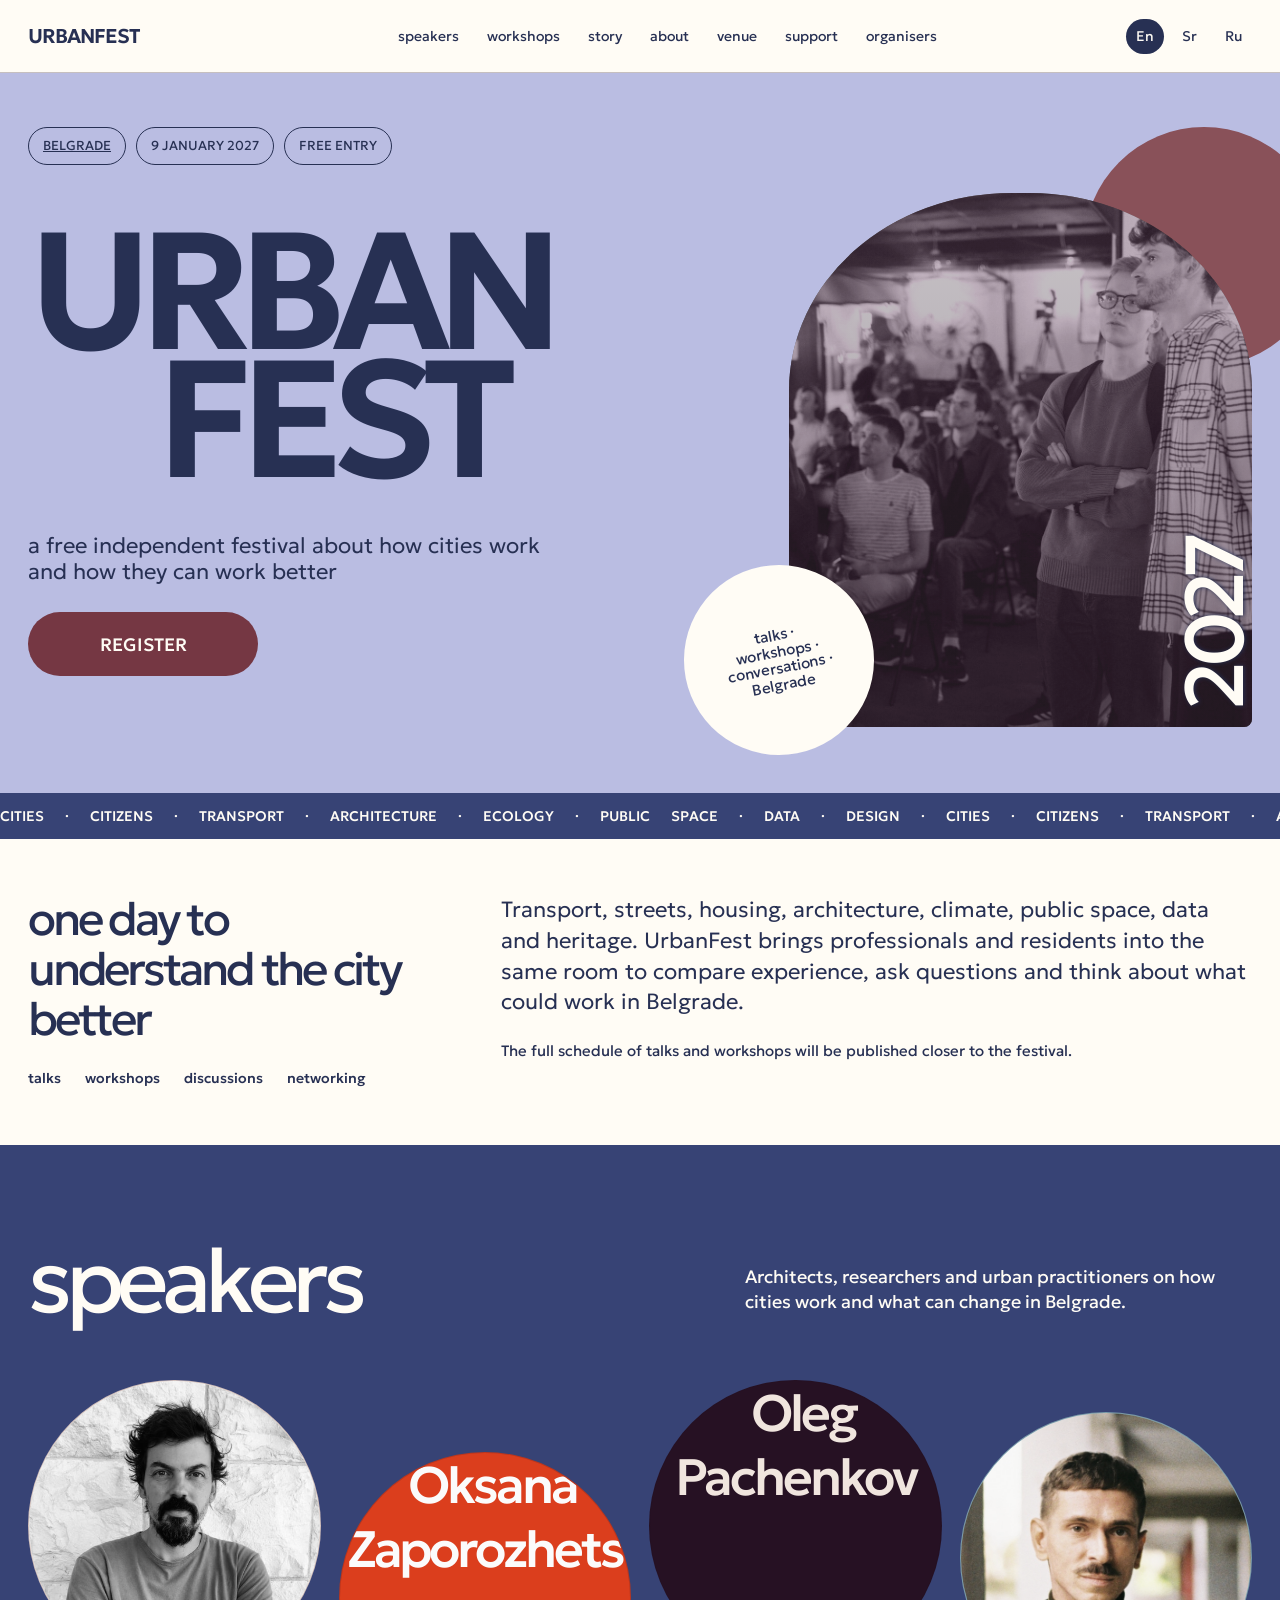
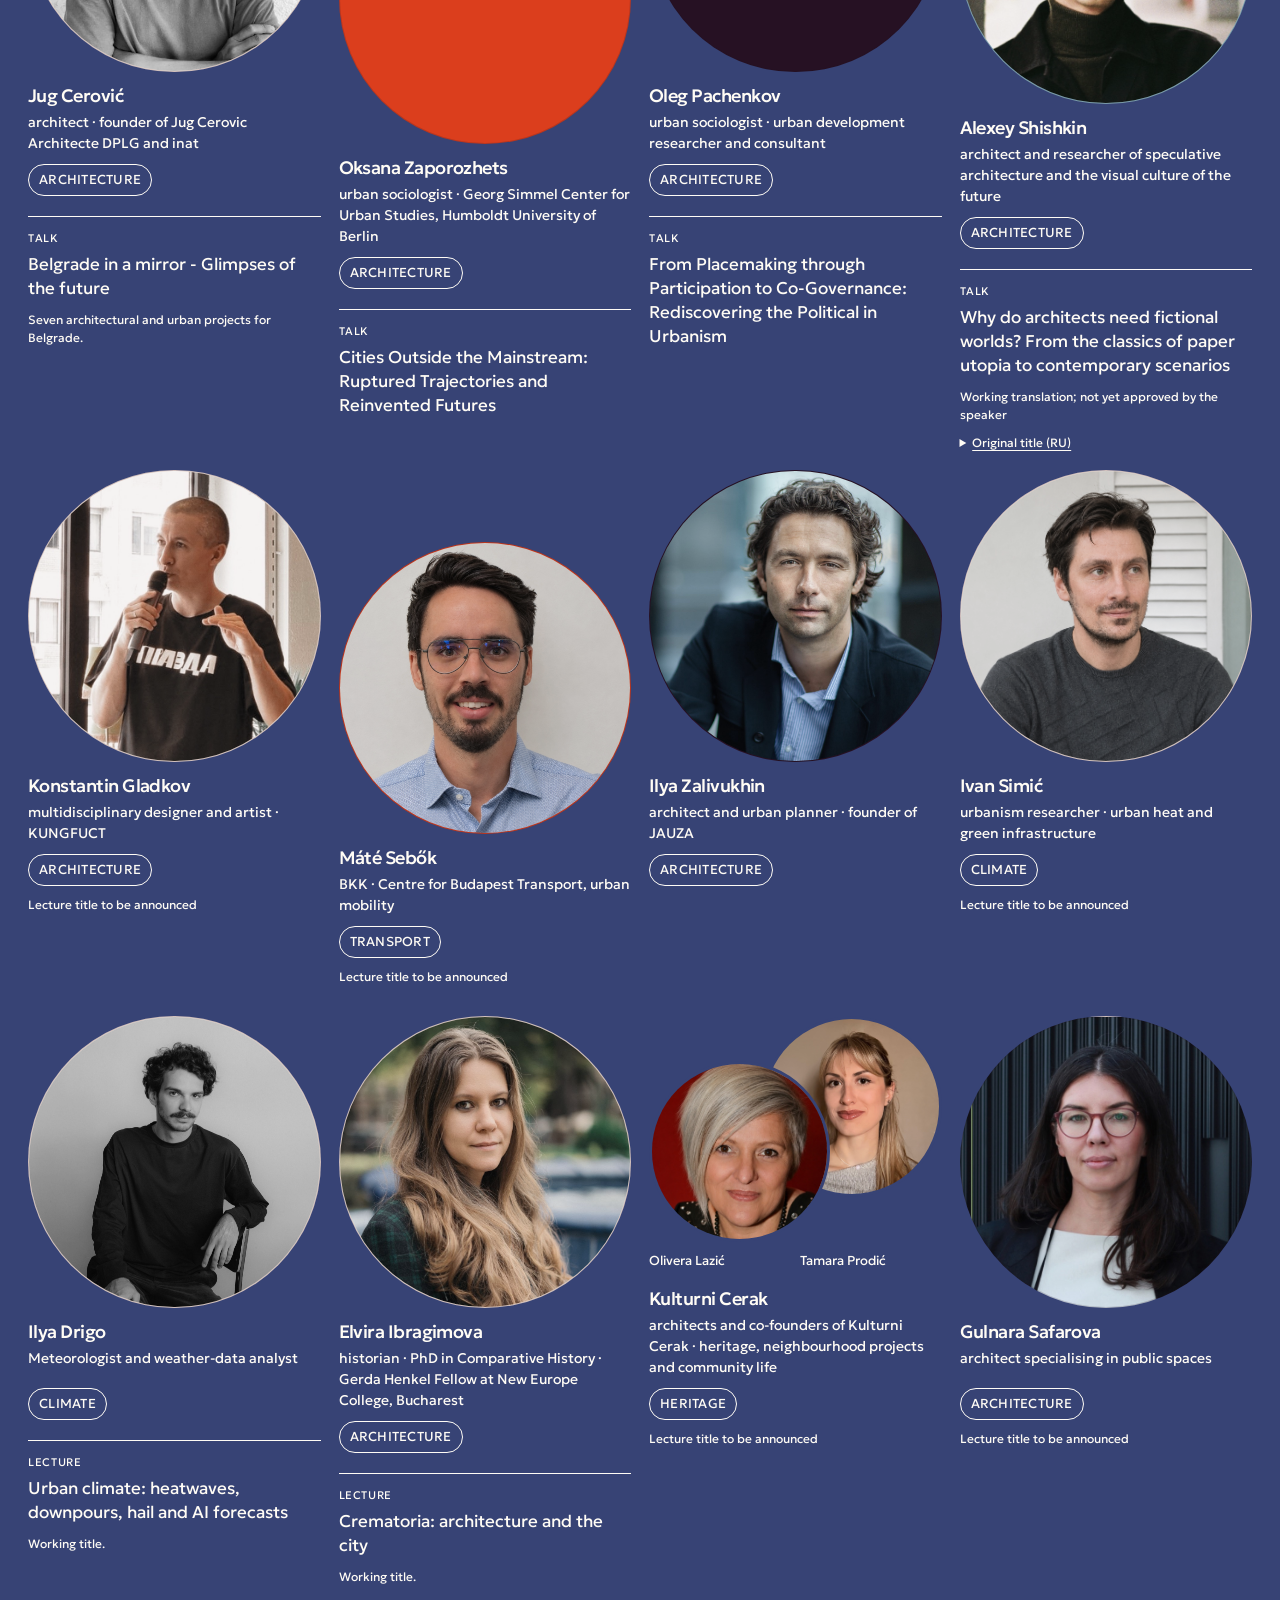
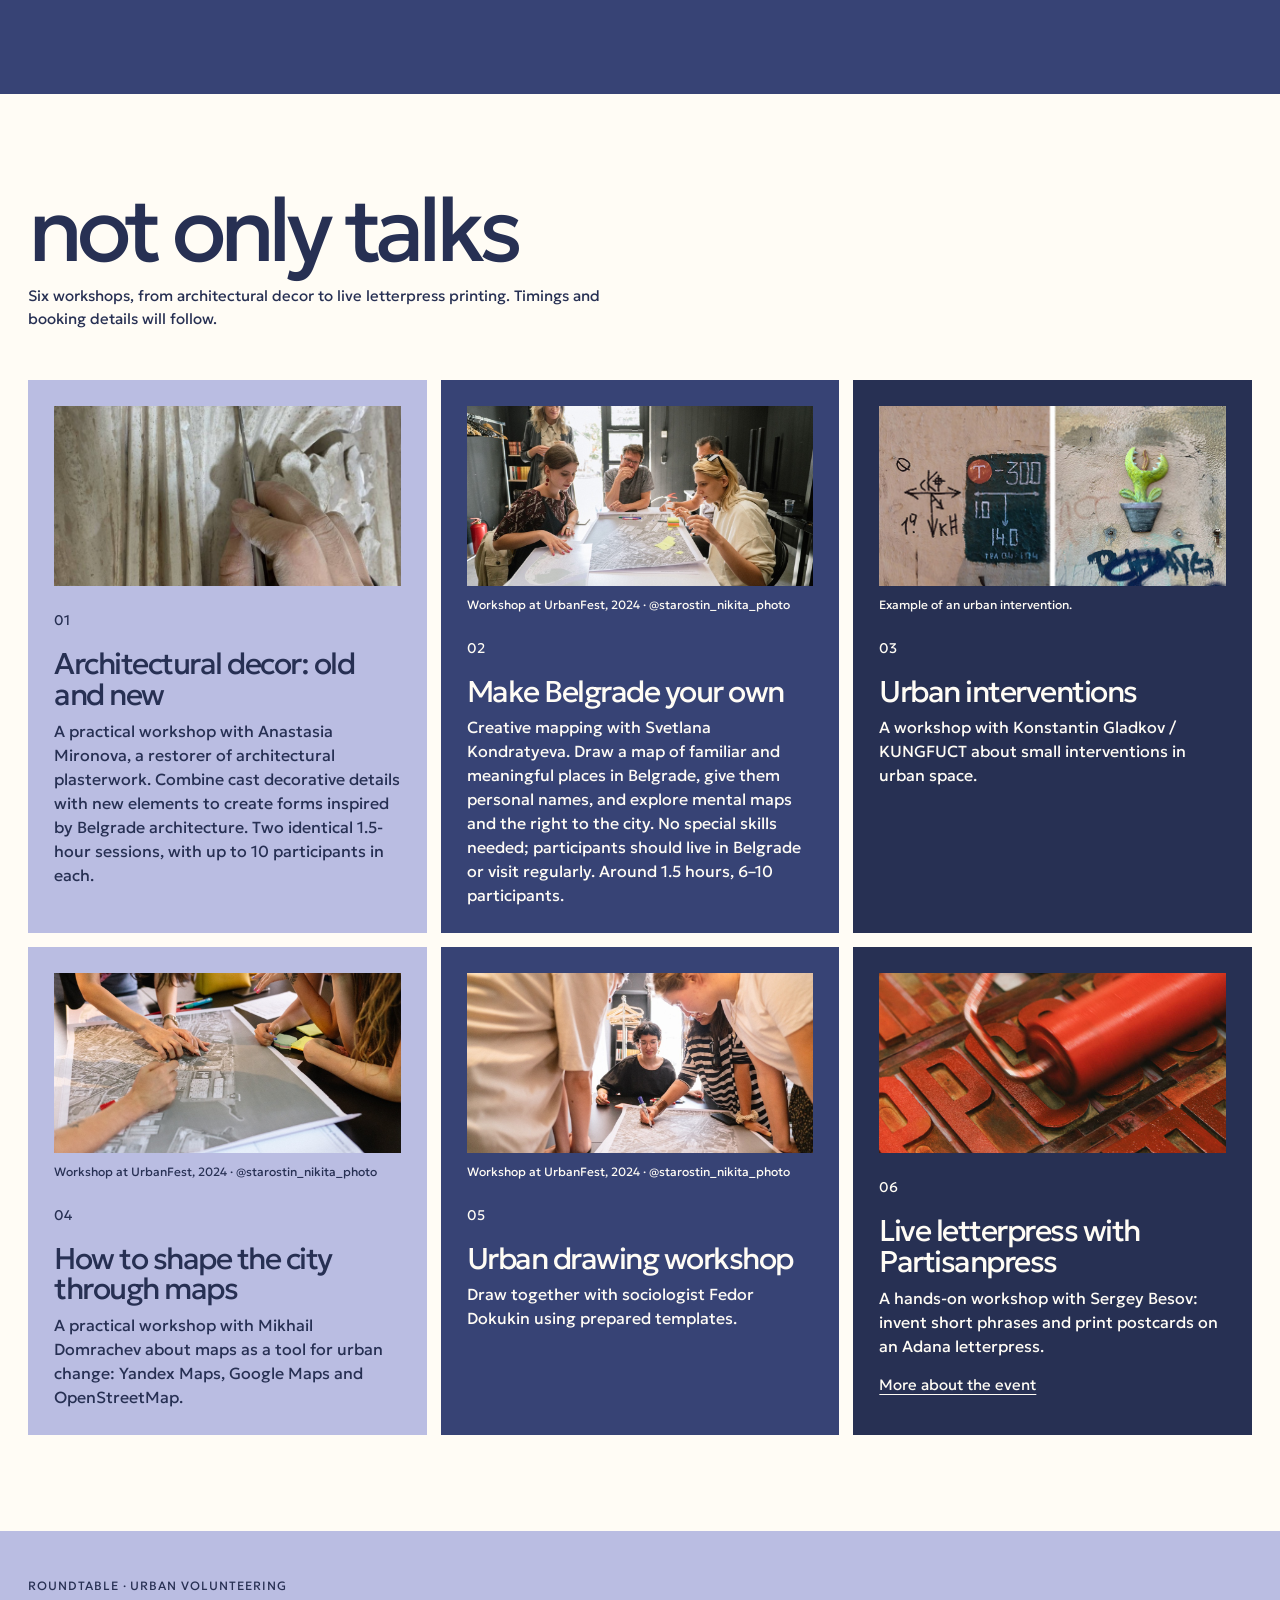
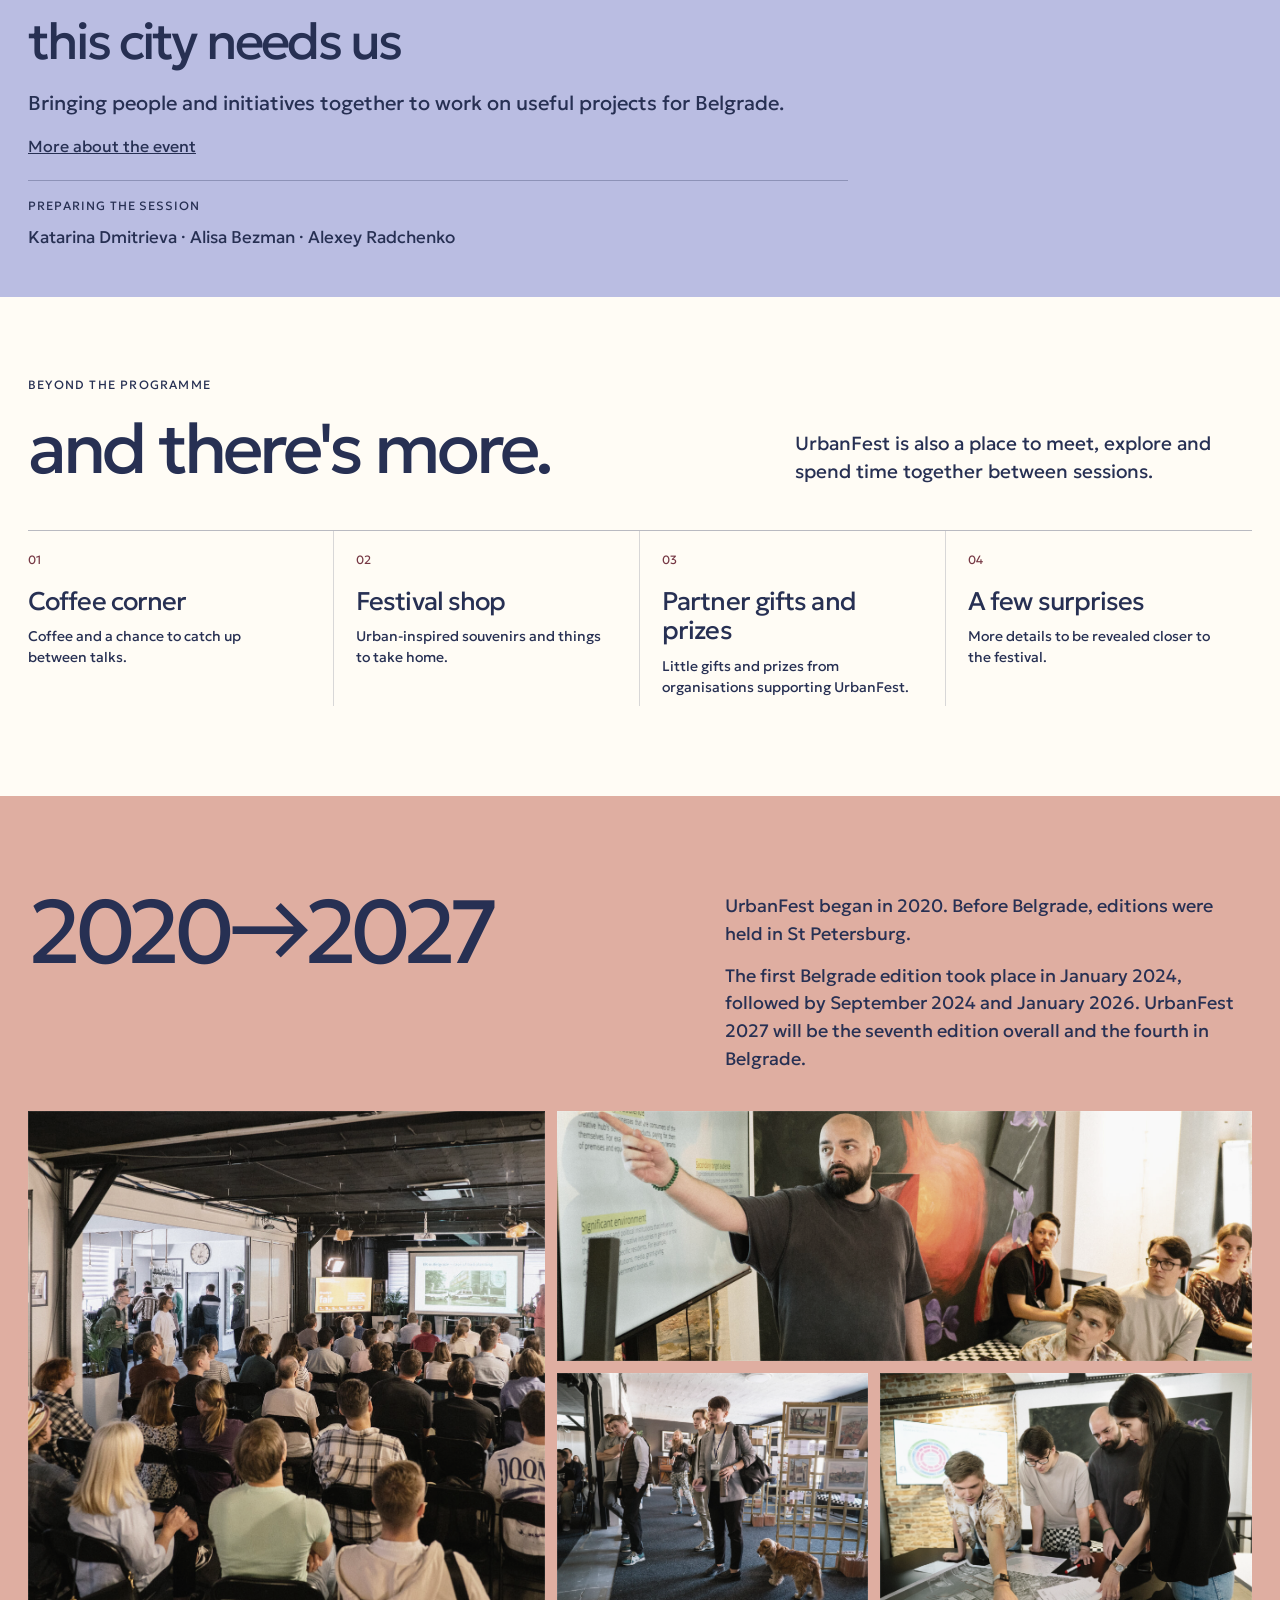
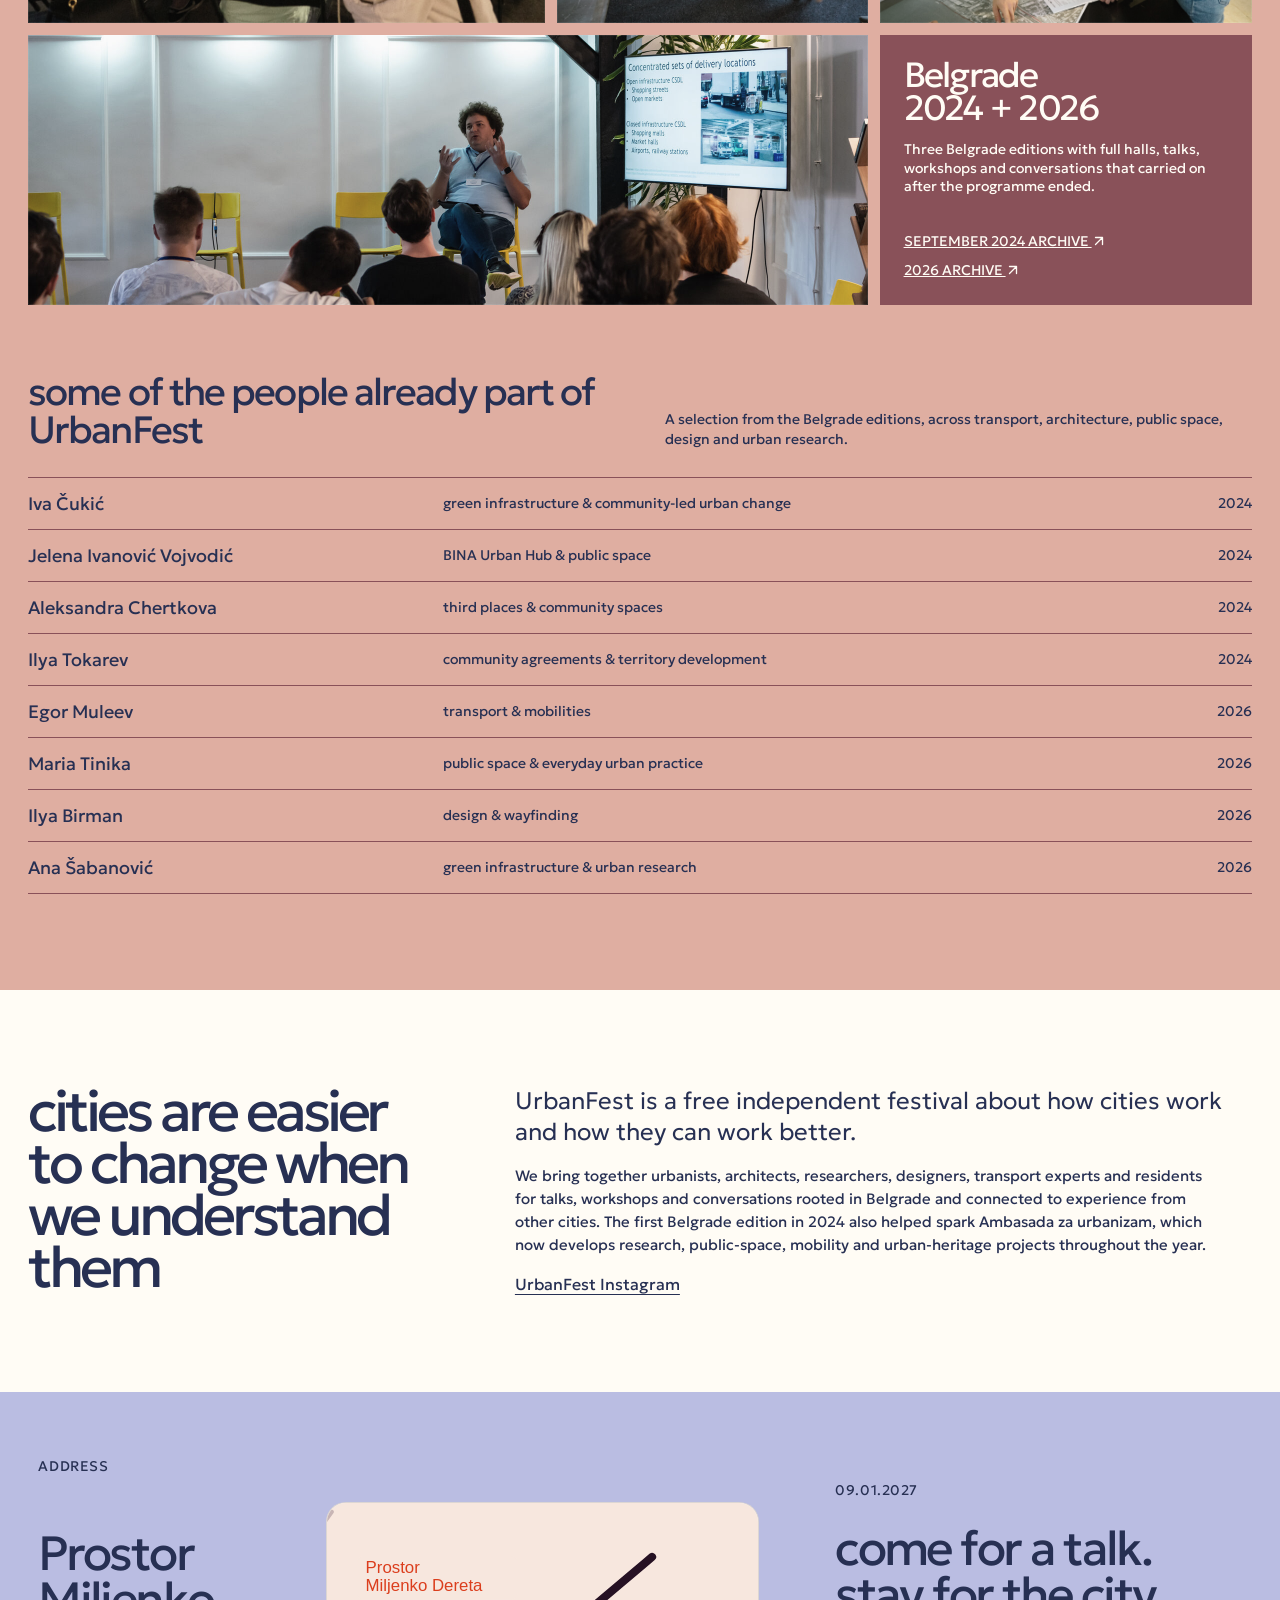
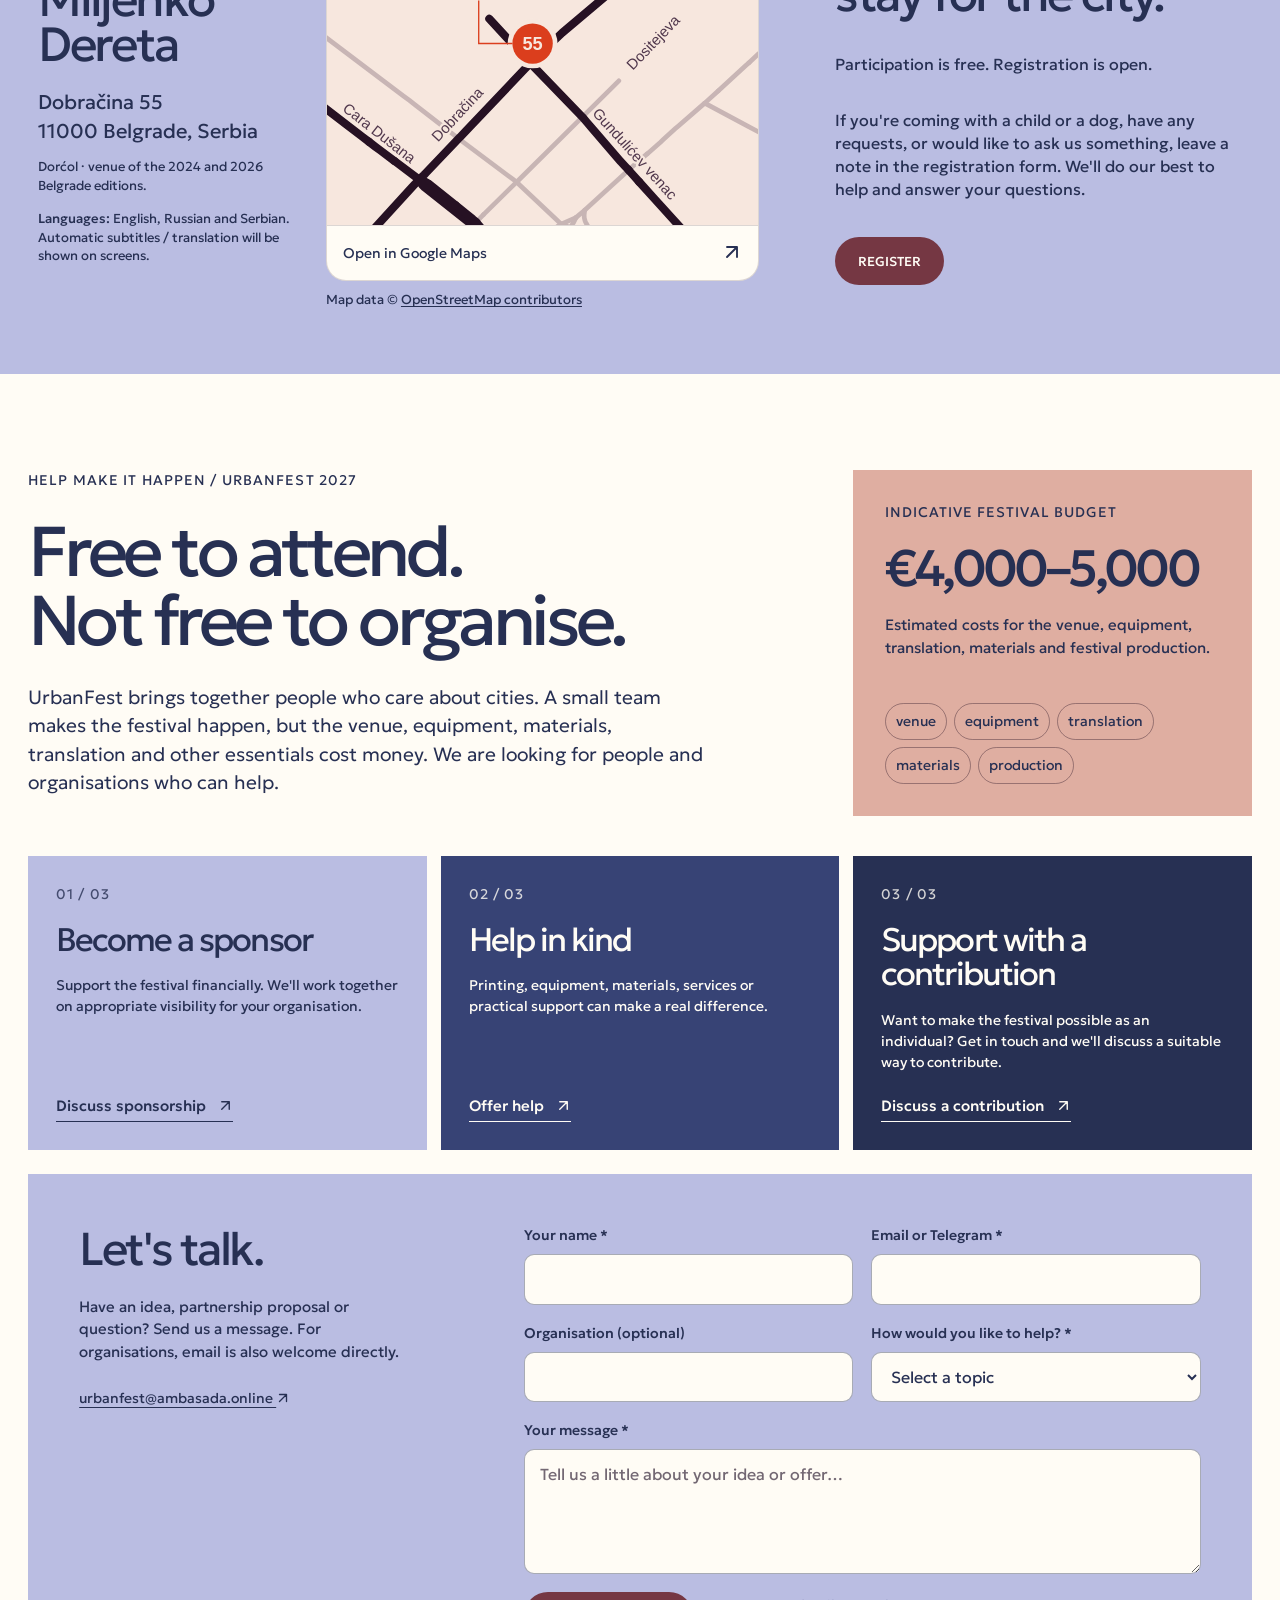
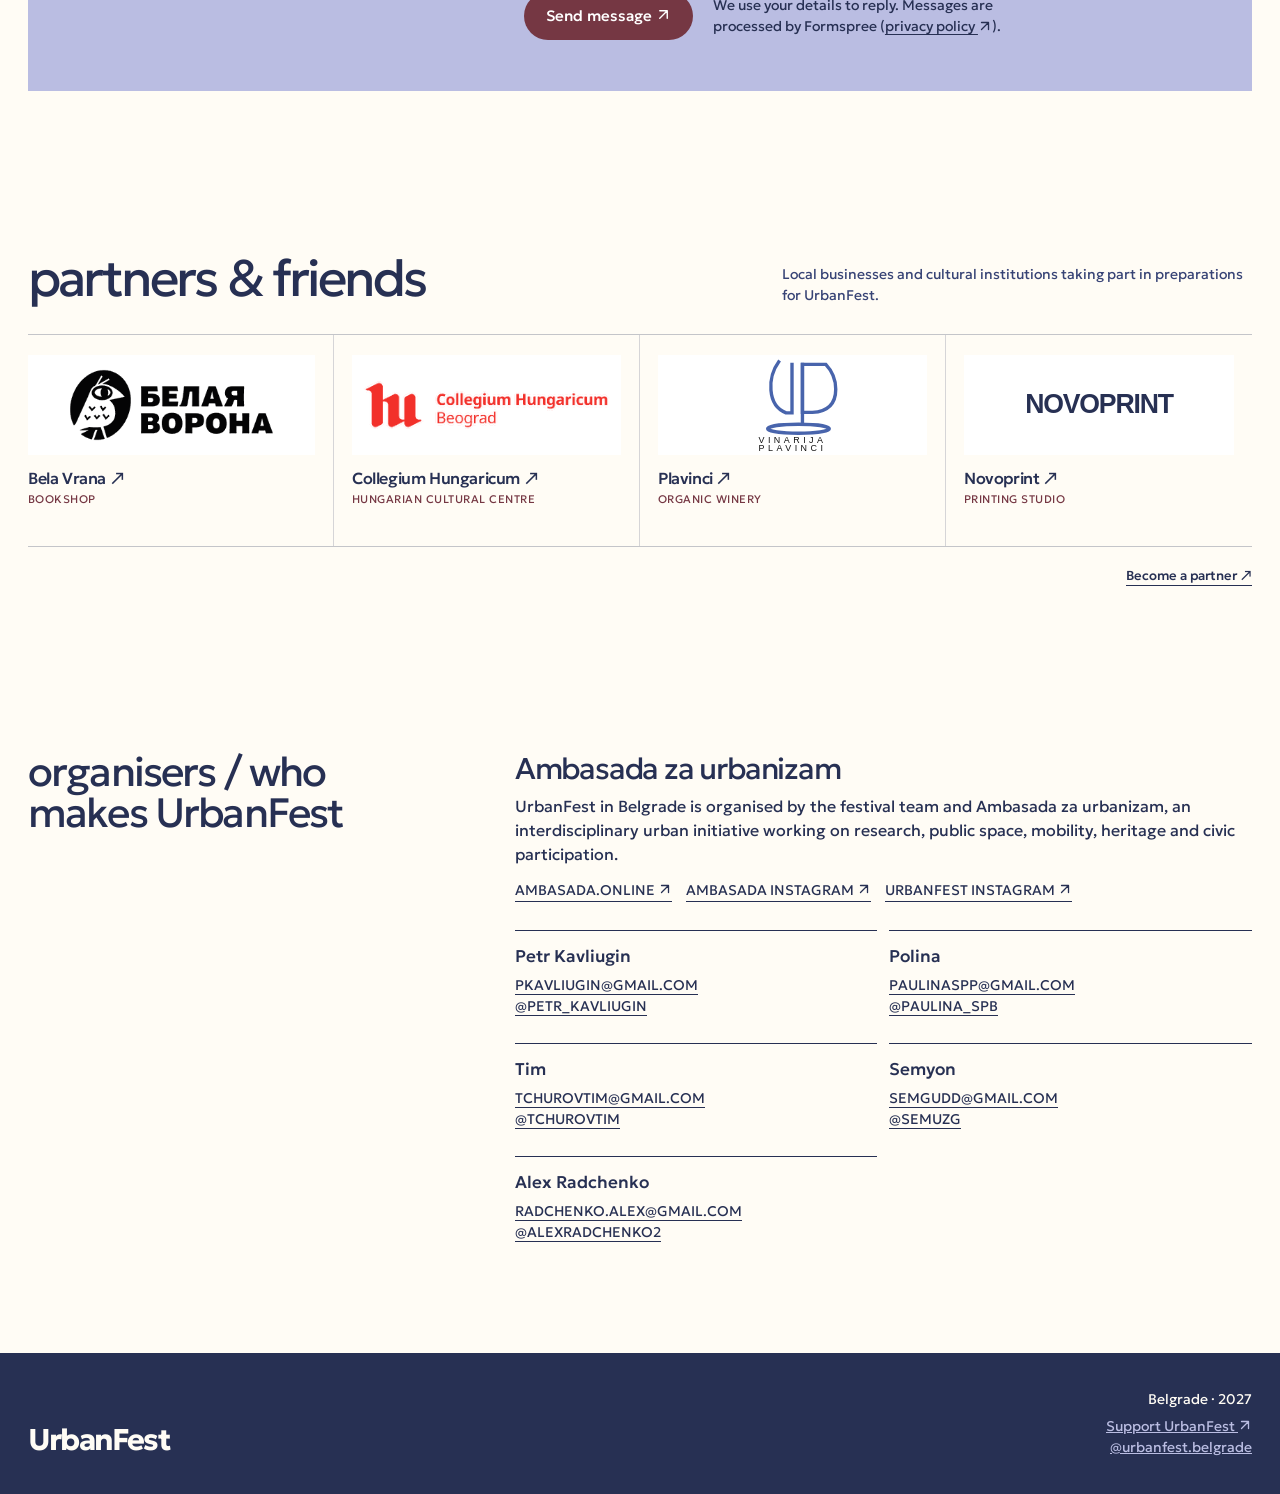
==== index.html @ e88590ba "Temporarily remove Ilya Drigo company affiliation in all languages" ====
<!doctype html>
<html lang="en">
<head>
<meta charset="utf-8">
<meta name="viewport" content="width=device-width,initial-scale=1">
<link rel="icon" href="/favicon.svg" type="image/svg+xml">
<title>UrbanFest 2027 — 9 January · Belgrade</title>
<meta name="description" content="UrbanFest 2027 is a free independent festival about cities, mobility, architecture, public space and everyday urban life in Belgrade.">
<link rel="canonical" href="https://urbanfestbelgrade.rs/">
<link rel="alternate" hreflang="en" href="https://urbanfestbelgrade.rs/">
<link rel="alternate" hreflang="sr" href="https://urbanfestbelgrade.rs/sr/">
<link rel="alternate" hreflang="ru" href="https://urbanfestbelgrade.rs/ru/">
<link rel="alternate" hreflang="x-default" href="https://urbanfestbelgrade.rs/">
<meta property="og:type" content="website">
<meta property="og:site_name" content="UrbanFest Belgrade">
<meta property="og:locale" content="en_US">
<meta property="og:locale:alternate" content="sr_RS">
<meta property="og:locale:alternate" content="ru_RU">
<meta property="og:title" content="UrbanFest 2027 — 9 January · Belgrade">
<meta property="og:description" content="A free independent festival about cities, mobility, architecture, public space and everyday urban life. 9 January 2027 · Belgrade.">
<meta property="og:url" content="https://urbanfestbelgrade.rs/">
<meta property="og:image" content="https://urbanfestbelgrade.rs/assets/hero-audience.jpg">
<meta property="og:image:secure_url" content="https://urbanfestbelgrade.rs/assets/hero-audience.jpg">
<meta property="og:image:type" content="image/jpeg">
<meta property="og:image:alt" content="UrbanFest 2027 in Belgrade">
<meta name="twitter:card" content="summary_large_image">
<meta name="twitter:title" content="UrbanFest 2027 — 9 January · Belgrade">
<meta name="twitter:description" content="A free independent festival about cities, mobility, architecture, public space and everyday urban life. 9 January 2027 · Belgrade.">
<meta name="twitter:image" content="https://urbanfestbelgrade.rs/assets/hero-audience.jpg">
<meta name="twitter:image:alt" content="UrbanFest 2027 in Belgrade">
<meta name="application-name" content="UrbanFest Belgrade">
<link rel="preconnect" href="https://fonts.googleapis.com">
<link rel="preconnect" href="https://fonts.gstatic.com" crossorigin>
<link href="https://fonts.googleapis.com/css2?family=Geologica:wght@300;400;500;600;700&display=swap" rel="stylesheet">
<style>
:root{--ink:#261123;--plum:#4f364b;--lilac:#cabad7;--paper:#f7e7de;--red:#db3e1d;--white:#fffaf7;--blue:#8eb9c7;--line:rgba(38,17,35,.26)}
*{box-sizing:border-box}html{scroll-behavior:smooth}body{margin:0;background:var(--paper);color:var(--ink);font-family:"Geologica",Arial,sans-serif;font-weight:400}a{color:inherit}img{display:block;width:100%}.wrap{width:min(1320px,calc(100% - 56px));margin:auto}.small{font-size:12px;letter-spacing:.04em;text-transform:uppercase}.pill{display:inline-flex;align-items:center;justify-content:center;min-height:48px;padding:0 23px;border-radius:999px;background:var(--red);color:white;text-decoration:none;text-transform:uppercase;font-size:13px;font-weight:500;transition:.2s}.pill:hover{background:var(--lilac);color:var(--plum)}.pill.alt{background:var(--lilac);color:var(--ink)}.pill.alt:hover{background:var(--paper)}
header{position:sticky;top:0;z-index:50;background:rgba(247,231,222,.94);backdrop-filter:blur(10px);border-bottom:1px solid var(--line)}.head{height:72px;display:grid;grid-template-columns:180px 1fr auto;gap:26px;align-items:center}.brand{text-decoration:none;font-size:20px;font-weight:600;letter-spacing:-.05em;text-transform:uppercase}nav{display:flex;justify-content:center;gap:28px}nav a{text-decoration:none;font-size:12px;text-transform:lowercase}.langs{display:flex;gap:8px;align-items:center;font-size:12px}.langs a{padding:7px 10px;border-radius:999px;text-decoration:none}.langs a.active{background:var(--ink);color:var(--paper);font-weight:400}
.hero{background:var(--ink);color:var(--paper);min-height:720px;overflow:hidden;position:relative}.hero-inner{position:relative;min-height:720px;padding:54px 0 38px;display:grid;grid-template-columns:1.12fr .88fr;gap:28px}.hero-meta{display:flex;gap:10px;flex-wrap:wrap;margin-bottom:62px}.chip{border:1px solid rgba(247,231,222,.65);border-radius:999px;padding:9px 14px;font-size:12px;text-transform:uppercase}.hero-title{margin:0;font-size:clamp(88px,13vw,190px);line-height:.77;letter-spacing:-.085em;font-weight:600;text-transform:uppercase;position:relative;z-index:4}.hero-title span{display:block}.hero-title span:last-child{color:var(--red);margin-left:10vw}.hero-copy{display:grid;grid-template-columns:minmax(0,520px);gap:28px;align-items:start;margin-top:50px;position:relative;z-index:5}.hero-copy p{margin:0;font-size:22px;line-height:1.16;font-weight:300}.hero-copy .pill{justify-self:start}.hero-art{position:relative;min-height:570px}.hero-photo{position:absolute;z-index:1;inset:66px 0 28px 12%;overflow:hidden;border-radius:48% 48% 8px 8px / 37% 37% 8px 8px;filter:saturate(.65) contrast(.92);background:var(--plum)}.hero-photo img{height:100%;object-fit:cover;mix-blend-mode:luminosity;opacity:.78}.hero-photo:after{content:"";position:absolute;inset:0;background:linear-gradient(180deg,rgba(79,54,75,.05),rgba(38,17,35,.3))}.red-orbit{position:absolute;width:240px;height:240px;border-radius:50%;background:var(--red);right:-72px;top:0;z-index:0}.lilac-orbit{position:absolute;width:190px;height:190px;border-radius:50%;background:var(--lilac);left:-42px;bottom:0;z-index:2;display:grid;place-items:center;color:var(--ink);text-align:center;padding:35px;font-size:15px;line-height:1.1;transform:rotate(-11deg)}.hero-year{position:absolute;right:4px;bottom:45px;font-size:82px;line-height:.8;letter-spacing:-.08em;color:var(--paper);z-index:5;font-weight:500;transform:rotate(-90deg) translateX(100%);transform-origin:right bottom}
.marquee{background:var(--red);color:white;overflow:hidden;padding:14px 0}.marquee div{white-space:nowrap;font-size:14px;text-transform:uppercase;word-spacing:18px;font-weight:500}.section{padding:96px 0}.section-label{font-size:12px;text-transform:lowercase;margin-bottom:28px}h2{font-size:clamp(52px,7vw,96px);font-weight:400;letter-spacing:-.07em;line-height:.9;margin:0;text-transform:lowercase}.intro-grid{display:grid;grid-template-columns:.72fr 1.28fr;gap:80px;align-items:start}.intro-text{font-size:25px;line-height:1.25;font-weight:300;max-width:760px;margin:4px 0 34px}.intro-note{max-width:620px;font-size:15px;line-height:1.5;color:var(--plum)}.format-list{display:flex;flex-wrap:wrap;gap:12px 32px;margin-top:34px;font-size:13px;font-weight:500;text-transform:lowercase}.organizers-heading{font-size:clamp(32px,3.2vw,50px);line-height:1;letter-spacing:-.045em;font-weight:400;margin:0;text-transform:none}
.speaker-section{background:var(--lilac);overflow:hidden}.speakers-head{display:grid;grid-template-columns:1fr .75fr;gap:40px;align-items:end}.speakers-head>*{min-width:0}.speakers-head h2{overflow-wrap:anywhere}.speakers-head p{font-size:18px;line-height:1.35;margin:0 0 8px}.speaker-cloud{display:grid;grid-template-columns:repeat(4,1fr);gap:18px;align-items:start;margin-top:58px}.person{position:relative}.person .circle{aspect-ratio:1;border-radius:50%;overflow:hidden;background:var(--paper);border:1px solid rgba(38,17,35,.18);display:grid;place-items:center;text-align:center;padding:12%;font-size:clamp(28px,4vw,58px);font-weight:500;letter-spacing:-.06em;color:var(--plum)}.person .circle:has(img){padding:0}.speaker-photo{width:100%;height:100%;object-fit:cover;filter:saturate(.72) contrast(.97)}.logo-circle{background:var(--paper)!important}.speaker-logo{width:60%;height:60%;object-fit:contain;filter:none}.person h3{font-size:18px;line-height:1;margin:13px 0 5px;font-weight:500;letter-spacing:-.03em}.person p{font-size:11px;line-height:1.3;margin:0;color:var(--plum);min-height:30px}.person:nth-child(2),.person:nth-child(6){margin-top:72px}.person:nth-child(4){margin-top:32px}.person:nth-child(2) .circle,.person:nth-child(6) .circle{background:var(--red);color:white}.person:nth-child(3) .circle,.person:nth-child(7) .circle{background:var(--ink);color:var(--paper)}.person:nth-child(4) .circle{background:var(--blue)}.status-chip{display:inline-block;margin-top:10px;padding:6px 10px;border:1px solid currentColor;border-radius:999px;font-size:9px;line-height:1;text-transform:uppercase;letter-spacing:.05em}
.history{background:var(--ink);color:var(--paper);overflow:hidden}.history-top{display:grid;grid-template-columns:1.4fr .6fr;gap:70px;align-items:end}.history-top p{font-size:18px;line-height:1.42;margin:0 0 10px;font-weight:300}.history h2{color:var(--paper)}.stats{display:grid;grid-template-columns:1fr 1fr 1fr;margin:64px 0 38px;border-top:1px solid rgba(247,231,222,.34);border-bottom:1px solid rgba(247,231,222,.34)}.stat{padding:24px 0}.stat strong{display:block;font-size:80px;line-height:1;letter-spacing:-.07em;font-weight:400;color:var(--red)}.stat span{font-size:12px;text-transform:lowercase}.photo-wall{display:grid;grid-template-columns:1.25fr .75fr .9fr;grid-template-rows:250px 250px 270px;gap:12px}.ph{overflow:hidden;position:relative;background:var(--plum)}.ph img{height:100%;object-fit:cover;filter:saturate(.72) contrast(.96)}.ph:after{content:"";position:absolute;inset:0;box-shadow:inset 0 0 0 1px rgba(255,255,255,.09);pointer-events:none}.ph.a{grid-row:1/3}.ph.b{grid-column:2/4}.ph.e{grid-column:1/3}.archive-card{background:var(--red);color:white;padding:24px;display:flex;flex-direction:column;justify-content:flex-start;gap:14px;min-width:0}.archive-card strong{font-size:35px;line-height:.95;letter-spacing:-.05em;font-weight:400}.archive-card p{margin:0;font-size:14px;line-height:1.35}.archive-links{display:flex;flex-wrap:wrap;align-items:center;gap:8px 20px;margin-top:auto}.archive-card a{font-size:12px;text-transform:uppercase;white-space:nowrap}
.past-speakers{margin-top:68px}.past-speakers-head{display:grid;grid-template-columns:1fr 1fr;gap:50px;align-items:end;margin-bottom:28px}.past-speakers-head h3{font-size:38px;line-height:1;margin:0;font-weight:400;letter-spacing:-.05em}.past-speakers-head p{margin:0;font-size:14px;line-height:1.45;color:var(--lilac)}.names{border-top:1px solid rgba(247,231,222,.3)}.name-row{display:grid;grid-template-columns:1.2fr 1.8fr .6fr;gap:20px;padding:14px 0;border-bottom:1px solid rgba(247,231,222,.3);align-items:center}.name-row strong{font-weight:400;font-size:18px}.name-row span{font-size:12px;color:var(--lilac)}.name-row em{font-size:11px;text-align:right;font-style:normal;color:var(--red);text-transform:uppercase}.editions{display:grid;grid-template-columns:repeat(3,1fr);gap:14px;margin-top:38px}.edition{min-height:220px;padding:28px;background:var(--paper);color:var(--ink);display:flex;flex-direction:column;justify-content:space-between}.edition:nth-child(2){background:var(--lilac)}.edition:nth-child(3){background:var(--red);color:white}.edition .year{font-size:62px;letter-spacing:-.07em;line-height:.8}.edition p{max-width:420px;font-size:14px;line-height:1.45}.edition a{text-transform:uppercase;font-size:12px}
.program{background:var(--paper)}.program-head{display:grid;grid-template-columns:1fr .65fr;gap:70px;align-items:end}.program-head p{font-size:16px;line-height:1.4;margin:0 0 8px}.schedule{margin-top:55px;border-top:1px solid var(--ink)}.slot{display:grid;grid-template-columns:110px 150px 1fr 130px;gap:24px;padding:18px 0;border-bottom:1px solid var(--line);align-items:start}.slot time{font-size:28px;letter-spacing:-.04em}.slot .type{font-size:11px;text-transform:uppercase;border:1px solid var(--red);color:var(--red);border-radius:999px;padding:8px 11px;width:max-content}.slot strong{font-weight:400;font-size:22px;letter-spacing:-.03em}.slot small{font-size:11px;color:var(--plum);text-align:right}.workshops{background:var(--plum);color:var(--paper)}.workshops .intro-note{color:var(--paper)}.workshop-grid{display:grid;grid-template-columns:repeat(3,1fr);gap:14px;margin-top:50px}.workshop{min-height:330px;background:var(--paper);color:var(--ink);padding:26px;display:flex;flex-direction:column;justify-content:space-between}.workshop:nth-child(2){background:var(--lilac)}.workshop:nth-child(3){background:var(--red);color:white}.workshop .icon{width:76px;height:76px;border:2px solid currentColor;border-radius:50%;display:grid;place-items:center;font-size:28px}.workshop h3{font-size:30px;line-height:1.02;letter-spacing:-.05em;font-weight:400;margin:28px 0 8px}.workshop p{font-size:13px;line-height:1.4;margin:0}.workshop small{text-transform:uppercase}.about{background:var(--paper)}.about-layout{display:grid;grid-template-columns:.7fr 1.3fr;gap:90px}.about-copy{font-size:24px;line-height:1.3;font-weight:300;margin:0}.about-copy + p{font-size:15px;line-height:1.55;max-width:700px;color:var(--plum)}.organizers{background:var(--blue)}.organizers-layout{display:grid;grid-template-columns:.7fr 1.3fr;gap:90px;align-items:start}.org-card{background:var(--paper);padding:26px;margin-bottom:14px}.org-card h3{font-size:30px;letter-spacing:-.04em;font-weight:400;margin:0 0 9px}.org-card p{font-size:13px;line-height:1.45;margin:0 0 14px;color:var(--plum)}.org-links{display:flex;gap:14px;flex-wrap:wrap}.org-links a,.contact-card a{font-size:11px;text-transform:uppercase;text-decoration:none;border-bottom:1px solid currentColor}.contact-grid{display:grid;grid-template-columns:1fr 1fr;gap:12px}.contact-card{border-top:1px solid var(--ink);padding:14px 0}.contact-card strong{display:block;font-size:17px;font-weight:500;margin-bottom:8px}.contact-card span{display:block;font-size:11px;line-height:1.7}.end{display:grid;grid-template-columns:1.65fr 1fr}.venue,.register{padding:64px clamp(28px,3vw,56px);min-width:0}.venue{background:var(--lilac)}.venue-layout{display:grid;grid-template-columns:minmax(190px,.75fr) minmax(0,1.25fr);gap:28px;align-items:center}.venue-layout>div{min-width:0}.venue-address{font-size:20px;line-height:1.25;margin:0 0 12px}.venue-note{font-size:13px;line-height:1.45;color:var(--plum);margin:0 0 14px}.venue-note strong{font-weight:500;color:var(--ink)}.map-card{min-width:0;margin-top:25px}.venue-map{display:block;background:var(--paper);border:1px solid rgba(38,17,35,.16);border-radius:20px;overflow:hidden;text-decoration:none;color:var(--plum)}.venue-map img{display:block;width:100%;height:auto;aspect-ratio:4/3}.venue-map:focus-visible{outline:3px solid var(--ink);outline-offset:5px}.map-caption{display:flex;justify-content:space-between;align-items:center;gap:12px;padding:12px 16px;font-size:12px;border-top:1px solid rgba(38,17,35,.16)}.map-caption span:last-child{color:var(--red);font-size:20px}.map-attribution{display:block;margin-top:9px;font-size:10px;line-height:1.4;color:var(--plum)}.map-attribution a{color:inherit;text-underline-offset:2px}.register{background:var(--red);color:white;display:flex;flex-direction:column;justify-content:center;align-items:flex-start}.end h3{font-size:48px;line-height:.95;letter-spacing:-.055em;font-weight:400;margin:25px 0 20px}.end p{max-width:520px;line-height:1.45}.register .pill{background:var(--paper);color:var(--ink);margin-top:20px}.register .pill:hover{background:var(--ink);color:var(--paper)}
@media(max-width:1150px){.end{grid-template-columns:1fr}.venue-layout{grid-template-columns:minmax(220px,.7fr) minmax(0,1.3fr)}.venue,.register{padding:48px max(28px,6vw)}}
@media(max-width:650px){.venue-layout{grid-template-columns:1fr;gap:12px}.map-card{margin-top:8px}.end h3{font-size:clamp(36px,10vw,48px)}.venue,.register{padding:42px 20px}.map-caption{padding:10px 12px}}
footer{background:var(--ink);color:var(--paper);padding:36px 0}.foot{display:grid;grid-template-columns:1fr auto;gap:20px;align-items:end}.foot strong{font-size:30px;letter-spacing:-.06em}.foot div:last-child{text-align:right;font-size:12px;line-height:1.6}.foot a{color:var(--lilac)}
@media(max-width:900px){.wrap{width:min(100% - 32px,1320px)}.head{grid-template-columns:1fr auto}.head nav{display:none}.hero-inner{grid-template-columns:1fr;min-height:auto}.hero-art{min-height:440px}.hero-meta{margin-bottom:38px}.hero-title span:last-child{margin-left:6vw}.hero-copy{grid-template-columns:1fr}.intro-grid,.speakers-head,.history-top,.past-speakers-head,.program-head,.about-layout,.organizers-layout{grid-template-columns:1fr;gap:34px}.speaker-cloud{grid-template-columns:1fr 1fr}.person:nth-child(n){margin-top:0}.photo-wall{grid-template-columns:1fr 1fr;grid-template-rows:300px 220px 220px minmax(270px,auto)}.ph.a{grid-row:auto;grid-column:1/3}.ph.b,.ph.e{grid-column:auto}.stats{grid-template-columns:1fr}.stat{border-bottom:1px solid rgba(247,231,222,.25)}.editions{grid-template-columns:1fr}.contact-grid{grid-template-columns:1fr}.slot{grid-template-columns:90px 120px 1fr}.slot small{display:none}.workshop-grid{grid-template-columns:1fr}.end{grid-template-columns:1fr}}
@media(max-width:560px){.head{height:62px}.hero{min-height:0}.hero-inner{padding-top:32px}.hero-title{font-size:27vw}.hero-title span:last-child{margin-left:0}.hero-art{min-height:330px}.hero-photo{inset:45px 4% 0 10%}.red-orbit{width:150px;height:150px}.lilac-orbit{width:130px;height:130px;padding:22px;font-size:11px}.hero-year{font-size:52px}.section{padding:72px 0}.speaker-cloud{grid-template-columns:1fr 1fr}.person h3{font-size:15px}.stats strong{font-size:60px}.photo-wall{display:flex;flex-direction:column}.ph{min-height:230px}.ph.a{min-height:340px}.name-row{grid-template-columns:1fr}.name-row em{text-align:left}.slot{grid-template-columns:74px 1fr}.slot .type{display:none}.slot strong{font-size:18px}.foot{grid-template-columns:1fr}.foot div:last-child{text-align:left}}
@media(max-width:380px){html[lang="ru"] .speakers-head h2{font-size:clamp(36px,12vw,46px)}}

.hero-register{display:inline-flex;align-items:center;justify-self:start;text-decoration:none}.hero-register-label{display:flex;align-items:center;justify-content:center;min-width:230px;min-height:64px;padding:0 30px;border-radius:999px;background:var(--red);color:white;font-size:18px;font-weight:500;text-transform:uppercase;transition:background .2s,color .2s}.hero-register:hover .hero-register-label{background:var(--paper);color:var(--ink)}.hero-register:hover .hero-register:focus-visible{outline:3px solid var(--paper);outline-offset:6px;border-radius:999px}
@media(max-width:560px){.hero-register-label{min-width:200px;min-height:56px;padding:0 24px;font-size:16px}}
</style>
<!-- Google tag (gtag.js) -->
<script async src="https://www.googletagmanager.com/gtag/js?id=G-C3VJ0NRSVP"></script>
<script>
  window.dataLayer = window.dataLayer || [];
  function gtag(){dataLayer.push(arguments);}
  gtag('js', new Date());
  gtag('config', 'G-C3VJ0NRSVP');
</script>
<script src="/assets/analytics.js" defer></script>
<link rel="stylesheet" href="/assets/support.css">
<link rel="stylesheet" href="/assets/figma-theme.css?v=20261114-compact-intro">
<link rel="stylesheet" href="/assets/history.css?v=20261023">
<script defer src="/assets/support.js"></script>
<link rel="stylesheet" href="/assets/festival-extras.css?v=20261104">
<link rel="stylesheet" href="/assets/partners.css?v=20261107">
<link rel="stylesheet" href="/assets/program-update.css?v=20261123-ivan">
<link rel="stylesheet" href="/assets/volunteering.css?v=20261114-compact2">
<style>.event-details-link{display:inline-block;margin-top:16px;font-size:15px;line-height:1.5;text-underline-offset:4px}</style></head>
<body>
<header><div class="wrap head"><a class="brand" href="#top">UrbanFest</a><nav><a href="#speakers">speakers</a><a href="#workshops">workshops</a><a href="#history">story</a><a href="#about">about</a><a href="#venue">venue</a><a href="#support">support</a><a href="#organizers">organisers</a></nav><div class="langs"><a class="active" href="./" aria-current="page">En</a><a href="./sr/">Sr</a><a href="./ru/">Ru</a></div></div></header>
<main id="top">
<section class="hero"><div class="wrap hero-inner"><div><div class="hero-meta"><a class="chip" href="#venue">Belgrade</a><span class="chip">9 January 2027</span><span class="chip">free entry</span></div><h1 class="hero-title"><span>Urban</span><span>Fest</span></h1><div class="hero-copy"><p>a free independent festival about how cities work and how they can work better</p><a class="hero-register" href="https://docs.google.com/forms/d/1slLSATMFyt-E8ZCHkyF-YfPMIX1MEFKwfa-5wL1tldc/viewform" target="_blank" rel="noreferrer"><span class="hero-register-label">register</span></a></div></div><div class="hero-art"><div class="red-orbit"></div><div class="hero-photo"><img src="/assets/hero-audience.jpg" alt="Audience at UrbanFest in Belgrade"></div><div class="lilac-orbit">talks · workshops · conversations · Belgrade</div><div class="hero-year">2027</div></div></div></section>
<div class="marquee"><div>cities · citizens · transport · architecture · ecology · public space · data · design · cities · citizens · transport · architecture · ecology</div></div>
<section class="section intro-section"><div class="wrap intro-grid"><div><h2>one day to understand the city better</h2><div class="format-list"><span>talks</span><span>workshops</span><span>discussions</span><span>networking</span></div></div><div><p class="intro-text">Transport, streets, housing, architecture, climate, public space, data and heritage. UrbanFest brings professionals and residents into the same room to compare experience, ask questions and think about what could work in Belgrade.</p><p class="intro-note">The full schedule of talks and workshops will be published closer to the festival.</p></div></div></section>
<section class="section speaker-section" id="speakers"><div class="wrap"><div class="speakers-head"><div><h2>speakers</h2></div><p>Architects, researchers and urban practitioners on how cities work and what can change in Belgrade.</p></div><div class="speaker-cloud"><article class="person"><div class="circle"><img class="speaker-photo" src="/assets/Photo-Jug-500x500.jpg" alt="Jug Cerović" loading="lazy"></div><h3>Jug Cerović</h3><p>architect · founder of Jug Cerovic Architecte DPLG and inat</p><span class="status-chip speaker-topic">architecture</span><div class="speaker-talk"><span class="talk-label">Talk</span><p class="talk-title" lang="en">Belgrade in a mirror - Glimpses of the future</p><p class="talk-note">Seven architectural and urban projects for Belgrade.</p></div></article><article class="person"><div class="circle"><img class="speaker-photo" src="https://leibniz-ifl.de/fileadmin/Redaktion/Das_IfL/Besch%C3%A4ftigte/Zaporozhets_Oksana.jpg" alt="Oksana Zaporozhets" loading="lazy"></div><h3>Oksana Zaporozhets</h3><p>urban sociologist · Georg Simmel Center for Urban Studies, Humboldt University of Berlin</p><span class="status-chip speaker-topic">architecture</span><div class="speaker-talk"><span class="talk-label">Talk</span><p class="talk-title" lang="en">Cities Outside the Mainstream: Ruptured Trajectories and Reinvented Futures</p></div></article><article class="person"><div class="circle"><img class="speaker-photo" src="https://static.wixstatic.com/media/20ca90_b20b7bc4f1d74ad494a4e628a1533a99~mv2.png/v1/fill/w_463%2Ch_560%2Cal_c/oleg.png" alt="Oleg Pachenkov" loading="lazy"></div><h3>Oleg Pachenkov</h3><p>urban sociologist · urban development researcher and consultant</p><span class="status-chip speaker-topic">architecture</span><div class="speaker-talk"><span class="talk-label">Talk</span><p class="talk-title" lang="en">From Placemaking through Participation to Co-Governance: Rediscovering the Political in Urbanism</p></div></article><article class="person"><div class="circle"><img class="speaker-photo shishkin-portrait" src="/assets/alexey-shishkin-20261114.jpg" width="1607" height="2400" alt="Alexey Shishkin" loading="lazy"></div><h3>Alexey Shishkin</h3><p>architect and researcher of speculative architecture and the visual culture of the future</p><span class="status-chip speaker-topic">architecture</span><div class="speaker-talk"><span class="talk-label">Talk</span><p class="talk-title" lang="en">Why do architects need fictional worlds? From the classics of paper utopia to contemporary scenarios</p><p class="talk-note">Working translation; not yet approved by the speaker</p><details class="talk-original"><summary>Original title (RU)</summary><p lang="ru">Зачем архитекторам вымышленные миры? От классиков бумажной утопии до современных сценариев</p></details></div></article><article class="person"><div class="circle"><img class="speaker-photo" src="/assets/konstantin-gladkov.jpg" alt="Konstantin Gladkov" loading="lazy"></div><h3>Konstantin Gladkov</h3><p>multidisciplinary designer and artist · KUNGFUCT</p><span class="status-chip speaker-topic">architecture</span><p class="talk-pending">Lecture title to be announced</p></article><article class="person"><div class="circle portrait-frame"><span class="portrait-fallback" aria-hidden="true">MS</span><img class="speaker-photo mate-portrait" src="/assets/mate-sebok-20261116.jpg" width="1148" height="1200" alt="Máté Sebők" loading="lazy" onerror="this.remove()"></div><h3>Máté Sebők</h3><p>BKK · Centre for Budapest Transport, urban mobility</p><span class="status-chip speaker-topic">transport</span><p class="talk-pending">Lecture title to be announced</p></article><article class="person"><div class="circle portrait-frame"><span class="portrait-fallback" aria-hidden="true">IZ</span><img class="speaker-photo" src="/assets/ilya-zalivukhin.jpg?v=20261104" alt="Ilya Zalivukhin" loading="lazy" onerror="this.remove()"></div><h3>Ilya Zalivukhin</h3><p>architect and urban planner · founder of JAUZA</p><span class="status-chip speaker-topic">architecture</span></article><article class="person" data-speaker="ivan-simic"><div class="circle"><img class="speaker-photo ivan-portrait" src="/assets/ivan-simic-20261123.jpg" alt="Ivan Simić" width="1254" height="1254" loading="lazy" decoding="async"></div><h3>Ivan Simić</h3><p>urbanism researcher · urban heat and green infrastructure</p><span class="status-chip speaker-topic">climate</span><p class="talk-pending">Lecture title to be announced</p></article><article class="person" data-speaker="2027-new"><div class="circle"><img class="speaker-photo" src="/assets/ilya-drigo.jpg" alt="Ilya Drigo" loading="lazy"></div><h3>Ilya Drigo</h3><p>Meteorologist and weather-data analyst</p><span class="status-chip speaker-topic">climate</span><div class="speaker-talk"><span class="talk-label">Lecture</span><p class="talk-title" lang="en">Urban climate: heatwaves, downpours, hail and AI forecasts</p><p class="talk-note">Working title.</p></div></article><article class="person" data-speaker="2027-new"><div class="circle"><img class="speaker-photo elvira-portrait" src="/assets/elvira-ibragimova-20261115.jpg" width="960" height="1280" alt="Elvira Ibragimova" loading="lazy"></div><h3>Elvira Ibragimova</h3><p>historian · PhD in Comparative History · Gerda Henkel Fellow at New Europe College, Bucharest</p><span class="status-chip speaker-topic">architecture</span><div class="speaker-talk"><span class="talk-label">Lecture</span><p class="talk-title" lang="en">Crematoria: architecture and the city</p><p class="talk-note">Working title.</p></div></article><article class="person" data-speaker="kulturni-cerak"><div class="cerak-portraits"><figure><img src="/assets/tamara-cerak-20261118.jpg" alt="Tamara Prodić" width="799" height="1200" loading="lazy"><figcaption>Tamara Prodić</figcaption></figure><figure><img src="/assets/olivera-cerak-20261118.jpg" alt="Olivera Lazić" width="798" height="1200" loading="lazy"><figcaption>Olivera Lazić</figcaption></figure></div><h3>Kulturni Cerak</h3><p>architects and co-founders of Kulturni Cerak · heritage, neighbourhood projects and community life</p><span class="status-chip speaker-topic">heritage</span><p class="talk-pending">Lecture title to be announced</p></article><article class="person" data-speaker="gulnara-safarova"><div class="circle"><img class="speaker-photo gulnara-portrait" src="/assets/gulnara-safarova-20261118.jpg" alt="Gulnara Safarova" width="923" height="1200" loading="lazy"></div><h3>Gulnara Safarova</h3><p>architect specialising in public spaces</p><span class="status-chip speaker-topic">architecture</span><p class="talk-pending">Lecture title to be announced</p></article></div></div></section>
<section class="section workshops" id="workshops"><div class="wrap"><h2>not only talks</h2><p class="intro-note">Six workshops, from architectural decor to live letterpress printing. Timings and booking details will follow.</p><div class="workshop-grid"><article class="workshop"><div><figure class="workshop-figure"><img class="restoration-photo" src="/assets/workshops/restoration-process.jpg" alt="Restoration of architectural plasterwork: hand and tool working on decorative relief" width="750" height="1000" loading="lazy" decoding="async"></figure><div class="icon">01</div><h3>Architectural decor: old and new</h3><p>A practical workshop with Anastasia Mironova, a restorer of architectural plasterwork. Combine cast decorative details with new elements to create forms inspired by Belgrade architecture. Two identical 1.5-hour sessions, with up to 10 participants in each.</p></div></article><article class="workshop"><div><figure class="workshop-figure"><img src="/assets/workshops/archive-2024-planning.jpg" alt="Participants discussing a large city map at UrbanFest 2024" width="1100" height="732" loading="lazy" decoding="async"><figcaption>Workshop at UrbanFest, 2024 · @starostin_nikita_photo</figcaption></figure><div class="icon">02</div><h3>Make Belgrade your own</h3><p>Creative mapping with Svetlana Kondratyeva. Draw a map of familiar and meaningful places in Belgrade, give them personal names, and explore mental maps and the right to the city. No special skills needed; participants should live in Belgrade or visit regularly. Around 1.5 hours, 6–10 participants.</p></div></article><article class="workshop"><div><figure class="workshop-figure"><img src="/assets/workshops/urban-interventions-wall.jpg" alt="Example of a small urban intervention on a wall" width="700" height="467" loading="lazy" decoding="async"><figcaption>Example of an urban intervention.</figcaption></figure><div class="icon">03</div><h3>Urban interventions</h3><p>A workshop with Konstantin Gladkov / KUNGFUCT about small interventions in urban space.</p></div></article><article class="workshop"><div><figure class="workshop-figure"><img src="/assets/workshops/archive-2024-mapping.jpg" alt="Hands, markers and sticky notes on a city map at UrbanFest 2024" width="1100" height="732" loading="lazy" decoding="async"><figcaption>Workshop at UrbanFest, 2024 · @starostin_nikita_photo</figcaption></figure><div class="icon">04</div><h3>How to shape the city through maps</h3><p>A practical workshop with Mikhail Domrachev about maps as a tool for urban change: Yandex Maps, Google Maps and OpenStreetMap.</p></div></article><article class="workshop"><div><figure class="workshop-figure"><img src="/assets/workshops/archive-2024-drawing.jpg" alt="Participants drawing on a city plan at UrbanFest 2024" width="1100" height="732" loading="lazy" decoding="async"><figcaption>Workshop at UrbanFest, 2024 · @starostin_nikita_photo</figcaption></figure><div class="icon">05</div><h3>Urban drawing workshop</h3><p>Draw together with sociologist Fedor Dokukin using prepared templates.</p></div></article><article class="workshop"><div><figure class="workshop-figure"><img src="/assets/workshops/partisanpress-inking.jpg" alt="Applying red ink with a roller to wooden letterpress type at Partisanpress" width="900" height="600" loading="lazy" decoding="async"></figure><div class="icon">06</div><h3>Live letterpress with Partisanpress</h3><p>A hands-on workshop with Sergey Besov: invent short phrases and print postcards on an Adana letterpress.</p><a class="event-details-link" href="/partisanpress/">More about the event</a></div></article></div></div></section><section class="section uf-volunteering" id="volunteering" aria-labelledby="uf-volunteer-title"><div class="wrap"><div class="uf-volunteer-content"><p class="uf-volunteer-kicker">Roundtable · urban volunteering</p><h2 id="uf-volunteer-title">This city needs us</h2><p class="uf-volunteer-copy">Bringing people and initiatives together to work on useful projects for Belgrade.</p><p class="uf-volunteer-audience"><a href="/volunteering/">More about the event</a></p><div class="uf-volunteer-organizers"><p class="uf-volunteer-kicker">Preparing the session</p><p class="uf-volunteer-names">Katarina Dmitrieva · Alisa Bezman · Alexey Radchenko</p></div></div></div></section>
<section class="festival-extras-section" id="extras" aria-labelledby="festival-extras-title"><div class="wrap"><div class="festival-extras-head"><div><span class="festival-extras-kicker">Beyond the programme</span><h2 class="festival-extras-title" id="festival-extras-title">And there's more.</h2></div><p class="festival-extras-intro">UrbanFest is also a place to meet, explore and spend time together between sessions.</p></div><div class="festival-extras-grid"><div class="festival-extras-item"><span class="festival-extras-index">01</span><h3>Coffee corner</h3><p>Coffee and a chance to catch up between talks.</p></div><div class="festival-extras-item"><span class="festival-extras-index">02</span><h3>Festival shop</h3><p>Urban-inspired souvenirs and things to take home.</p></div><div class="festival-extras-item"><span class="festival-extras-index">03</span><h3>Partner gifts and prizes</h3><p>Little gifts and prizes from organisations supporting UrbanFest.</p></div><div class="festival-extras-item"><span class="festival-extras-index">04</span><h3>A few surprises</h3><p>More details to be revealed closer to the festival.</p></div></div></div></section>
<section class="section history" id="history"><div class="wrap"><div class="history-top"><div><h2>2020→2027</h2></div><div class="history-copy"><p>UrbanFest began in 2020. Before Belgrade, editions were held in St Petersburg.</p><p>The first Belgrade edition took place in January 2024, followed by September 2024 and January 2026. UrbanFest 2027 will be the seventh edition overall and the fourth in Belgrade.</p></div></div><div class="photo-wall"><div class="ph a"><img src="/assets/history-audience.jpg" alt="Audience at UrbanFest in Belgrade"></div><div class="ph b"><img src="/assets/history-stage.jpg" alt="UrbanFest stage and audience"></div><div class="ph c"><img src="/assets/history-talk.jpg" alt="Talk at UrbanFest"></div><div class="ph d"><img src="/assets/history-participants.jpg" alt="UrbanFest participants"></div><div class="ph e"><img src="/assets/history-workshop.jpg" alt="UrbanFest workshop"></div><div class="archive-card"><strong>Belgrade<br>2024 + 2026</strong><p>Three Belgrade editions with full halls, talks, workshops and conversations that carried on after the programme ended.</p><div class="archive-links"><a href="https://urbanfest2026.tilda.ws/2024" target="_blank" rel="noreferrer">September 2024 archive <svg class="external-arrow" aria-hidden="true" focusable="false" viewBox="0 0 16 16"><path d="M4 12 12 4M4 4h8v8"/></svg></a><a href="https://urbanfest2026.tilda.ws/en" target="_blank" rel="noreferrer">2026 archive <svg class="external-arrow" aria-hidden="true" focusable="false" viewBox="0 0 16 16"><path d="M4 12 12 4M4 4h8v8"/></svg></a></div></div></div><div class="past-speakers"><div class="past-speakers-head"><h3>some of the people already part of UrbanFest</h3><p>A selection from the Belgrade editions, across transport, architecture, public space, design and urban research.</p></div><div class="names"><div class="name-row"><strong>Iva Čukić</strong><span>green infrastructure &amp; community-led urban change</span><em>2024</em></div><div class="name-row"><strong>Jelena Ivanović Vojvodić</strong><span>BINA Urban Hub &amp; public space</span><em>2024</em></div><div class="name-row"><strong>Aleksandra Chertkova</strong><span>third places &amp; community spaces</span><em>2024</em></div><div class="name-row"><strong>Ilya Tokarev</strong><span>community agreements &amp; territory development</span><em>2024</em></div><div class="name-row"><strong>Egor Muleev</strong><span>transport &amp; mobilities</span><em>2026</em></div><div class="name-row"><strong>Maria Tinika</strong><span>public space &amp; everyday urban practice</span><em>2026</em></div><div class="name-row"><strong>Ilya Birman</strong><span>design &amp; wayfinding</span><em>2026</em></div><div class="name-row"><strong>Ana Šabanović</strong><span>green infrastructure &amp; urban research</span><em>2026</em></div></div></div></div></section>
<section class="section about" id="about"><div class="wrap about-layout"><div><h2>cities are easier to change when we understand them</h2></div><div><p class="about-copy">UrbanFest is a free independent festival about how cities work and how they can work better.</p><p>We bring together urbanists, architects, researchers, designers, transport experts and residents for talks, workshops and conversations rooted in Belgrade and connected to experience from other cities. The first Belgrade edition in 2024 also helped spark Ambasada za urbanizam, which now develops research, public-space, mobility and urban-heritage projects throughout the year.</p><a href="https://www.instagram.com/urbanfest.belgrade/" target="_blank" rel="noreferrer" class="about-instagram">UrbanFest Instagram</a></div></div></section>
<section class="end"><div class="venue" id="venue"><div class="small">address</div><div class="venue-layout"><div><h3>Prostor Miljenko Dereta</h3><p class="venue-address">Dobračina 55<br>11000 Belgrade, Serbia</p><p class="venue-note">Dorćol · venue of the 2024 and 2026 Belgrade editions.</p><p class="venue-note"><strong>Languages:</strong> English, Russian and Serbian. Automatic subtitles / translation will be shown on screens.</p></div><div class="map-card"><a class="venue-map" href="https://www.google.com/maps/search/?api=1&amp;query=Prostor+Miljenko+Dereta+Dobra%C4%8Dina+55+Belgrade" target="_blank" rel="noopener noreferrer" aria-label="Open in Google Maps: Prostor Miljenko Dereta, Dobračina 55"><img src="/assets/venue-map.svg" width="640" height="480" alt="Street map around Prostor Miljenko Dereta, Dobračina 55, Belgrade" loading="lazy"><span class="map-caption"><span>Open in Google Maps</span><span aria-hidden="true"><svg class="external-arrow" aria-hidden="true" focusable="false" viewBox="0 0 16 16"><path d="M4 12 12 4M4 4h8v8"/></svg></span></span></a><small class="map-attribution">Map data © <a href="https://www.openstreetmap.org/copyright" target="_blank" rel="noopener noreferrer">OpenStreetMap contributors</a></small></div></div></div><div class="register" id="register"><div class="small">09.01.2027</div><h3>come for a talk.<br>stay for the city.</h3><p>Participation is free. Registration is open.</p><p>If you're coming with a child or a dog, have any requests, or would like to ask us something, leave a note in the registration form. We'll do our best to help and answer your questions.</p><a class="pill" href="https://docs.google.com/forms/d/1slLSATMFyt-E8ZCHkyF-YfPMIX1MEFKwfa-5wL1tldc/viewform" target="_blank" rel="noreferrer">register</a></div></section>
<section class="section uf-support" id="support" aria-labelledby="uf-support-title"><div class="wrap"><div class="uf-support-top"><div class="uf-support-intro"><p class="uf-eyebrow">help make it happen / UrbanFest 2027</p><h2 id="uf-support-title">Free to attend.<br><span>Not free to organise.</span></h2><p class="uf-support-lead">UrbanFest brings together people who care about cities. A small team makes the festival happen, but the venue, equipment, materials, translation and other essentials cost money. We are looking for people and organisations who can help.</p></div><aside class="uf-budget"><div><div class="uf-budget-label">Indicative festival budget</div><strong>€4,000–5,000</strong><p>Estimated costs for the venue, equipment, translation, materials and festival production.</p></div><div class="uf-budget-tags"><span>venue</span><span>equipment</span><span>translation</span><span>materials</span><span>production</span></div></aside></div><div class="uf-support-options"><article class="uf-support-option"><div class="uf-option-index">01 / 03</div><h3>Become a sponsor</h3><p>Support the festival financially. We'll work together on appropriate visibility for your organisation.</p><a class="uf-option-link" href="#support-contact" data-support-topic="sponsor">Discuss sponsorship <svg class="external-arrow" aria-hidden="true" focusable="false" viewBox="0 0 16 16"><path d="M4 12 12 4M4 4h8v8"/></svg></a></article><article class="uf-support-option"><div class="uf-option-index">02 / 03</div><h3>Help in kind</h3><p>Printing, equipment, materials, services or practical support can make a real difference.</p><a class="uf-option-link" href="#support-contact" data-support-topic="in-kind">Offer help <svg class="external-arrow" aria-hidden="true" focusable="false" viewBox="0 0 16 16"><path d="M4 12 12 4M4 4h8v8"/></svg></a></article><article class="uf-support-option"><div class="uf-option-index">03 / 03</div><h3>Support with a contribution</h3><p>Want to make the festival possible as an individual? Get in touch and we'll discuss a suitable way to contribute.</p><a class="uf-option-link" href="#support-contact" data-support-topic="donation">Discuss a contribution <svg class="external-arrow" aria-hidden="true" focusable="false" viewBox="0 0 16 16"><path d="M4 12 12 4M4 4h8v8"/></svg></a></article></div><div class="uf-support-contact" id="support-contact"><div class="uf-contact-intro"><h3>Let's talk.</h3><p>Have an idea, partnership proposal or question? Send us a message. For organisations, email is also welcome directly.</p><a class="uf-direct-email" href="mailto:urbanfest@ambasada.online">urbanfest@ambasada.online <svg class="external-arrow" aria-hidden="true" focusable="false" viewBox="0 0 16 16"><path d="M4 12 12 4M4 4h8v8"/></svg></a></div><form id="uf-support-form" class="uf-contact-form" action="https://formspree.io/f/mnpjyggl" method="POST" data-after-submit="Thank you! Your message has been sent. We'll get back to you."><div class="uf-contact-fields"><label class="uf-contact-field"><span>Your name *</span><input name="name" autocomplete="name" required maxlength="120"></label><label class="uf-contact-field"><span>Email or Telegram *</span><input name="contact" autocomplete="email" required maxlength="180"></label><label class="uf-contact-field"><span>Organisation (optional)</span><input name="organisation" autocomplete="organization" maxlength="180"></label><label class="uf-contact-field"><span>How would you like to help? *</span><select name="topic" required><option value="" disabled selected>Select a topic</option><option value="sponsor">Sponsorship</option><option value="in-kind">In-kind support</option><option value="donation">Individual contribution</option><option value="idea">Idea or collaboration</option><option value="other">Other enquiry</option></select></label><label class="uf-contact-field uf-contact-field-wide"><span>Your message *</span><textarea name="message" required maxlength="5000" placeholder="Tell us a little about your idea or offer…"></textarea></label></div><input type="text" name="_gotcha" class="uf-contact-spam-trap" tabindex="-1" autocomplete="off" aria-hidden="true"><input type="hidden" name="subject" value="UrbanFest 2027: Support enquiry"><div class="uf-contact-form-bottom"><button class="uf-contact-submit" type="submit">Send message <svg class="external-arrow" aria-hidden="true" focusable="false" viewBox="0 0 16 16"><path d="M4 12 12 4M4 4h8v8"/></svg></button><p class="uf-contact-hint">We use your details to reply. Messages are processed by Formspree (<a href="https://formspree.io/legal/privacy-policy/" target="_blank" rel="noopener noreferrer">privacy policy <svg class="external-arrow" aria-hidden="true" focusable="false" viewBox="0 0 16 16"><path d="M4 12 12 4M4 4h8v8"/></svg></a>).</p></div><p class="uf-contact-status" role="status" hidden></p></form></div></div></section>
<section class="uf-partners" id="partners" aria-labelledby="uf-partners-title"><div class="wrap"><div class="uf-partners-top"><h2 id="uf-partners-title">partners &amp; friends</h2><p class="uf-partners-intro">Local businesses and cultural institutions taking part in preparations for UrbanFest.</p></div><div class="uf-partners-grid"><a class="uf-partner uf-partner--bela" href="https://belavrana.com/" target="_blank" rel="noopener noreferrer" aria-label="Bela Vrana"><span class="uf-partner-visual"><img class="uf-partner-logo" src="/assets/partners/bela-vrana.svg?v=20261107" alt="" width="300" height="109" loading="lazy" decoding="async"></span><span class="uf-partner-caption"><strong class="uf-partner-name">Bela Vrana ↗</strong><span class="uf-partner-meta">bookshop</span></span></a><a class="uf-partner uf-partner--collegium" href="https://culture.hu/rs/belgrad/" target="_blank" rel="noopener noreferrer" aria-label="Collegium Hungaricum"><span class="uf-partner-visual"><img class="uf-partner-logo" src="/assets/partners/collegium-hungaricum.svg?v=20261107" alt="" width="300" height="58" loading="lazy" decoding="async"></span><span class="uf-partner-caption"><strong class="uf-partner-name">Collegium Hungaricum ↗</strong><span class="uf-partner-meta">Hungarian cultural centre</span></span></a><a class="uf-partner uf-partner--plavinci" href="https://www.plavinci.rs/" target="_blank" rel="noopener noreferrer" aria-label="Plavinci"><span class="uf-partner-visual"><img class="uf-partner-logo" src="/assets/partners/plavinci.svg?v=20261107" alt="" width="340" height="190" loading="lazy" decoding="async"></span><span class="uf-partner-caption"><strong class="uf-partner-name">Plavinci ↗</strong><span class="uf-partner-meta">organic winery</span></span></a><a class="uf-partner uf-partner--novoprint" href="https://novoprint.rs/" target="_blank" rel="noopener noreferrer" aria-label="Novoprint"><span class="uf-partner-visual"><img class="uf-partner-logo" src="/assets/partners/novoprint.svg?v=20261107" alt="" width="340" height="125" loading="lazy" decoding="async"></span><span class="uf-partner-caption"><strong class="uf-partner-name">Novoprint ↗</strong><span class="uf-partner-meta">printing studio</span></span></a></div><div class="uf-partners-bottom"><a class="uf-partners-cta" href="#support-contact">Become a partner ↗</a></div></div></section>
<section class="section organizers" id="organizers"><div class="wrap organizers-layout"><div><h2 class="organizers-heading">organisers / who makes UrbanFest</h2></div><div><div class="org-card"><h3>Ambasada za urbanizam</h3><p>UrbanFest in Belgrade is organised by the festival team and Ambasada za urbanizam, an interdisciplinary urban initiative working on research, public space, mobility, heritage and civic participation.</p><div class="org-links"><a href="https://ambasada.online/" target="_blank" rel="noreferrer">ambasada.online <svg class="external-arrow" aria-hidden="true" focusable="false" viewBox="0 0 16 16"><path d="M4 12 12 4M4 4h8v8"/></svg></a><a href="https://www.instagram.com/ambasadazaurbanizam/" target="_blank" rel="noreferrer">Ambasada Instagram <svg class="external-arrow" aria-hidden="true" focusable="false" viewBox="0 0 16 16"><path d="M4 12 12 4M4 4h8v8"/></svg></a><a href="https://www.instagram.com/urbanfest.belgrade/" target="_blank" rel="noreferrer">UrbanFest Instagram <svg class="external-arrow" aria-hidden="true" focusable="false" viewBox="0 0 16 16"><path d="M4 12 12 4M4 4h8v8"/></svg></a></div></div><div class="contact-grid"><div class="contact-card"><strong>Petr Kavliugin</strong><span><a href="mailto:pkavliugin@gmail.com">pkavliugin@gmail.com</a></span><span><a href="https://t.me/Petr_Kavliugin" target="_blank" rel="noreferrer">@Petr_Kavliugin</a></span></div><div class="contact-card"><strong>Polina</strong><span><a href="mailto:paulinaspp@gmail.com">paulinaspp@gmail.com</a></span><span><a href="https://t.me/Paulina_SPb" target="_blank" rel="noreferrer">@Paulina_SPb</a></span></div><div class="contact-card"><strong>Tim</strong><span><a href="mailto:tchurovtim@gmail.com">tchurovtim@gmail.com</a></span><span><a href="https://t.me/tchurovtim" target="_blank" rel="noreferrer">@tchurovtim</a></span></div><div class="contact-card"><strong>Semyon</strong><span><a href="mailto:semgudd@gmail.com">semgudd@gmail.com</a></span><span><a href="https://t.me/SeMuzG" target="_blank" rel="noreferrer">@SeMuzG</a></span></div><div class="contact-card"><strong>Alex Radchenko</strong><span><a href="mailto:radchenko.alex@gmail.com">radchenko.alex@gmail.com</a></span><span><a href="https://t.me/alexradchenko2" target="_blank" rel="noreferrer">@alexradchenko2</a></span></div></div></div></div></section>
</main>
<footer><div class="wrap foot"><strong>UrbanFest</strong><div>Belgrade · 2027<br><a class="uf-footer-support-link" href="#support">Support UrbanFest <svg class="external-arrow" aria-hidden="true" focusable="false" viewBox="0 0 16 16"><path d="M4 12 12 4M4 4h8v8"/></svg></a><br><a href="https://www.instagram.com/urbanfest.belgrade/">@urbanfest.belgrade</a></div></div></footer>
</body>
</html>
---- assets/support.css ----
/* UrbanFest 2027: partnerships and support section */
.uf-support{background:var(--ink);color:var(--paper)}
.uf-support .uf-eyebrow{font-size:12px;letter-spacing:.08em;text-transform:uppercase;margin:0 0 26px}
.uf-support-top{display:grid;grid-template-columns:minmax(0,1.35fr) minmax(285px,.65fr);gap:clamp(28px,5vw,76px);align-items:stretch;margin-bottom:26px}
.uf-support-intro{min-width:0}
.uf-support h2{font-size:clamp(44px,5.5vw,88px);letter-spacing:-.065em;line-height:.98;text-transform:none;max-width:930px}
.uf-support h2 span{color:var(--lilac)}
.uf-support-lead{font-size:clamp(16px,1.5vw,20px);line-height:1.48;font-weight:300;max-width:680px;margin:28px 0 0}
.uf-budget{background:var(--lilac);color:var(--ink);border-radius:22px;padding:clamp(22px,2.5vw,38px);display:flex;flex-direction:column;justify-content:space-between;gap:22px;min-width:0}
.uf-budget-label{font-size:12px;text-transform:uppercase;letter-spacing:.07em}
.uf-budget strong{font-size:clamp(41px,4vw,64px);line-height:1;letter-spacing:-.07em;font-weight:500;display:block;margin:20px 0}
.uf-budget p{font-size:13px;line-height:1.5;margin:0}
.uf-budget-tags{display:flex;flex-wrap:wrap;gap:7px;margin-top:22px}
.uf-budget-tags span{border:1px solid rgba(38,17,35,.38);padding:7px 10px;border-radius:999px;font-size:11px}
.uf-support-options{display:grid;grid-template-columns:repeat(3,minmax(0,1fr));gap:14px;margin-top:30px}
.uf-support-option{border-radius:22px;padding:clamp(22px,2.5vw,34px);min-height:310px;display:flex;flex-direction:column;gap:18px;min-width:0}
.uf-support-option:nth-child(1){background:var(--paper);color:var(--ink)}
.uf-support-option:nth-child(2){background:var(--blue);color:var(--ink)}
.uf-support-option:nth-child(3){background:var(--red);color:var(--white)}
.uf-option-index{font-size:12px;letter-spacing:.08em;opacity:.8}
.uf-support-option h3{font-size:clamp(26px,2.55vw,38px);letter-spacing:-.06em;line-height:1.05;font-weight:400;margin:0}
.uf-support-option p{font-size:14px;line-height:1.5;margin:0;max-width:360px}
.uf-option-link{margin-top:auto;display:inline-flex;align-items:center;gap:12px;width:fit-content;max-width:100%;border-bottom:1px solid currentColor;padding:4px 0;text-decoration:none;font-size:13px;font-weight:500}
.uf-option-link:hover{opacity:.75}
.uf-option-link:focus-visible{outline:3px solid currentColor;outline-offset:5px}
.uf-support-contact{background:var(--paper);color:var(--ink);border-radius:24px;padding:clamp(24px,4vw,52px);display:grid;grid-template-columns:minmax(0,.72fr) minmax(0,1.28fr);gap:clamp(30px,5vw,82px);align-items:start;margin-top:24px;scroll-margin-top:92px}
.uf-contact-intro h3{font-size:clamp(32px,3.6vw,54px);line-height:1.05;letter-spacing:-.055em;font-weight:400;margin:0 0 22px}
.uf-contact-intro p{font-size:15px;line-height:1.5;color:var(--plum);margin:0 0 24px;max-width:320px}
.uf-contact-intro .uf-direct-email{font-size:14px;text-underline-offset:4px;overflow-wrap:anywhere}
.uf-contact-form{min-width:0}
.uf-contact-fields{display:grid;grid-template-columns:repeat(2,minmax(0,1fr));gap:18px}
.uf-contact-field{display:flex;flex-direction:column;gap:8px;min-width:0}
.uf-contact-field span{font-size:12px;font-weight:500}
.uf-contact-field input,.uf-contact-field select,.uf-contact-field textarea{display:block;width:100%;max-width:100%;border:1px solid rgba(38,17,35,.3);border-radius:10px;background:var(--white);color:var(--ink);padding:13px 15px;font:400 14px/1.4 "Geologica",Arial,sans-serif}
.uf-contact-field textarea{min-height:125px;resize:vertical}
.uf-contact-field input:focus,.uf-contact-field select:focus,.uf-contact-field textarea:focus{outline:2px solid var(--red);outline-offset:2px}
.uf-contact-field input::placeholder,.uf-contact-field textarea::placeholder{color:#736873}
.uf-contact-field-wide{grid-column:1/-1}
.uf-contact-form-bottom{margin-top:18px;display:flex;flex-wrap:wrap;align-items:center;gap:12px 20px}
.uf-contact-submit{background:var(--red);color:white;border:0;border-radius:999px;min-height:48px;padding:0 22px;font:500 13px/1.2 "Geologica",Arial,sans-serif;cursor:pointer}
.uf-contact-submit:hover{background:var(--ink)}
.uf-contact-submit:focus-visible{outline:3px solid var(--red);outline-offset:4px}
.uf-contact-hint{font-size:12px;line-height:1.45;color:var(--plum);max-width:340px;margin:0}
.uf-contact-status{font-size:13px;line-height:1.5;margin:12px 0 0;color:var(--plum)}
.uf-support .uf-support-end{border-top:1px solid rgba(247,231,222,.2);padding-top:18px;margin:30px 0 0;font-size:12px;color:var(--lilac);line-height:1.5}
.uf-footer-support-link{display:inline-block;margin-top:6px}
@media(max-width:1080px){.uf-support-top{grid-template-columns:minmax(0,1fr) minmax(265px,.8fr)}.uf-support-contact{grid-template-columns:1fr;gap:26px}.uf-contact-intro p{max-width:660px}}
@media(max-width:820px){.uf-support-top{grid-template-columns:1fr}.uf-budget{max-width:none}.uf-budget strong{margin:8px 0}.uf-support-options{grid-template-columns:1fr}.uf-support-option{min-height:230px}.uf-support-option p{max-width:600px}}
@media(max-width:560px){.uf-support h2{font-size:clamp(40px,11vw,60px)}.uf-support-lead{font-size:17px}.uf-budget strong{font-size:clamp(38px,10vw,58px)}.uf-contact-fields{grid-template-columns:1fr}.uf-support-contact{padding:22px 18px}.uf-support-option{min-height:235px}.uf-contact-form-bottom{align-items:stretch;flex-direction:column}.uf-contact-submit{width:100%}}

/* Formspree form status, anti-spam trap and readable privacy link */
.uf-contact-spam-trap{position:absolute!important;left:-10000px!important;top:auto!important;width:1px!important;height:1px!important;opacity:0!important;pointer-events:none!important}
.uf-contact-submit:disabled{opacity:.65;cursor:wait}
.uf-contact-status[data-state="error"]{color:var(--red)}
.uf-contact-status[data-state="success"]{color:var(--ink)}
.uf-contact-hint a{color:inherit;text-underline-offset:3px}
---- assets/figma-theme.css ----
/* UrbanFest: Maria's original Figma Qf04EPsEWGpFUEGN1qFoGF, frame 1:399.
   Color/readability stage only: retain content, images, decoration and layout.
   Keep legacy root tokens intact; use explicit theme tokens for page surfaces.
*/
:root{
  --figma-navy:#273053;
  --figma-indigo:#374375;
  --figma-lavender:#BABDE2;
  --figma-blush:#DFAEA1;
  --figma-rose:#895159;
  --figma-wine:#753743;
  --figma-ivory:#FFFCF5;
}
body,header,.workshops,#about,.organizers{
  background:var(--figma-ivory);
  color:var(--figma-navy);
}
/* Main frames: hero 1:525, speakers 1:556, history 1:635, footer 1:805. */
.hero,.venue,.register{background:var(--figma-lavender);color:var(--figma-navy)}
.hero-title span:last-child{color:var(--figma-navy)}
.hero-year{color:var(--figma-ivory);text-shadow:0 1px 4px var(--figma-navy)}
.red-orbit{background:var(--figma-rose)}
.lilac-orbit{background:var(--figma-ivory);color:var(--figma-navy)}
.chip{border-color:var(--figma-navy);font-size:13px;line-height:1.4}
.marquee,.speaker-section{background:var(--figma-indigo);color:var(--figma-ivory)}
.person p{color:var(--figma-ivory);font-size:14px;line-height:1.5;overflow-wrap:anywhere}
.person h3{line-height:1.2;overflow-wrap:anywhere}
.person{min-width:0}
.status-chip{font-size:13px;line-height:1.4;letter-spacing:.02em;max-width:100%;overflow-wrap:anywhere}
.history{background:var(--figma-blush);color:var(--figma-navy)}
.history h2{color:var(--figma-navy)}
.stat strong{color:var(--figma-wine)}
.stats,.stat,.names,.name-row{border-color:var(--figma-rose)}
.past-speakers-head p,.name-row span{color:var(--figma-navy)}
.name-row em{color:var(--figma-navy)}
.archive-card{background:var(--figma-rose);color:var(--figma-ivory)}
.photo-wall{grid-template-rows:250px 250px minmax(270px,auto)}
.archive-card a{white-space:normal;overflow-wrap:anywhere;line-height:1.5}
.edition{background:var(--figma-ivory);color:var(--figma-navy)}
.edition:nth-child(2){background:var(--figma-lavender)}
.edition:nth-child(3){background:var(--figma-wine);color:var(--figma-ivory)}
/* Workshop cards 1:425 / 1:435 / 1:445. */
.workshop{background:var(--figma-lavender);color:var(--figma-navy);gap:24px;min-width:0}
.workshop:nth-child(3n + 2){background:var(--figma-indigo);color:var(--figma-ivory)}
.workshop:nth-child(3n){background:var(--figma-navy);color:var(--figma-ivory)}
.workshops .intro-note,.intro-note,.venue-note,.venue-note strong,.map-attribution,
.venue-map,.map-caption span:last-child,.org-card p,#about .about-copy + p{
  color:var(--figma-navy);
}
.org-card,.venue-map{background:var(--figma-ivory);color:var(--figma-navy)}
.contact-card{border-color:var(--figma-navy);min-width:0}
.langs a.active,footer{background:var(--figma-navy);color:var(--figma-ivory)}
.foot a{color:var(--figma-lavender)}
.pill,.hero-register-label,.register .pill{background:var(--figma-wine);color:var(--figma-ivory)}
.pill:hover,.hero-register:hover .hero-register-label,.register .pill:hover{background:var(--figma-navy);color:var(--figma-ivory)}
.pill.alt{background:var(--figma-lavender);color:var(--figma-navy)}
.pill:focus-visible,.hero-register:focus-visible{outline:3px solid var(--figma-navy);outline-offset:5px;border-radius:999px}
/* Captions and supporting text: readable sizes without changing the typeface. */
nav a,.langs,.small,.section-label,.format-list,.stat span,.archive-card a,
.name-row span,.name-row em,.edition a,.org-links a,.contact-card a,.contact-card span,
.map-caption,.foot div:last-child{font-size:14px;line-height:1.5}
.workshop p,.org-card p{font-size:16px;line-height:1.5}
.workshop small{font-size:14px;line-height:1.5}
.map-attribution{font-size:13px;line-height:1.5}
.contact-card a{overflow-wrap:anywhere}
.intro-grid>*,.about-layout>*,.organizers-layout>*{min-width:0}
.intro-grid h2,.about-layout h2{font-size:clamp(44px,6.5vw,88px);overflow-wrap:anywhere}
html[lang="ru"] .about-layout h2{font-size:clamp(40px,5vw,72px)}
/* The support section has no source frame: reuse verified palette locally. */
.uf-support{
  --ink:var(--figma-navy);--plum:var(--figma-indigo);--paper:var(--figma-ivory);
  --lilac:var(--figma-lavender);--blue:var(--figma-lavender);
  --red:var(--figma-wine);--white:var(--figma-ivory);
}
.uf-support .uf-eyebrow,.uf-budget-label,.uf-budget-tags span,.uf-option-index,
.uf-contact-field span,.uf-contact-hint,.uf-support .uf-support-end{font-size:14px;line-height:1.5}
.uf-budget p,.uf-option-link,.uf-contact-submit,.uf-contact-status{font-size:15px;line-height:1.5}
.uf-contact-field input,.uf-contact-field select,.uf-contact-field textarea{font-size:16px}
@media(max-width:1100px){nav{gap:16px}.head{grid-template-columns:160px 1fr auto;gap:16px}}
@media(max-width:900px){
  .head{grid-template-columns:1fr auto}
  .photo-wall{grid-template-rows:300px 220px 220px minmax(270px,auto)}
}
@media(max-width:560px){
  h2,.intro-grid h2,.about-layout h2{font-size:clamp(40px,10vw,56px)}
  .status-chip{padding:6px 8px;text-transform:none;letter-spacing:0}
  .person p{font-size:13px}
  .lilac-orbit{font-size:13px;line-height:1.25}
  .contact-card a{text-transform:none}
  .workshop h3{overflow-wrap:anywhere}
}

/* Alexandra's review: common alignment, card treatment and portable link icons. */
.external-arrow{display:inline-block;width:1em;height:1em;vertical-align:-.1em;fill:none;stroke:currentColor;stroke-width:1.5;stroke-linecap:round;stroke-linejoin:round;flex-shrink:0}
.about-layout{align-items:start}
.about-layout h2,html[lang="ru"] .about-layout h2{font-size:clamp(40px,4.5vw,64px);overflow-wrap:normal;word-break:normal;hyphens:none}
.org-card{padding:0;margin-bottom:28px}
.org-card h3{line-height:1.1}
.workshop .icon{display:block;width:auto;height:auto;border:0;border-radius:0;font-size:14px;line-height:1.5}
.workshop h3{margin-top:18px}
.edition:nth-child(n){background:var(--figma-ivory);color:var(--figma-navy)}
.uf-support-top{grid-template-columns:repeat(3,minmax(0,1fr));gap:14px;margin-bottom:0}
.uf-support-intro{grid-column:span 2}
.uf-budget,.uf-support-option,.uf-support-contact{border-radius:0}
.uf-support-options{gap:14px;margin-top:40px}
.uf-support-option:nth-child(1){background:var(--figma-lavender);color:var(--figma-navy)}
.uf-support-option:nth-child(2){background:var(--figma-indigo);color:var(--figma-ivory)}
.uf-support-option:nth-child(3){background:var(--figma-navy);color:var(--figma-ivory)}
.uf-support-contact{margin-top:24px;background:var(--figma-lavender);padding:clamp(24px,4vw,52px)}
@media(max-width:820px){
  .uf-support-top{grid-template-columns:1fr;gap:28px}
  .uf-support-intro{grid-column:auto}
}
@media(max-width:560px){
  .about-layout h2,html[lang="ru"] .about-layout h2{font-size:clamp(36px,9vw,48px)}
}

/* About: Instagram is a text link, consistent with the surrounding copy. */
.about-instagram{font-size:16px;line-height:1.5;text-underline-offset:4px}
.about-instagram:hover{text-decoration-thickness:2px}
.about-instagram:focus-visible{outline:2px solid currentColor;outline-offset:4px}

/* Support: adapt Maria's workshop palette (Figma 1:425, 1:435, 1:445). */
.uf-support{background:var(--figma-ivory);color:var(--figma-navy)}
.uf-support h2 span{color:var(--figma-navy)}
.uf-support .uf-support-end{color:var(--figma-navy);border-color:rgba(39,48,83,.3)}
.uf-budget{background:var(--figma-blush)}
.uf-support-option{padding:28px;min-height:290px}
.uf-option-index{color:inherit;opacity:.8}
.uf-contact-intro p,.uf-contact-hint{color:var(--figma-navy)}
.uf-contact-field input,.uf-contact-field select,.uf-contact-field textarea{border-color:rgba(39,48,83,.4)}
@media(max-width:820px){
  .uf-support-options{margin-top:32px}
  .uf-support-option{padding:24px;min-height:230px}
  .uf-option-link{margin-top:auto}
}
@media(max-width:560px){
  .uf-support-contact{padding:24px 18px}
}

/* Keep the opening programme summary compact across languages. */
.intro-section{padding:56px 0}
.intro-grid{gap:clamp(32px,4vw,64px)}
.intro-grid h2{font-size:clamp(36px,3.6vw,50px);line-height:1.08;overflow-wrap:normal;word-break:normal}
.intro-grid .format-list{margin-top:24px;gap:10px 24px}
.intro-grid .intro-text{font-size:22px;line-height:1.4;margin:0 0 22px}
@media(max-width:900px){
 .intro-section{padding:44px 0}
 .intro-grid{gap:26px}
}
@media(max-width:560px){
 .intro-section{padding:36px 0}
 .intro-grid h2{font-size:clamp(32px,8.5vw,40px)}
 .intro-grid .intro-text{font-size:20px;line-height:1.45}
 .intro-grid .format-list{margin-top:20px}
}
---- assets/history.css ----
/* Compact history, based on Maria’s frame 1:637; statistics omitted by request. */
#history{scroll-margin-top:72px}
#history .history-top{grid-template-columns:minmax(0,1.2fr) minmax(0,1fr);align-items:start;gap:clamp(32px,5vw,70px);margin-bottom:38px}
#history .history-top>*{min-width:0}
#history .ph img{position:absolute;inset:0}
#history .history-copy{max-width:560px}
#history .history-copy p{margin:0;font-weight:400;line-height:1.55}
#history .history-copy p+p{margin-top:14px}
@media(max-width:900px){
  #history .history-top{grid-template-columns:1fr;gap:26px;margin-bottom:32px}
  #history .history-copy{max-width:640px}
}
@media(max-width:560px){
  #history{scroll-margin-top:62px}
  #history .history-top{gap:24px;margin-bottom:28px}
  #history .history-top h2{font-size:clamp(38px,10vw,56px)}
  #history .history-copy p{font-size:17px}
}
---- assets/festival-extras.css ----
/* UrbanFest 2027: event extras and robust portraits. November content update. */
.circle.portrait-frame{position:relative;padding:0;isolation:isolate;background:#babde2;color:#273053}
.portrait-frame .portrait-fallback{position:absolute;inset:0;display:grid;place-items:center;font-size:clamp(36px,4vw,70px);font-weight:500;line-height:1;letter-spacing:-.05em;color:#273053}
.portrait-frame .speaker-photo{position:absolute;inset:0;width:100%;height:100%;object-fit:cover;object-position:center 35%;z-index:1;filter:saturate(.78) contrast(.97)}
.festival-extras-section{background:#fffcf5;color:#273053;padding:80px 0 90px}
.festival-extras-head{display:grid;grid-template-columns:minmax(0,1fr) minmax(0,.65fr);gap:28px 65px;align-items:end;margin-bottom:44px}
.festival-extras-kicker{display:block;font-size:12px;text-transform:uppercase;letter-spacing:.1em;margin-bottom:20px}
.festival-extras-title{font-size:clamp(42px,5.5vw,78px);line-height:1.04;letter-spacing:-.055em;font-weight:400;margin:0}
.festival-extras-intro{font-size:clamp(16px,1.5vw,19px);line-height:1.5;margin:0;max-width:460px}
.festival-extras-grid{display:grid;grid-template-columns:repeat(4,minmax(0,1fr));gap:0;border-top:1px solid rgba(39,48,83,.32)}
.festival-extras-item{padding:22px 22px 8px 0;min-width:0;border-right:1px solid rgba(39,48,83,.18)}
.festival-extras-item:not(:first-child){padding-left:22px}
.festival-extras-item:last-child{border-right:0}
.festival-extras-index{display:block;font-size:12px;line-height:1.2;margin-bottom:20px;color:#753743}
.festival-extras-item h3{font-size:clamp(20px,2vw,28px);line-height:1.15;letter-spacing:-.035em;font-weight:400;margin:0 0 10px}
.festival-extras-item p{font-size:14px;line-height:1.5;margin:0;max-width:260px}
@media(max-width:850px){.festival-extras-head{grid-template-columns:1fr;gap:18px}.festival-extras-grid{grid-template-columns:repeat(2,minmax(0,1fr))}.festival-extras-item:nth-child(2){border-right:0}.festival-extras-item:nth-child(n+3){border-top:1px solid rgba(39,48,83,.18)}.festival-extras-item:nth-child(3){padding-left:0}}
@media(max-width:520px){.festival-extras-section{padding:56px 0 66px}.festival-extras-head{margin-bottom:28px}.festival-extras-grid{grid-template-columns:1fr}.festival-extras-item{border-right:0!important;border-top:1px solid rgba(39,48,83,.18);padding:18px 0 20px!important}.festival-extras-item:first-child{border-top:0}.festival-extras-index{margin-bottom:12px}.festival-extras-item p{max-width:none}}
---- assets/partners.css ----
/* UrbanFest 2027 — compact partners and friends strip. Shared by EN/SR/RU. */
.uf-partners{background:#fffcf5;color:#273053;padding:64px 0 72px}
.uf-partners .uf-partners-top{display:flex;justify-content:space-between;align-items:end;gap:20px 40px;flex-wrap:wrap;margin-bottom:28px}
.uf-partners h2{margin:0;font-size:clamp(32px,4vw,54px);font-weight:400;line-height:1.06;letter-spacing:-.055em;text-transform:none}
.uf-partners .uf-partners-intro{font-size:14px;line-height:1.5;max-width:470px;margin:0;color:#374375}
.uf-partners-grid{display:grid;grid-template-columns:repeat(4,minmax(0,1fr));border-top:1px solid rgba(39,48,83,.27);border-bottom:1px solid rgba(39,48,83,.27)}
.uf-partner{display:flex;flex-direction:column;justify-content:space-between;min-height:133px;gap:18px;padding:25px 20px 22px;text-decoration:none;color:inherit;border-right:1px solid rgba(39,48,83,.19);min-width:0;transition:background .2s ease}
.uf-partner:first-child{padding-left:0}
.uf-partner:last-child{border-right:0}
.uf-partner:hover{background:rgba(186,189,226,.22)}
.uf-partner:focus-visible{outline:3px solid #753743;outline-offset:-3px}
.uf-partner-name{font-size:clamp(19px,2vw,25px);line-height:1.13;letter-spacing:-.035em;font-weight:500;overflow-wrap:break-word}
.uf-partner-meta{font-size:12px;line-height:1.35;text-transform:uppercase;letter-spacing:.045em;color:#753743}
.uf-partners-bottom{display:flex;gap:18px;justify-content:flex-end;margin-top:20px}
.uf-partners-cta{display:inline-flex;gap:10px;align-items:center;font-size:13px;font-weight:500;color:inherit;text-underline-offset:5px}
@media(max-width:900px){.uf-partners-grid{grid-template-columns:repeat(2,minmax(0,1fr))}.uf-partner:nth-child(2){border-right:0}.uf-partner:nth-child(n+3){border-top:1px solid rgba(39,48,83,.19)}.uf-partner:nth-child(3){padding-left:0}.uf-partners-bottom{justify-content:flex-start}}
@media(max-width:560px){.uf-partners{padding:48px 0 54px}.uf-partners-top{align-items:start;flex-direction:column}.uf-partners-grid{grid-template-columns:1fr}.uf-partner{border-right:0!important;border-top:1px solid rgba(39,48,83,.19);min-height:96px;gap:10px;padding:20px 0!important}.uf-partner:first-child{border-top:0}.uf-partners-bottom{margin-top:18px}}

/* Partner logo treatment: supplied marks are self-hosted; labels remain readable. */
.uf-partner{min-height:211px;justify-content:flex-start;gap:13px;padding:20px 18px 19px}
.uf-partner-visual{width:100%;height:100px;display:flex;align-items:center;justify-content:center;background:#fff;padding:12px 10px;box-sizing:border-box}
.uf-partner-logo{display:block;max-width:100%;max-height:100%;width:auto;height:auto;object-fit:contain}
.uf-partner--plavinci .uf-partner-logo{max-height:94px}
.uf-partner--novoprint .uf-partner-logo{max-width:96%}
.uf-partner-caption{display:flex;flex-direction:column;align-items:flex-start;gap:4px;min-width:0}
.uf-partner-name{font-size:16px;line-height:1.25;letter-spacing:-.025em;font-weight:500}
.uf-partner-meta{font-size:11px;line-height:1.4}
@media(max-width:560px){
  .uf-partner{display:grid;grid-template-columns:minmax(112px,44%) minmax(0,1fr);align-items:center;gap:16px;min-height:110px;padding:14px 0!important}
  .uf-partner-visual{height:88px;padding:8px}
  .uf-partner-caption{gap:7px}
  .uf-partner-name{font-size:16px}
}
---- assets/program-update.css ----
/* Programme update, 13 November 2026. Scoped to speakers and workshops. */
#speakers .person{min-width:0}
#speakers .speaker-talk{margin-top:20px;padding-top:14px;border-top:1px solid currentColor;text-align:left}
#speakers .talk-label{display:block;font-size:11px;letter-spacing:.06em;text-transform:uppercase;margin-bottom:8px}
#speakers .talk-title{font-size:17px;line-height:1.4;letter-spacing:0;margin:0;overflow-wrap:break-word}
#speakers .talk-note,#speakers .talk-original,#speakers .talk-pending{font-size:12px;line-height:1.5;letter-spacing:0;margin-top:10px;overflow-wrap:break-word}
#speakers .talk-original summary{cursor:pointer;text-decoration:underline;text-underline-offset:3px}
#speakers .talk-original p{font-size:12px}
#workshops .workshop-figure{margin:0 0 24px}
#workshops .workshop-figure img{display:block;width:100%;height:auto;aspect-ratio:16/9;max-height:180px;object-fit:cover;background:#fffcf5}
#workshops .workshop-figure.contain img{object-fit:contain}
#workshops .workshop-figure.portrait img{object-position:center 30%}
#workshops .workshop-figure figcaption{margin-top:10px;font-size:12px;line-height:1.45;overflow-wrap:break-word}
#workshops .workshop-credit{display:block;margin-top:5px;font-size:11px}
#workshops .workshop-credit a{text-underline-offset:2px}
@media(max-width:560px){#speakers .talk-title{font-size:15px}#speakers .speaker-talk{margin-top:16px;padding-top:12px}}

/* Keep the hand and restoration tool visible in the portrait source. */
#workshops .workshop-figure .restoration-photo{object-position:center 65%}

/* Portrait crop from the supplied high-resolution original: head and shoulders. */
#speakers .circle:has(.shishkin-portrait){position:relative}
#speakers .shishkin-portrait{position:absolute;inset:0;display:block;width:100%;height:100%;transform:scale(2.5);transform-origin:50% 50%;object-fit:cover;object-position:50% 50%}

/* Speaker portrait supplied by the organiser, 15 November 2026. */
#speakers .circle:has(.elvira-portrait){position:relative}
#speakers .elvira-portrait{position:absolute;inset:0;display:block;width:100%;height:100%;object-fit:cover;object-position:center top}
#speakers .speaker-initials{border-radius:50%;width:100%;height:100%;display:flex;align-items:center;justify-content:center;background:var(--figma-lavender);color:var(--figma-navy);font-size:clamp(32px,5vw,64px);font-weight:500;letter-spacing:-.04em}

/* Corrected speaker-supplied portrait, 16 November 2026. */
#speakers .circle:has(.mate-portrait){position:relative}
#speakers .mate-portrait{position:absolute;inset:0;display:block;width:100%;height:100%;object-fit:cover;object-position:center center}

/* Two named portraits share the Kulturni Cerak programme card. */
#speakers .cerak-portraits{display:grid;grid-template-columns:repeat(2,minmax(0,1fr));align-items:start;gap:0 10px;width:100%;margin-bottom:18px}
#speakers .cerak-portraits figure{display:contents}
#speakers .cerak-portraits img{display:block;grid-row:1;width:128%;max-width:none;height:auto;aspect-ratio:1;object-fit:cover;object-position:center 42%;border-radius:50%;position:relative;border:3px solid var(--figma-indigo);box-sizing:border-box}
#speakers .cerak-portraits figure:first-child img{grid-column:2;justify-self:end;z-index:1}
#speakers .cerak-portraits figure:last-child img{grid-column:1;justify-self:start;margin-top:32%;z-index:2}
#speakers .cerak-portraits figcaption{grid-row:2;margin-top:10px;font-size:13px;line-height:1.4;overflow-wrap:break-word}
#speakers .cerak-portraits figure:first-child figcaption{grid-column:2}
#speakers .cerak-portraits figure:last-child figcaption{grid-column:1}
#speakers .circle:has(.gulnara-portrait){position:relative;background-image:url("/assets/gulnara-safarova-20261118.jpg");background-size:140% auto;background-position:60% top;background-repeat:no-repeat}
#speakers .gulnara-portrait{position:absolute;inset:0;display:block;width:100%;height:100%;object-fit:cover;object-position:center;opacity:0}
@media(max-width:560px){#speakers .cerak-portraits{gap:8px}#speakers .cerak-portraits figcaption{font-size:12px}}

/* Speaker-supplied Ivan Simic portrait, gently restored and cropped 23 November 2026. */
#speakers .circle:has(.ivan-portrait){position:relative}
#speakers .ivan-portrait{position:absolute;inset:0;display:block;width:100%;height:100%;object-fit:cover;object-position:center center}
---- assets/volunteering.css ----
/* Compact volunteer roundtable section, approved 14 November 2026. */
.uf-volunteering{background:var(--figma-lavender);color:var(--figma-navy);scroll-margin-top:72px;padding:46px 0}
.uf-volunteering .uf-volunteer-content{max-width:820px}
.uf-volunteering .uf-volunteer-kicker{margin:0;font-size:12px;line-height:1.5;letter-spacing:.08em;text-transform:uppercase}
.uf-volunteering h2{margin:20px 0 0;font-size:clamp(36px,4vw,52px);line-height:1.04;letter-spacing:-.055em;font-weight:400;overflow-wrap:normal}
.uf-volunteering .uf-volunteer-copy{font-size:clamp(18px,1.6vw,20px);line-height:1.5;max-width:780px;margin:20px 0 0}
.uf-volunteering .uf-volunteer-audience{font-size:16px;line-height:1.5;margin:16px 0 0}
.uf-volunteering .uf-volunteer-organizers{margin-top:22px;padding-top:16px;border-top:1px solid rgba(39,48,83,.3)}
.uf-volunteering .uf-volunteer-names{font-size:17px;line-height:1.6;margin:9px 0 0;overflow-wrap:break-word}
@media(max-width:560px){
 .uf-volunteering{padding:36px 0;scroll-margin-top:62px}
 .uf-volunteering h2{margin-top:22px;font-size:clamp(34px,9vw,40px)}
 .uf-volunteering .uf-volunteer-copy{margin-top:22px}
 .uf-volunteering .uf-volunteer-organizers{margin-top:25px}
 .uf-volunteering .uf-volunteer-names{font-size:16px}
}
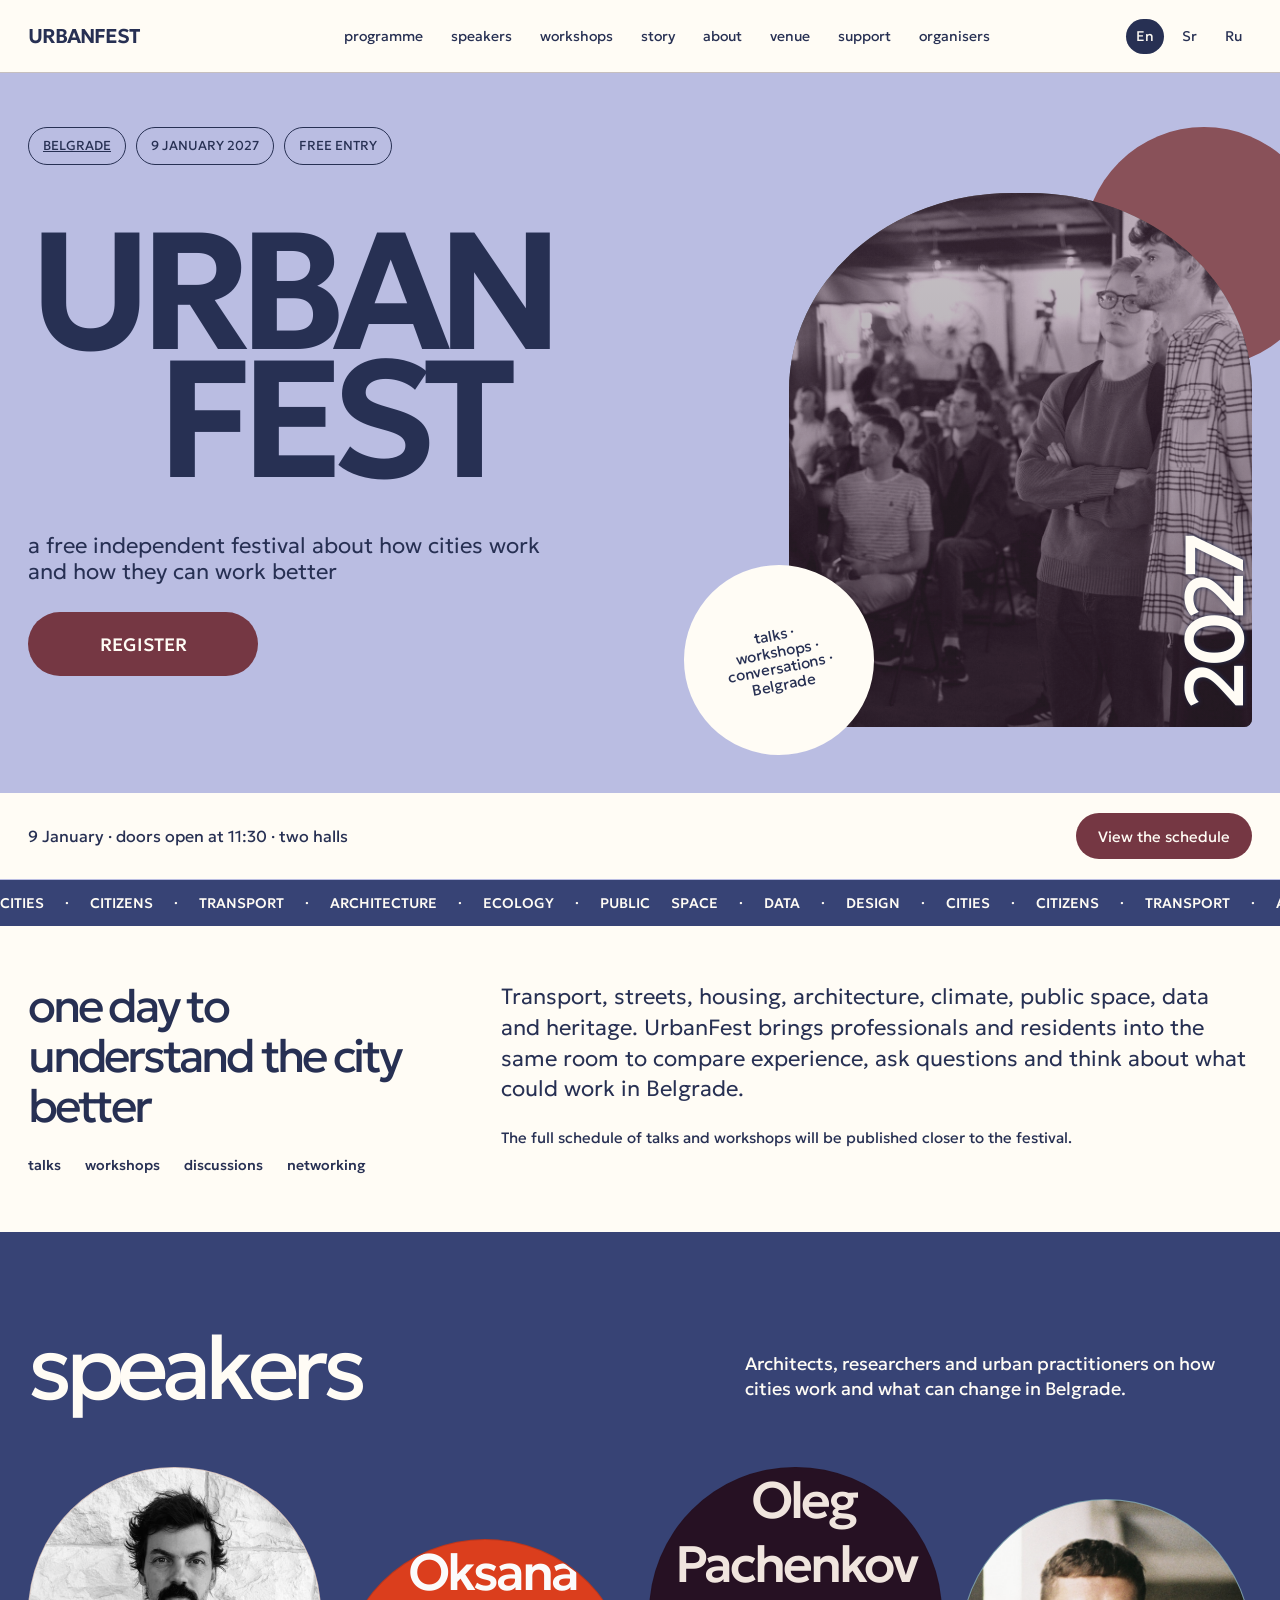
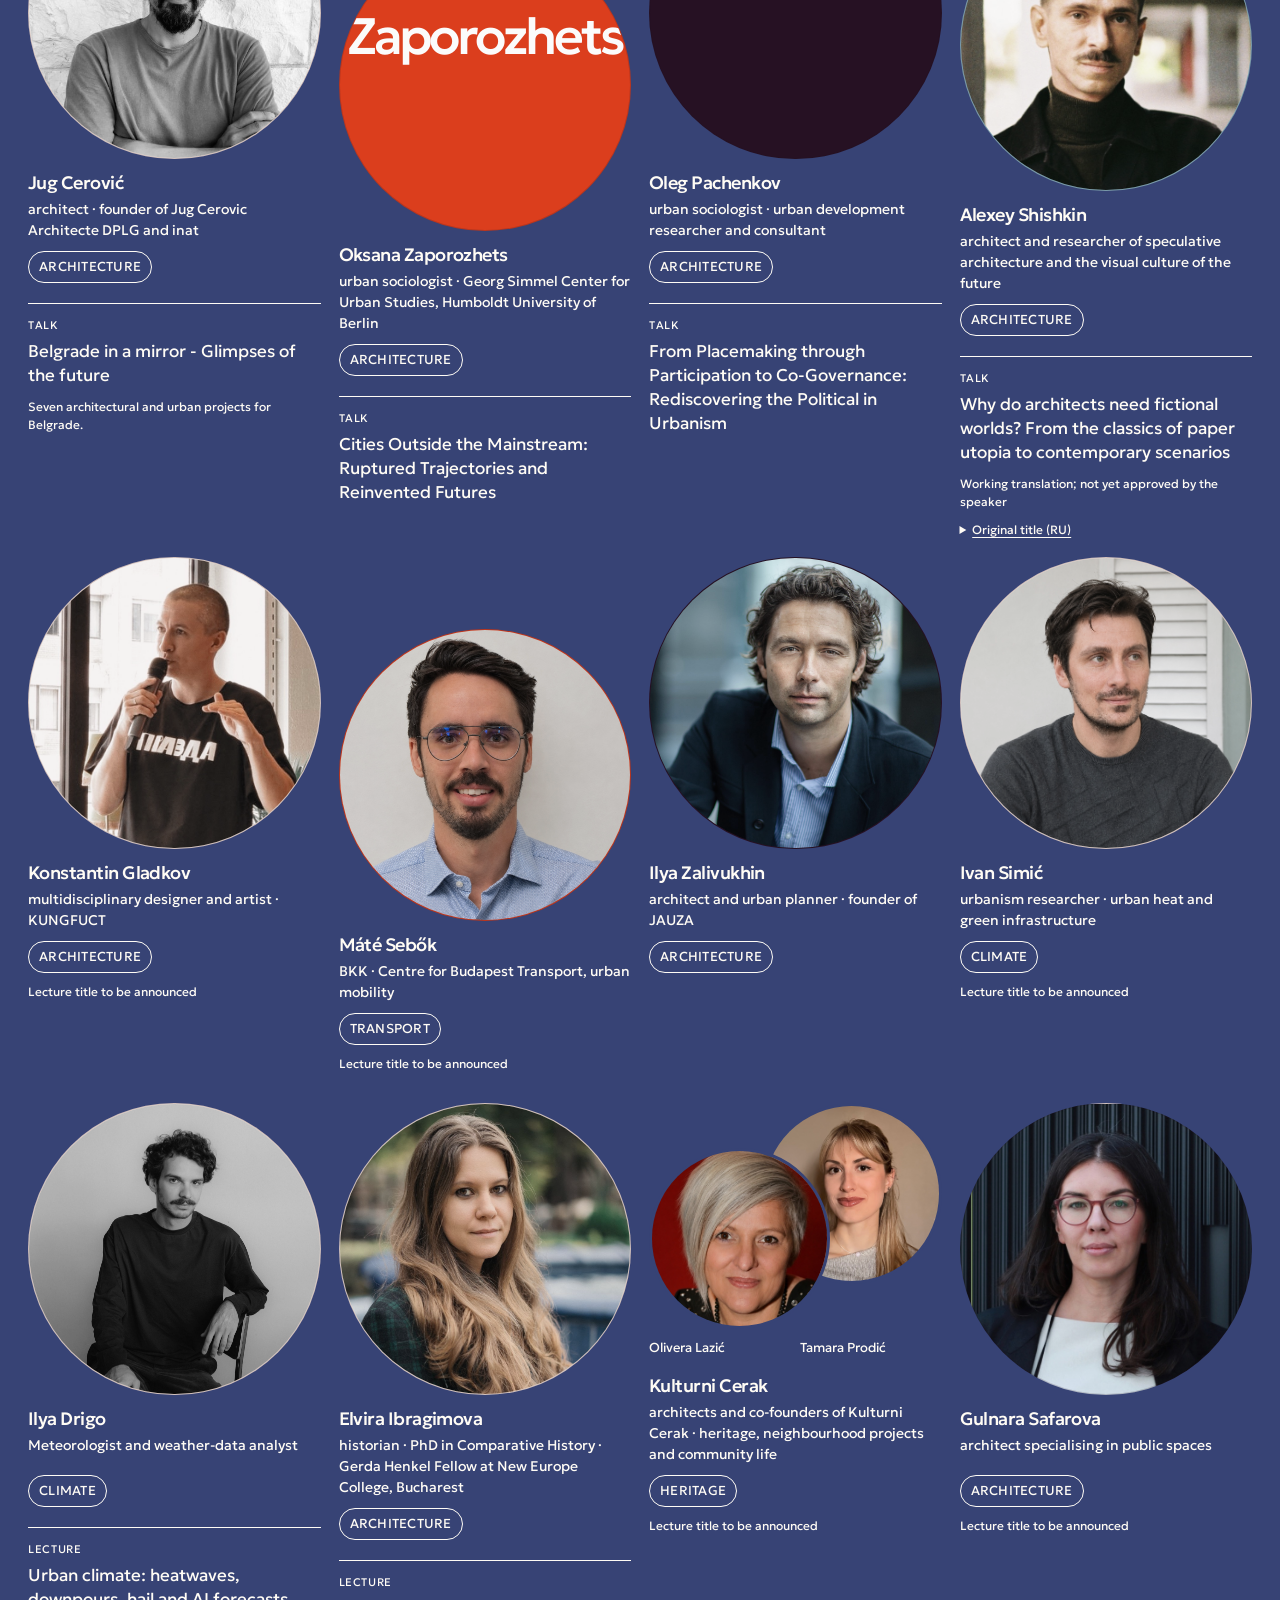
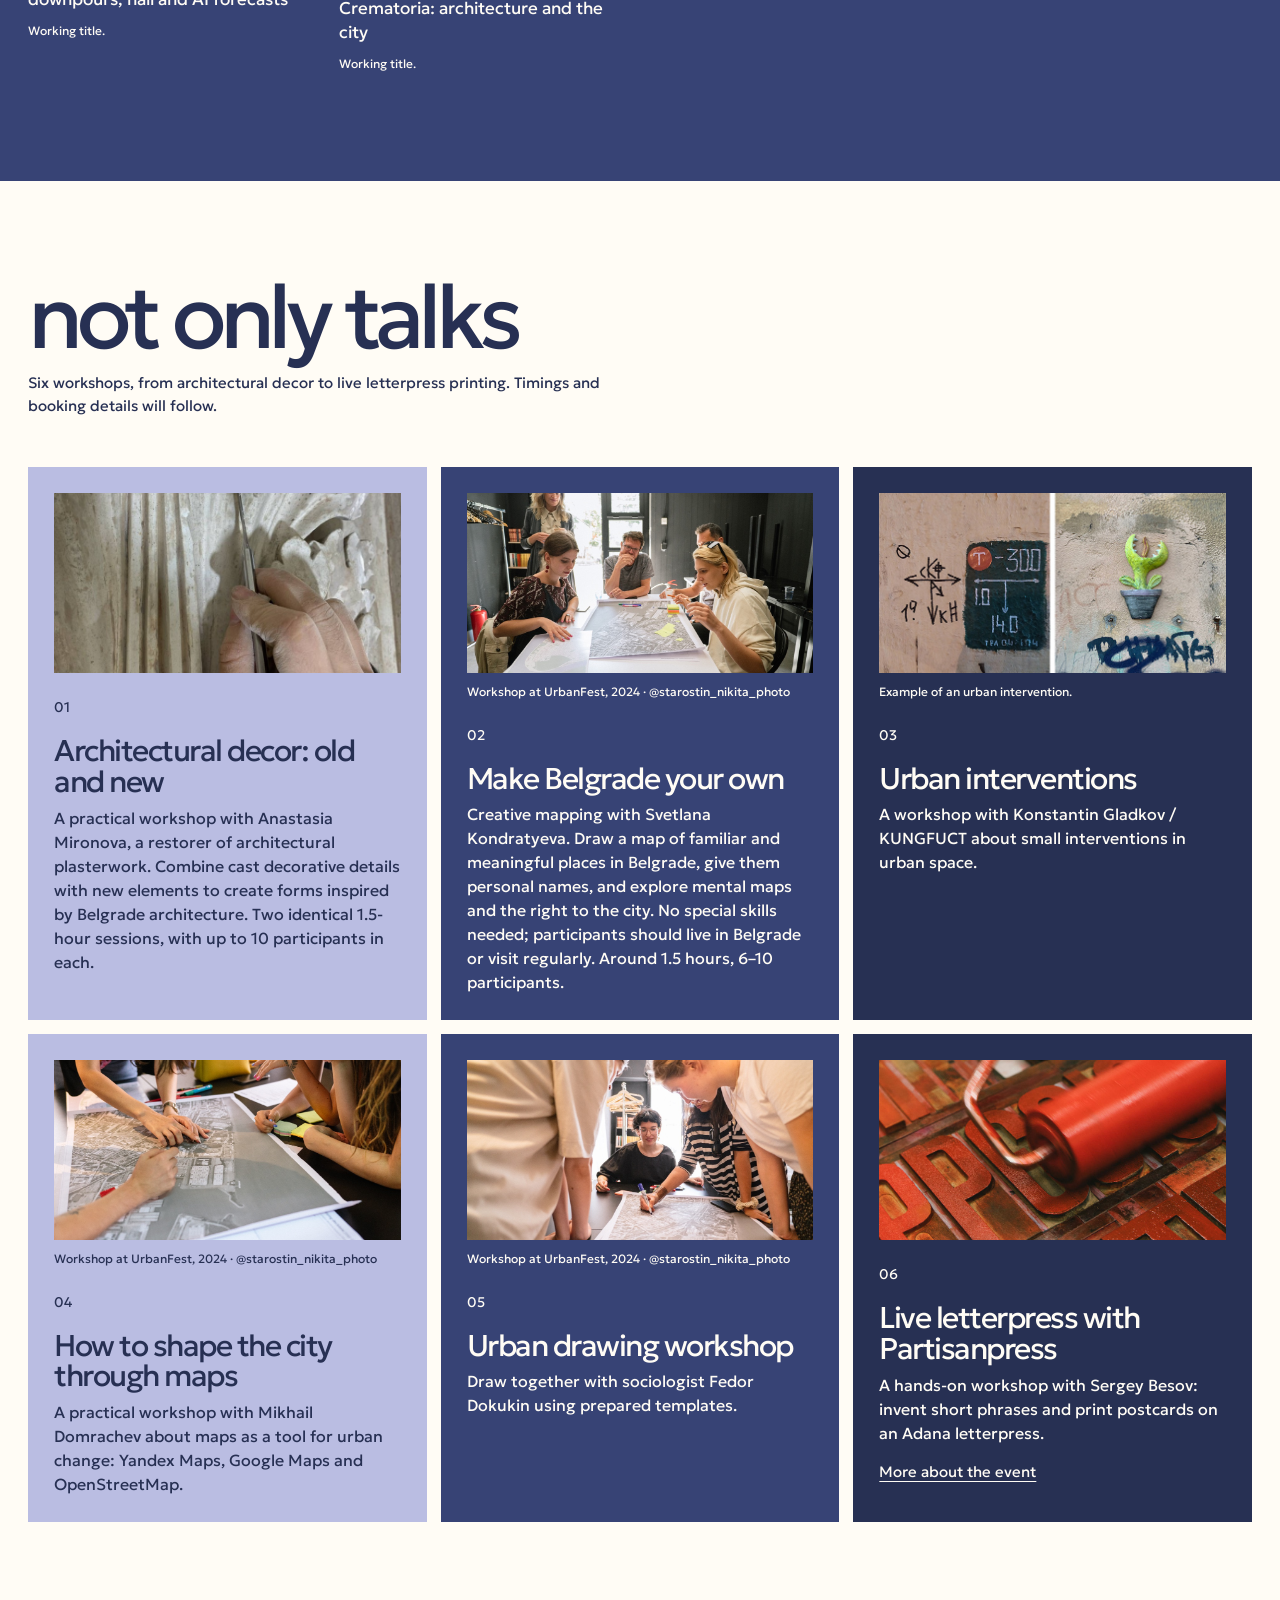
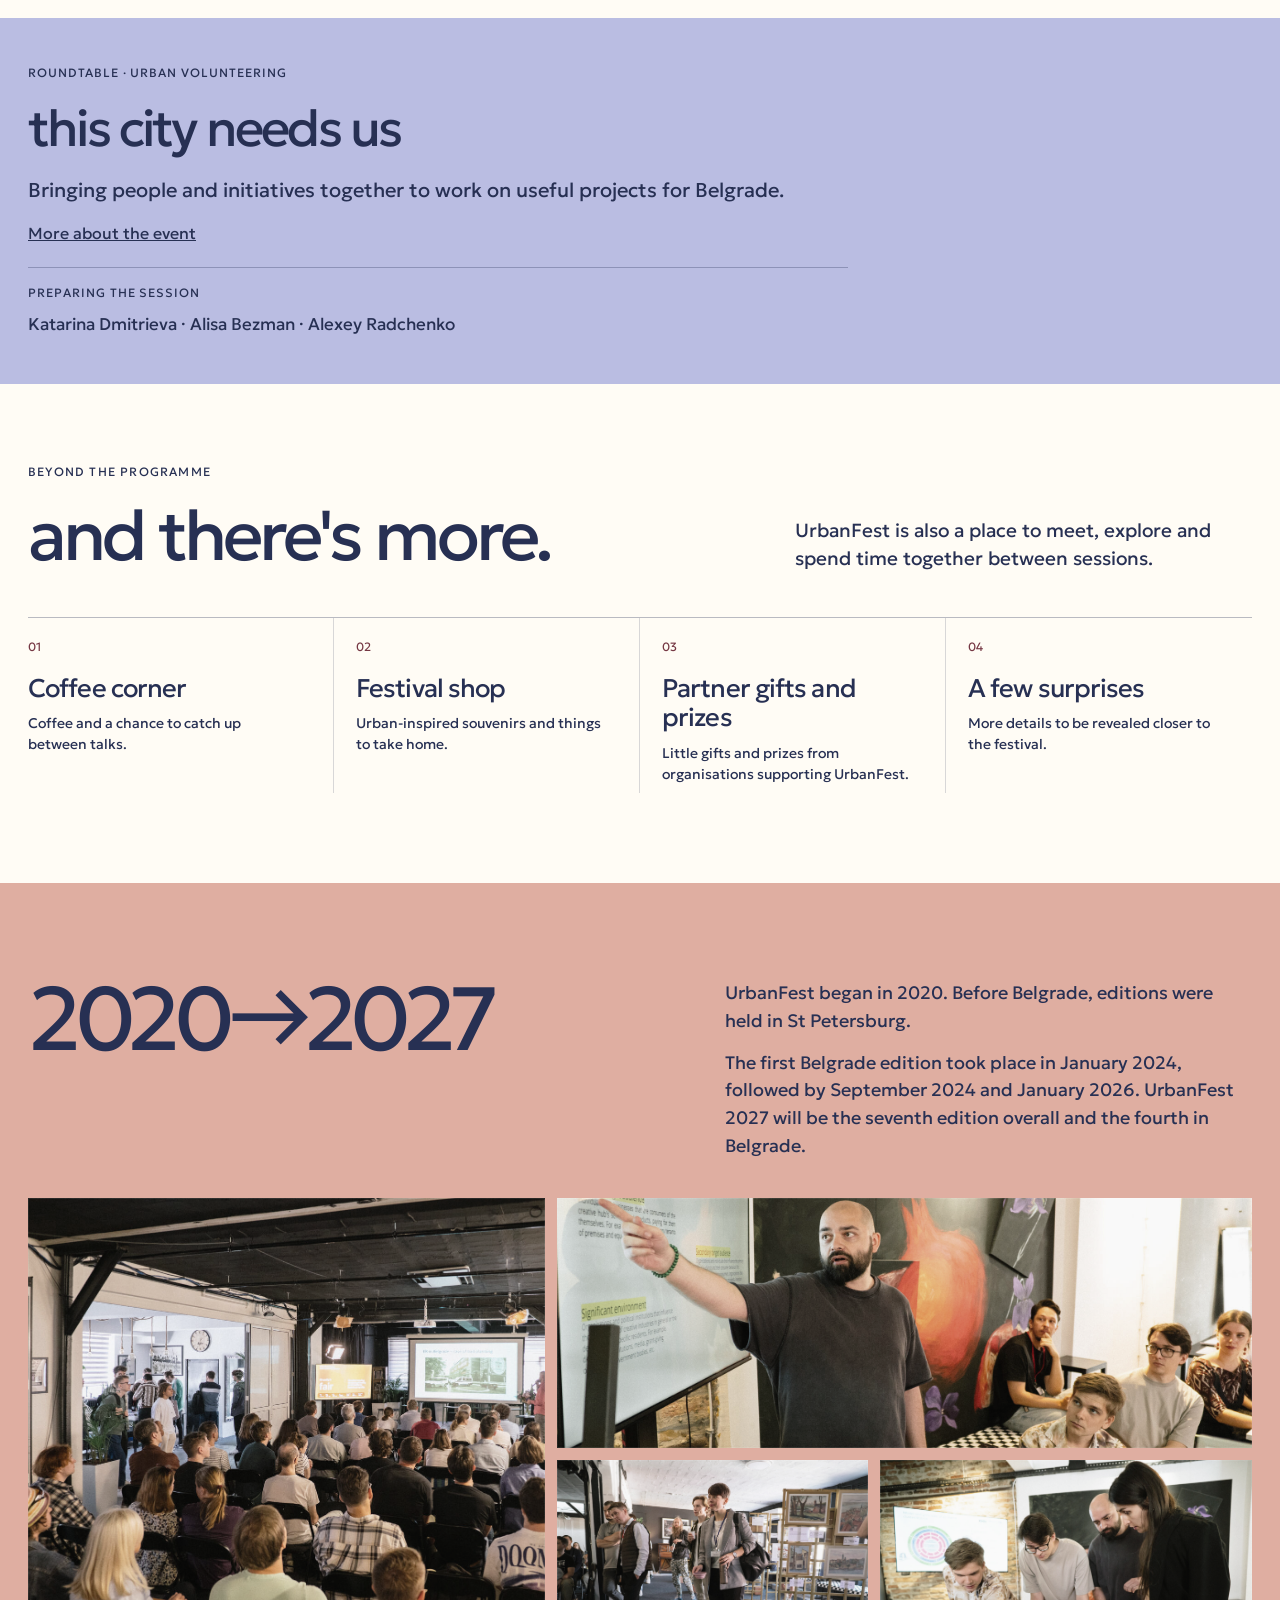
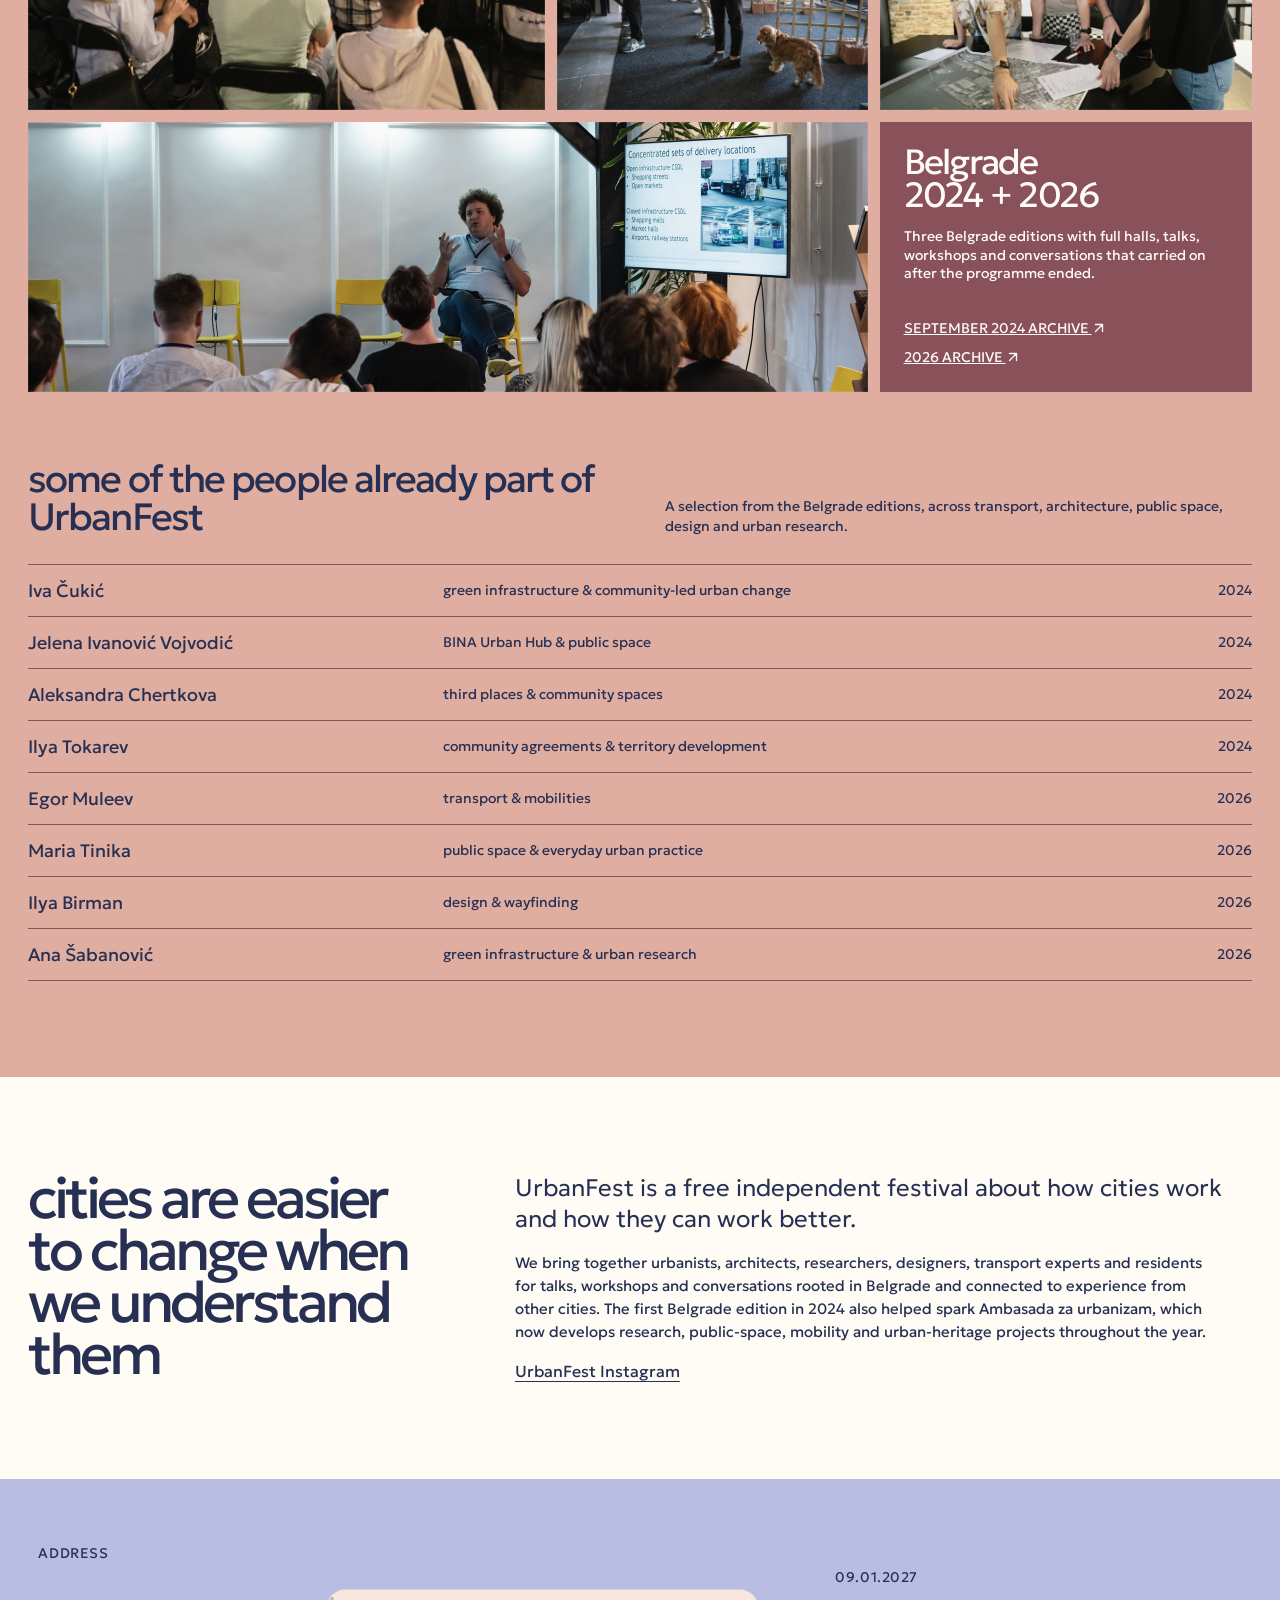
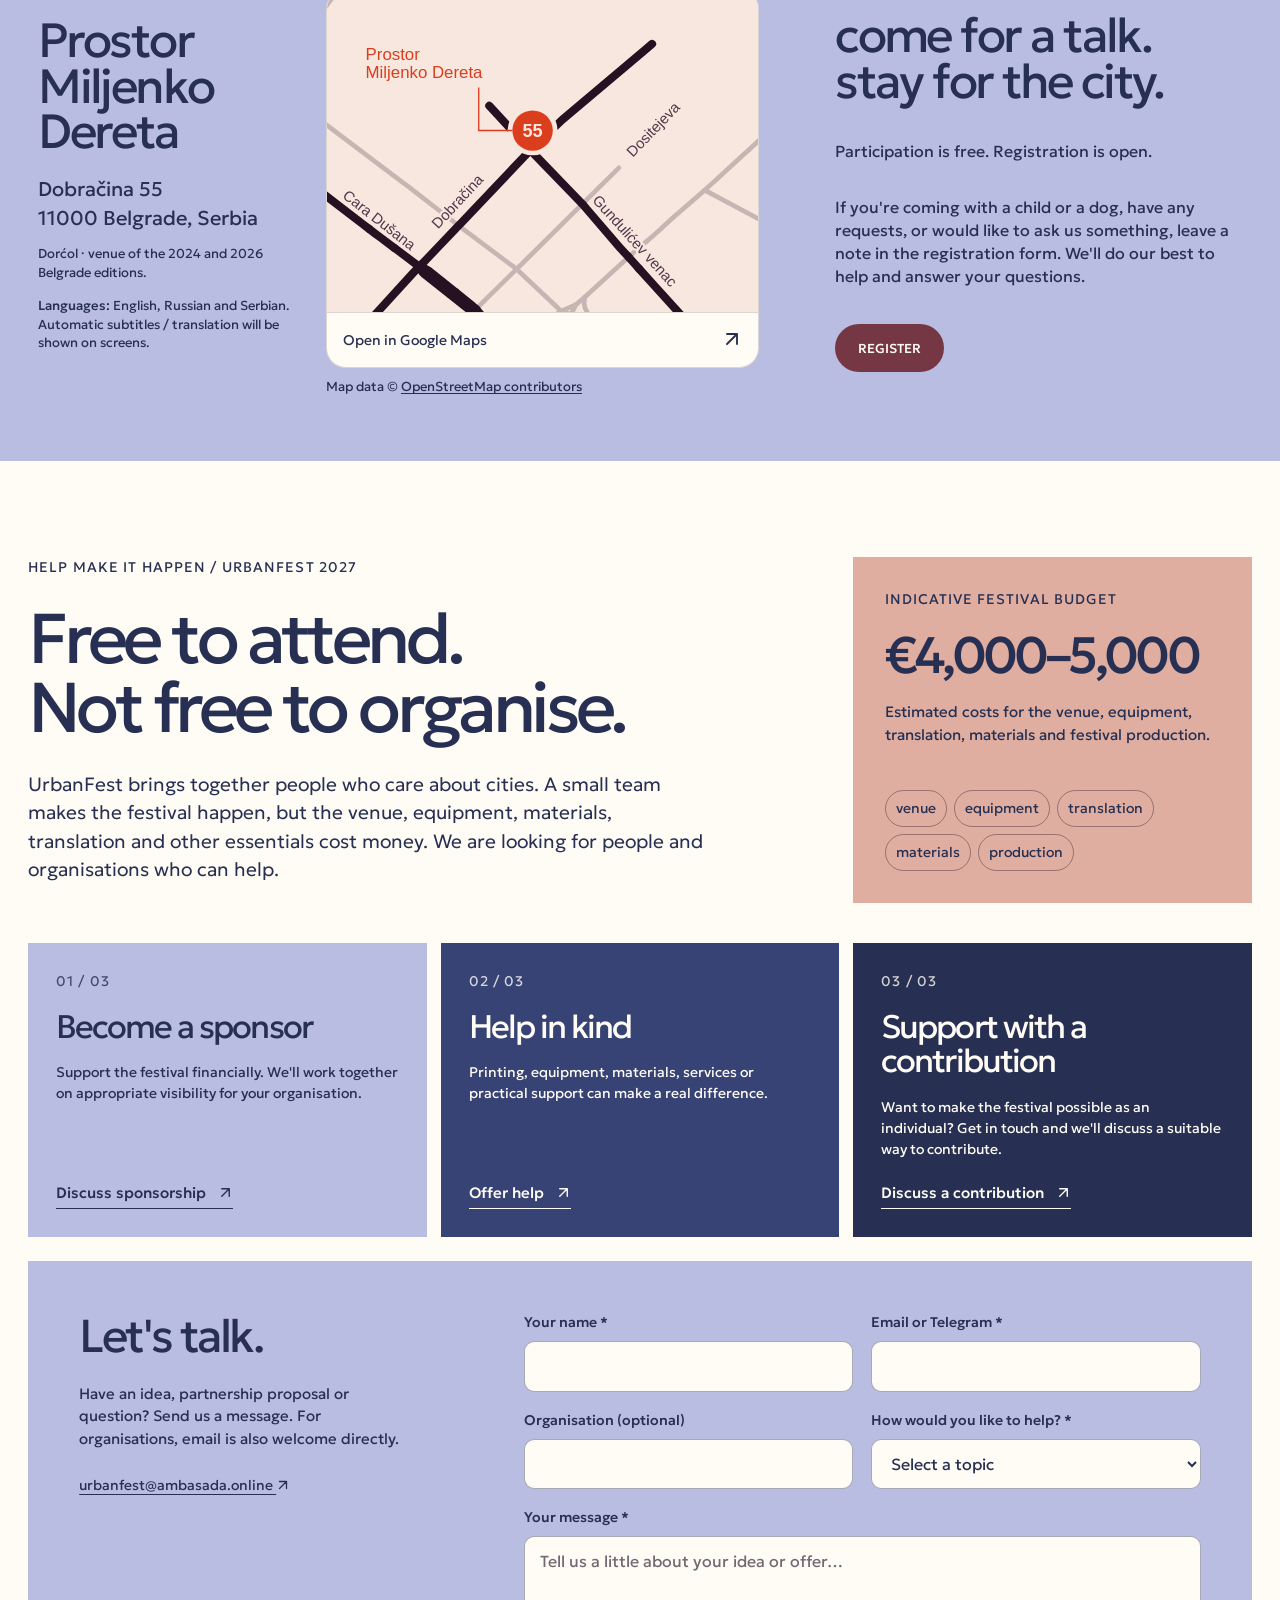
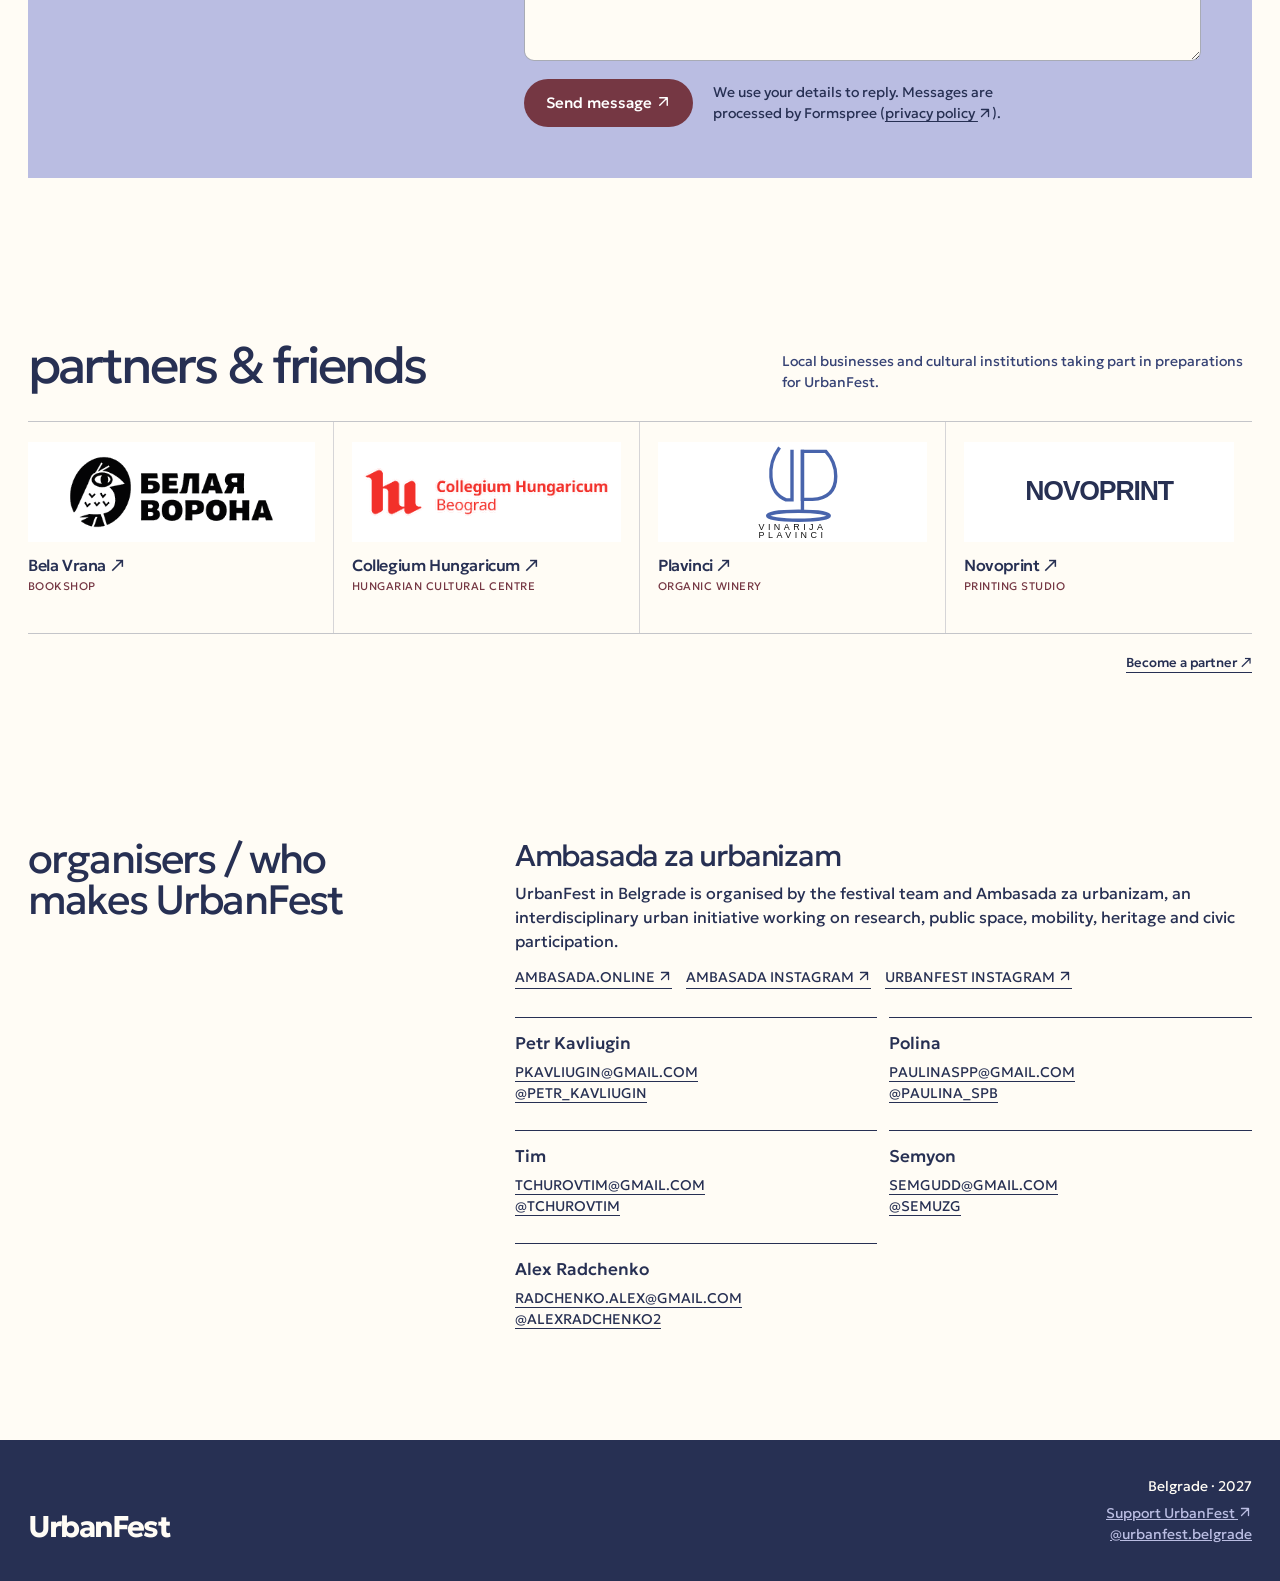
==== commit 61f87f72: "Publish multilingual festival programme and homepage schedule links" ====
--- a/index.html
+++ b/index.html
@@ -69,11 +69,13 @@
 <link rel="stylesheet" href="/assets/partners.css?v=20261107">
 <link rel="stylesheet" href="/assets/program-update.css?v=20261123-ivan">
 <link rel="stylesheet" href="/assets/volunteering.css?v=20261114-compact2">
-<style>.event-details-link{display:inline-block;margin-top:16px;font-size:15px;line-height:1.5;text-underline-offset:4px}</style></head>
+<style>.event-details-link{display:inline-block;margin-top:16px;font-size:15px;line-height:1.5;text-underline-offset:4px}</style><link rel="stylesheet" href="/assets/programme-links.css?v=20261127">
+</head>
 <body>
-<header><div class="wrap head"><a class="brand" href="#top">UrbanFest</a><nav><a href="#speakers">speakers</a><a href="#workshops">workshops</a><a href="#history">story</a><a href="#about">about</a><a href="#venue">venue</a><a href="#support">support</a><a href="#organizers">organisers</a></nav><div class="langs"><a class="active" href="./" aria-current="page">En</a><a href="./sr/">Sr</a><a href="./ru/">Ru</a></div></div></header>
+<header><div class="wrap head"><a class="brand" href="#top">UrbanFest</a><nav><a href="/programme/" data-programme>programme</a><a href="#speakers">speakers</a><a href="#workshops">workshops</a><a href="#history">story</a><a href="#about">about</a><a href="#venue">venue</a><a href="#support">support</a><a href="#organizers">organisers</a></nav><div class="langs"><a class="active" href="./" aria-current="page">En</a><a href="./sr/">Sr</a><a href="./ru/">Ru</a></div></div></header>
 <main id="top">
 <section class="hero"><div class="wrap hero-inner"><div><div class="hero-meta"><a class="chip" href="#venue">Belgrade</a><span class="chip">9 January 2027</span><span class="chip">free entry</span></div><h1 class="hero-title"><span>Urban</span><span>Fest</span></h1><div class="hero-copy"><p>a free independent festival about how cities work and how they can work better</p><a class="hero-register" href="https://docs.google.com/forms/d/1slLSATMFyt-E8ZCHkyF-YfPMIX1MEFKwfa-5wL1tldc/viewform" target="_blank" rel="noreferrer"><span class="hero-register-label">register</span></a></div></div><div class="hero-art"><div class="red-orbit"></div><div class="hero-photo"><img src="/assets/hero-audience.jpg" alt="Audience at UrbanFest in Belgrade"></div><div class="lilac-orbit">talks · workshops · conversations · Belgrade</div><div class="hero-year">2027</div></div></div></section>
+<section class="programme-teaser" aria-label="Programme"><div class="wrap"><p>9 January · doors open at 11:30 · two halls</p><a href="/programme/">View the schedule</a></div></section>
 <div class="marquee"><div>cities · citizens · transport · architecture · ecology · public space · data · design · cities · citizens · transport · architecture · ecology</div></div>
 <section class="section intro-section"><div class="wrap intro-grid"><div><h2>one day to understand the city better</h2><div class="format-list"><span>talks</span><span>workshops</span><span>discussions</span><span>networking</span></div></div><div><p class="intro-text">Transport, streets, housing, architecture, climate, public space, data and heritage. UrbanFest brings professionals and residents into the same room to compare experience, ask questions and think about what could work in Belgrade.</p><p class="intro-note">The full schedule of talks and workshops will be published closer to the festival.</p></div></div></section>
 <section class="section speaker-section" id="speakers"><div class="wrap"><div class="speakers-head"><div><h2>speakers</h2></div><p>Architects, researchers and urban practitioners on how cities work and what can change in Belgrade.</p></div><div class="speaker-cloud"><article class="person"><div class="circle"><img class="speaker-photo" src="/assets/Photo-Jug-500x500.jpg" alt="Jug Cerović" loading="lazy"></div><h3>Jug Cerović</h3><p>architect · founder of Jug Cerovic Architecte DPLG and inat</p><span class="status-chip speaker-topic">architecture</span><div class="speaker-talk"><span class="talk-label">Talk</span><p class="talk-title" lang="en">Belgrade in a mirror - Glimpses of the future</p><p class="talk-note">Seven architectural and urban projects for Belgrade.</p></div></article><article class="person"><div class="circle"><img class="speaker-photo" src="https://leibniz-ifl.de/fileadmin/Redaktion/Das_IfL/Besch%C3%A4ftigte/Zaporozhets_Oksana.jpg" alt="Oksana Zaporozhets" loading="lazy"></div><h3>Oksana Zaporozhets</h3><p>urban sociologist · Georg Simmel Center for Urban Studies, Humboldt University of Berlin</p><span class="status-chip speaker-topic">architecture</span><div class="speaker-talk"><span class="talk-label">Talk</span><p class="talk-title" lang="en">Cities Outside the Mainstream: Ruptured Trajectories and Reinvented Futures</p></div></article><article class="person"><div class="circle"><img class="speaker-photo" src="https://static.wixstatic.com/media/20ca90_b20b7bc4f1d74ad494a4e628a1533a99~mv2.png/v1/fill/w_463%2Ch_560%2Cal_c/oleg.png" alt="Oleg Pachenkov" loading="lazy"></div><h3>Oleg Pachenkov</h3><p>urban sociologist · urban development researcher and consultant</p><span class="status-chip speaker-topic">architecture</span><div class="speaker-talk"><span class="talk-label">Talk</span><p class="talk-title" lang="en">From Placemaking through Participation to Co-Governance: Rediscovering the Political in Urbanism</p></div></article><article class="person"><div class="circle"><img class="speaker-photo shishkin-portrait" src="/assets/alexey-shishkin-20261114.jpg" width="1607" height="2400" alt="Alexey Shishkin" loading="lazy"></div><h3>Alexey Shishkin</h3><p>architect and researcher of speculative architecture and the visual culture of the future</p><span class="status-chip speaker-topic">architecture</span><div class="speaker-talk"><span class="talk-label">Talk</span><p class="talk-title" lang="en">Why do architects need fictional worlds? From the classics of paper utopia to contemporary scenarios</p><p class="talk-note">Working translation; not yet approved by the speaker</p><details class="talk-original"><summary>Original title (RU)</summary><p lang="ru">Зачем архитекторам вымышленные миры? От классиков бумажной утопии до современных сценариев</p></details></div></article><article class="person"><div class="circle"><img class="speaker-photo" src="/assets/konstantin-gladkov.jpg" alt="Konstantin Gladkov" loading="lazy"></div><h3>Konstantin Gladkov</h3><p>multidisciplinary designer and artist · KUNGFUCT</p><span class="status-chip speaker-topic">architecture</span><p class="talk-pending">Lecture title to be announced</p></article><article class="person"><div class="circle portrait-frame"><span class="portrait-fallback" aria-hidden="true">MS</span><img class="speaker-photo mate-portrait" src="/assets/mate-sebok-20261116.jpg" width="1148" height="1200" alt="Máté Sebők" loading="lazy" onerror="this.remove()"></div><h3>Máté Sebők</h3><p>BKK · Centre for Budapest Transport, urban mobility</p><span class="status-chip speaker-topic">transport</span><p class="talk-pending">Lecture title to be announced</p></article><article class="person"><div class="circle portrait-frame"><span class="portrait-fallback" aria-hidden="true">IZ</span><img class="speaker-photo" src="/assets/ilya-zalivukhin.jpg?v=20261104" alt="Ilya Zalivukhin" loading="lazy" onerror="this.remove()"></div><h3>Ilya Zalivukhin</h3><p>architect and urban planner · founder of JAUZA</p><span class="status-chip speaker-topic">architecture</span></article><article class="person" data-speaker="ivan-simic"><div class="circle"><img class="speaker-photo ivan-portrait" src="/assets/ivan-simic-20261123.jpg" alt="Ivan Simić" width="1254" height="1254" loading="lazy" decoding="async"></div><h3>Ivan Simić</h3><p>urbanism researcher · urban heat and green infrastructure</p><span class="status-chip speaker-topic">climate</span><p class="talk-pending">Lecture title to be announced</p></article><article class="person" data-speaker="2027-new"><div class="circle"><img class="speaker-photo" src="/assets/ilya-drigo.jpg" alt="Ilya Drigo" loading="lazy"></div><h3>Ilya Drigo</h3><p>Meteorologist and weather-data analyst</p><span class="status-chip speaker-topic">climate</span><div class="speaker-talk"><span class="talk-label">Lecture</span><p class="talk-title" lang="en">Urban climate: heatwaves, downpours, hail and AI forecasts</p><p class="talk-note">Working title.</p></div></article><article class="person" data-speaker="2027-new"><div class="circle"><img class="speaker-photo elvira-portrait" src="/assets/elvira-ibragimova-20261115.jpg" width="960" height="1280" alt="Elvira Ibragimova" loading="lazy"></div><h3>Elvira Ibragimova</h3><p>historian · PhD in Comparative History · Gerda Henkel Fellow at New Europe College, Bucharest</p><span class="status-chip speaker-topic">architecture</span><div class="speaker-talk"><span class="talk-label">Lecture</span><p class="talk-title" lang="en">Crematoria: architecture and the city</p><p class="talk-note">Working title.</p></div></article><article class="person" data-speaker="kulturni-cerak"><div class="cerak-portraits"><figure><img src="/assets/tamara-cerak-20261118.jpg" alt="Tamara Prodić" width="799" height="1200" loading="lazy"><figcaption>Tamara Prodić</figcaption></figure><figure><img src="/assets/olivera-cerak-20261118.jpg" alt="Olivera Lazić" width="798" height="1200" loading="lazy"><figcaption>Olivera Lazić</figcaption></figure></div><h3>Kulturni Cerak</h3><p>architects and co-founders of Kulturni Cerak · heritage, neighbourhood projects and community life</p><span class="status-chip speaker-topic">heritage</span><p class="talk-pending">Lecture title to be announced</p></article><article class="person" data-speaker="gulnara-safarova"><div class="circle"><img class="speaker-photo gulnara-portrait" src="/assets/gulnara-safarova-20261118.jpg" alt="Gulnara Safarova" width="923" height="1200" loading="lazy"></div><h3>Gulnara Safarova</h3><p>architect specialising in public spaces</p><span class="status-chip speaker-topic">architecture</span><p class="talk-pending">Lecture title to be announced</p></article></div></div></section>
--- a/assets/programme-links.css
+++ b/assets/programme-links.css
@@ -0,0 +1,8 @@
+.programme-teaser{background:var(--figma-ivory);color:var(--figma-navy);border-bottom:1px solid var(--figma-lavender);padding:20px 0}
+.programme-teaser .wrap{display:flex;justify-content:space-between;align-items:center;gap:16px 28px}
+.programme-teaser p{font-size:16px;line-height:1.5;margin:0}
+.programme-teaser a{display:inline-flex;align-items:center;justify-content:center;min-height:46px;padding:10px 22px;border-radius:999px;background:var(--figma-wine);color:var(--figma-ivory);font-size:15px;line-height:1.4;text-decoration:none;text-align:center}
+.programme-teaser a:hover{background:var(--figma-navy)}
+.programme-teaser a:focus-visible{outline:3px solid var(--figma-navy);outline-offset:4px}
+@media(min-width:901px) and (max-width:1200px){.head{height:auto;min-height:72px;grid-template-columns:1fr auto}.head .brand{grid-column:1;grid-row:1;padding-top:12px}.head .langs{grid-column:2;grid-row:1;padding-top:12px}.head nav{grid-column:1/-1;grid-row:2;flex-wrap:wrap;gap:8px 22px;padding-bottom:12px}}
+@media(max-width:560px){.programme-teaser .wrap{align-items:flex-start;flex-direction:column;gap:12px}.programme-teaser p{font-size:14px}.programme-teaser a{font-size:14px}}
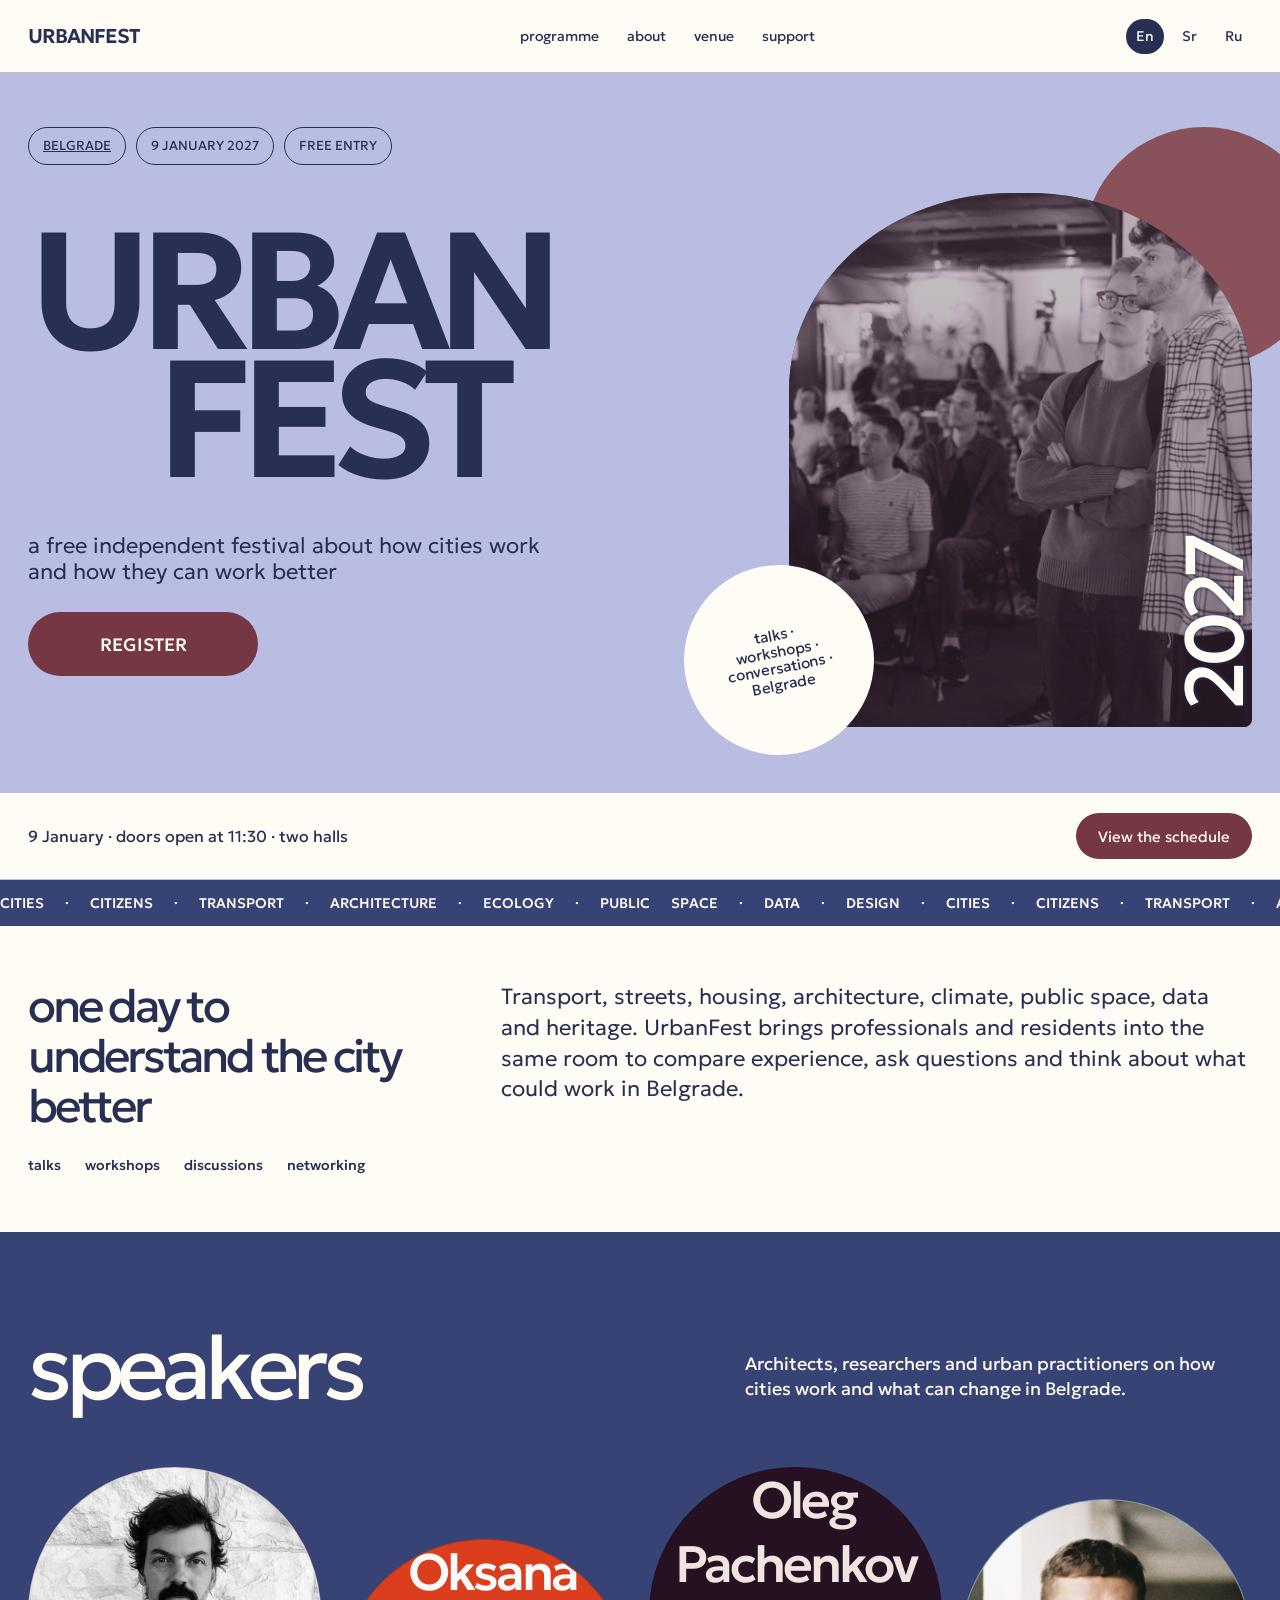
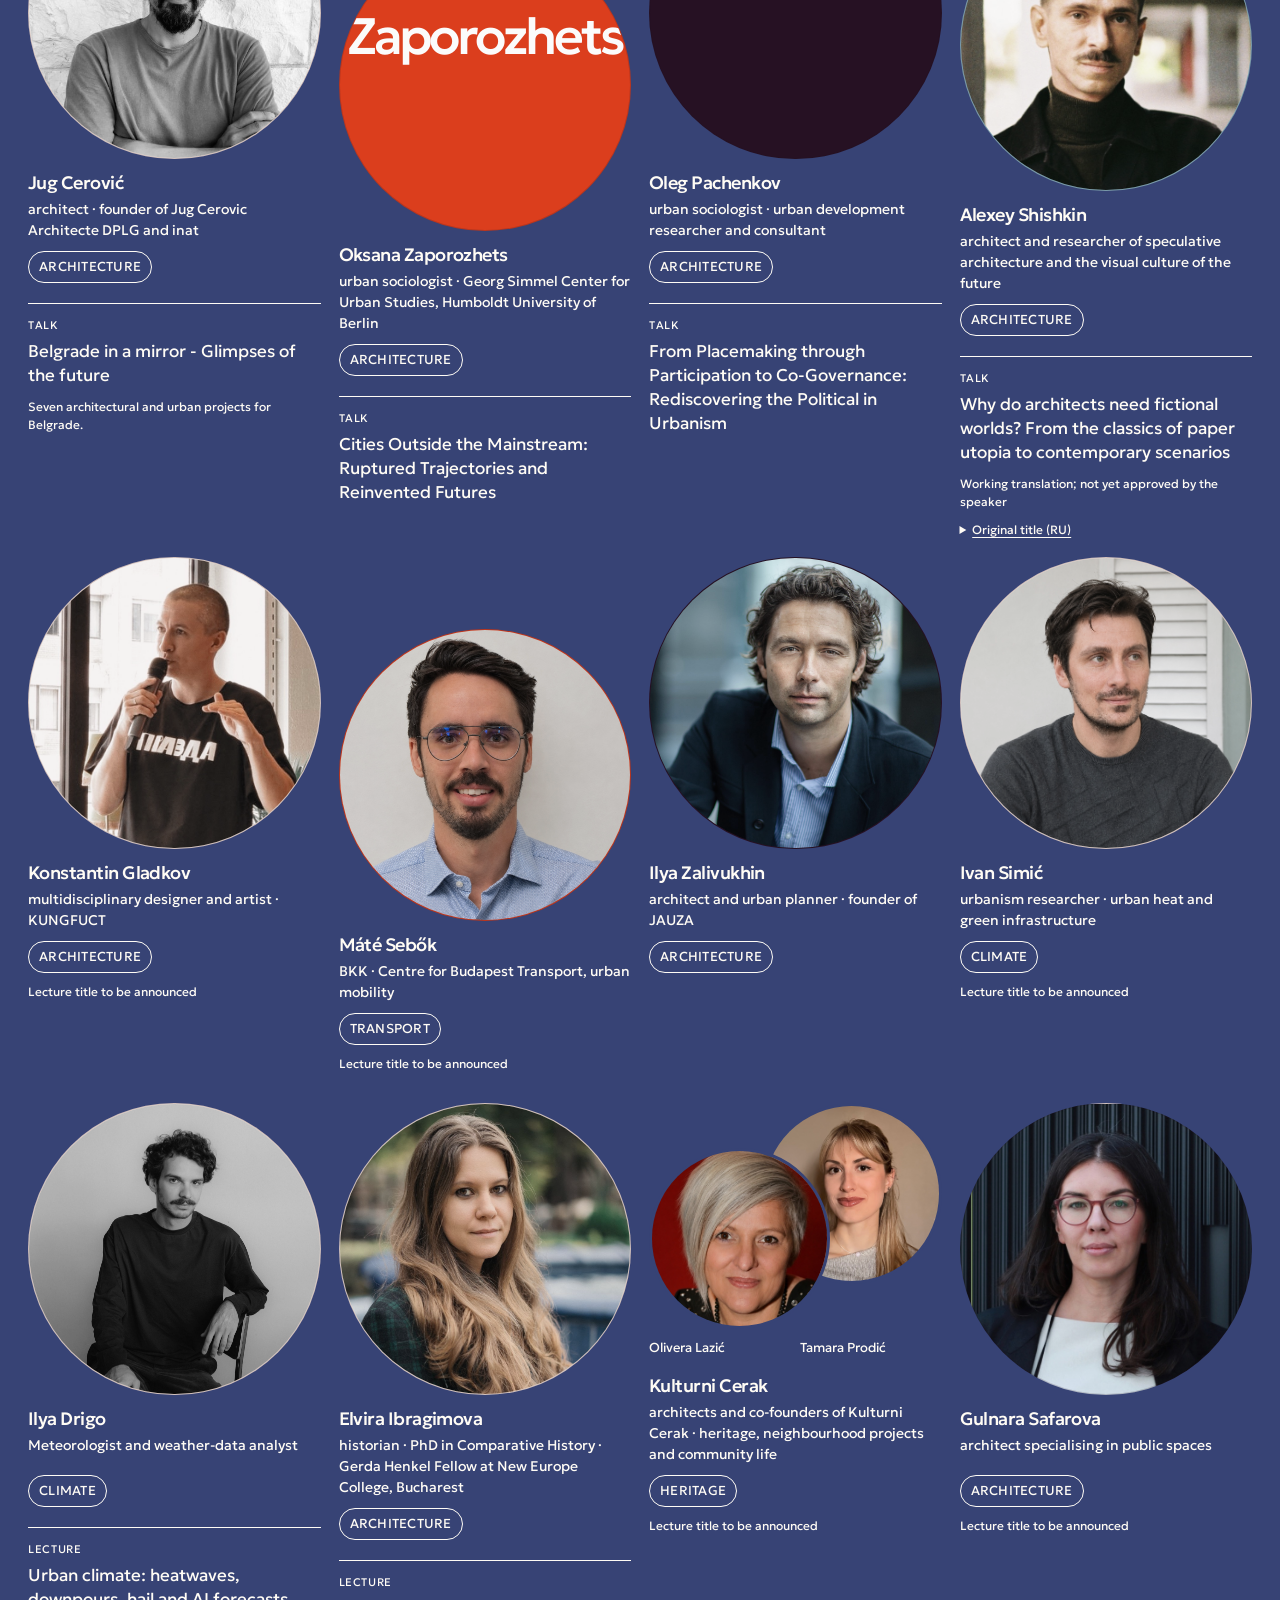
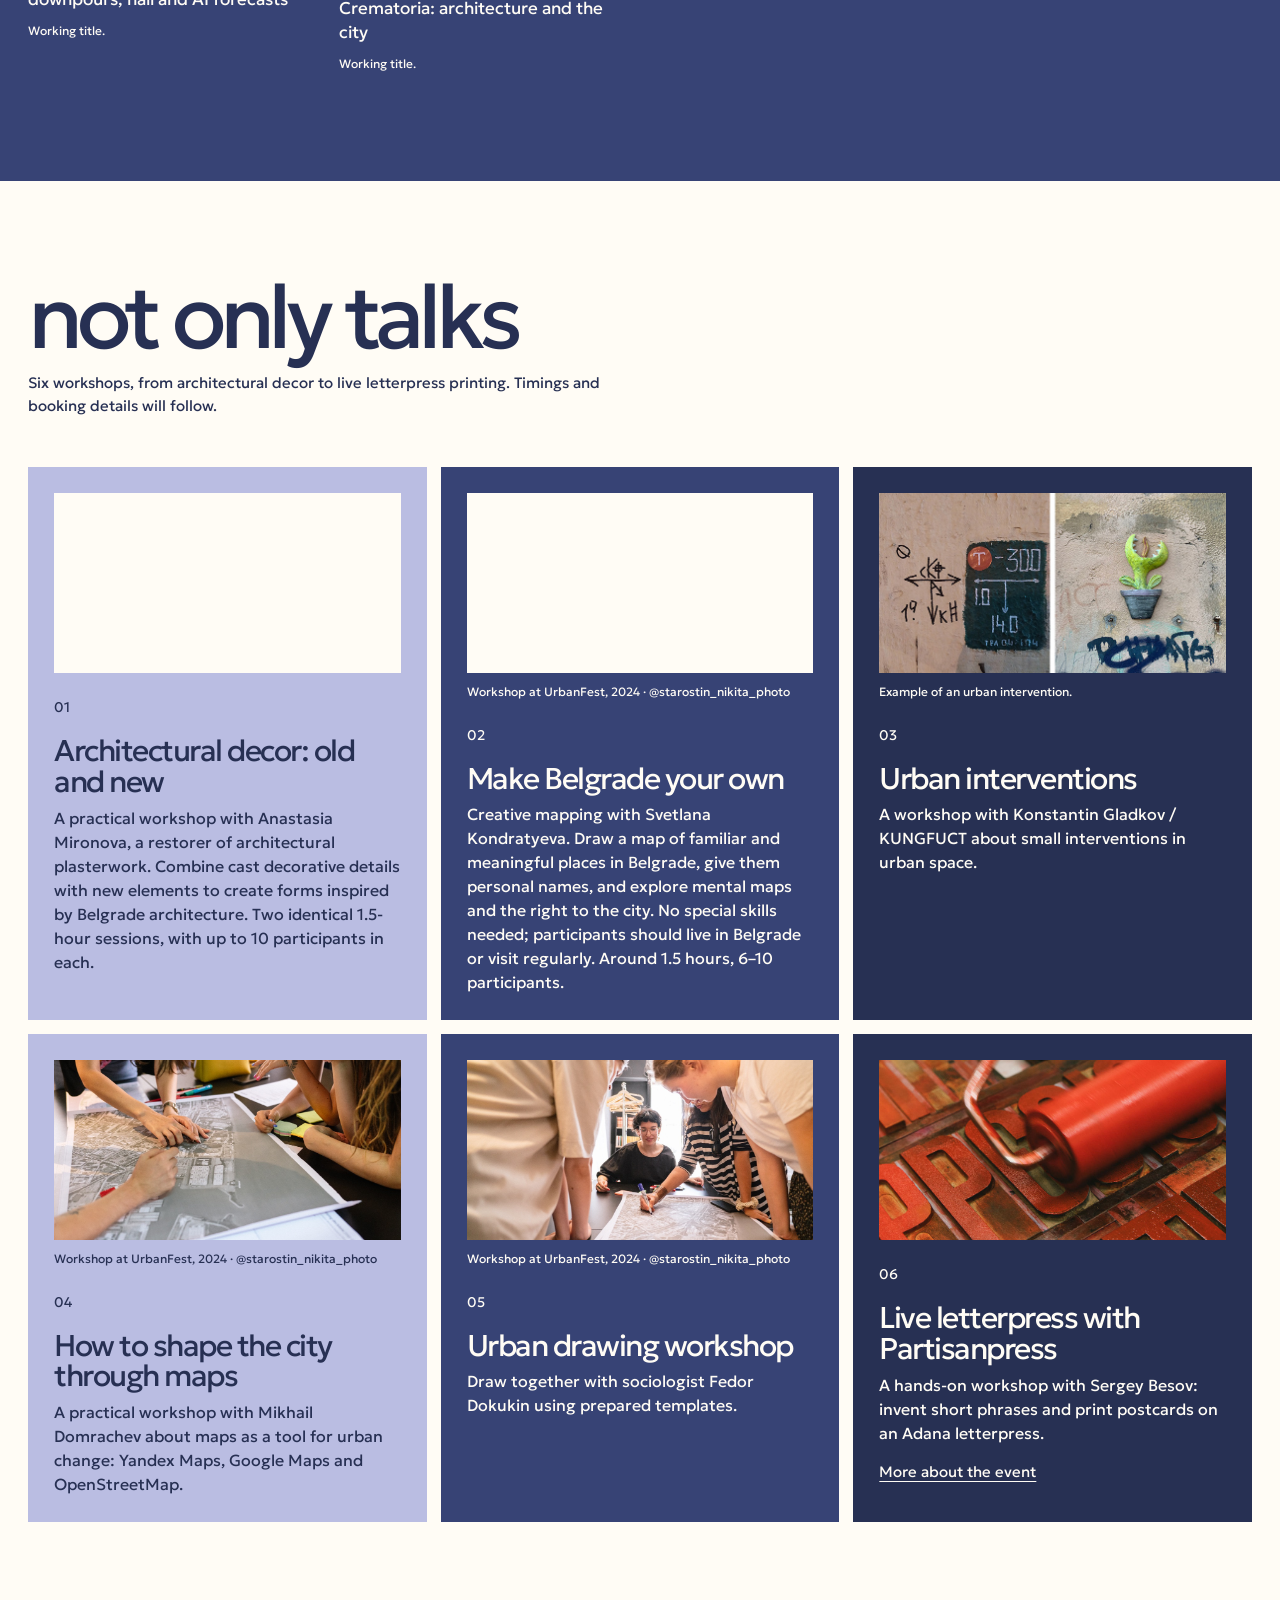
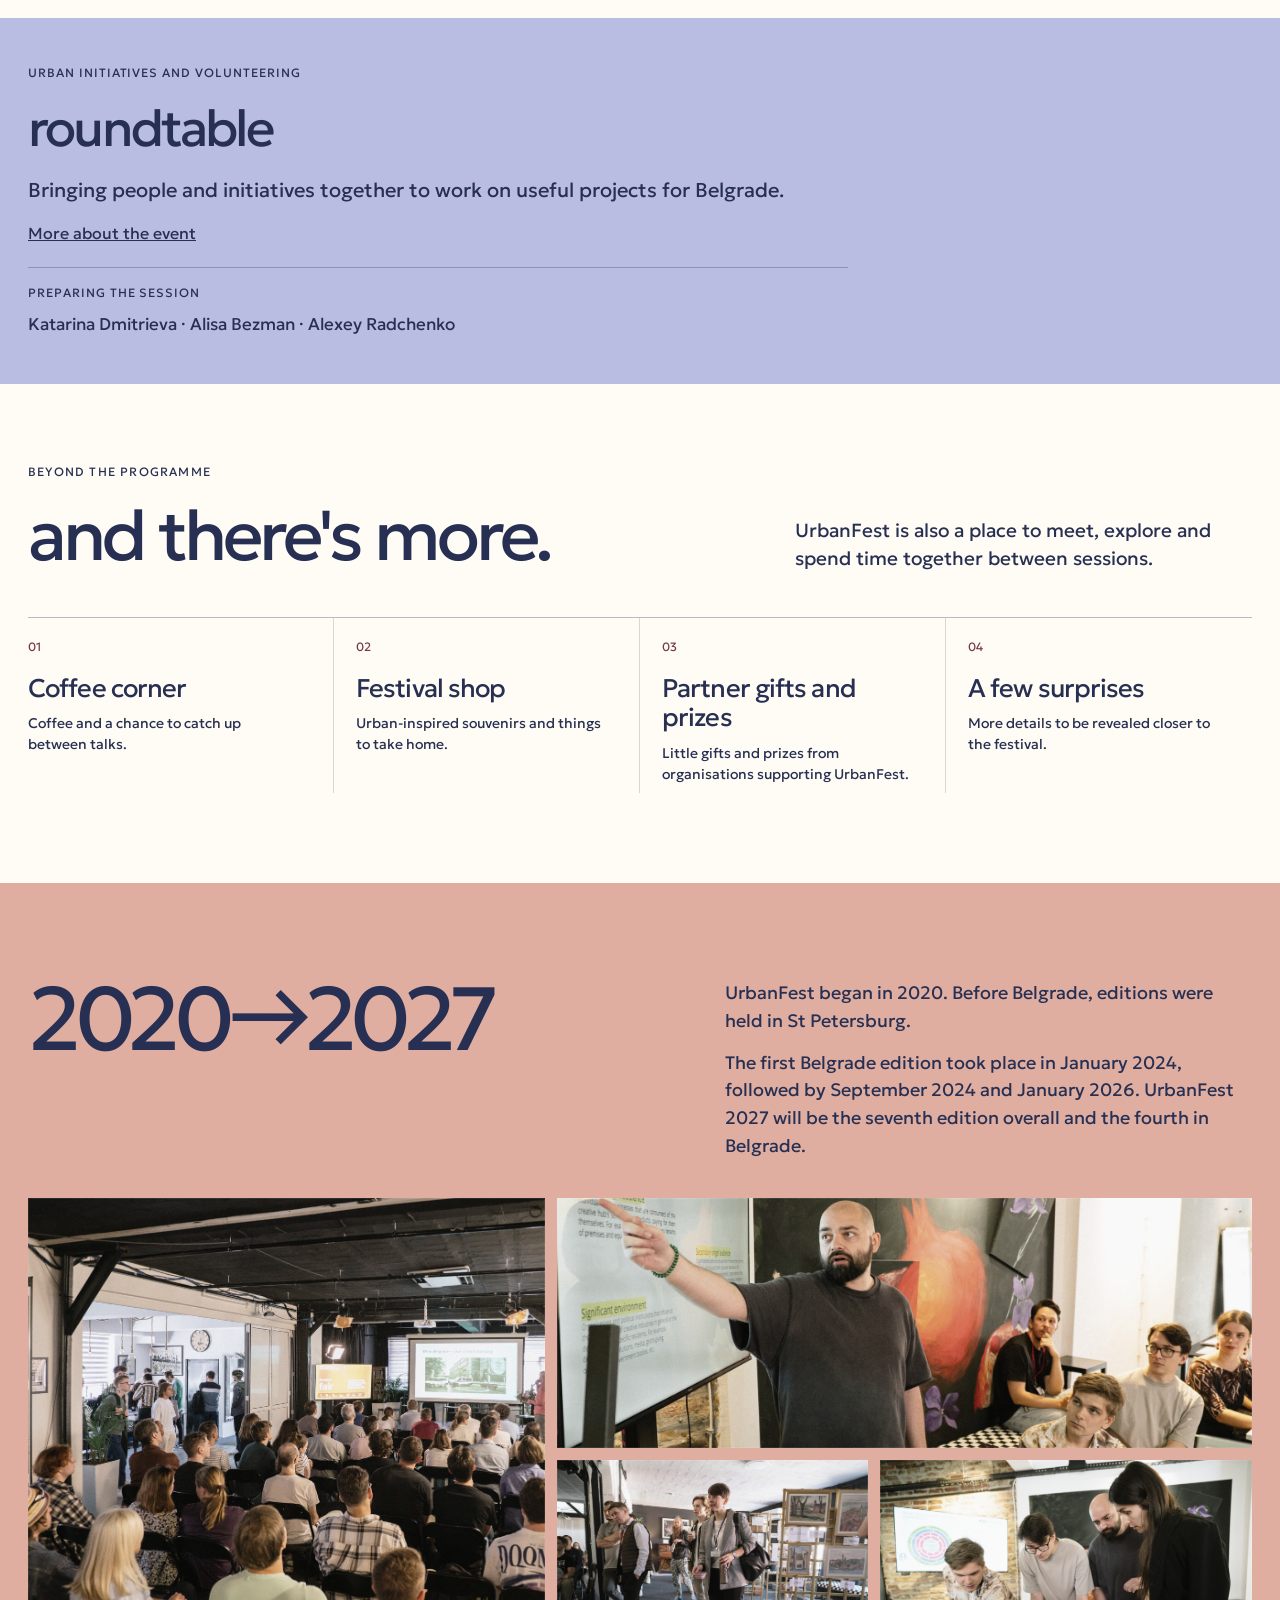
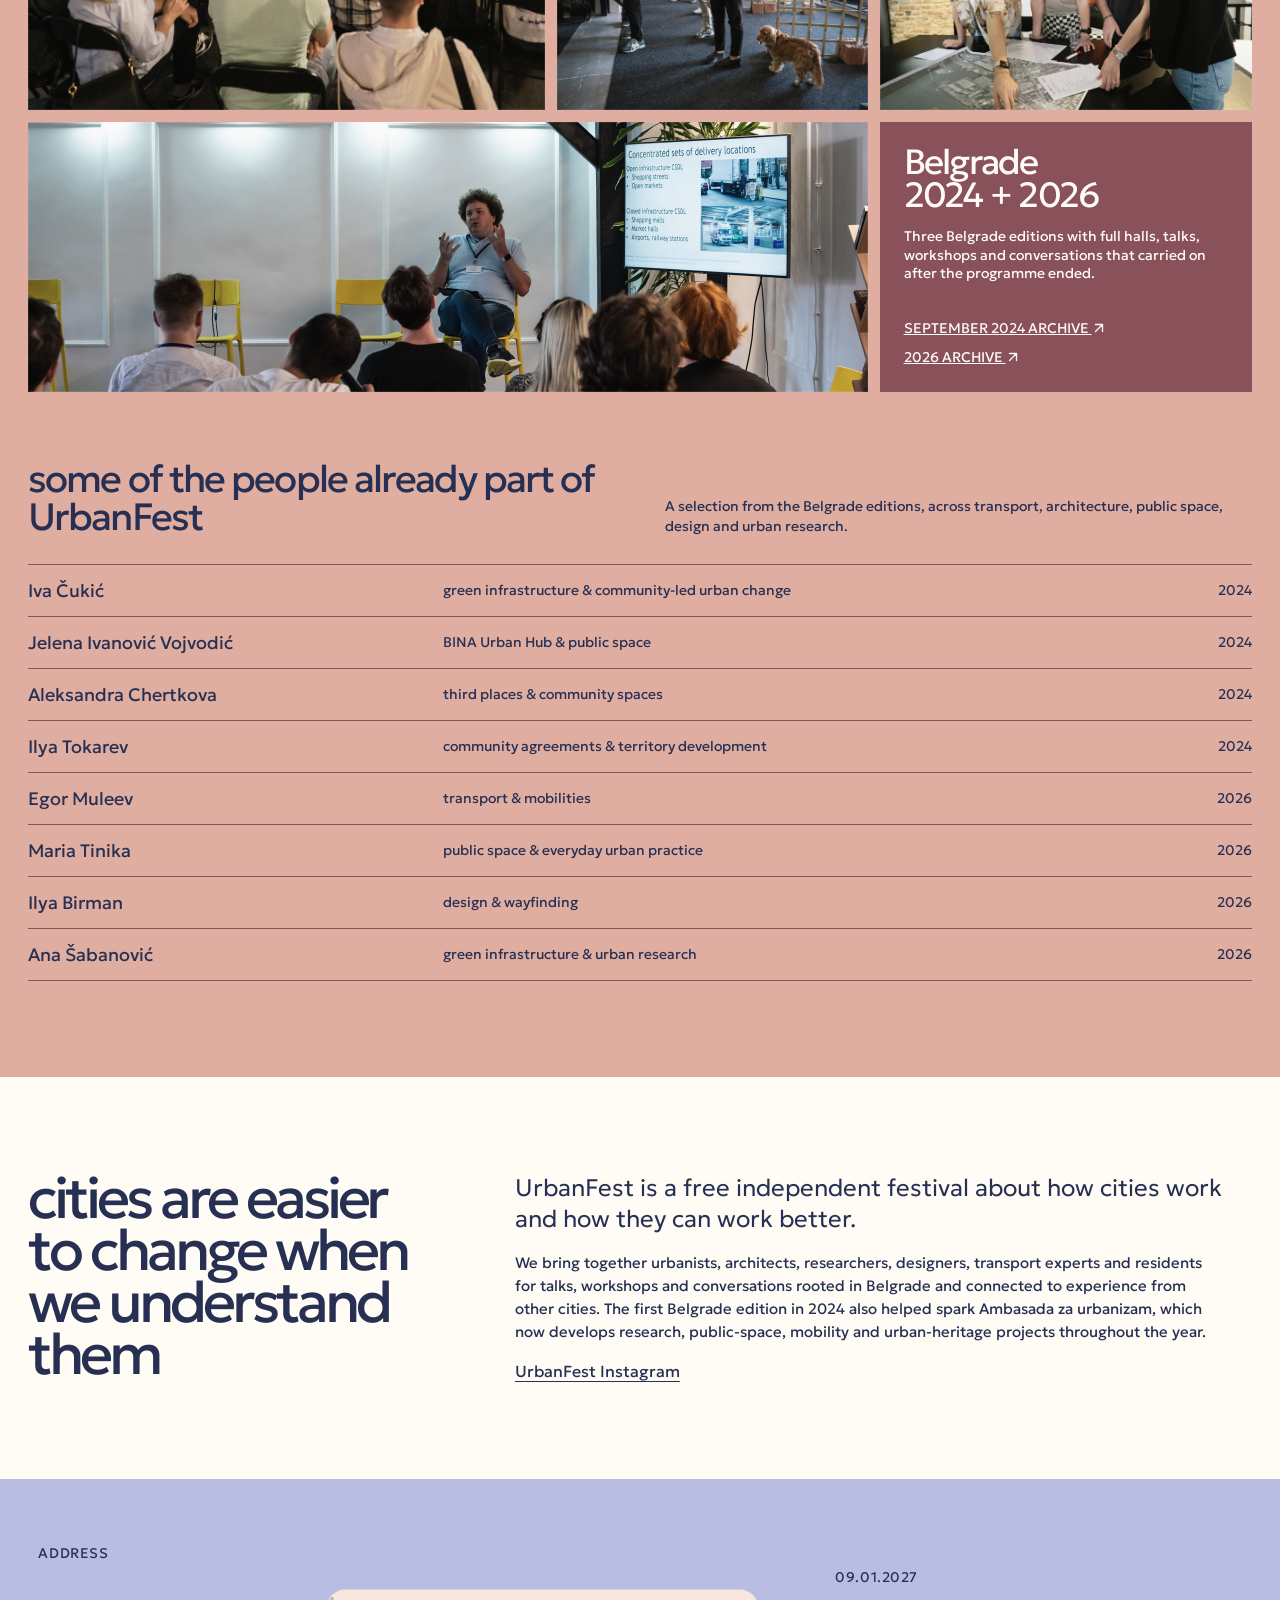
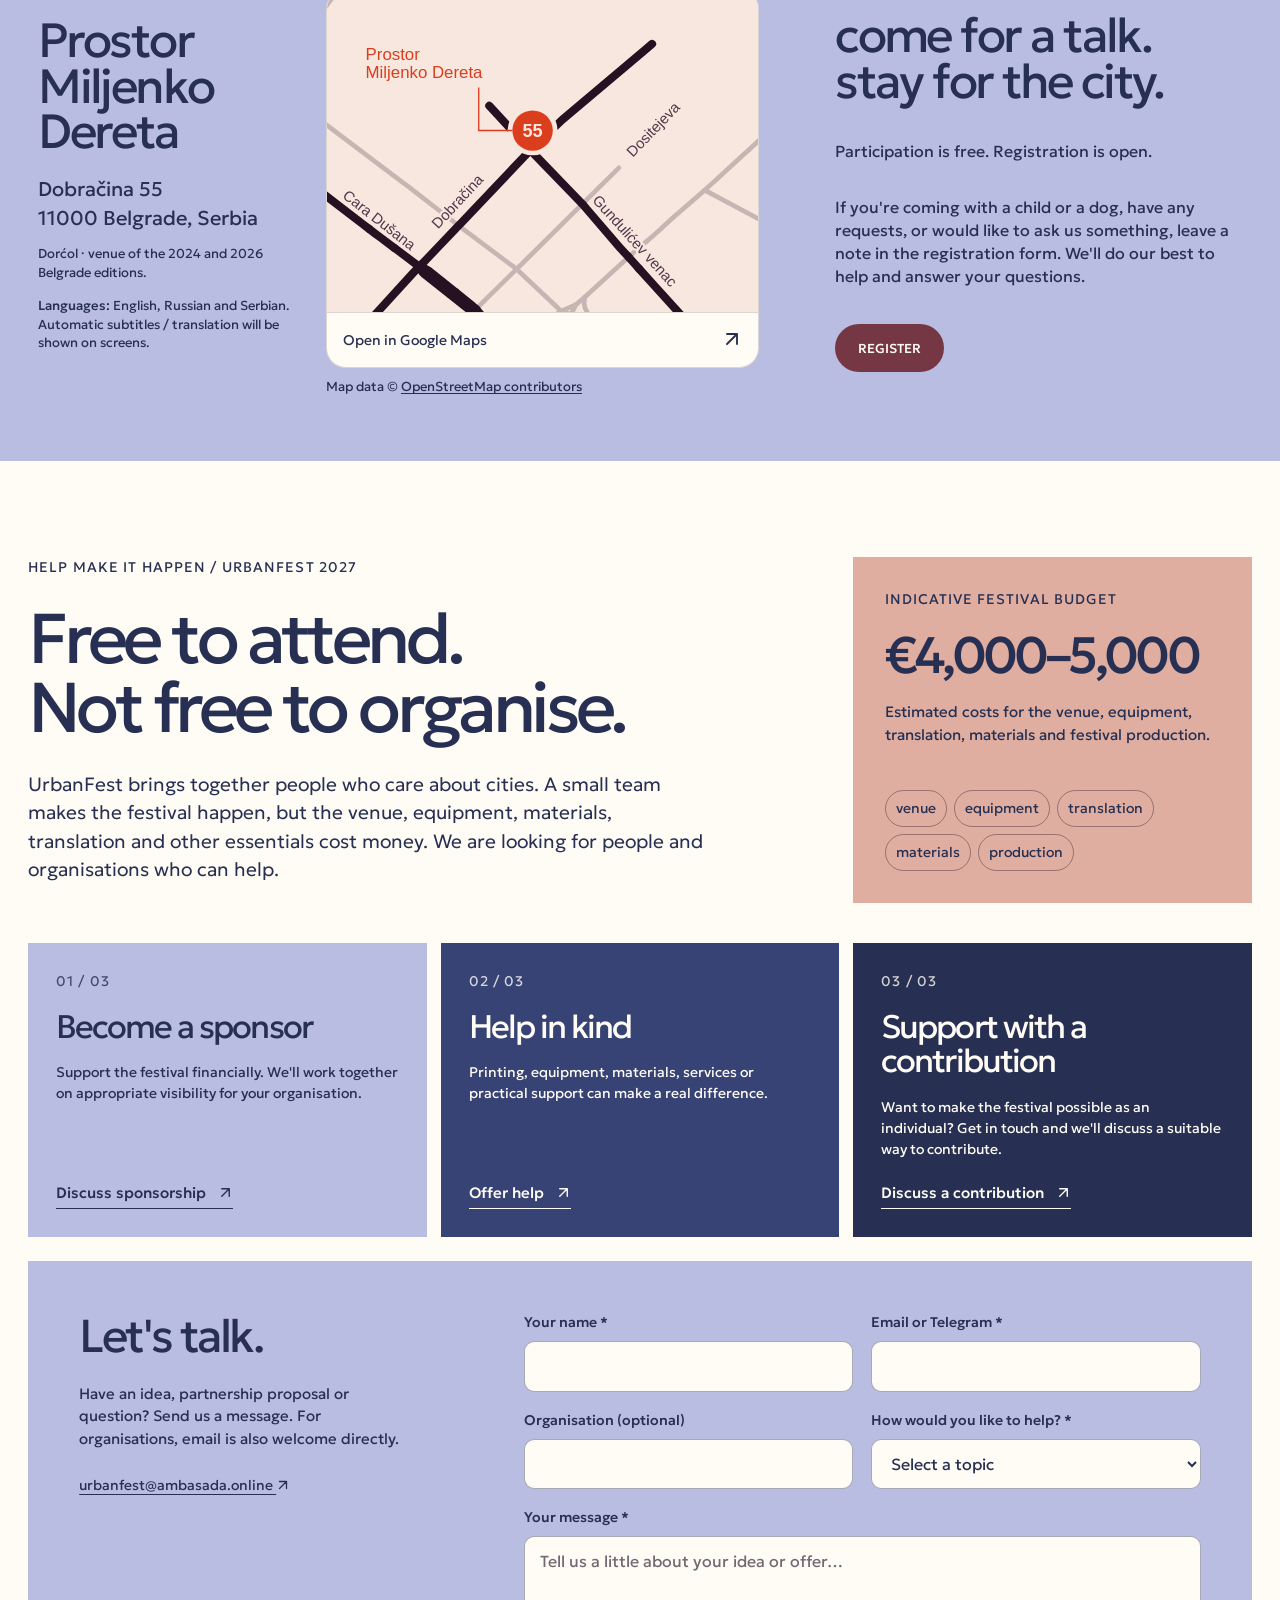
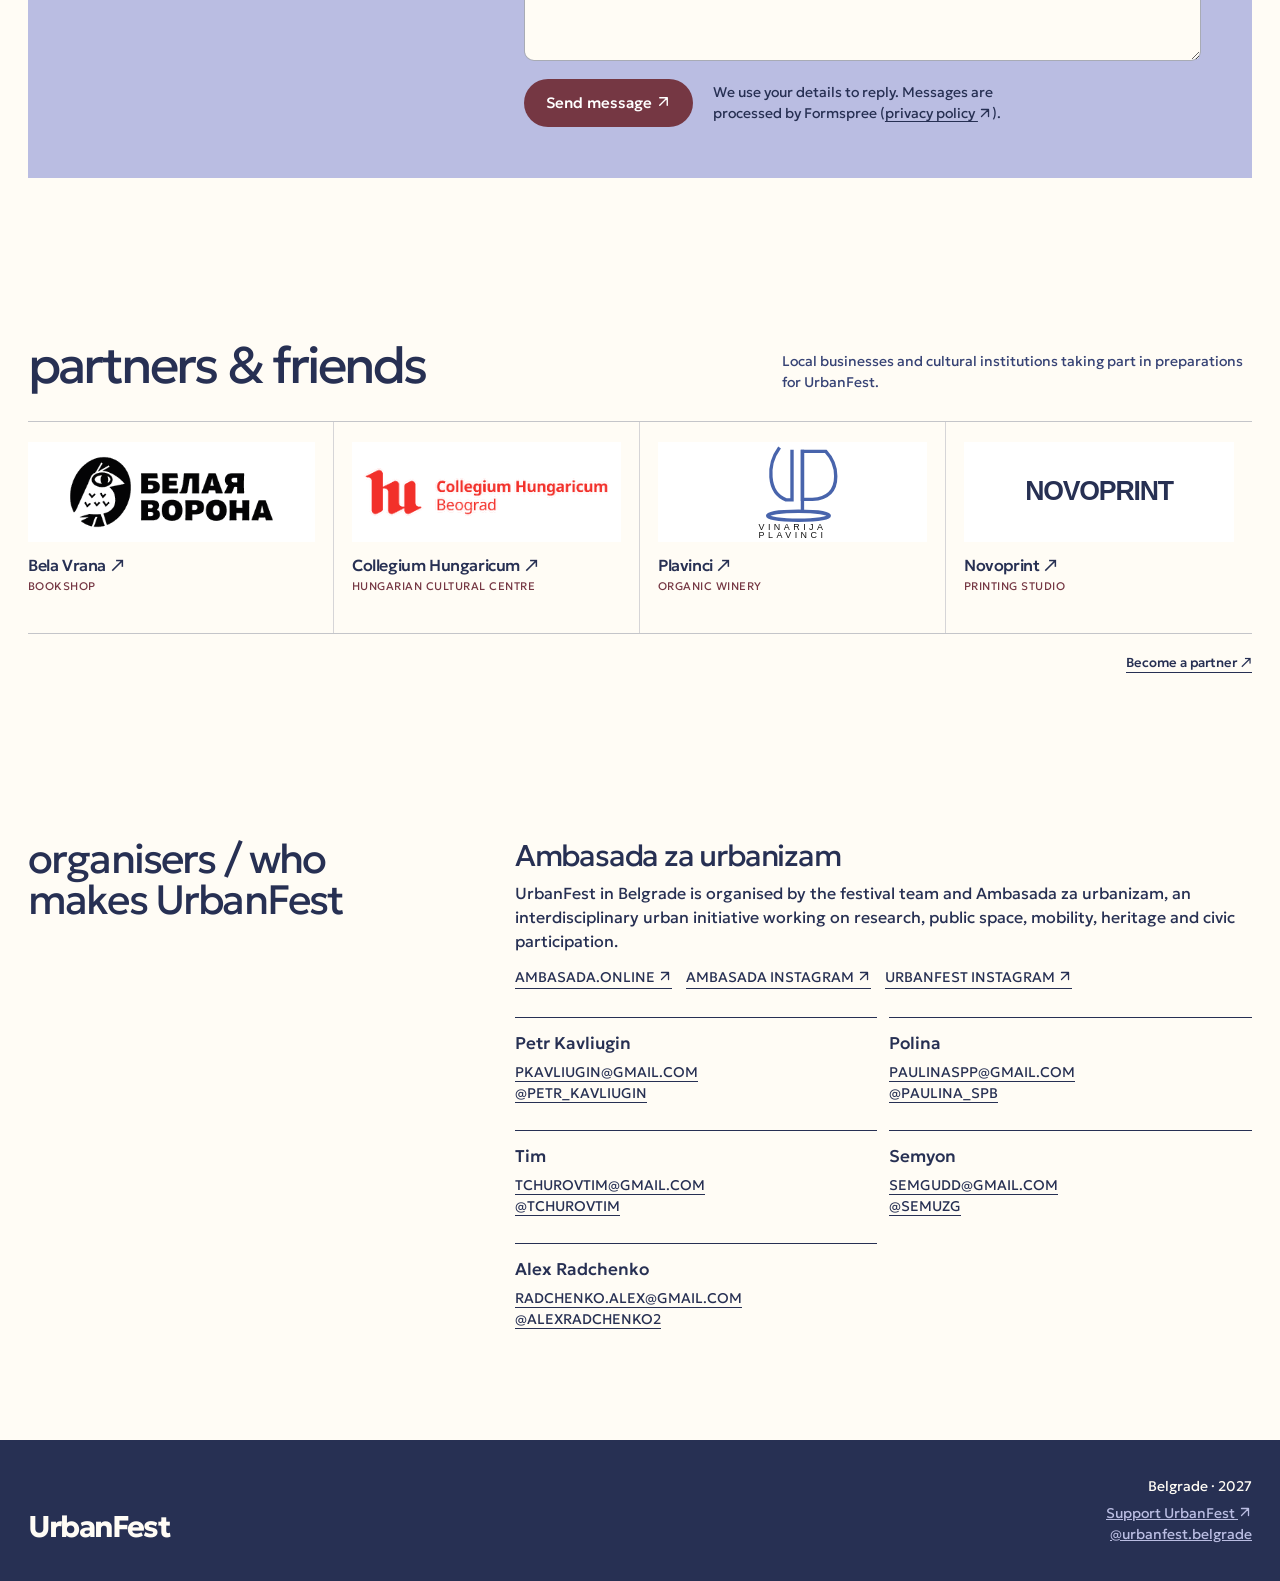
==== commit 98b6002d: "Simplify navigation, remove outdated schedule notice and rename roundtable" ====
--- a/index.html
+++ b/index.html
@@ -69,17 +69,17 @@
 <link rel="stylesheet" href="/assets/partners.css?v=20261107">
 <link rel="stylesheet" href="/assets/program-update.css?v=20261123-ivan">
 <link rel="stylesheet" href="/assets/volunteering.css?v=20261114-compact2">
-<style>.event-details-link{display:inline-block;margin-top:16px;font-size:15px;line-height:1.5;text-underline-offset:4px}</style><link rel="stylesheet" href="/assets/programme-links.css?v=20261127">
+<style>.event-details-link{display:inline-block;margin-top:16px;font-size:15px;line-height:1.5;text-underline-offset:4px}</style><link rel="stylesheet" href="/assets/programme-links.css?v=20261127-menu2">
 </head>
 <body>
-<header><div class="wrap head"><a class="brand" href="#top">UrbanFest</a><nav><a href="/programme/" data-programme>programme</a><a href="#speakers">speakers</a><a href="#workshops">workshops</a><a href="#history">story</a><a href="#about">about</a><a href="#venue">venue</a><a href="#support">support</a><a href="#organizers">organisers</a></nav><div class="langs"><a class="active" href="./" aria-current="page">En</a><a href="./sr/">Sr</a><a href="./ru/">Ru</a></div></div></header>
+<header><div class="wrap head"><a class="brand" href="#top">UrbanFest</a><nav><a href="/programme/" data-programme>programme</a><a href="#about">about</a><a href="#venue">venue</a><a href="#support">support</a></nav><div class="langs"><a class="active" href="./" aria-current="page">En</a><a href="./sr/">Sr</a><a href="./ru/">Ru</a></div></div></header>
 <main id="top">
 <section class="hero"><div class="wrap hero-inner"><div><div class="hero-meta"><a class="chip" href="#venue">Belgrade</a><span class="chip">9 January 2027</span><span class="chip">free entry</span></div><h1 class="hero-title"><span>Urban</span><span>Fest</span></h1><div class="hero-copy"><p>a free independent festival about how cities work and how they can work better</p><a class="hero-register" href="https://docs.google.com/forms/d/1slLSATMFyt-E8ZCHkyF-YfPMIX1MEFKwfa-5wL1tldc/viewform" target="_blank" rel="noreferrer"><span class="hero-register-label">register</span></a></div></div><div class="hero-art"><div class="red-orbit"></div><div class="hero-photo"><img src="/assets/hero-audience.jpg" alt="Audience at UrbanFest in Belgrade"></div><div class="lilac-orbit">talks · workshops · conversations · Belgrade</div><div class="hero-year">2027</div></div></div></section>
 <section class="programme-teaser" aria-label="Programme"><div class="wrap"><p>9 January · doors open at 11:30 · two halls</p><a href="/programme/">View the schedule</a></div></section>
 <div class="marquee"><div>cities · citizens · transport · architecture · ecology · public space · data · design · cities · citizens · transport · architecture · ecology</div></div>
-<section class="section intro-section"><div class="wrap intro-grid"><div><h2>one day to understand the city better</h2><div class="format-list"><span>talks</span><span>workshops</span><span>discussions</span><span>networking</span></div></div><div><p class="intro-text">Transport, streets, housing, architecture, climate, public space, data and heritage. UrbanFest brings professionals and residents into the same room to compare experience, ask questions and think about what could work in Belgrade.</p><p class="intro-note">The full schedule of talks and workshops will be published closer to the festival.</p></div></div></section>
+<section class="section intro-section"><div class="wrap intro-grid"><div><h2>one day to understand the city better</h2><div class="format-list"><span>talks</span><span>workshops</span><span>discussions</span><span>networking</span></div></div><div><p class="intro-text">Transport, streets, housing, architecture, climate, public space, data and heritage. UrbanFest brings professionals and residents into the same room to compare experience, ask questions and think about what could work in Belgrade.</p></div></div></section>
 <section class="section speaker-section" id="speakers"><div class="wrap"><div class="speakers-head"><div><h2>speakers</h2></div><p>Architects, researchers and urban practitioners on how cities work and what can change in Belgrade.</p></div><div class="speaker-cloud"><article class="person"><div class="circle"><img class="speaker-photo" src="/assets/Photo-Jug-500x500.jpg" alt="Jug Cerović" loading="lazy"></div><h3>Jug Cerović</h3><p>architect · founder of Jug Cerovic Architecte DPLG and inat</p><span class="status-chip speaker-topic">architecture</span><div class="speaker-talk"><span class="talk-label">Talk</span><p class="talk-title" lang="en">Belgrade in a mirror - Glimpses of the future</p><p class="talk-note">Seven architectural and urban projects for Belgrade.</p></div></article><article class="person"><div class="circle"><img class="speaker-photo" src="https://leibniz-ifl.de/fileadmin/Redaktion/Das_IfL/Besch%C3%A4ftigte/Zaporozhets_Oksana.jpg" alt="Oksana Zaporozhets" loading="lazy"></div><h3>Oksana Zaporozhets</h3><p>urban sociologist · Georg Simmel Center for Urban Studies, Humboldt University of Berlin</p><span class="status-chip speaker-topic">architecture</span><div class="speaker-talk"><span class="talk-label">Talk</span><p class="talk-title" lang="en">Cities Outside the Mainstream: Ruptured Trajectories and Reinvented Futures</p></div></article><article class="person"><div class="circle"><img class="speaker-photo" src="https://static.wixstatic.com/media/20ca90_b20b7bc4f1d74ad494a4e628a1533a99~mv2.png/v1/fill/w_463%2Ch_560%2Cal_c/oleg.png" alt="Oleg Pachenkov" loading="lazy"></div><h3>Oleg Pachenkov</h3><p>urban sociologist · urban development researcher and consultant</p><span class="status-chip speaker-topic">architecture</span><div class="speaker-talk"><span class="talk-label">Talk</span><p class="talk-title" lang="en">From Placemaking through Participation to Co-Governance: Rediscovering the Political in Urbanism</p></div></article><article class="person"><div class="circle"><img class="speaker-photo shishkin-portrait" src="/assets/alexey-shishkin-20261114.jpg" width="1607" height="2400" alt="Alexey Shishkin" loading="lazy"></div><h3>Alexey Shishkin</h3><p>architect and researcher of speculative architecture and the visual culture of the future</p><span class="status-chip speaker-topic">architecture</span><div class="speaker-talk"><span class="talk-label">Talk</span><p class="talk-title" lang="en">Why do architects need fictional worlds? From the classics of paper utopia to contemporary scenarios</p><p class="talk-note">Working translation; not yet approved by the speaker</p><details class="talk-original"><summary>Original title (RU)</summary><p lang="ru">Зачем архитекторам вымышленные миры? От классиков бумажной утопии до современных сценариев</p></details></div></article><article class="person"><div class="circle"><img class="speaker-photo" src="/assets/konstantin-gladkov.jpg" alt="Konstantin Gladkov" loading="lazy"></div><h3>Konstantin Gladkov</h3><p>multidisciplinary designer and artist · KUNGFUCT</p><span class="status-chip speaker-topic">architecture</span><p class="talk-pending">Lecture title to be announced</p></article><article class="person"><div class="circle portrait-frame"><span class="portrait-fallback" aria-hidden="true">MS</span><img class="speaker-photo mate-portrait" src="/assets/mate-sebok-20261116.jpg" width="1148" height="1200" alt="Máté Sebők" loading="lazy" onerror="this.remove()"></div><h3>Máté Sebők</h3><p>BKK · Centre for Budapest Transport, urban mobility</p><span class="status-chip speaker-topic">transport</span><p class="talk-pending">Lecture title to be announced</p></article><article class="person"><div class="circle portrait-frame"><span class="portrait-fallback" aria-hidden="true">IZ</span><img class="speaker-photo" src="/assets/ilya-zalivukhin.jpg?v=20261104" alt="Ilya Zalivukhin" loading="lazy" onerror="this.remove()"></div><h3>Ilya Zalivukhin</h3><p>architect and urban planner · founder of JAUZA</p><span class="status-chip speaker-topic">architecture</span></article><article class="person" data-speaker="ivan-simic"><div class="circle"><img class="speaker-photo ivan-portrait" src="/assets/ivan-simic-20261123.jpg" alt="Ivan Simić" width="1254" height="1254" loading="lazy" decoding="async"></div><h3>Ivan Simić</h3><p>urbanism researcher · urban heat and green infrastructure</p><span class="status-chip speaker-topic">climate</span><p class="talk-pending">Lecture title to be announced</p></article><article class="person" data-speaker="2027-new"><div class="circle"><img class="speaker-photo" src="/assets/ilya-drigo.jpg" alt="Ilya Drigo" loading="lazy"></div><h3>Ilya Drigo</h3><p>Meteorologist and weather-data analyst</p><span class="status-chip speaker-topic">climate</span><div class="speaker-talk"><span class="talk-label">Lecture</span><p class="talk-title" lang="en">Urban climate: heatwaves, downpours, hail and AI forecasts</p><p class="talk-note">Working title.</p></div></article><article class="person" data-speaker="2027-new"><div class="circle"><img class="speaker-photo elvira-portrait" src="/assets/elvira-ibragimova-20261115.jpg" width="960" height="1280" alt="Elvira Ibragimova" loading="lazy"></div><h3>Elvira Ibragimova</h3><p>historian · PhD in Comparative History · Gerda Henkel Fellow at New Europe College, Bucharest</p><span class="status-chip speaker-topic">architecture</span><div class="speaker-talk"><span class="talk-label">Lecture</span><p class="talk-title" lang="en">Crematoria: architecture and the city</p><p class="talk-note">Working title.</p></div></article><article class="person" data-speaker="kulturni-cerak"><div class="cerak-portraits"><figure><img src="/assets/tamara-cerak-20261118.jpg" alt="Tamara Prodić" width="799" height="1200" loading="lazy"><figcaption>Tamara Prodić</figcaption></figure><figure><img src="/assets/olivera-cerak-20261118.jpg" alt="Olivera Lazić" width="798" height="1200" loading="lazy"><figcaption>Olivera Lazić</figcaption></figure></div><h3>Kulturni Cerak</h3><p>architects and co-founders of Kulturni Cerak · heritage, neighbourhood projects and community life</p><span class="status-chip speaker-topic">heritage</span><p class="talk-pending">Lecture title to be announced</p></article><article class="person" data-speaker="gulnara-safarova"><div class="circle"><img class="speaker-photo gulnara-portrait" src="/assets/gulnara-safarova-20261118.jpg" alt="Gulnara Safarova" width="923" height="1200" loading="lazy"></div><h3>Gulnara Safarova</h3><p>architect specialising in public spaces</p><span class="status-chip speaker-topic">architecture</span><p class="talk-pending">Lecture title to be announced</p></article></div></div></section>
-<section class="section workshops" id="workshops"><div class="wrap"><h2>not only talks</h2><p class="intro-note">Six workshops, from architectural decor to live letterpress printing. Timings and booking details will follow.</p><div class="workshop-grid"><article class="workshop"><div><figure class="workshop-figure"><img class="restoration-photo" src="/assets/workshops/restoration-process.jpg" alt="Restoration of architectural plasterwork: hand and tool working on decorative relief" width="750" height="1000" loading="lazy" decoding="async"></figure><div class="icon">01</div><h3>Architectural decor: old and new</h3><p>A practical workshop with Anastasia Mironova, a restorer of architectural plasterwork. Combine cast decorative details with new elements to create forms inspired by Belgrade architecture. Two identical 1.5-hour sessions, with up to 10 participants in each.</p></div></article><article class="workshop"><div><figure class="workshop-figure"><img src="/assets/workshops/archive-2024-planning.jpg" alt="Participants discussing a large city map at UrbanFest 2024" width="1100" height="732" loading="lazy" decoding="async"><figcaption>Workshop at UrbanFest, 2024 · @starostin_nikita_photo</figcaption></figure><div class="icon">02</div><h3>Make Belgrade your own</h3><p>Creative mapping with Svetlana Kondratyeva. Draw a map of familiar and meaningful places in Belgrade, give them personal names, and explore mental maps and the right to the city. No special skills needed; participants should live in Belgrade or visit regularly. Around 1.5 hours, 6–10 participants.</p></div></article><article class="workshop"><div><figure class="workshop-figure"><img src="/assets/workshops/urban-interventions-wall.jpg" alt="Example of a small urban intervention on a wall" width="700" height="467" loading="lazy" decoding="async"><figcaption>Example of an urban intervention.</figcaption></figure><div class="icon">03</div><h3>Urban interventions</h3><p>A workshop with Konstantin Gladkov / KUNGFUCT about small interventions in urban space.</p></div></article><article class="workshop"><div><figure class="workshop-figure"><img src="/assets/workshops/archive-2024-mapping.jpg" alt="Hands, markers and sticky notes on a city map at UrbanFest 2024" width="1100" height="732" loading="lazy" decoding="async"><figcaption>Workshop at UrbanFest, 2024 · @starostin_nikita_photo</figcaption></figure><div class="icon">04</div><h3>How to shape the city through maps</h3><p>A practical workshop with Mikhail Domrachev about maps as a tool for urban change: Yandex Maps, Google Maps and OpenStreetMap.</p></div></article><article class="workshop"><div><figure class="workshop-figure"><img src="/assets/workshops/archive-2024-drawing.jpg" alt="Participants drawing on a city plan at UrbanFest 2024" width="1100" height="732" loading="lazy" decoding="async"><figcaption>Workshop at UrbanFest, 2024 · @starostin_nikita_photo</figcaption></figure><div class="icon">05</div><h3>Urban drawing workshop</h3><p>Draw together with sociologist Fedor Dokukin using prepared templates.</p></div></article><article class="workshop"><div><figure class="workshop-figure"><img src="/assets/workshops/partisanpress-inking.jpg" alt="Applying red ink with a roller to wooden letterpress type at Partisanpress" width="900" height="600" loading="lazy" decoding="async"></figure><div class="icon">06</div><h3>Live letterpress with Partisanpress</h3><p>A hands-on workshop with Sergey Besov: invent short phrases and print postcards on an Adana letterpress.</p><a class="event-details-link" href="/partisanpress/">More about the event</a></div></article></div></div></section><section class="section uf-volunteering" id="volunteering" aria-labelledby="uf-volunteer-title"><div class="wrap"><div class="uf-volunteer-content"><p class="uf-volunteer-kicker">Roundtable · urban volunteering</p><h2 id="uf-volunteer-title">This city needs us</h2><p class="uf-volunteer-copy">Bringing people and initiatives together to work on useful projects for Belgrade.</p><p class="uf-volunteer-audience"><a href="/volunteering/">More about the event</a></p><div class="uf-volunteer-organizers"><p class="uf-volunteer-kicker">Preparing the session</p><p class="uf-volunteer-names">Katarina Dmitrieva · Alisa Bezman · Alexey Radchenko</p></div></div></div></section>
+<section class="section workshops" id="workshops"><div class="wrap"><h2>not only talks</h2><p class="intro-note">Six workshops, from architectural decor to live letterpress printing. Timings and booking details will follow.</p><div class="workshop-grid"><article class="workshop"><div><figure class="workshop-figure"><img class="restoration-photo" src="/assets/workshops/restoration-process.jpg" alt="Restoration of architectural plasterwork: hand and tool working on decorative relief" width="750" height="1000" loading="lazy" decoding="async"></figure><div class="icon">01</div><h3>Architectural decor: old and new</h3><p>A practical workshop with Anastasia Mironova, a restorer of architectural plasterwork. Combine cast decorative details with new elements to create forms inspired by Belgrade architecture. Two identical 1.5-hour sessions, with up to 10 participants in each.</p></div></article><article class="workshop"><div><figure class="workshop-figure"><img src="/assets/workshops/archive-2024-planning.jpg" alt="Participants discussing a large city map at UrbanFest 2024" width="1100" height="732" loading="lazy" decoding="async"><figcaption>Workshop at UrbanFest, 2024 · @starostin_nikita_photo</figcaption></figure><div class="icon">02</div><h3>Make Belgrade your own</h3><p>Creative mapping with Svetlana Kondratyeva. Draw a map of familiar and meaningful places in Belgrade, give them personal names, and explore mental maps and the right to the city. No special skills needed; participants should live in Belgrade or visit regularly. Around 1.5 hours, 6–10 participants.</p></div></article><article class="workshop"><div><figure class="workshop-figure"><img src="/assets/workshops/urban-interventions-wall.jpg" alt="Example of a small urban intervention on a wall" width="700" height="467" loading="lazy" decoding="async"><figcaption>Example of an urban intervention.</figcaption></figure><div class="icon">03</div><h3>Urban interventions</h3><p>A workshop with Konstantin Gladkov / KUNGFUCT about small interventions in urban space.</p></div></article><article class="workshop"><div><figure class="workshop-figure"><img src="/assets/workshops/archive-2024-mapping.jpg" alt="Hands, markers and sticky notes on a city map at UrbanFest 2024" width="1100" height="732" loading="lazy" decoding="async"><figcaption>Workshop at UrbanFest, 2024 · @starostin_nikita_photo</figcaption></figure><div class="icon">04</div><h3>How to shape the city through maps</h3><p>A practical workshop with Mikhail Domrachev about maps as a tool for urban change: Yandex Maps, Google Maps and OpenStreetMap.</p></div></article><article class="workshop"><div><figure class="workshop-figure"><img src="/assets/workshops/archive-2024-drawing.jpg" alt="Participants drawing on a city plan at UrbanFest 2024" width="1100" height="732" loading="lazy" decoding="async"><figcaption>Workshop at UrbanFest, 2024 · @starostin_nikita_photo</figcaption></figure><div class="icon">05</div><h3>Urban drawing workshop</h3><p>Draw together with sociologist Fedor Dokukin using prepared templates.</p></div></article><article class="workshop"><div><figure class="workshop-figure"><img src="/assets/workshops/partisanpress-inking.jpg" alt="Applying red ink with a roller to wooden letterpress type at Partisanpress" width="900" height="600" loading="lazy" decoding="async"></figure><div class="icon">06</div><h3>Live letterpress with Partisanpress</h3><p>A hands-on workshop with Sergey Besov: invent short phrases and print postcards on an Adana letterpress.</p><a class="event-details-link" href="/partisanpress/">More about the event</a></div></article></div></div></section><section class="section uf-volunteering" id="volunteering" aria-labelledby="uf-volunteer-title"><div class="wrap"><div class="uf-volunteer-content"><p class="uf-volunteer-kicker">Urban initiatives and volunteering</p><h2 id="uf-volunteer-title">Roundtable</h2><p class="uf-volunteer-copy">Bringing people and initiatives together to work on useful projects for Belgrade.</p><p class="uf-volunteer-audience"><a href="/volunteering/">More about the event</a></p><div class="uf-volunteer-organizers"><p class="uf-volunteer-kicker">Preparing the session</p><p class="uf-volunteer-names">Katarina Dmitrieva · Alisa Bezman · Alexey Radchenko</p></div></div></div></section>
 <section class="festival-extras-section" id="extras" aria-labelledby="festival-extras-title"><div class="wrap"><div class="festival-extras-head"><div><span class="festival-extras-kicker">Beyond the programme</span><h2 class="festival-extras-title" id="festival-extras-title">And there's more.</h2></div><p class="festival-extras-intro">UrbanFest is also a place to meet, explore and spend time together between sessions.</p></div><div class="festival-extras-grid"><div class="festival-extras-item"><span class="festival-extras-index">01</span><h3>Coffee corner</h3><p>Coffee and a chance to catch up between talks.</p></div><div class="festival-extras-item"><span class="festival-extras-index">02</span><h3>Festival shop</h3><p>Urban-inspired souvenirs and things to take home.</p></div><div class="festival-extras-item"><span class="festival-extras-index">03</span><h3>Partner gifts and prizes</h3><p>Little gifts and prizes from organisations supporting UrbanFest.</p></div><div class="festival-extras-item"><span class="festival-extras-index">04</span><h3>A few surprises</h3><p>More details to be revealed closer to the festival.</p></div></div></div></section>
 <section class="section history" id="history"><div class="wrap"><div class="history-top"><div><h2>2020→2027</h2></div><div class="history-copy"><p>UrbanFest began in 2020. Before Belgrade, editions were held in St Petersburg.</p><p>The first Belgrade edition took place in January 2024, followed by September 2024 and January 2026. UrbanFest 2027 will be the seventh edition overall and the fourth in Belgrade.</p></div></div><div class="photo-wall"><div class="ph a"><img src="/assets/history-audience.jpg" alt="Audience at UrbanFest in Belgrade"></div><div class="ph b"><img src="/assets/history-stage.jpg" alt="UrbanFest stage and audience"></div><div class="ph c"><img src="/assets/history-talk.jpg" alt="Talk at UrbanFest"></div><div class="ph d"><img src="/assets/history-participants.jpg" alt="UrbanFest participants"></div><div class="ph e"><img src="/assets/history-workshop.jpg" alt="UrbanFest workshop"></div><div class="archive-card"><strong>Belgrade<br>2024 + 2026</strong><p>Three Belgrade editions with full halls, talks, workshops and conversations that carried on after the programme ended.</p><div class="archive-links"><a href="https://urbanfest2026.tilda.ws/2024" target="_blank" rel="noreferrer">September 2024 archive <svg class="external-arrow" aria-hidden="true" focusable="false" viewBox="0 0 16 16"><path d="M4 12 12 4M4 4h8v8"/></svg></a><a href="https://urbanfest2026.tilda.ws/en" target="_blank" rel="noreferrer">2026 archive <svg class="external-arrow" aria-hidden="true" focusable="false" viewBox="0 0 16 16"><path d="M4 12 12 4M4 4h8v8"/></svg></a></div></div></div><div class="past-speakers"><div class="past-speakers-head"><h3>some of the people already part of UrbanFest</h3><p>A selection from the Belgrade editions, across transport, architecture, public space, design and urban research.</p></div><div class="names"><div class="name-row"><strong>Iva Čukić</strong><span>green infrastructure &amp; community-led urban change</span><em>2024</em></div><div class="name-row"><strong>Jelena Ivanović Vojvodić</strong><span>BINA Urban Hub &amp; public space</span><em>2024</em></div><div class="name-row"><strong>Aleksandra Chertkova</strong><span>third places &amp; community spaces</span><em>2024</em></div><div class="name-row"><strong>Ilya Tokarev</strong><span>community agreements &amp; territory development</span><em>2024</em></div><div class="name-row"><strong>Egor Muleev</strong><span>transport &amp; mobilities</span><em>2026</em></div><div class="name-row"><strong>Maria Tinika</strong><span>public space &amp; everyday urban practice</span><em>2026</em></div><div class="name-row"><strong>Ilya Birman</strong><span>design &amp; wayfinding</span><em>2026</em></div><div class="name-row"><strong>Ana Šabanović</strong><span>green infrastructure &amp; urban research</span><em>2026</em></div></div></div></div></section>
 <section class="section about" id="about"><div class="wrap about-layout"><div><h2>cities are easier to change when we understand them</h2></div><div><p class="about-copy">UrbanFest is a free independent festival about how cities work and how they can work better.</p><p>We bring together urbanists, architects, researchers, designers, transport experts and residents for talks, workshops and conversations rooted in Belgrade and connected to experience from other cities. The first Belgrade edition in 2024 also helped spark Ambasada za urbanizam, which now develops research, public-space, mobility and urban-heritage projects throughout the year.</p><a href="https://www.instagram.com/urbanfest.belgrade/" target="_blank" rel="noreferrer" class="about-instagram">UrbanFest Instagram</a></div></div></section>
--- a/assets/programme-links.css
+++ b/assets/programme-links.css
@@ -4,5 +4,4 @@
 .programme-teaser a{display:inline-flex;align-items:center;justify-content:center;min-height:46px;padding:10px 22px;border-radius:999px;background:var(--figma-wine);color:var(--figma-ivory);font-size:15px;line-height:1.4;text-decoration:none;text-align:center}
 .programme-teaser a:hover{background:var(--figma-navy)}
 .programme-teaser a:focus-visible{outline:3px solid var(--figma-navy);outline-offset:4px}
-@media(min-width:901px) and (max-width:1200px){.head{height:auto;min-height:72px;grid-template-columns:1fr auto}.head .brand{grid-column:1;grid-row:1;padding-top:12px}.head .langs{grid-column:2;grid-row:1;padding-top:12px}.head nav{grid-column:1/-1;grid-row:2;flex-wrap:wrap;gap:8px 22px;padding-bottom:12px}}
 @media(max-width:560px){.programme-teaser .wrap{align-items:flex-start;flex-direction:column;gap:12px}.programme-teaser p{font-size:14px}.programme-teaser a{font-size:14px}}
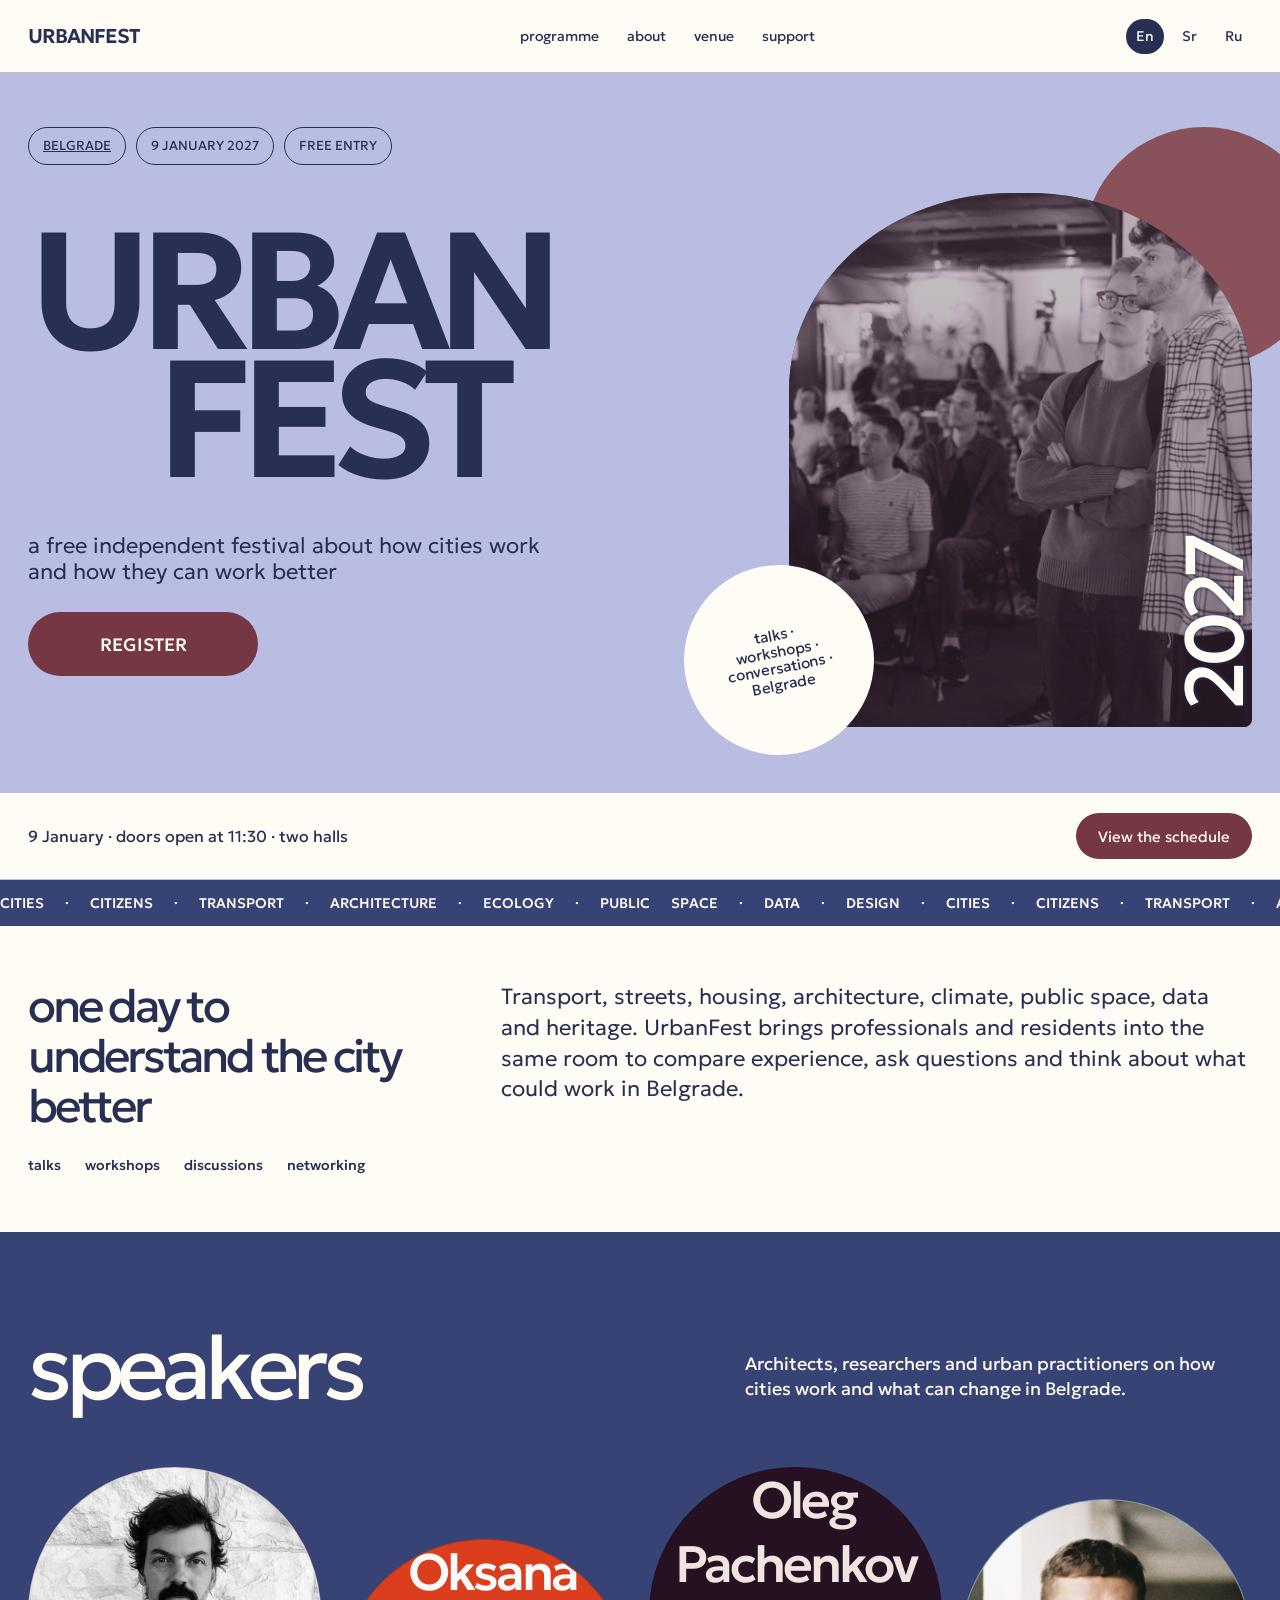
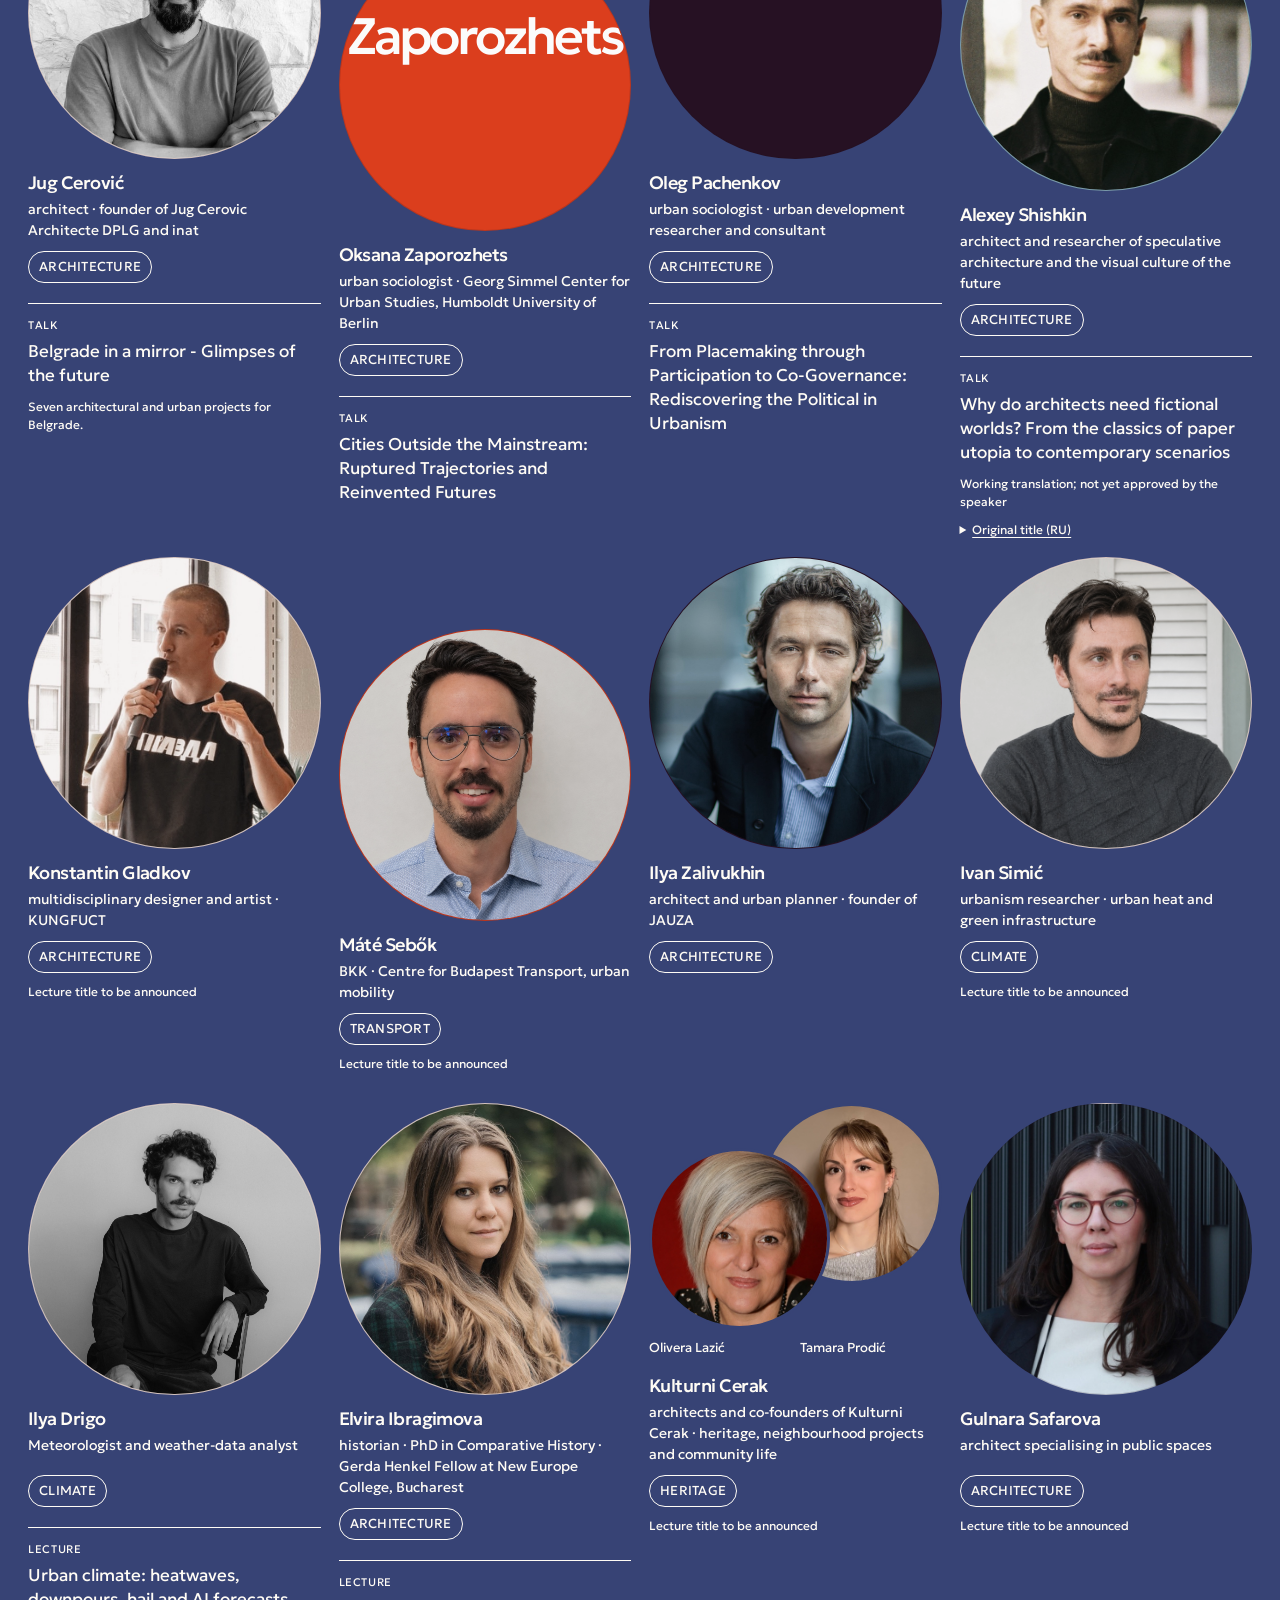
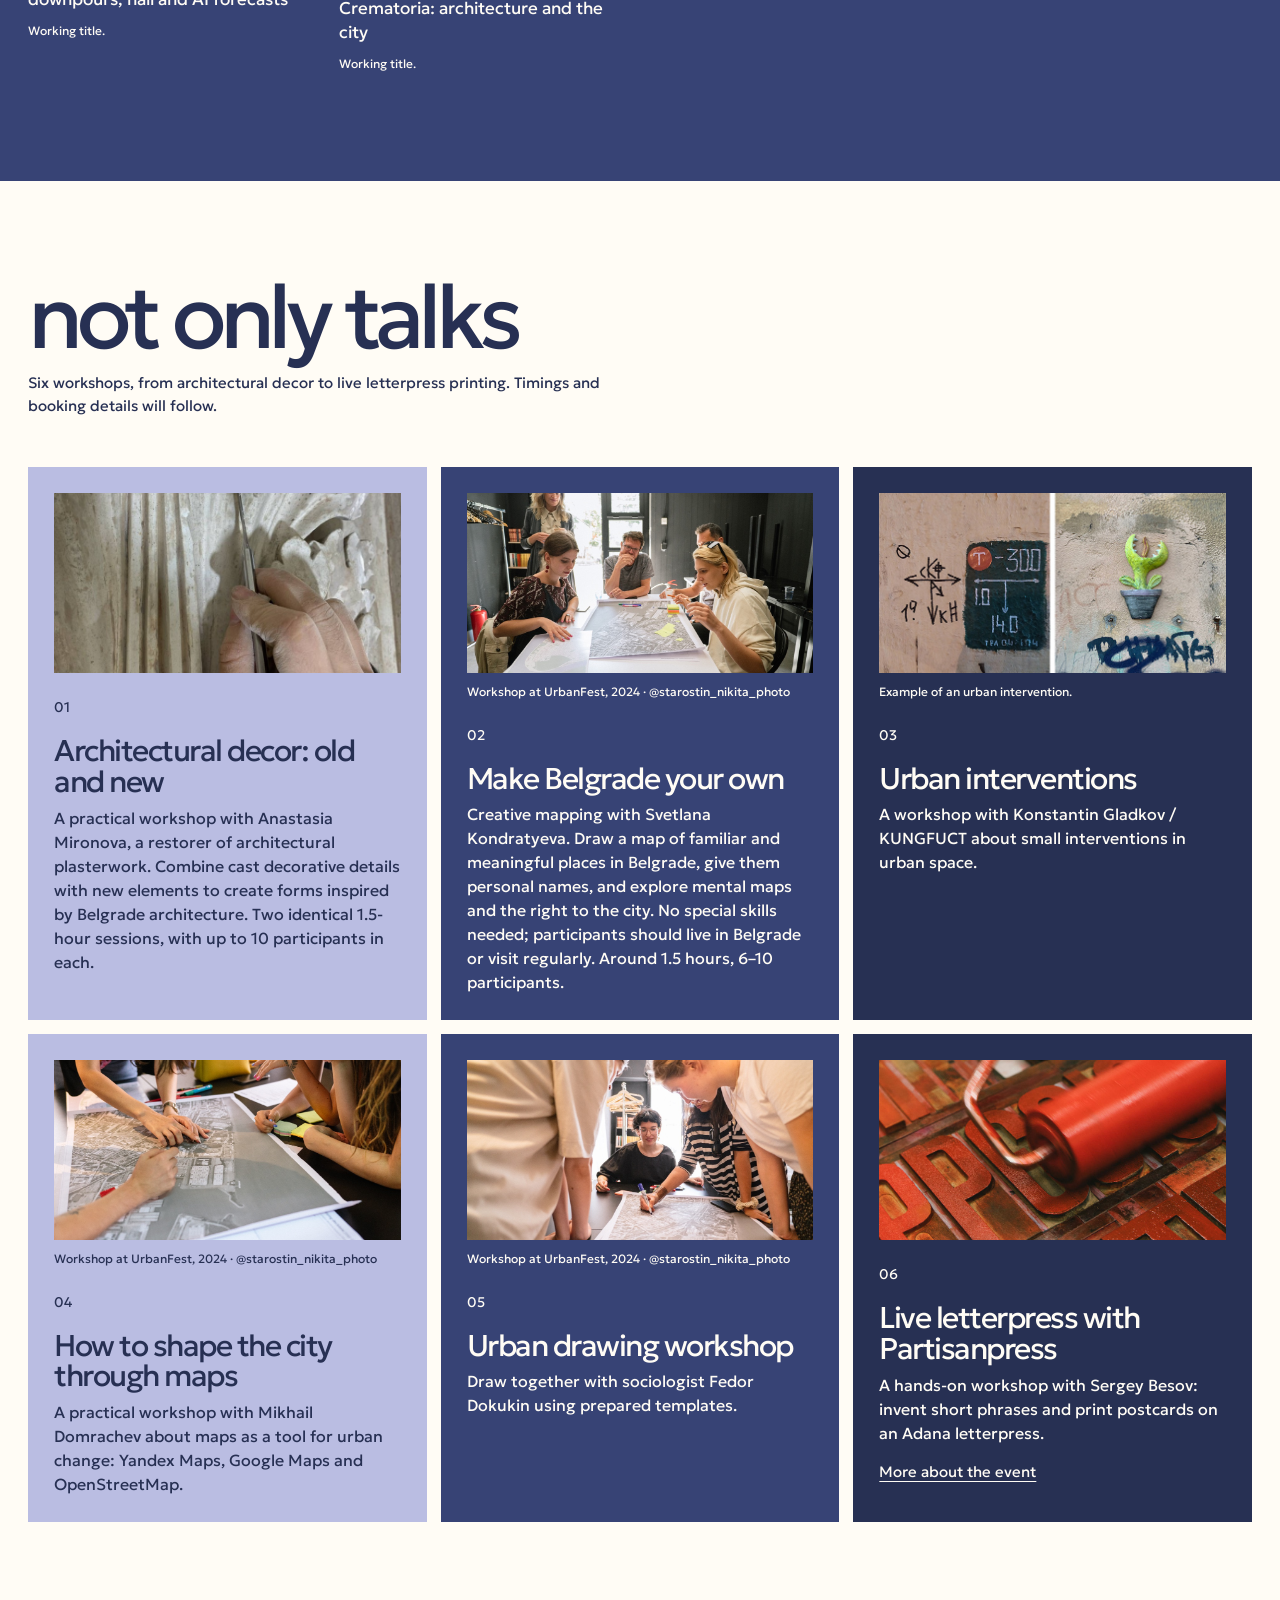
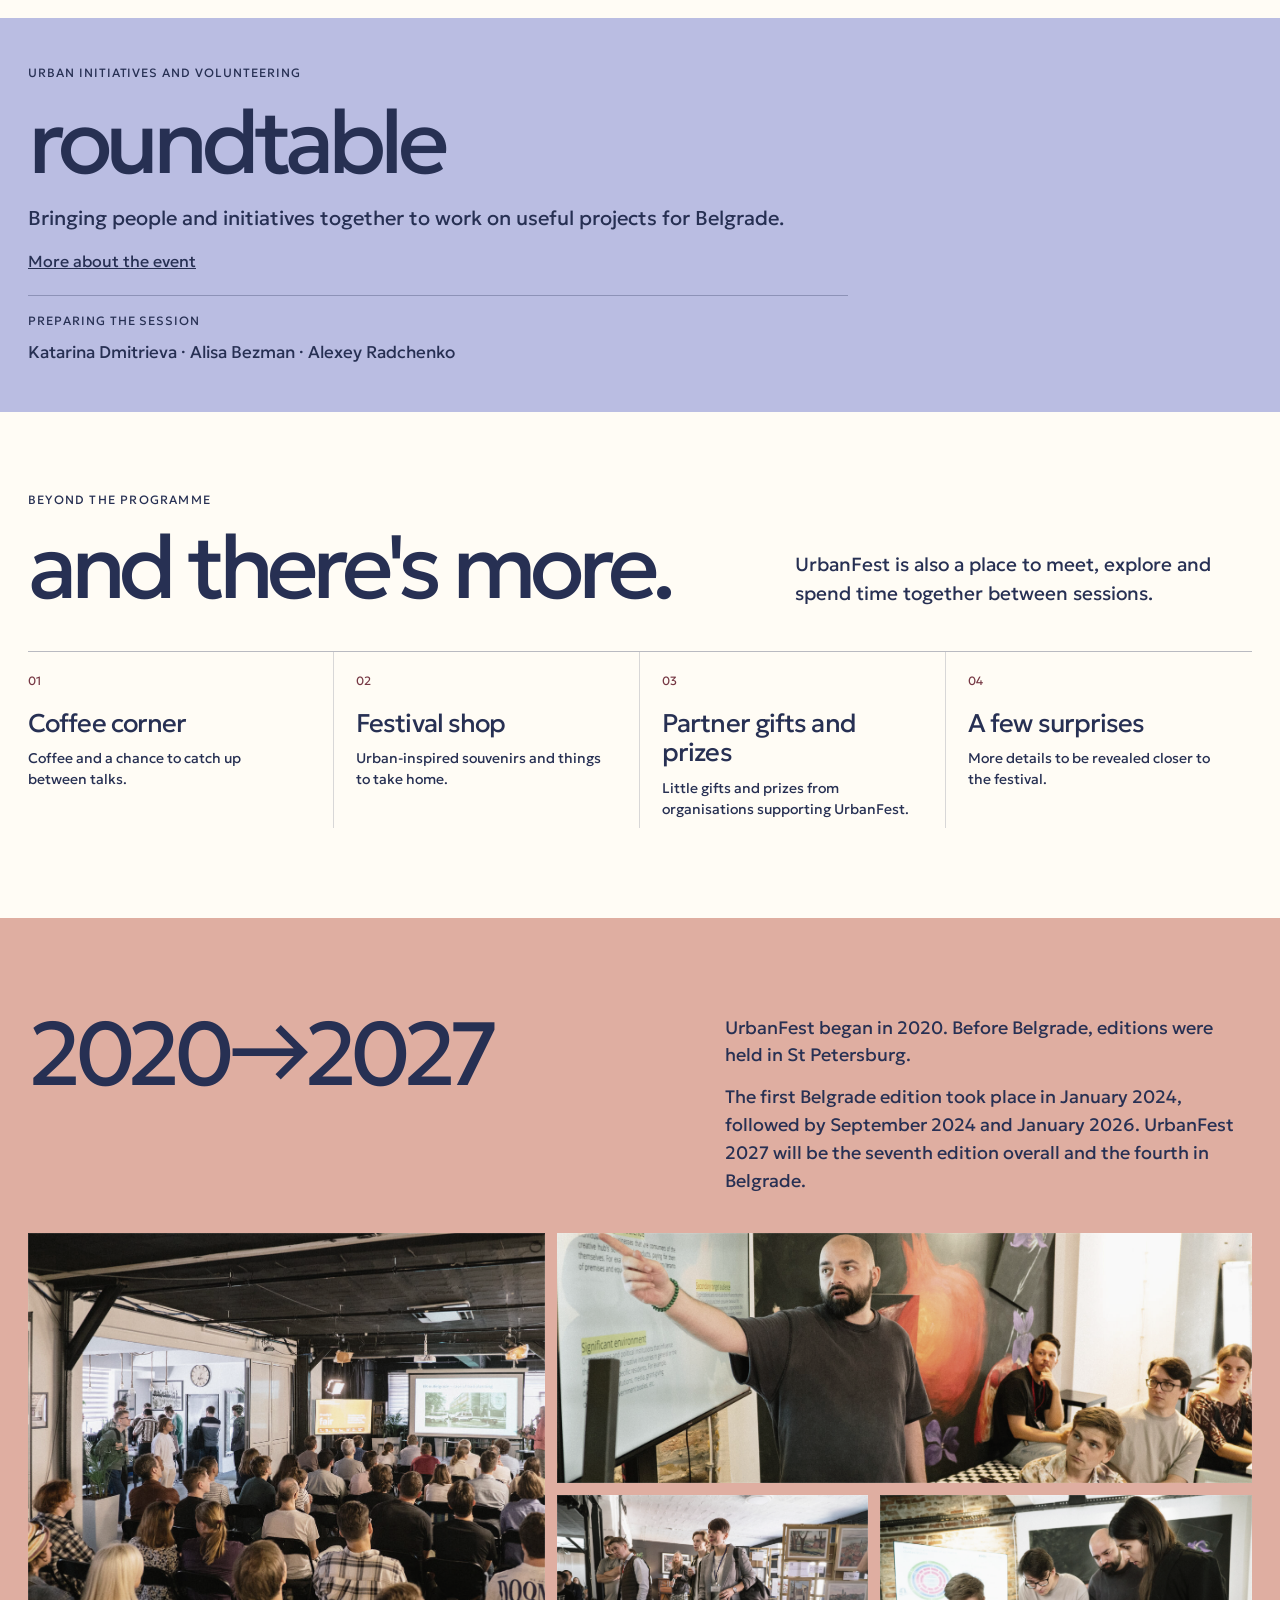
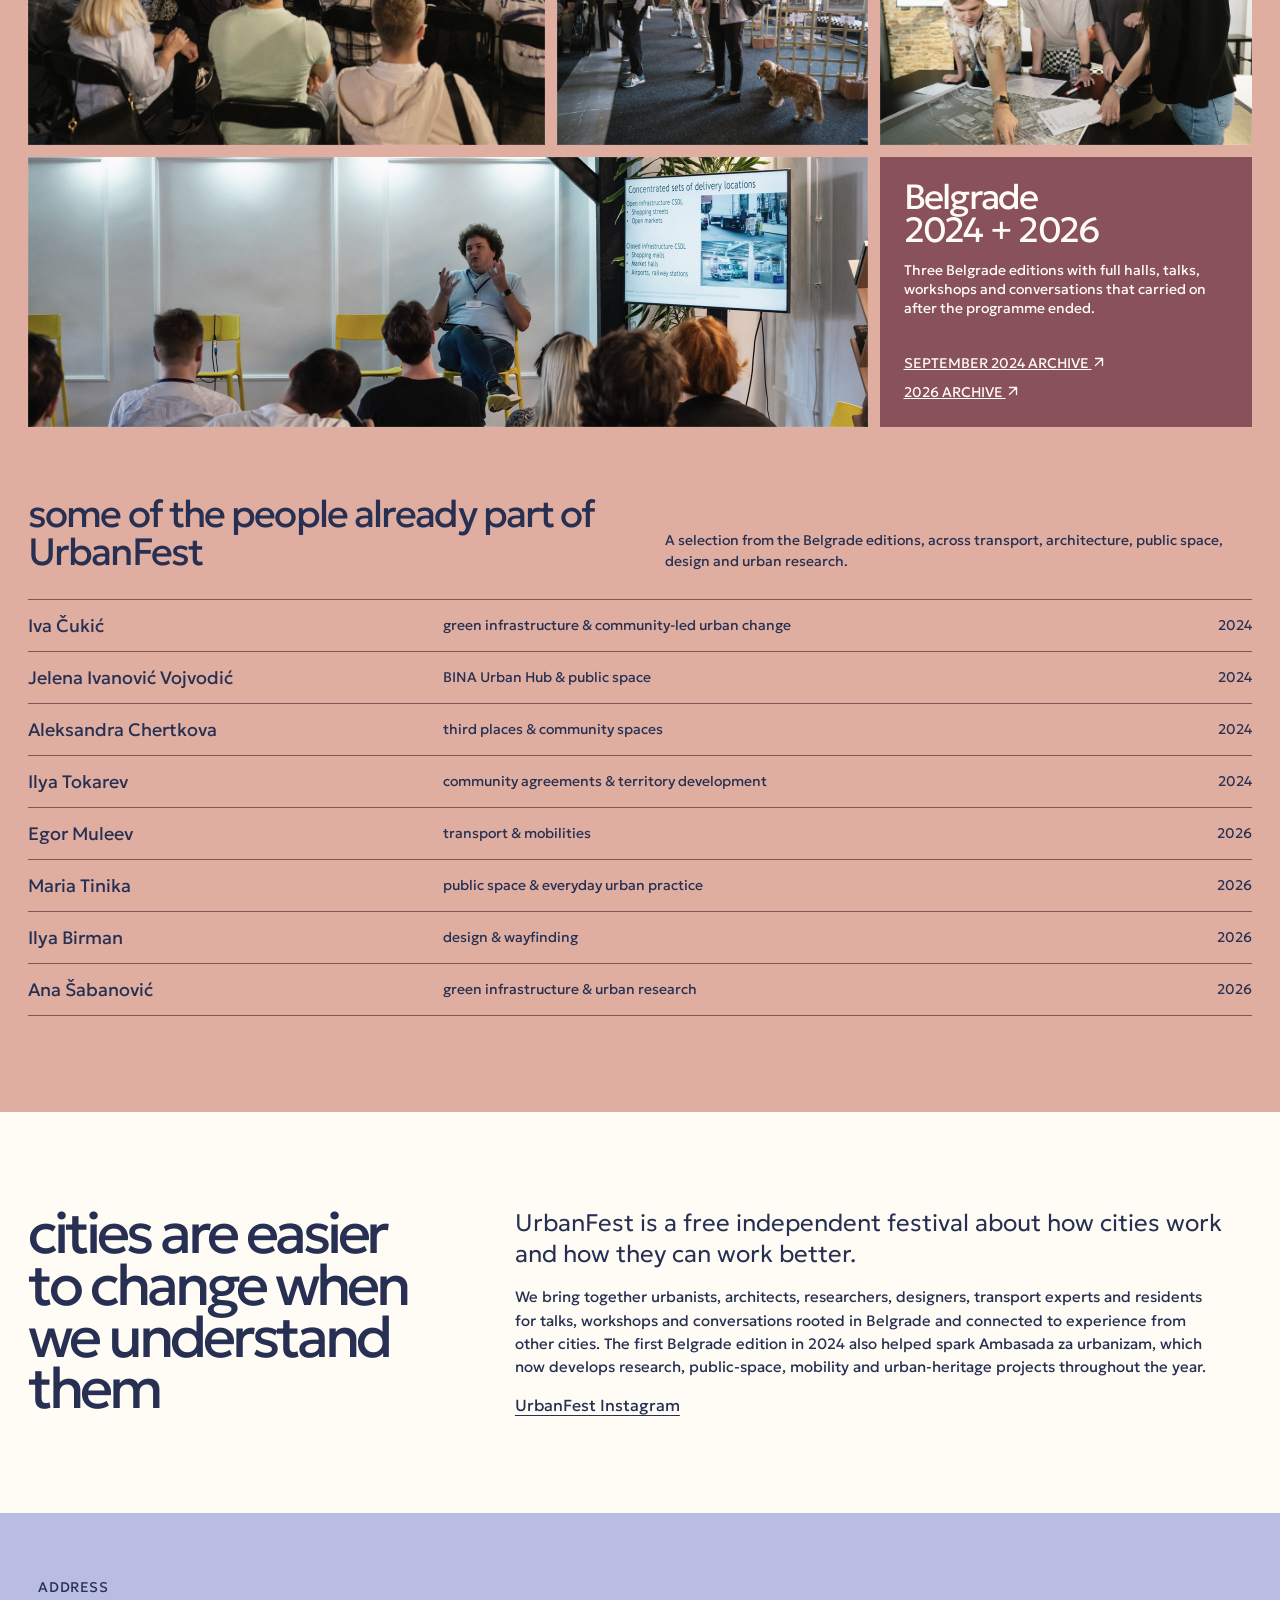
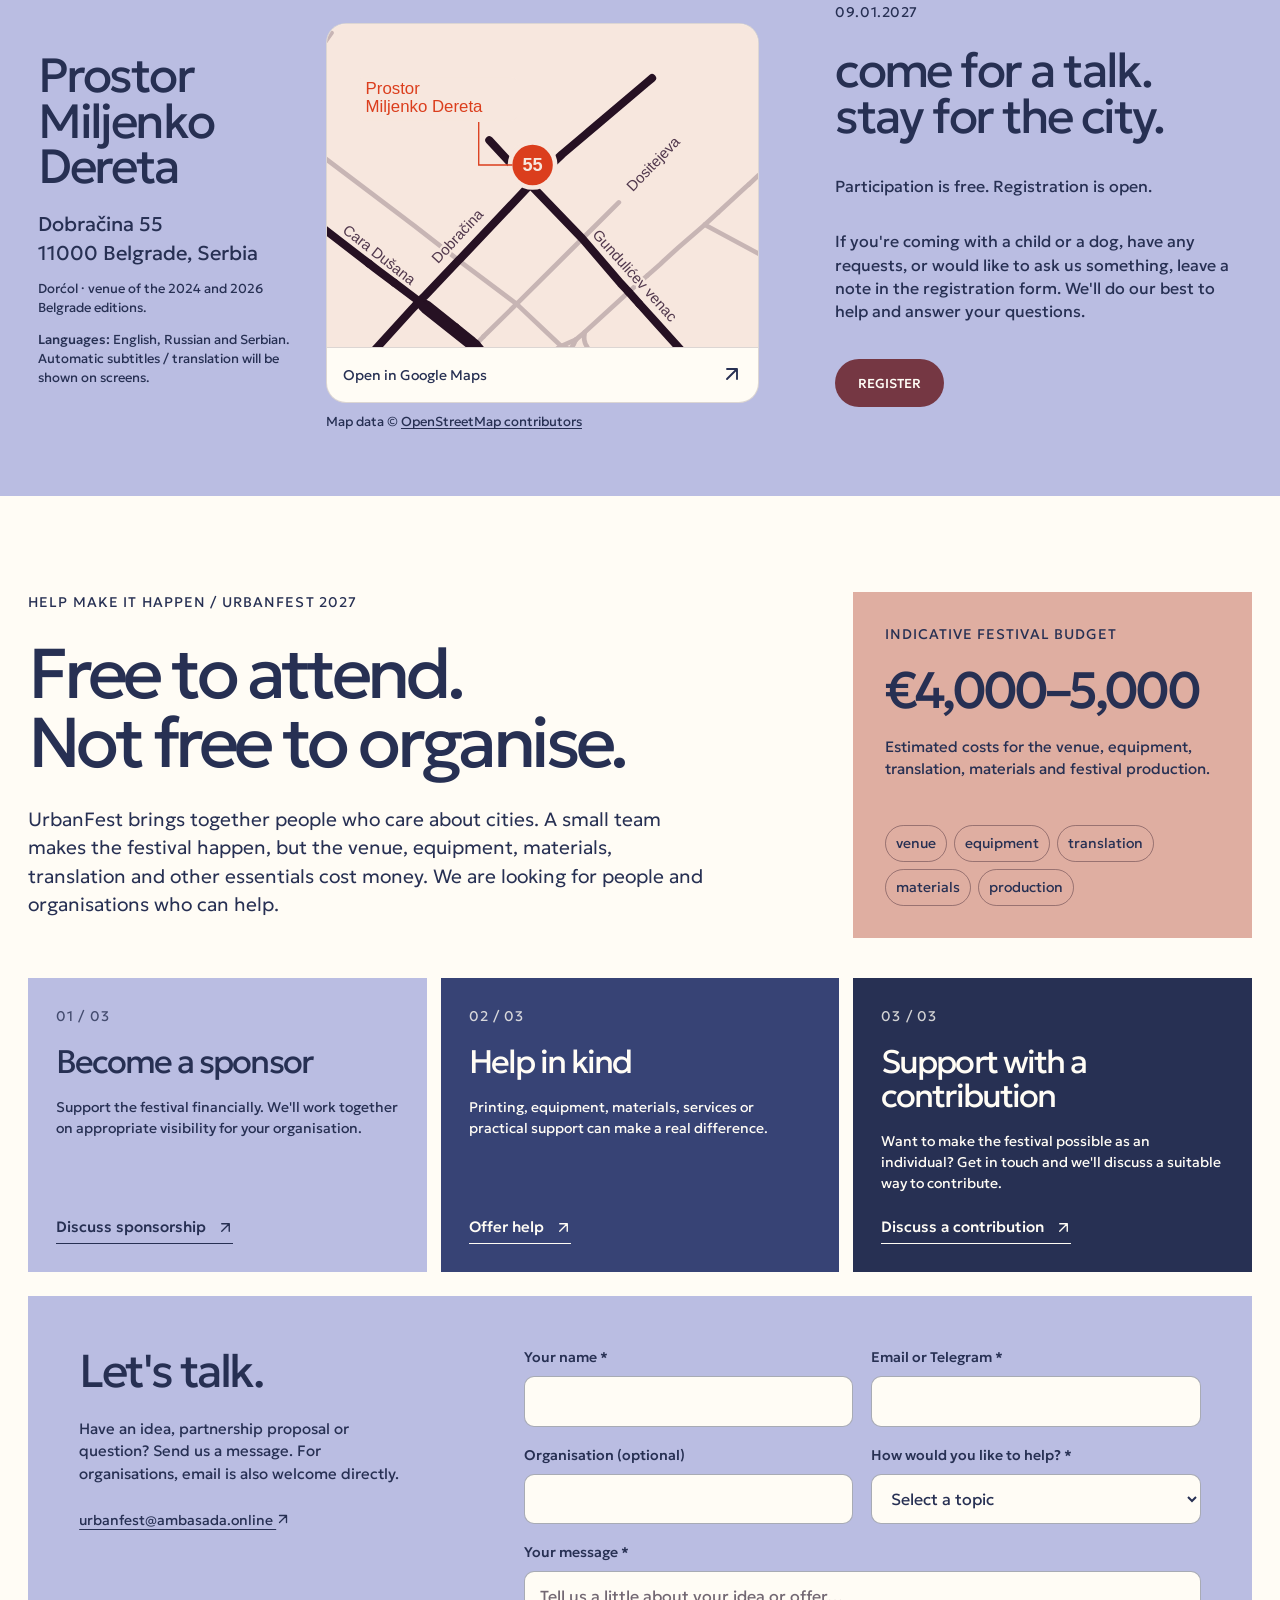
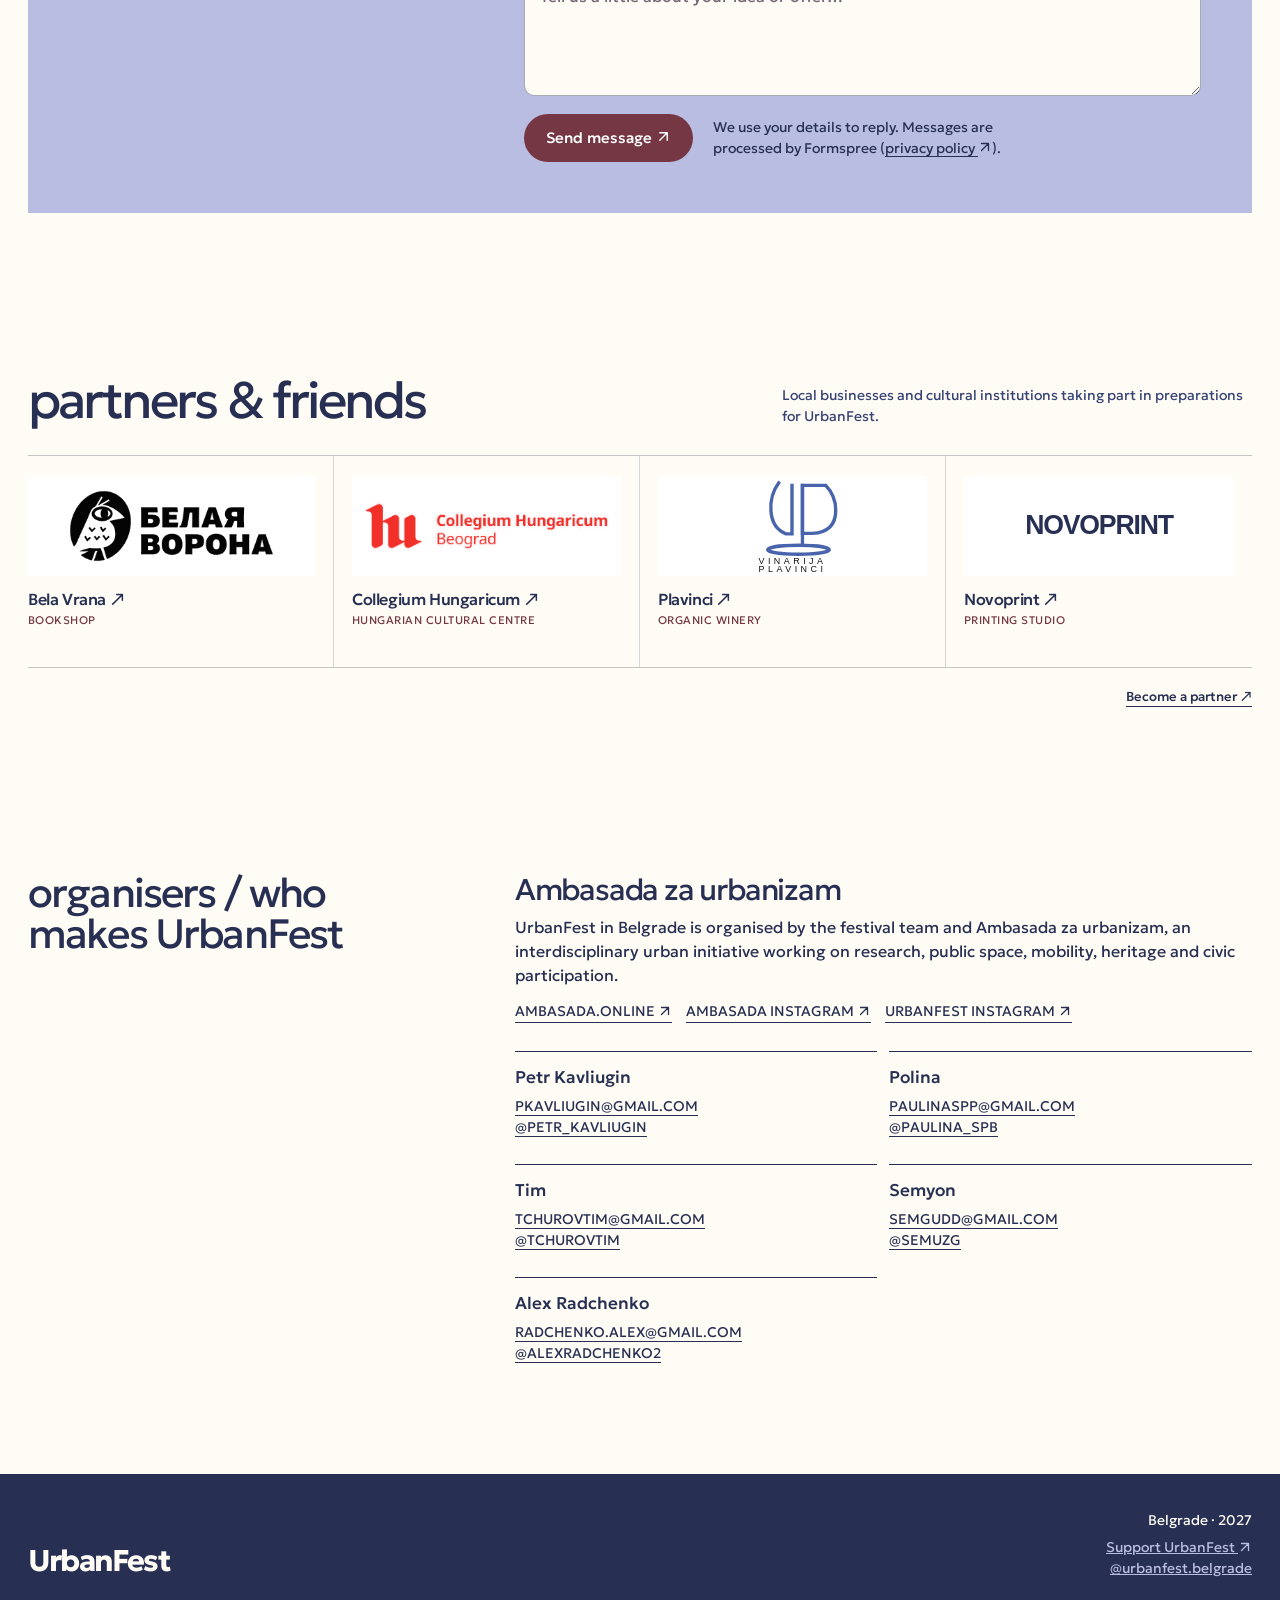
==== commit ad7bd747: "Unify heading typography across speakers, workshops and roundtable" ====
--- a/index.html
+++ b/index.html
@@ -62,7 +62,7 @@
 </script>
 <script src="/assets/analytics.js" defer></script>
 <link rel="stylesheet" href="/assets/support.css">
-<link rel="stylesheet" href="/assets/figma-theme.css?v=20261114-compact-intro">
+<link rel="stylesheet" href="/assets/figma-theme.css?v=20261127-section-headings">
 <link rel="stylesheet" href="/assets/history.css?v=20261023">
 <script defer src="/assets/support.js"></script>
 <link rel="stylesheet" href="/assets/festival-extras.css?v=20261104">
--- a/assets/figma-theme.css
+++ b/assets/figma-theme.css
@@ -154,3 +154,15 @@
  .intro-grid .intro-text{font-size:20px;line-height:1.45}
  .intro-grid .format-list{margin-top:20px}
 }
+
+/* Main programme sections share one heading scale at every breakpoint. */
+:root{--uf-section-heading-size:clamp(52px,7vw,96px)}
+#speakers h2,#workshops h2,#volunteering h2,#extras .festival-extras-title{
+ font-size:var(--uf-section-heading-size);
+ line-height:.9;
+ letter-spacing:-.07em;
+ font-weight:400;
+}
+@media(max-width:560px){
+ :root{--uf-section-heading-size:clamp(40px,10vw,56px)}
+}
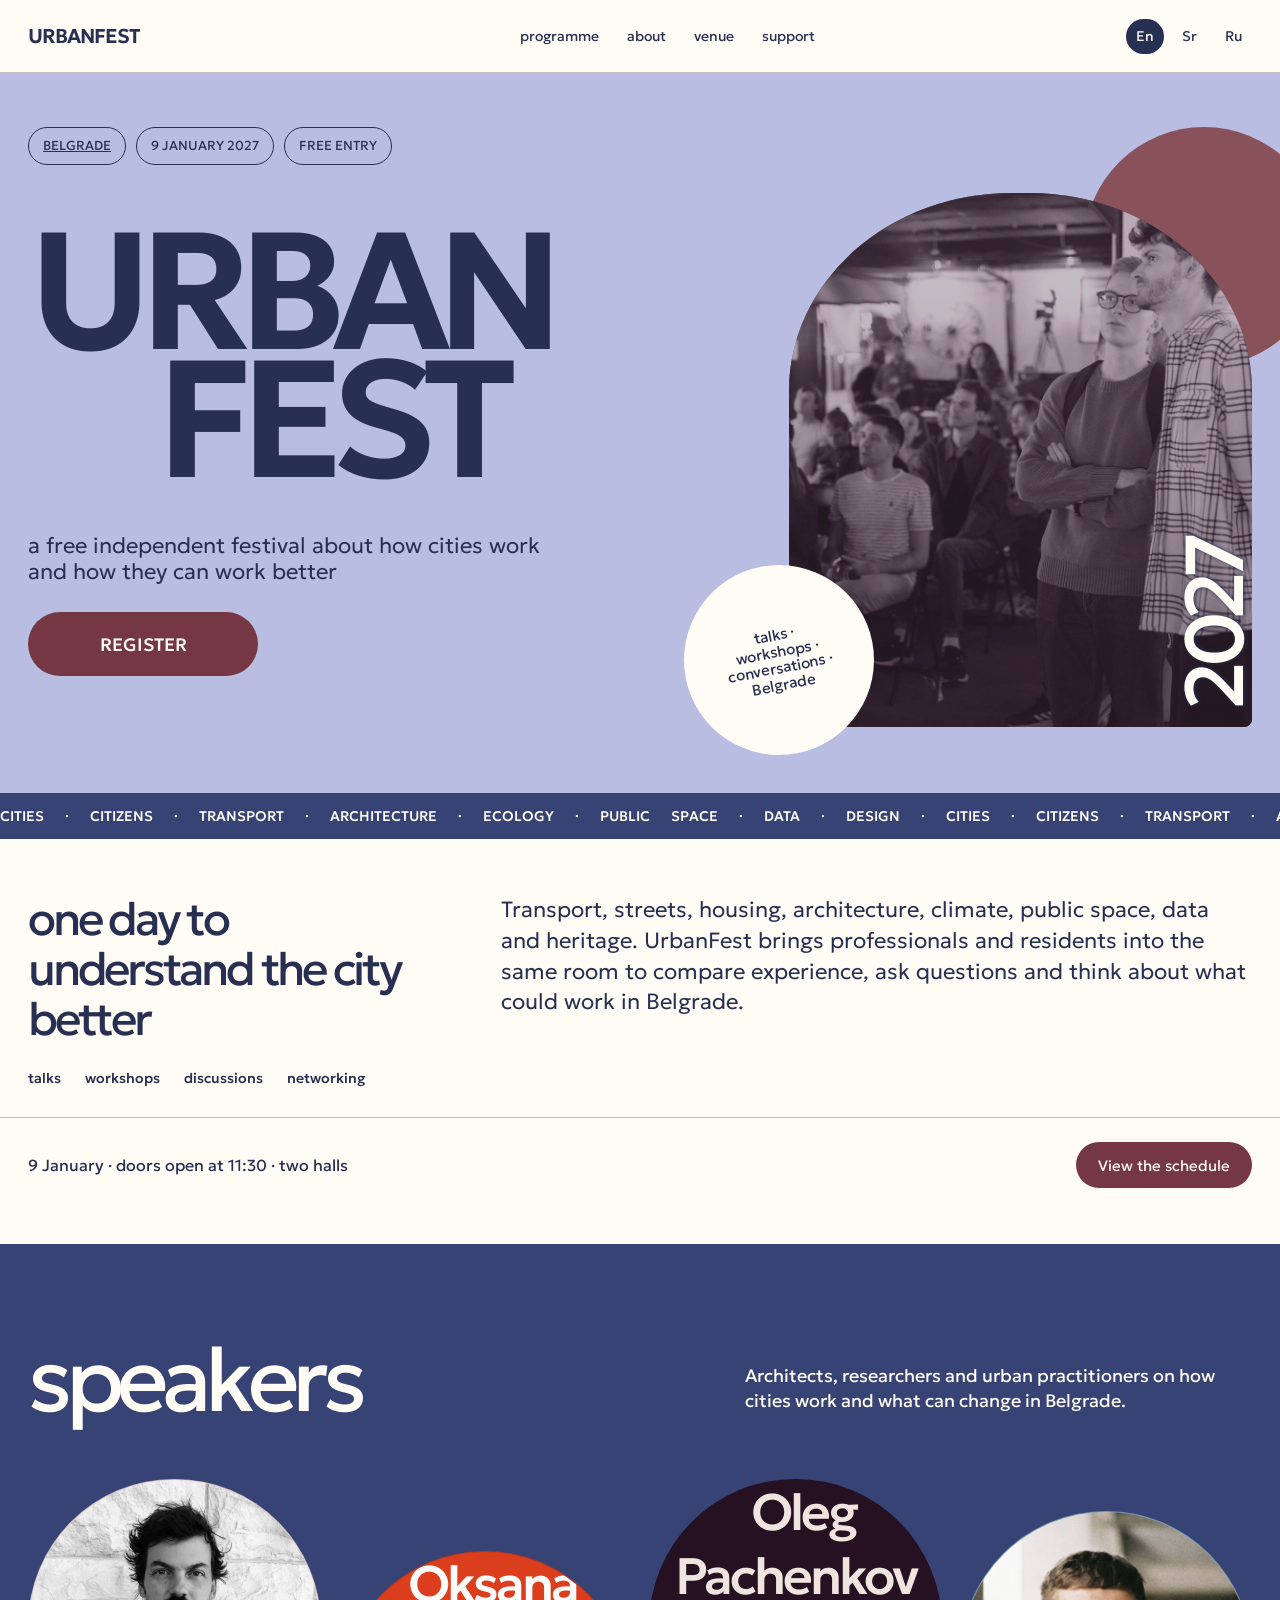
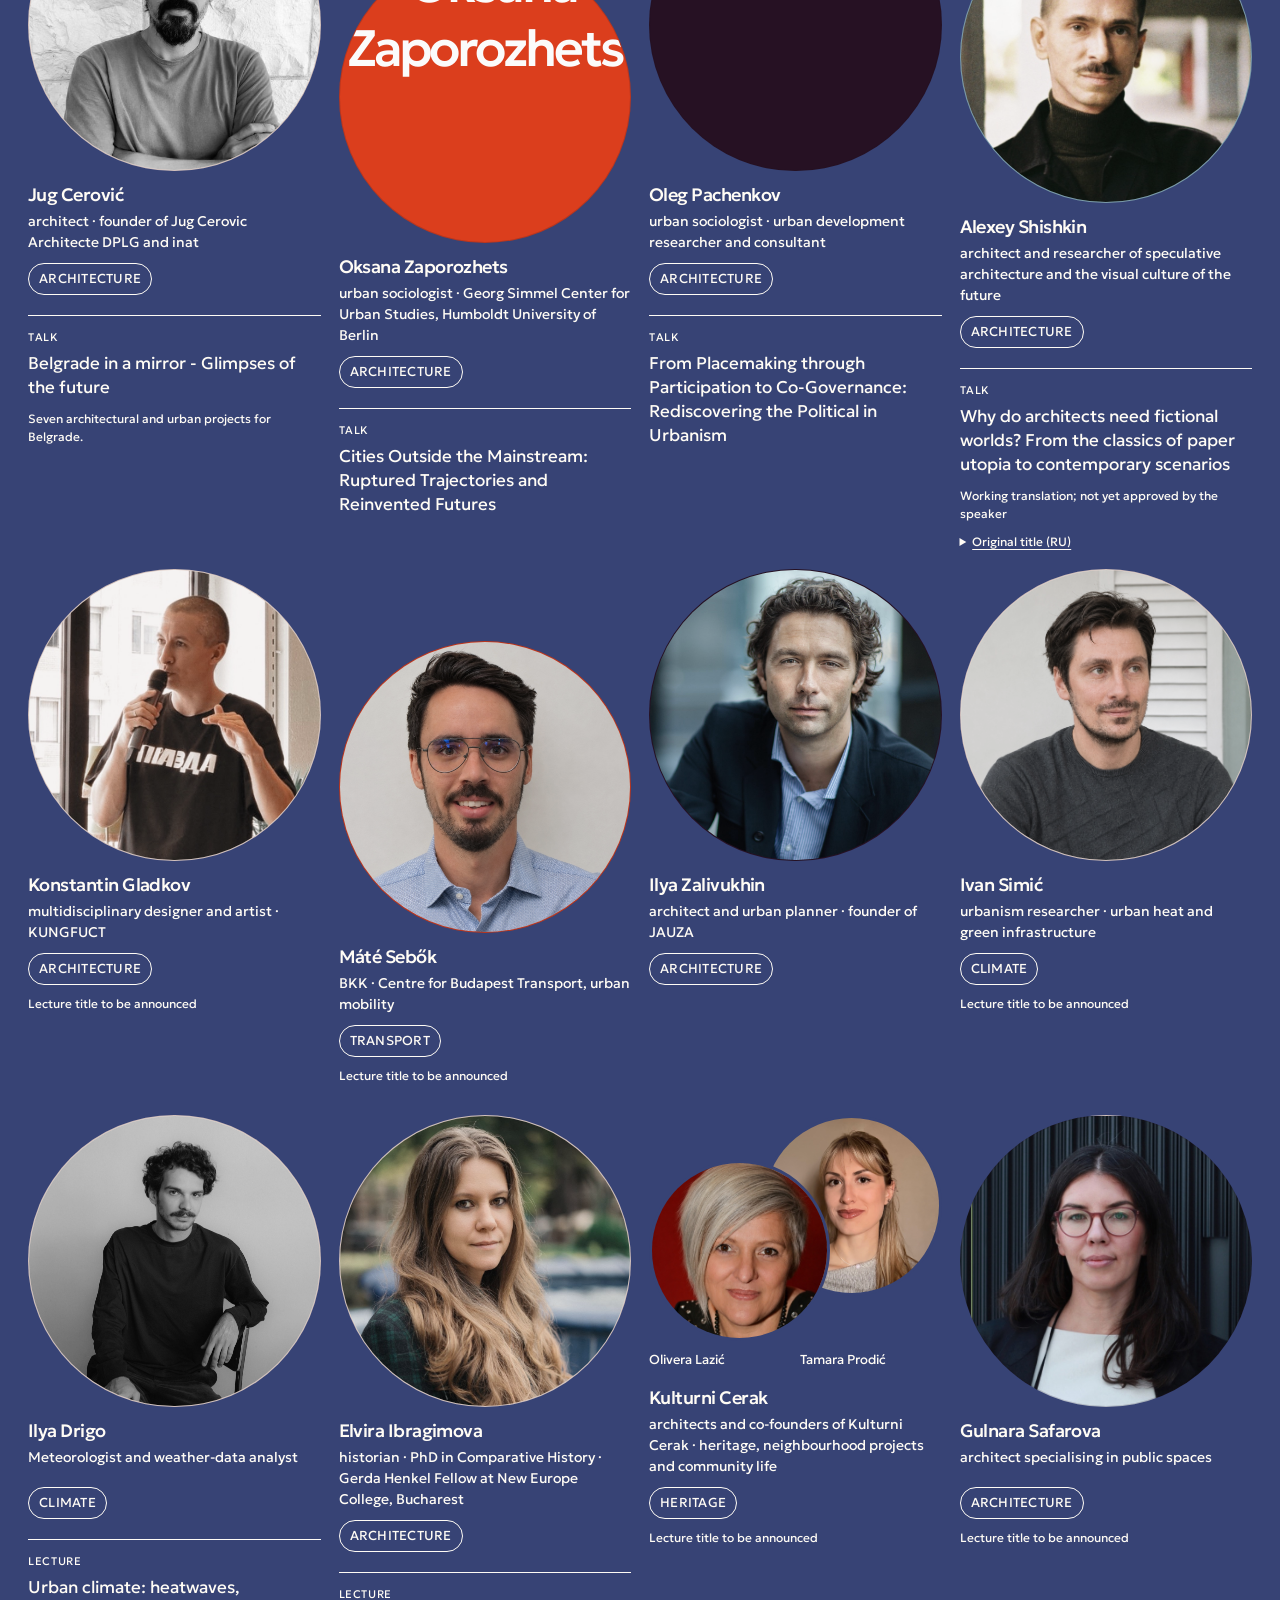
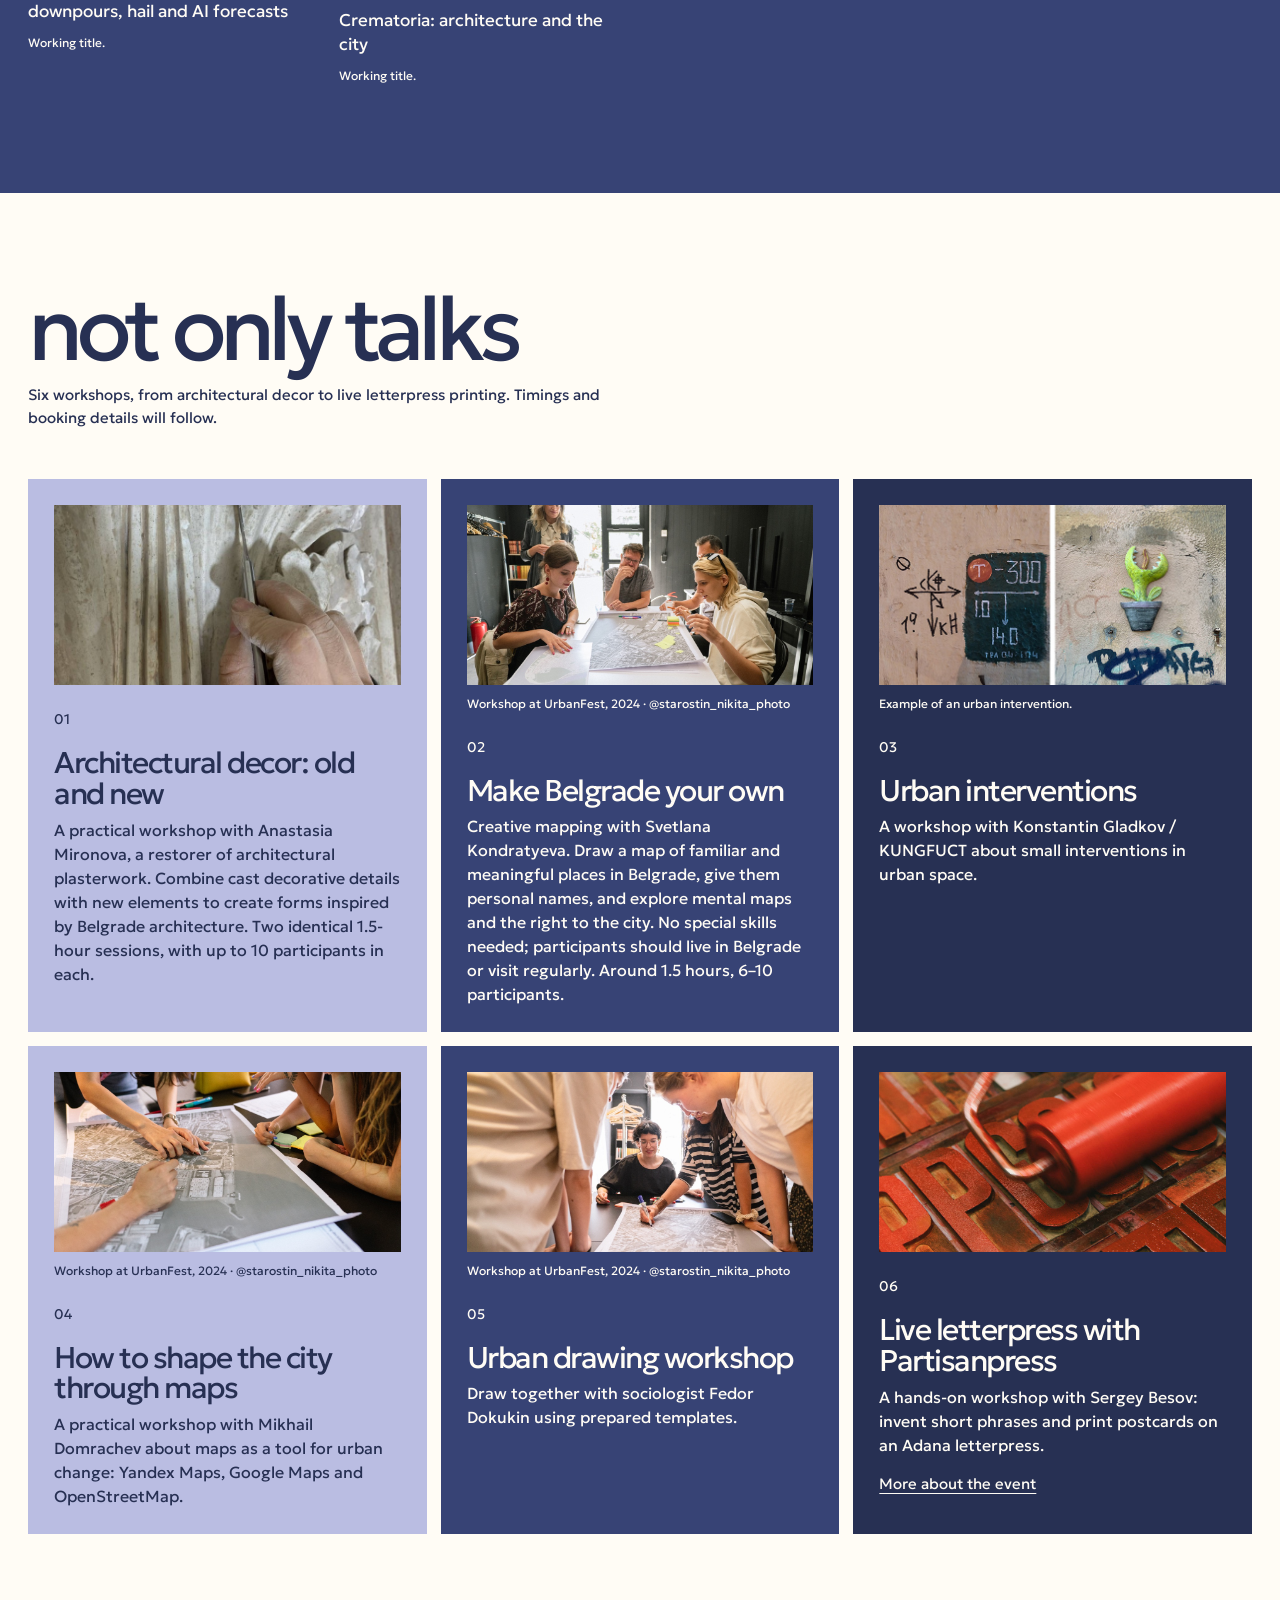
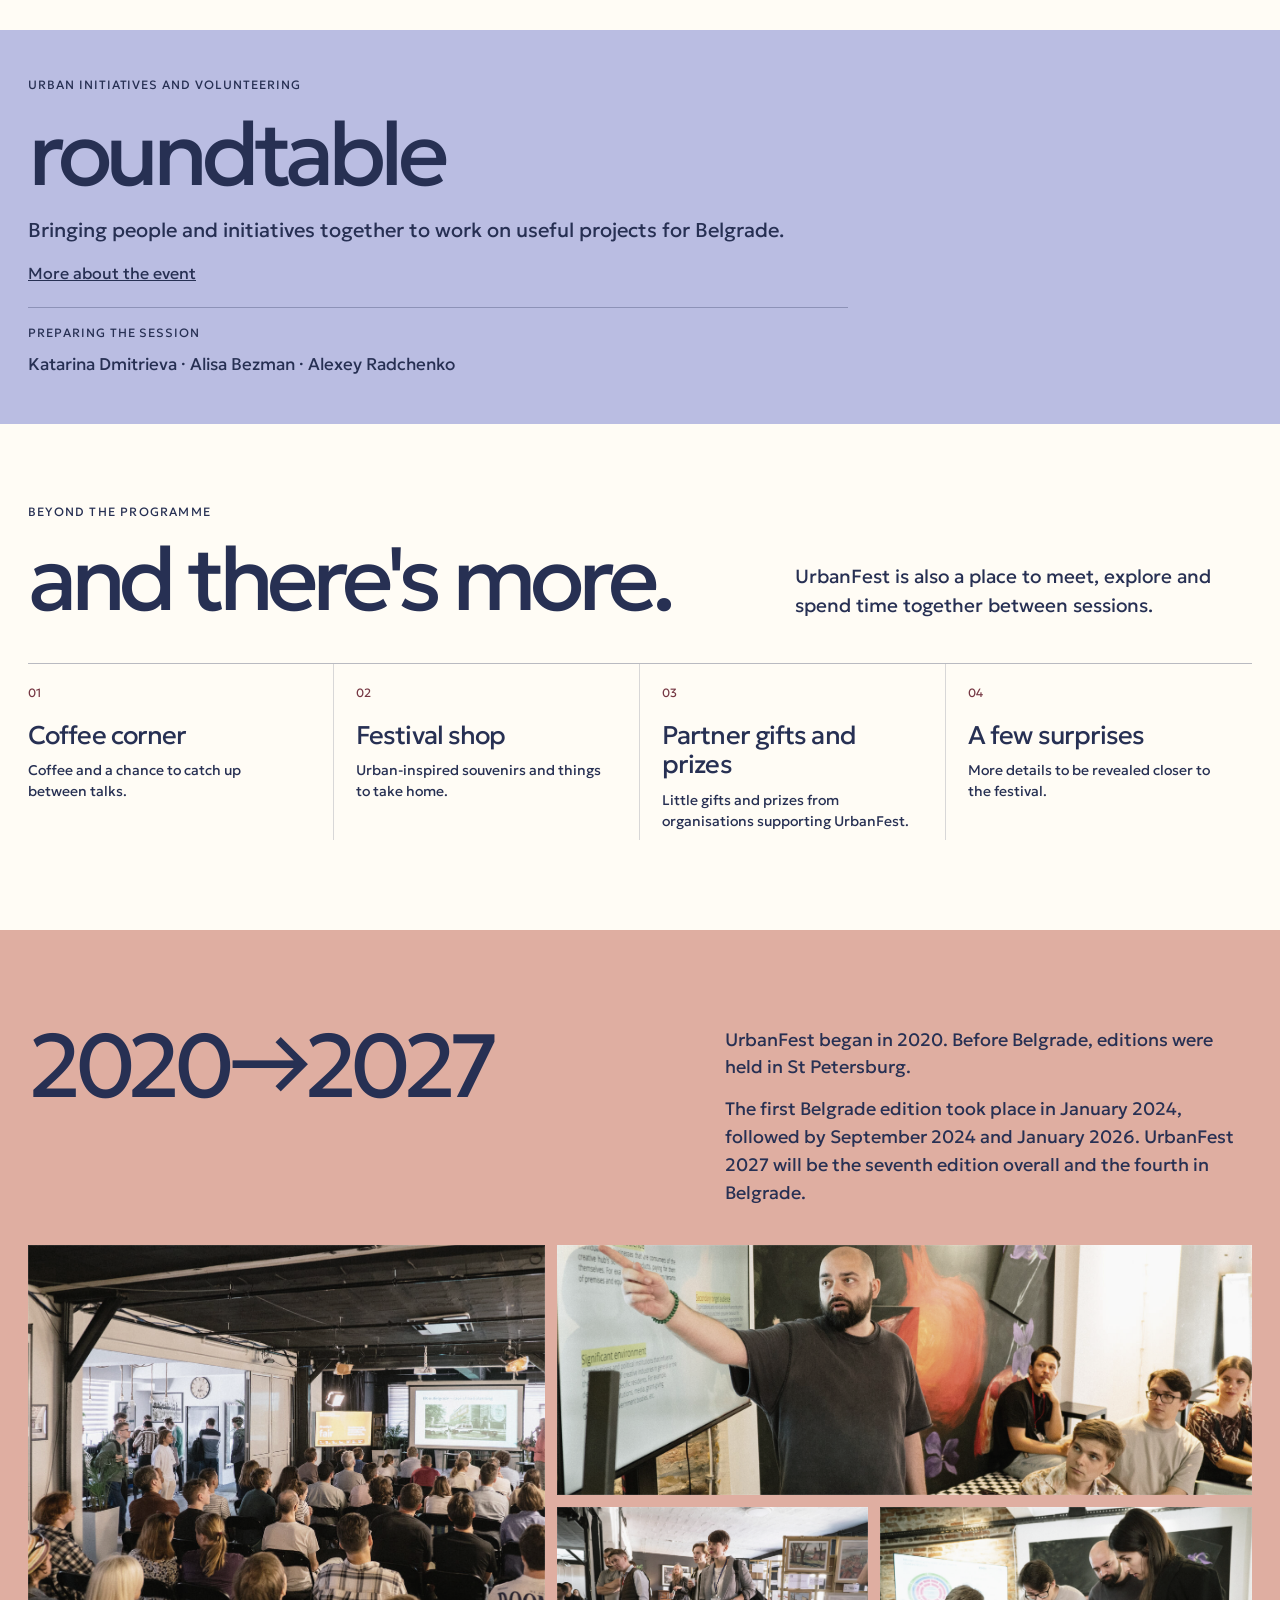
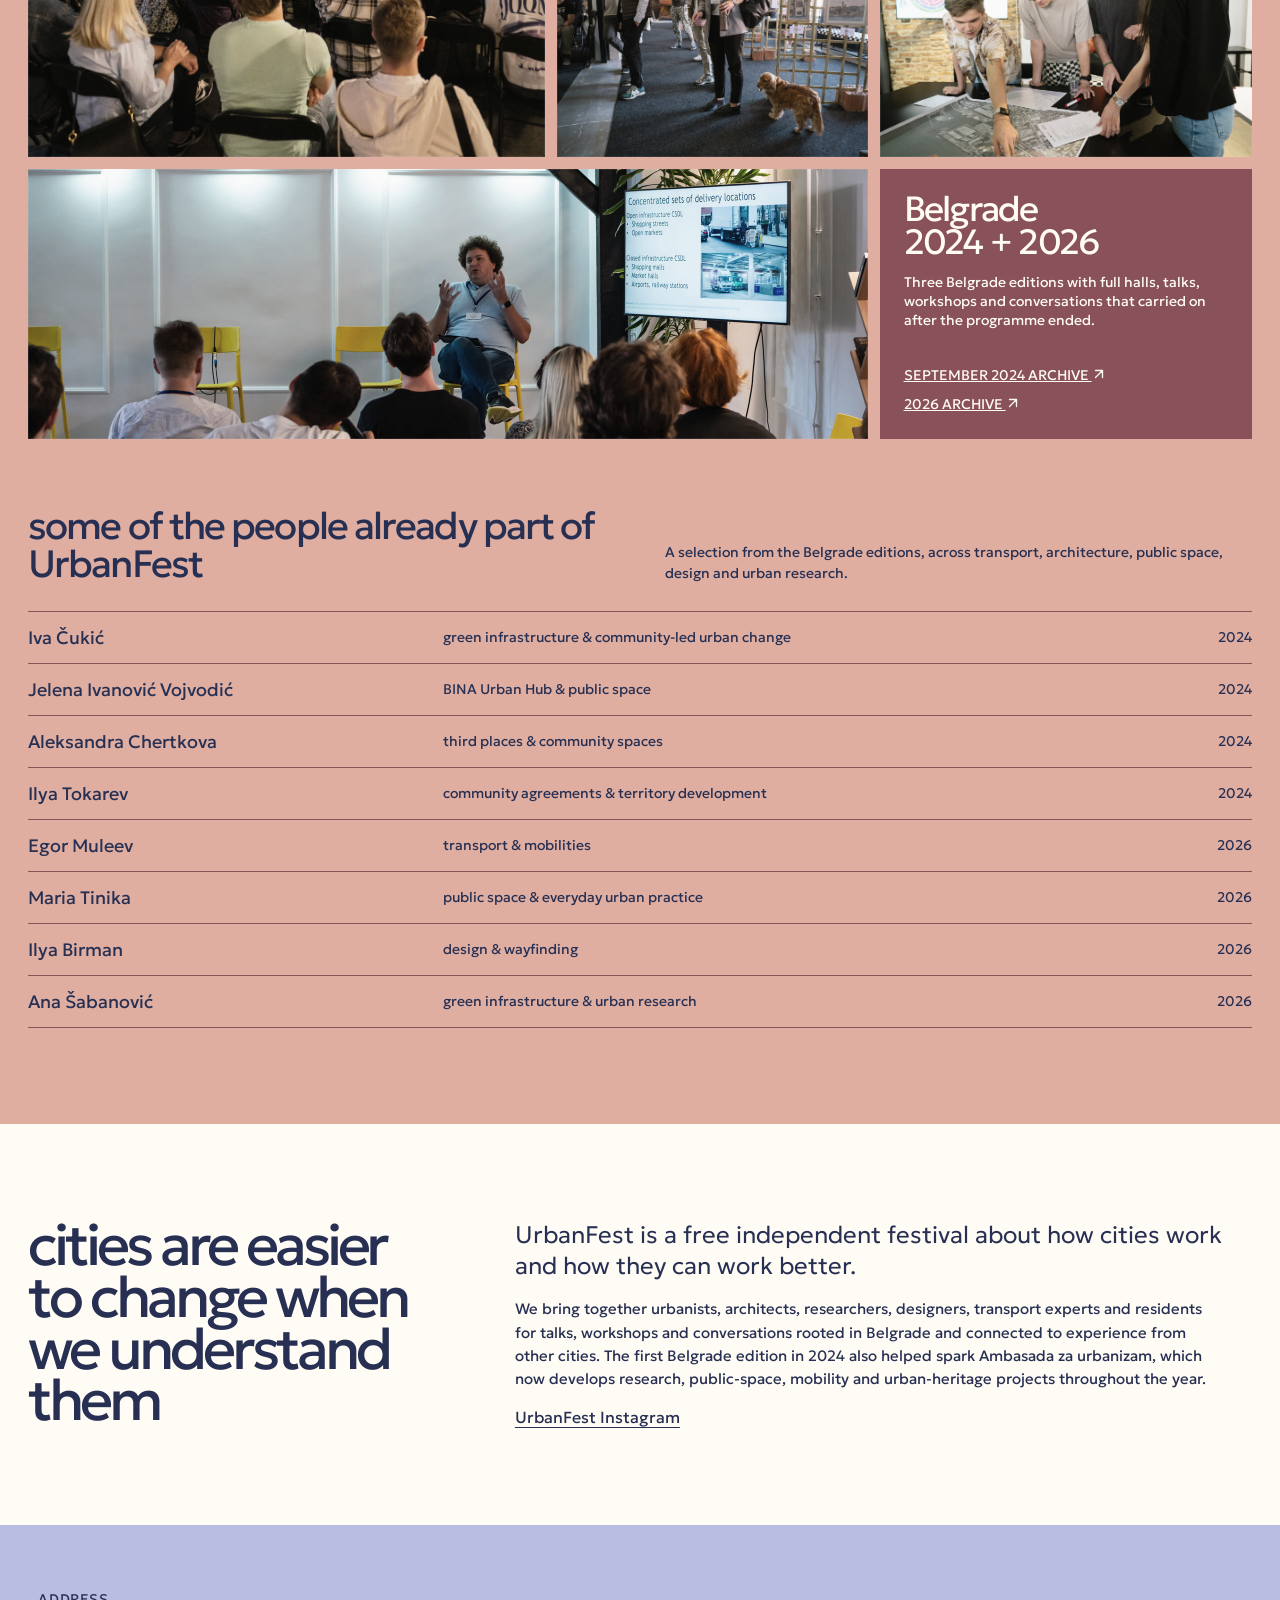
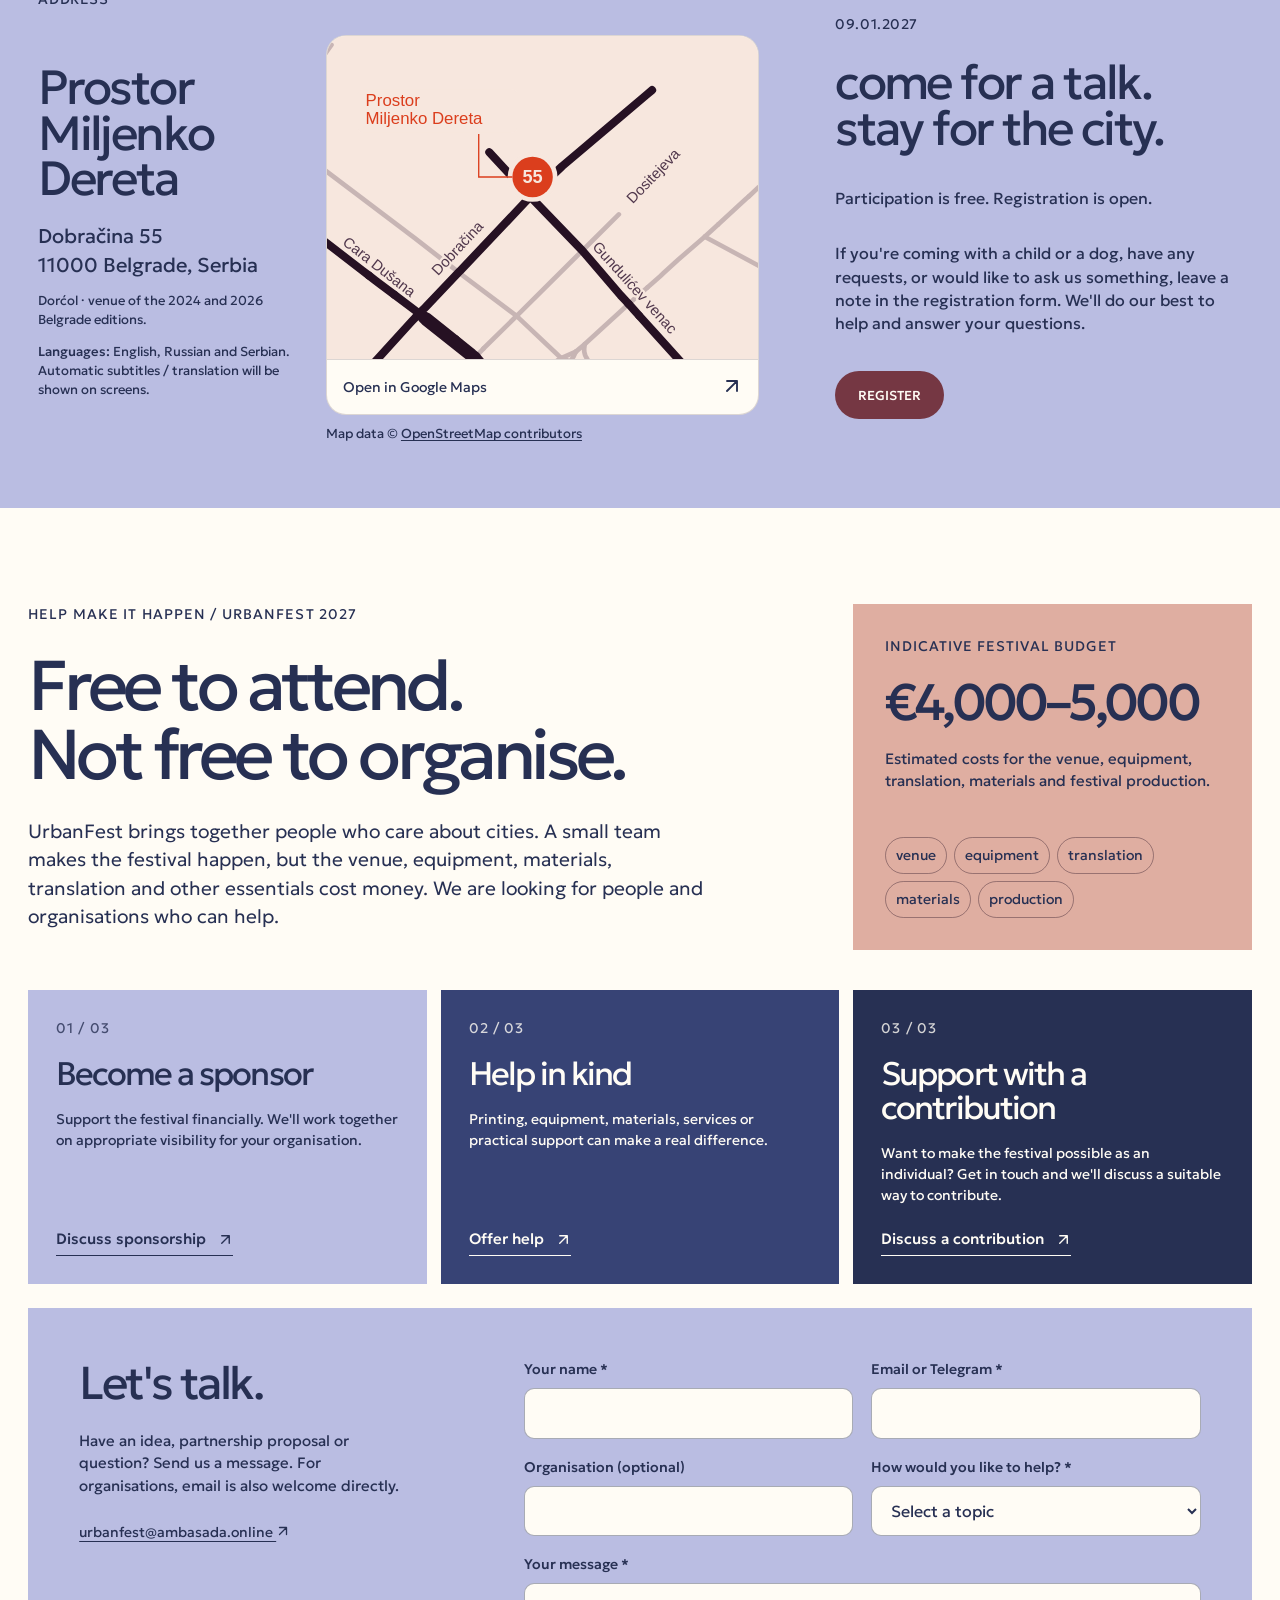
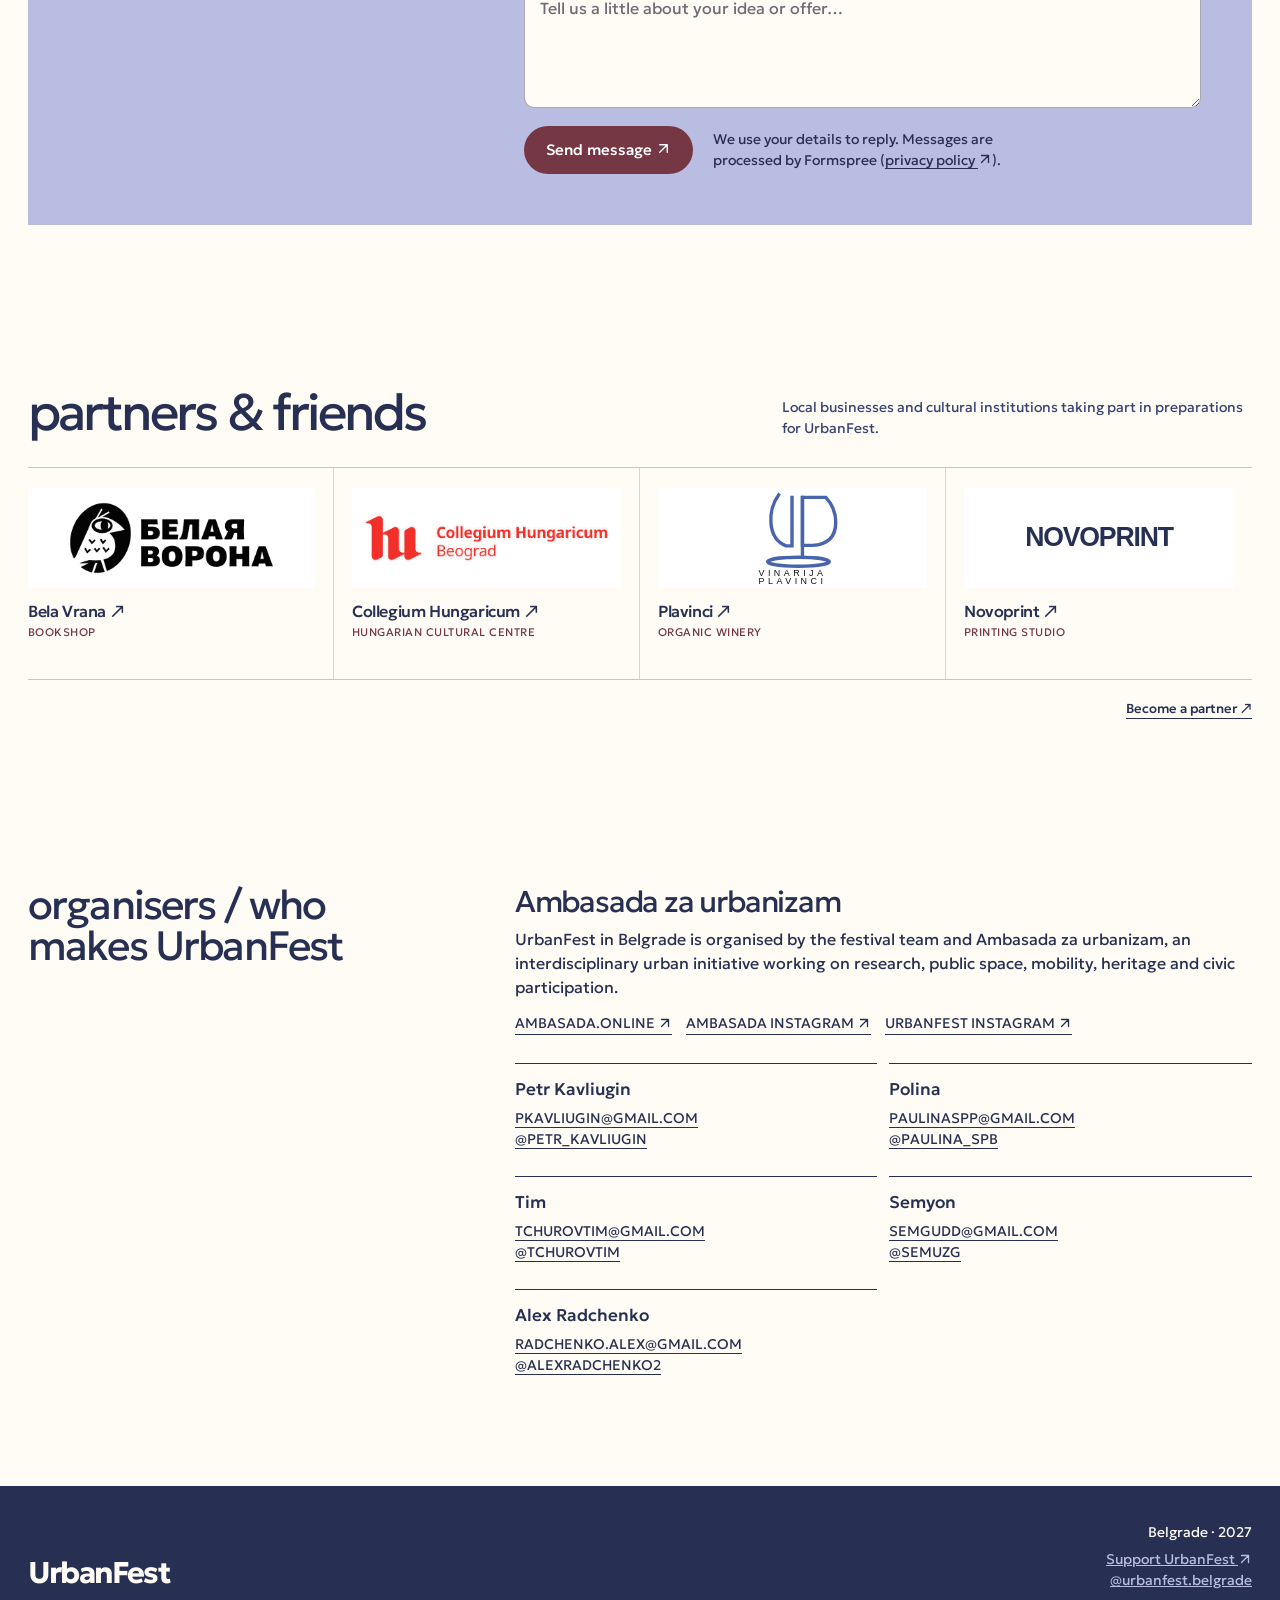
==== commit 9551a628: "Move schedule callout to the end of the introduction in all languages" ====
--- a/index.html
+++ b/index.html
@@ -69,15 +69,15 @@
 <link rel="stylesheet" href="/assets/partners.css?v=20261107">
 <link rel="stylesheet" href="/assets/program-update.css?v=20261123-ivan">
 <link rel="stylesheet" href="/assets/volunteering.css?v=20261114-compact2">
-<style>.event-details-link{display:inline-block;margin-top:16px;font-size:15px;line-height:1.5;text-underline-offset:4px}</style><link rel="stylesheet" href="/assets/programme-links.css?v=20261127-menu2">
+<style>.event-details-link{display:inline-block;margin-top:16px;font-size:15px;line-height:1.5;text-underline-offset:4px}</style><link rel="stylesheet" href="/assets/programme-links.css?v=20261127-intro-cta">
 </head>
 <body>
 <header><div class="wrap head"><a class="brand" href="#top">UrbanFest</a><nav><a href="/programme/" data-programme>programme</a><a href="#about">about</a><a href="#venue">venue</a><a href="#support">support</a></nav><div class="langs"><a class="active" href="./" aria-current="page">En</a><a href="./sr/">Sr</a><a href="./ru/">Ru</a></div></div></header>
 <main id="top">
 <section class="hero"><div class="wrap hero-inner"><div><div class="hero-meta"><a class="chip" href="#venue">Belgrade</a><span class="chip">9 January 2027</span><span class="chip">free entry</span></div><h1 class="hero-title"><span>Urban</span><span>Fest</span></h1><div class="hero-copy"><p>a free independent festival about how cities work and how they can work better</p><a class="hero-register" href="https://docs.google.com/forms/d/1slLSATMFyt-E8ZCHkyF-YfPMIX1MEFKwfa-5wL1tldc/viewform" target="_blank" rel="noreferrer"><span class="hero-register-label">register</span></a></div></div><div class="hero-art"><div class="red-orbit"></div><div class="hero-photo"><img src="/assets/hero-audience.jpg" alt="Audience at UrbanFest in Belgrade"></div><div class="lilac-orbit">talks · workshops · conversations · Belgrade</div><div class="hero-year">2027</div></div></div></section>
-<section class="programme-teaser" aria-label="Programme"><div class="wrap"><p>9 January · doors open at 11:30 · two halls</p><a href="/programme/">View the schedule</a></div></section>
+
 <div class="marquee"><div>cities · citizens · transport · architecture · ecology · public space · data · design · cities · citizens · transport · architecture · ecology</div></div>
-<section class="section intro-section"><div class="wrap intro-grid"><div><h2>one day to understand the city better</h2><div class="format-list"><span>talks</span><span>workshops</span><span>discussions</span><span>networking</span></div></div><div><p class="intro-text">Transport, streets, housing, architecture, climate, public space, data and heritage. UrbanFest brings professionals and residents into the same room to compare experience, ask questions and think about what could work in Belgrade.</p></div></div></section>
+<section class="section intro-section"><div class="wrap intro-grid"><div><h2>one day to understand the city better</h2><div class="format-list"><span>talks</span><span>workshops</span><span>discussions</span><span>networking</span></div></div><div><p class="intro-text">Transport, streets, housing, architecture, climate, public space, data and heritage. UrbanFest brings professionals and residents into the same room to compare experience, ask questions and think about what could work in Belgrade.</p></div></div><div class="programme-teaser" aria-label="Programme"><div class="wrap"><p>9 January · doors open at 11:30 · two halls</p><a href="/programme/">View the schedule</a></div></div></section>
 <section class="section speaker-section" id="speakers"><div class="wrap"><div class="speakers-head"><div><h2>speakers</h2></div><p>Architects, researchers and urban practitioners on how cities work and what can change in Belgrade.</p></div><div class="speaker-cloud"><article class="person"><div class="circle"><img class="speaker-photo" src="/assets/Photo-Jug-500x500.jpg" alt="Jug Cerović" loading="lazy"></div><h3>Jug Cerović</h3><p>architect · founder of Jug Cerovic Architecte DPLG and inat</p><span class="status-chip speaker-topic">architecture</span><div class="speaker-talk"><span class="talk-label">Talk</span><p class="talk-title" lang="en">Belgrade in a mirror - Glimpses of the future</p><p class="talk-note">Seven architectural and urban projects for Belgrade.</p></div></article><article class="person"><div class="circle"><img class="speaker-photo" src="https://leibniz-ifl.de/fileadmin/Redaktion/Das_IfL/Besch%C3%A4ftigte/Zaporozhets_Oksana.jpg" alt="Oksana Zaporozhets" loading="lazy"></div><h3>Oksana Zaporozhets</h3><p>urban sociologist · Georg Simmel Center for Urban Studies, Humboldt University of Berlin</p><span class="status-chip speaker-topic">architecture</span><div class="speaker-talk"><span class="talk-label">Talk</span><p class="talk-title" lang="en">Cities Outside the Mainstream: Ruptured Trajectories and Reinvented Futures</p></div></article><article class="person"><div class="circle"><img class="speaker-photo" src="https://static.wixstatic.com/media/20ca90_b20b7bc4f1d74ad494a4e628a1533a99~mv2.png/v1/fill/w_463%2Ch_560%2Cal_c/oleg.png" alt="Oleg Pachenkov" loading="lazy"></div><h3>Oleg Pachenkov</h3><p>urban sociologist · urban development researcher and consultant</p><span class="status-chip speaker-topic">architecture</span><div class="speaker-talk"><span class="talk-label">Talk</span><p class="talk-title" lang="en">From Placemaking through Participation to Co-Governance: Rediscovering the Political in Urbanism</p></div></article><article class="person"><div class="circle"><img class="speaker-photo shishkin-portrait" src="/assets/alexey-shishkin-20261114.jpg" width="1607" height="2400" alt="Alexey Shishkin" loading="lazy"></div><h3>Alexey Shishkin</h3><p>architect and researcher of speculative architecture and the visual culture of the future</p><span class="status-chip speaker-topic">architecture</span><div class="speaker-talk"><span class="talk-label">Talk</span><p class="talk-title" lang="en">Why do architects need fictional worlds? From the classics of paper utopia to contemporary scenarios</p><p class="talk-note">Working translation; not yet approved by the speaker</p><details class="talk-original"><summary>Original title (RU)</summary><p lang="ru">Зачем архитекторам вымышленные миры? От классиков бумажной утопии до современных сценариев</p></details></div></article><article class="person"><div class="circle"><img class="speaker-photo" src="/assets/konstantin-gladkov.jpg" alt="Konstantin Gladkov" loading="lazy"></div><h3>Konstantin Gladkov</h3><p>multidisciplinary designer and artist · KUNGFUCT</p><span class="status-chip speaker-topic">architecture</span><p class="talk-pending">Lecture title to be announced</p></article><article class="person"><div class="circle portrait-frame"><span class="portrait-fallback" aria-hidden="true">MS</span><img class="speaker-photo mate-portrait" src="/assets/mate-sebok-20261116.jpg" width="1148" height="1200" alt="Máté Sebők" loading="lazy" onerror="this.remove()"></div><h3>Máté Sebők</h3><p>BKK · Centre for Budapest Transport, urban mobility</p><span class="status-chip speaker-topic">transport</span><p class="talk-pending">Lecture title to be announced</p></article><article class="person"><div class="circle portrait-frame"><span class="portrait-fallback" aria-hidden="true">IZ</span><img class="speaker-photo" src="/assets/ilya-zalivukhin.jpg?v=20261104" alt="Ilya Zalivukhin" loading="lazy" onerror="this.remove()"></div><h3>Ilya Zalivukhin</h3><p>architect and urban planner · founder of JAUZA</p><span class="status-chip speaker-topic">architecture</span></article><article class="person" data-speaker="ivan-simic"><div class="circle"><img class="speaker-photo ivan-portrait" src="/assets/ivan-simic-20261123.jpg" alt="Ivan Simić" width="1254" height="1254" loading="lazy" decoding="async"></div><h3>Ivan Simić</h3><p>urbanism researcher · urban heat and green infrastructure</p><span class="status-chip speaker-topic">climate</span><p class="talk-pending">Lecture title to be announced</p></article><article class="person" data-speaker="2027-new"><div class="circle"><img class="speaker-photo" src="/assets/ilya-drigo.jpg" alt="Ilya Drigo" loading="lazy"></div><h3>Ilya Drigo</h3><p>Meteorologist and weather-data analyst</p><span class="status-chip speaker-topic">climate</span><div class="speaker-talk"><span class="talk-label">Lecture</span><p class="talk-title" lang="en">Urban climate: heatwaves, downpours, hail and AI forecasts</p><p class="talk-note">Working title.</p></div></article><article class="person" data-speaker="2027-new"><div class="circle"><img class="speaker-photo elvira-portrait" src="/assets/elvira-ibragimova-20261115.jpg" width="960" height="1280" alt="Elvira Ibragimova" loading="lazy"></div><h3>Elvira Ibragimova</h3><p>historian · PhD in Comparative History · Gerda Henkel Fellow at New Europe College, Bucharest</p><span class="status-chip speaker-topic">architecture</span><div class="speaker-talk"><span class="talk-label">Lecture</span><p class="talk-title" lang="en">Crematoria: architecture and the city</p><p class="talk-note">Working title.</p></div></article><article class="person" data-speaker="kulturni-cerak"><div class="cerak-portraits"><figure><img src="/assets/tamara-cerak-20261118.jpg" alt="Tamara Prodić" width="799" height="1200" loading="lazy"><figcaption>Tamara Prodić</figcaption></figure><figure><img src="/assets/olivera-cerak-20261118.jpg" alt="Olivera Lazić" width="798" height="1200" loading="lazy"><figcaption>Olivera Lazić</figcaption></figure></div><h3>Kulturni Cerak</h3><p>architects and co-founders of Kulturni Cerak · heritage, neighbourhood projects and community life</p><span class="status-chip speaker-topic">heritage</span><p class="talk-pending">Lecture title to be announced</p></article><article class="person" data-speaker="gulnara-safarova"><div class="circle"><img class="speaker-photo gulnara-portrait" src="/assets/gulnara-safarova-20261118.jpg" alt="Gulnara Safarova" width="923" height="1200" loading="lazy"></div><h3>Gulnara Safarova</h3><p>architect specialising in public spaces</p><span class="status-chip speaker-topic">architecture</span><p class="talk-pending">Lecture title to be announced</p></article></div></div></section>
 <section class="section workshops" id="workshops"><div class="wrap"><h2>not only talks</h2><p class="intro-note">Six workshops, from architectural decor to live letterpress printing. Timings and booking details will follow.</p><div class="workshop-grid"><article class="workshop"><div><figure class="workshop-figure"><img class="restoration-photo" src="/assets/workshops/restoration-process.jpg" alt="Restoration of architectural plasterwork: hand and tool working on decorative relief" width="750" height="1000" loading="lazy" decoding="async"></figure><div class="icon">01</div><h3>Architectural decor: old and new</h3><p>A practical workshop with Anastasia Mironova, a restorer of architectural plasterwork. Combine cast decorative details with new elements to create forms inspired by Belgrade architecture. Two identical 1.5-hour sessions, with up to 10 participants in each.</p></div></article><article class="workshop"><div><figure class="workshop-figure"><img src="/assets/workshops/archive-2024-planning.jpg" alt="Participants discussing a large city map at UrbanFest 2024" width="1100" height="732" loading="lazy" decoding="async"><figcaption>Workshop at UrbanFest, 2024 · @starostin_nikita_photo</figcaption></figure><div class="icon">02</div><h3>Make Belgrade your own</h3><p>Creative mapping with Svetlana Kondratyeva. Draw a map of familiar and meaningful places in Belgrade, give them personal names, and explore mental maps and the right to the city. No special skills needed; participants should live in Belgrade or visit regularly. Around 1.5 hours, 6–10 participants.</p></div></article><article class="workshop"><div><figure class="workshop-figure"><img src="/assets/workshops/urban-interventions-wall.jpg" alt="Example of a small urban intervention on a wall" width="700" height="467" loading="lazy" decoding="async"><figcaption>Example of an urban intervention.</figcaption></figure><div class="icon">03</div><h3>Urban interventions</h3><p>A workshop with Konstantin Gladkov / KUNGFUCT about small interventions in urban space.</p></div></article><article class="workshop"><div><figure class="workshop-figure"><img src="/assets/workshops/archive-2024-mapping.jpg" alt="Hands, markers and sticky notes on a city map at UrbanFest 2024" width="1100" height="732" loading="lazy" decoding="async"><figcaption>Workshop at UrbanFest, 2024 · @starostin_nikita_photo</figcaption></figure><div class="icon">04</div><h3>How to shape the city through maps</h3><p>A practical workshop with Mikhail Domrachev about maps as a tool for urban change: Yandex Maps, Google Maps and OpenStreetMap.</p></div></article><article class="workshop"><div><figure class="workshop-figure"><img src="/assets/workshops/archive-2024-drawing.jpg" alt="Participants drawing on a city plan at UrbanFest 2024" width="1100" height="732" loading="lazy" decoding="async"><figcaption>Workshop at UrbanFest, 2024 · @starostin_nikita_photo</figcaption></figure><div class="icon">05</div><h3>Urban drawing workshop</h3><p>Draw together with sociologist Fedor Dokukin using prepared templates.</p></div></article><article class="workshop"><div><figure class="workshop-figure"><img src="/assets/workshops/partisanpress-inking.jpg" alt="Applying red ink with a roller to wooden letterpress type at Partisanpress" width="900" height="600" loading="lazy" decoding="async"></figure><div class="icon">06</div><h3>Live letterpress with Partisanpress</h3><p>A hands-on workshop with Sergey Besov: invent short phrases and print postcards on an Adana letterpress.</p><a class="event-details-link" href="/partisanpress/">More about the event</a></div></article></div></div></section><section class="section uf-volunteering" id="volunteering" aria-labelledby="uf-volunteer-title"><div class="wrap"><div class="uf-volunteer-content"><p class="uf-volunteer-kicker">Urban initiatives and volunteering</p><h2 id="uf-volunteer-title">Roundtable</h2><p class="uf-volunteer-copy">Bringing people and initiatives together to work on useful projects for Belgrade.</p><p class="uf-volunteer-audience"><a href="/volunteering/">More about the event</a></p><div class="uf-volunteer-organizers"><p class="uf-volunteer-kicker">Preparing the session</p><p class="uf-volunteer-names">Katarina Dmitrieva · Alisa Bezman · Alexey Radchenko</p></div></div></div></section>
 <section class="festival-extras-section" id="extras" aria-labelledby="festival-extras-title"><div class="wrap"><div class="festival-extras-head"><div><span class="festival-extras-kicker">Beyond the programme</span><h2 class="festival-extras-title" id="festival-extras-title">And there's more.</h2></div><p class="festival-extras-intro">UrbanFest is also a place to meet, explore and spend time together between sessions.</p></div><div class="festival-extras-grid"><div class="festival-extras-item"><span class="festival-extras-index">01</span><h3>Coffee corner</h3><p>Coffee and a chance to catch up between talks.</p></div><div class="festival-extras-item"><span class="festival-extras-index">02</span><h3>Festival shop</h3><p>Urban-inspired souvenirs and things to take home.</p></div><div class="festival-extras-item"><span class="festival-extras-index">03</span><h3>Partner gifts and prizes</h3><p>Little gifts and prizes from organisations supporting UrbanFest.</p></div><div class="festival-extras-item"><span class="festival-extras-index">04</span><h3>A few surprises</h3><p>More details to be revealed closer to the festival.</p></div></div></div></section>
--- a/assets/programme-links.css
+++ b/assets/programme-links.css
@@ -4,4 +4,5 @@
 .programme-teaser a{display:inline-flex;align-items:center;justify-content:center;min-height:46px;padding:10px 22px;border-radius:999px;background:var(--figma-wine);color:var(--figma-ivory);font-size:15px;line-height:1.4;text-decoration:none;text-align:center}
 .programme-teaser a:hover{background:var(--figma-navy)}
 .programme-teaser a:focus-visible{outline:3px solid var(--figma-navy);outline-offset:4px}
+.intro-section .programme-teaser{margin-top:28px;padding:24px 0 0;border-top:1px solid var(--figma-lavender);border-bottom:0}
 @media(max-width:560px){.programme-teaser .wrap{align-items:flex-start;flex-direction:column;gap:12px}.programme-teaser p{font-size:14px}.programme-teaser a{font-size:14px}}
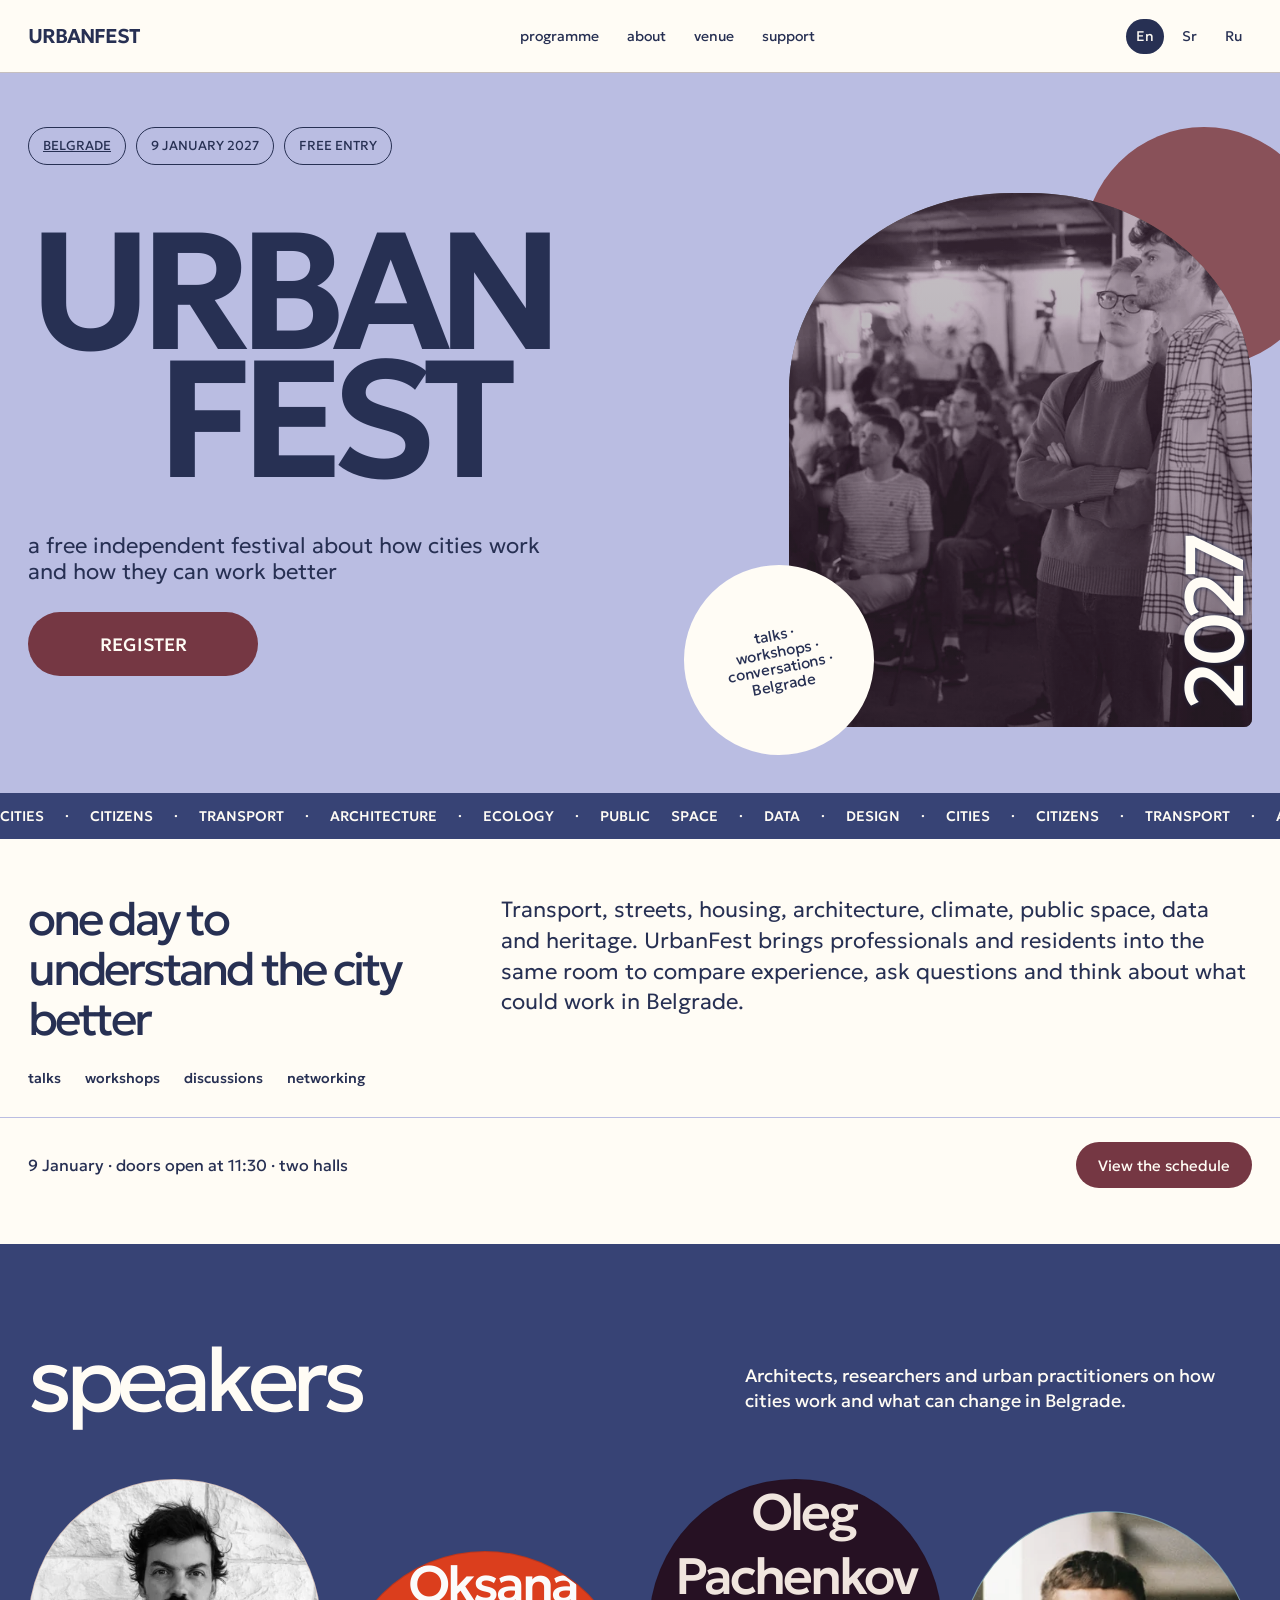
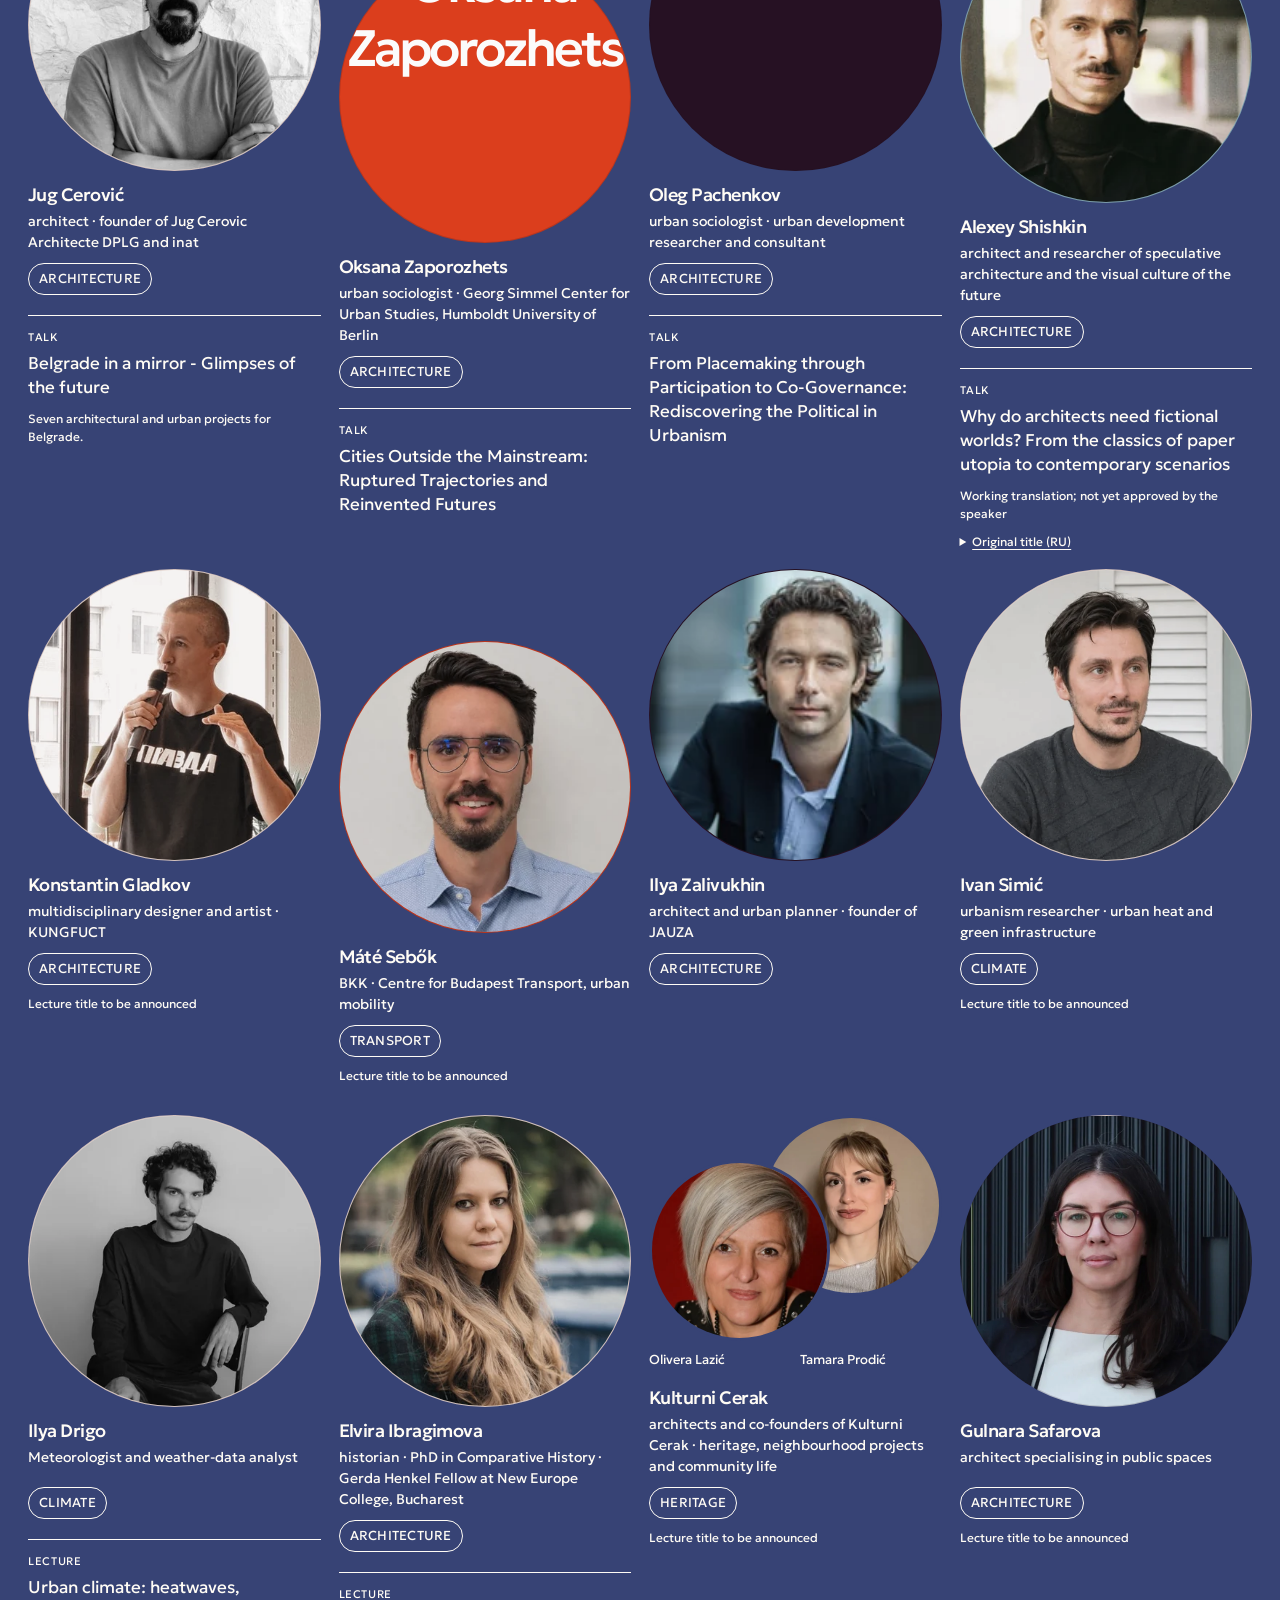
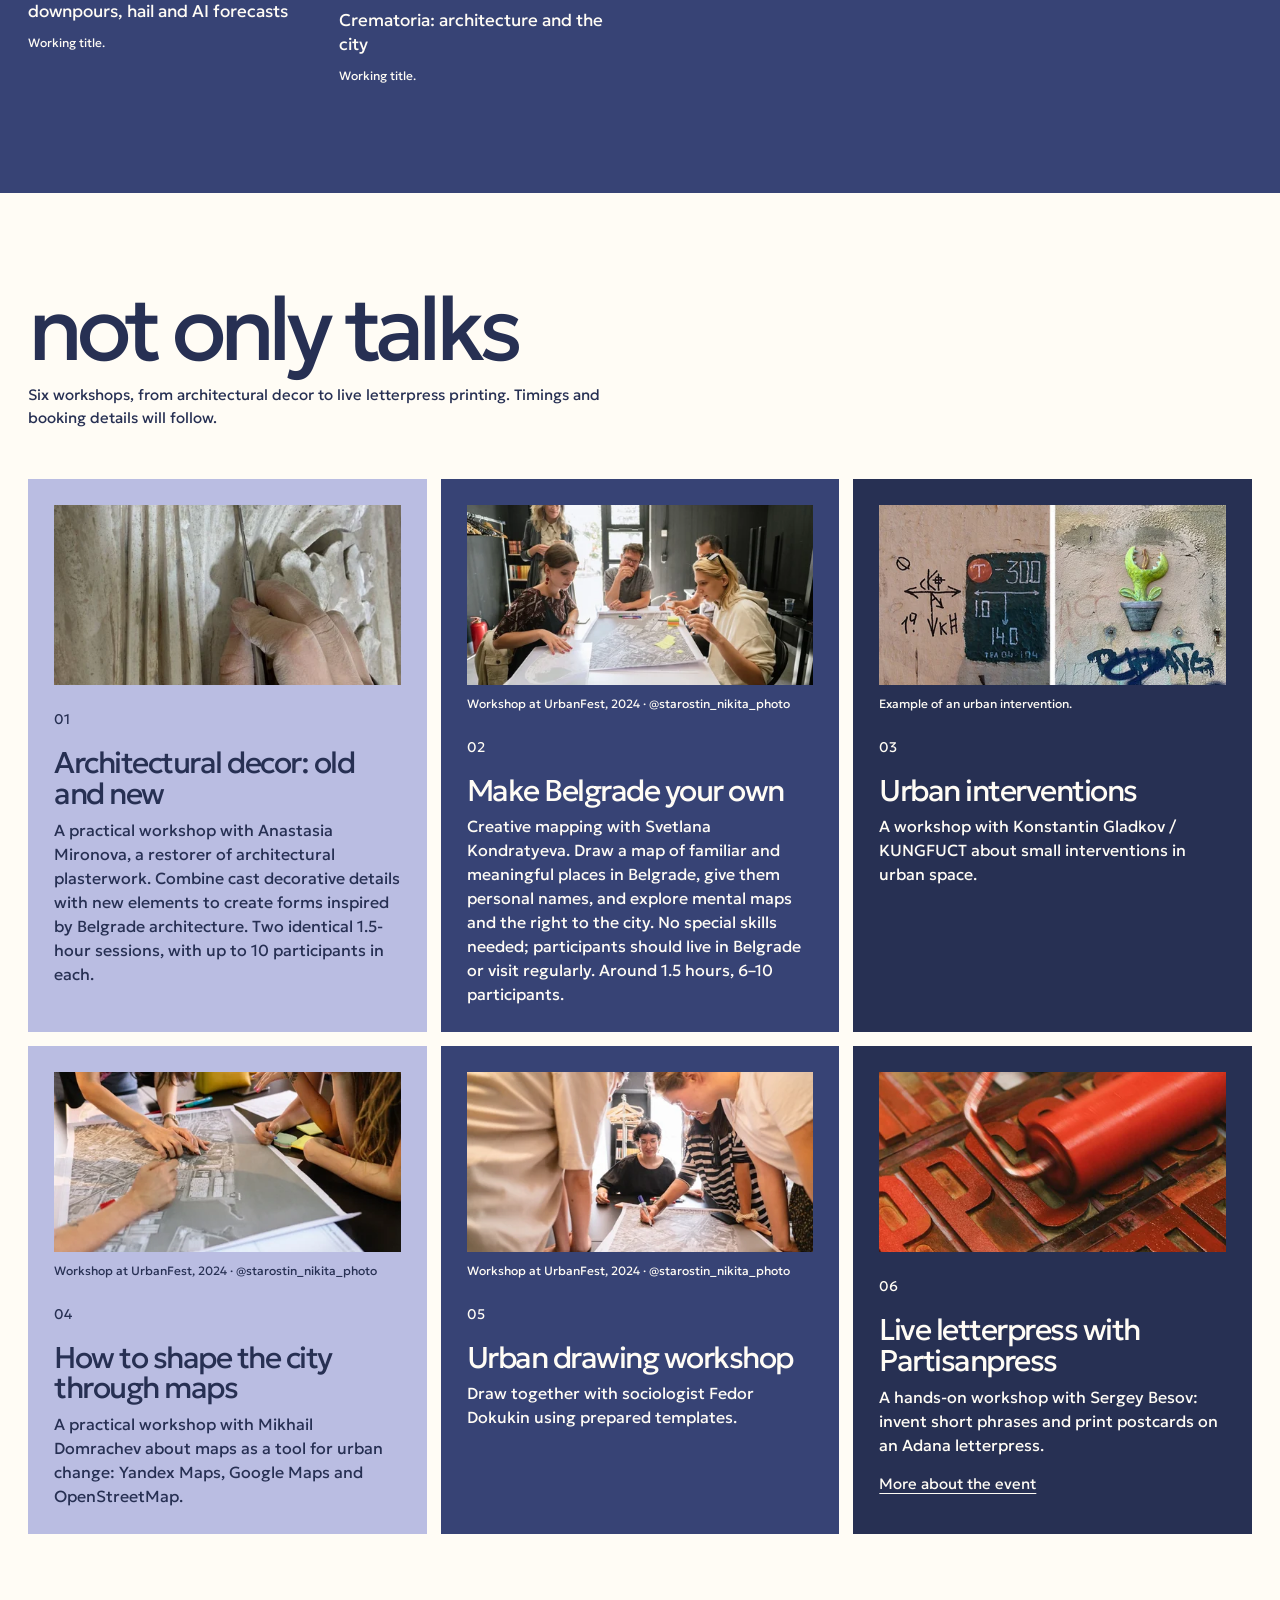
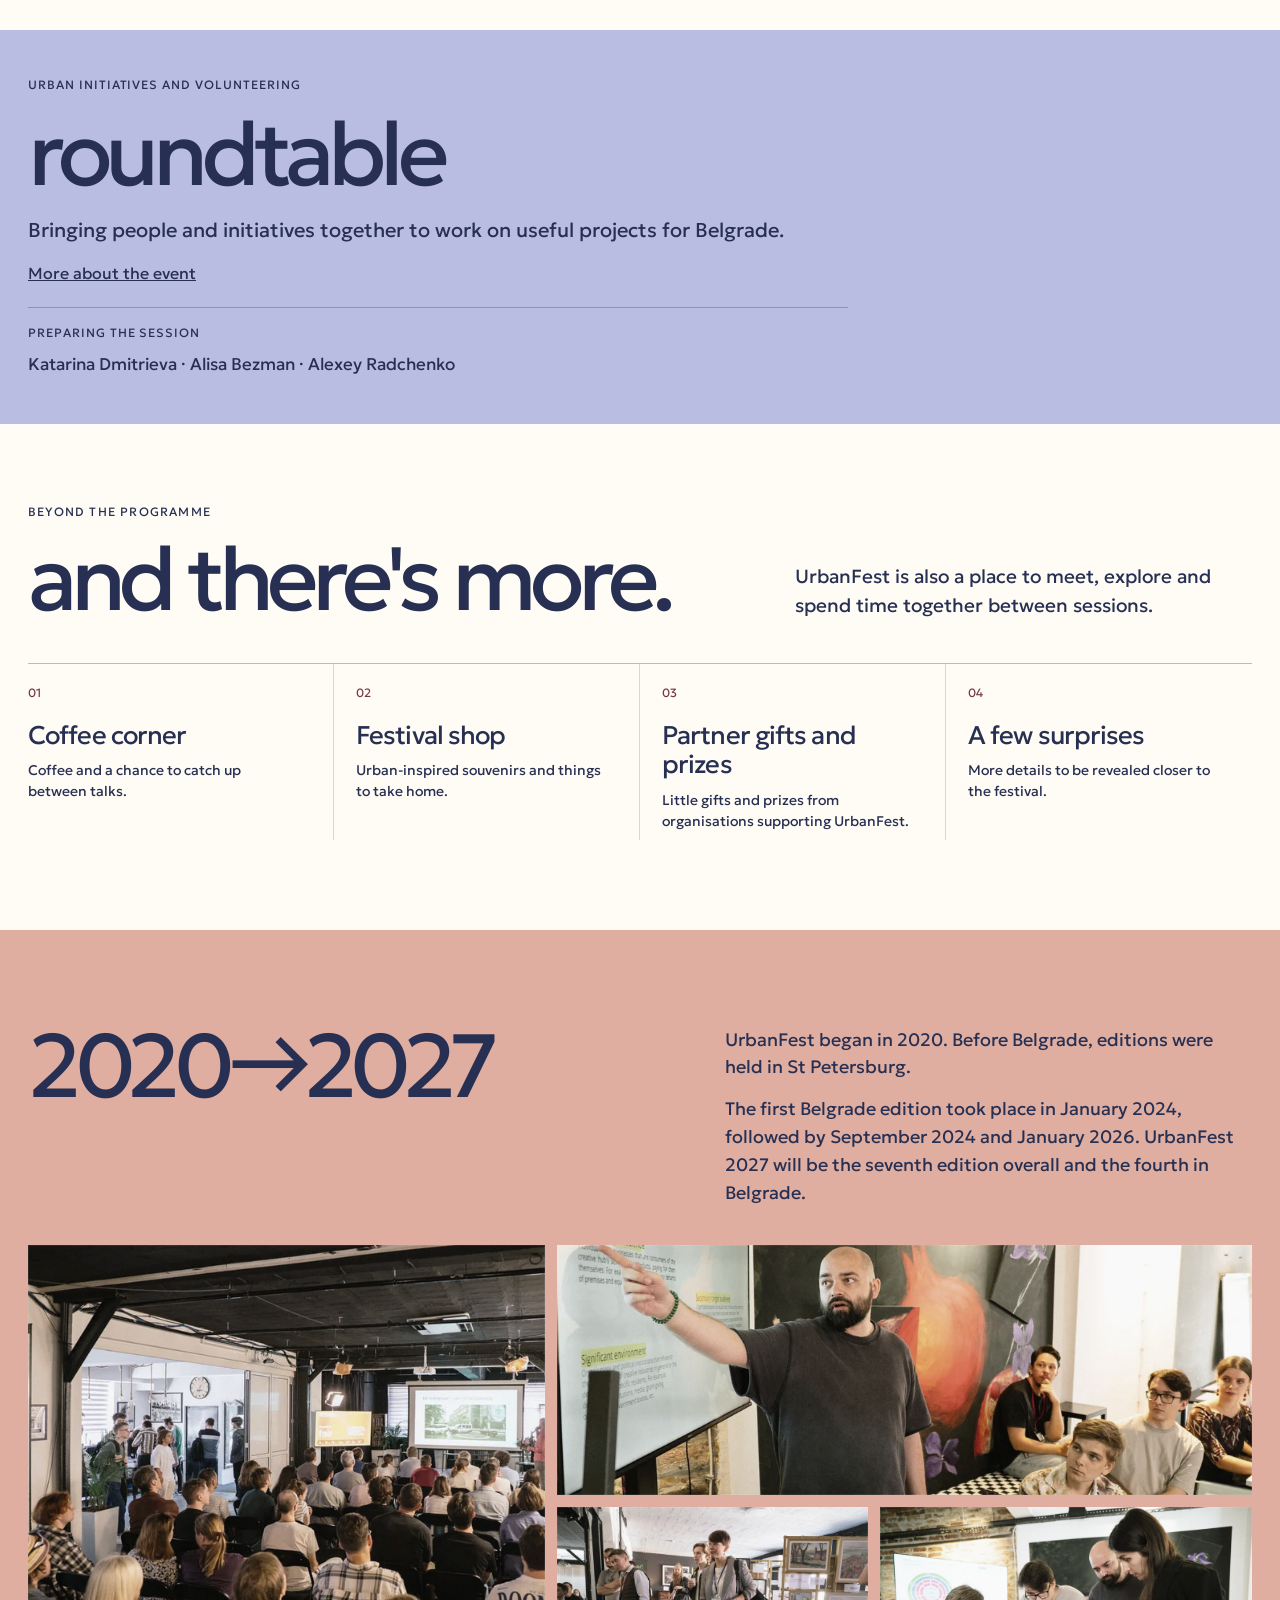
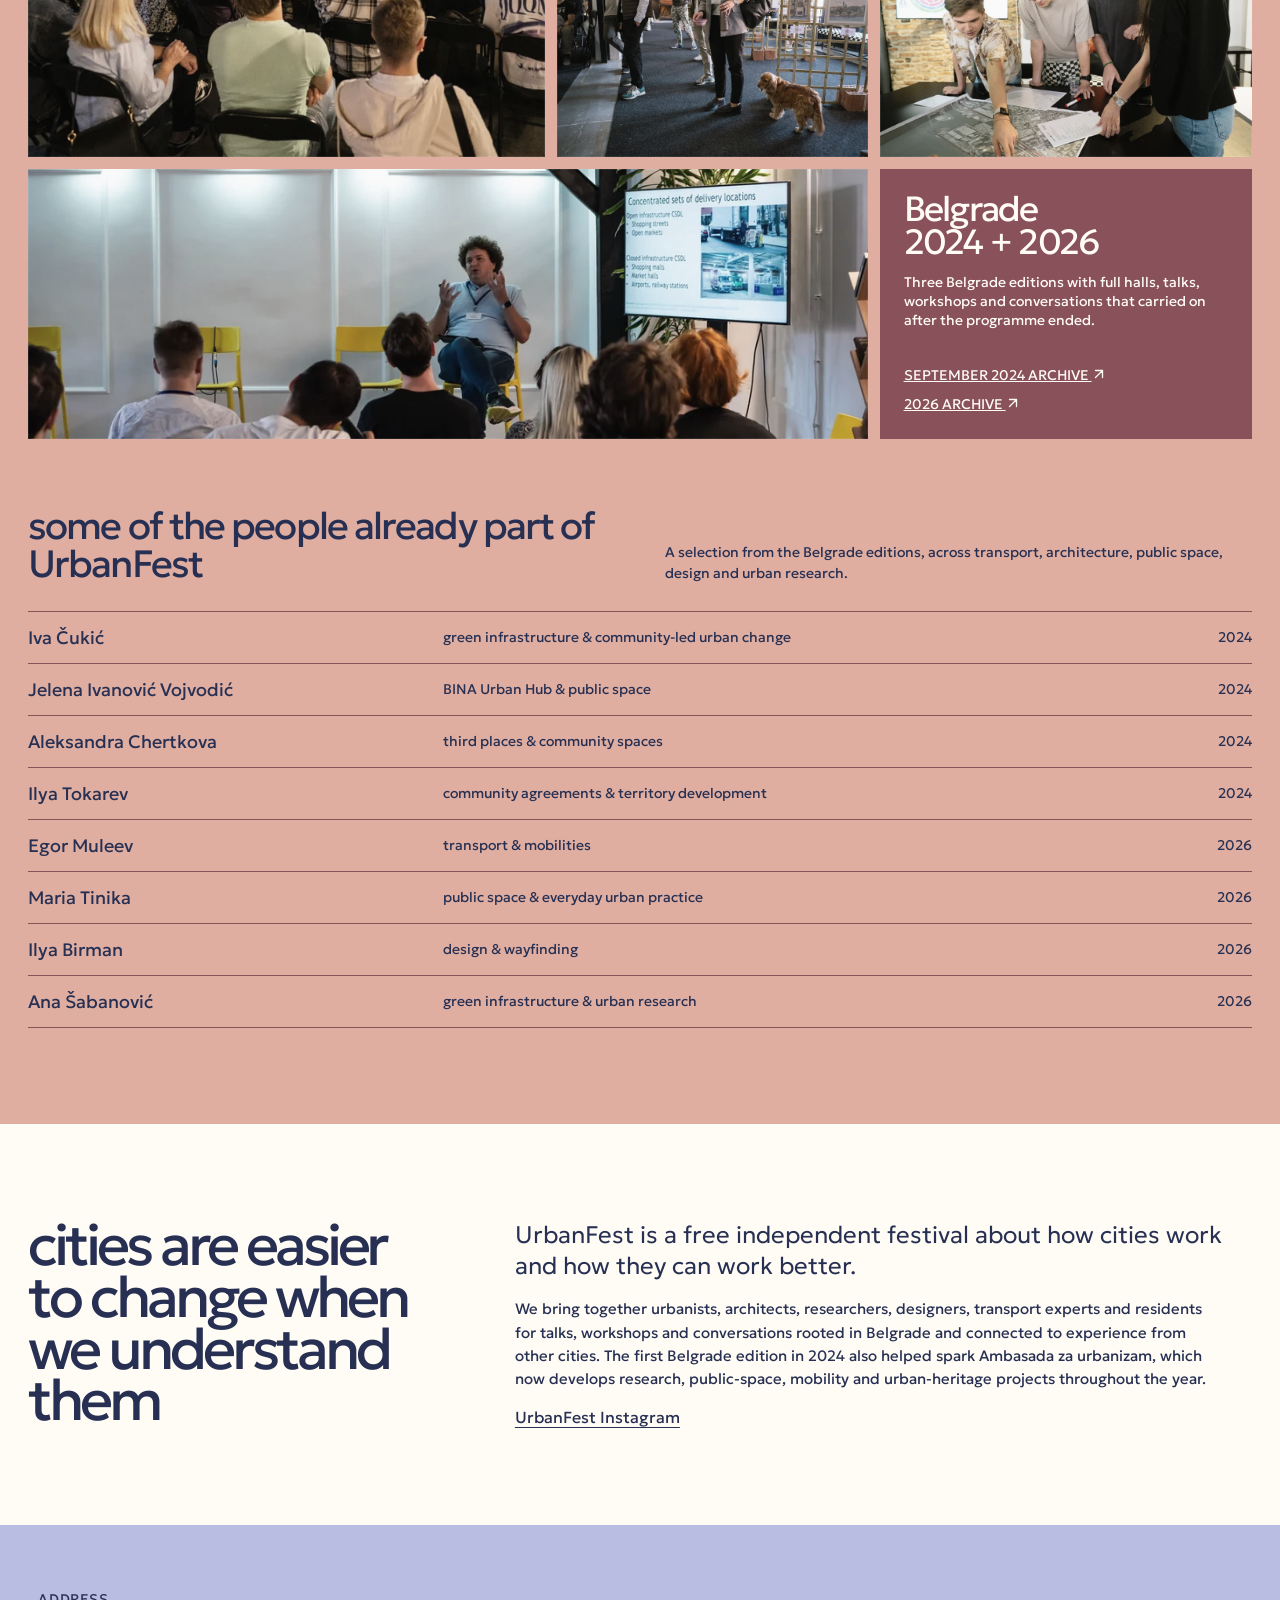
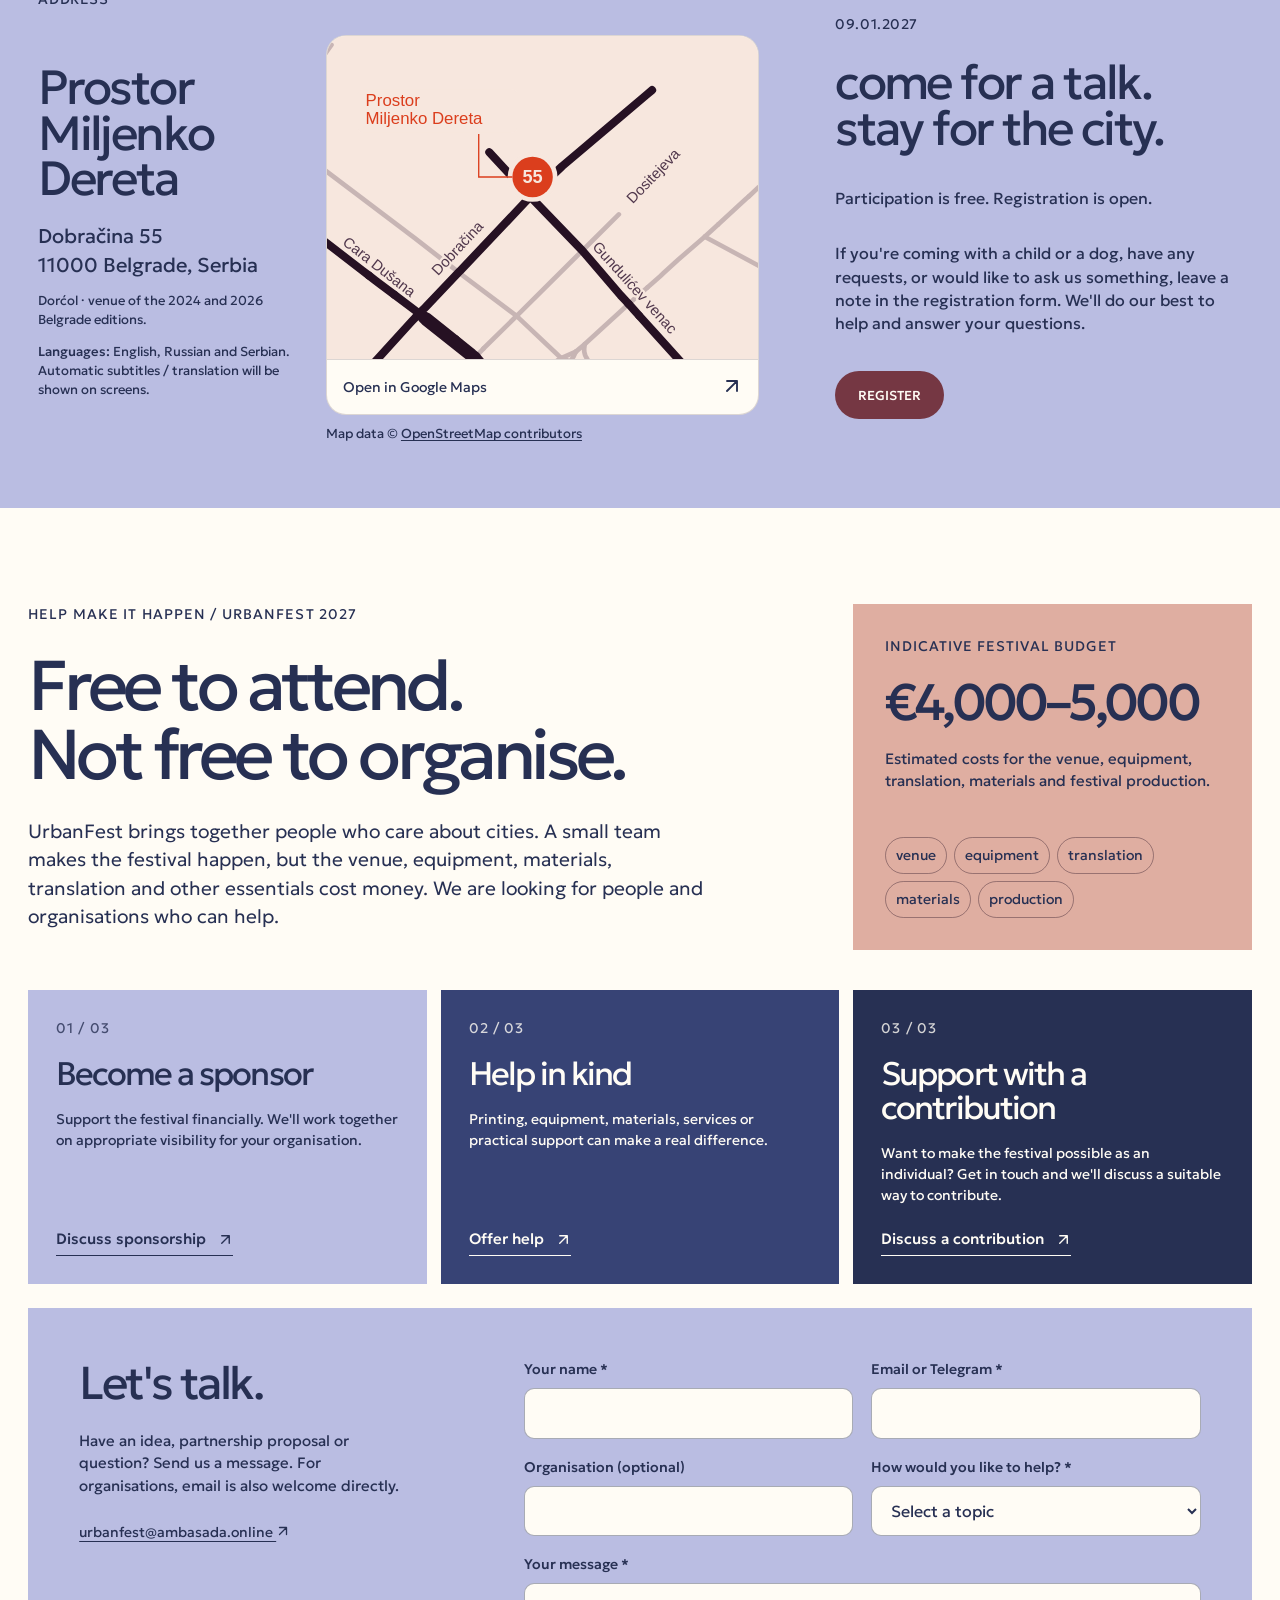
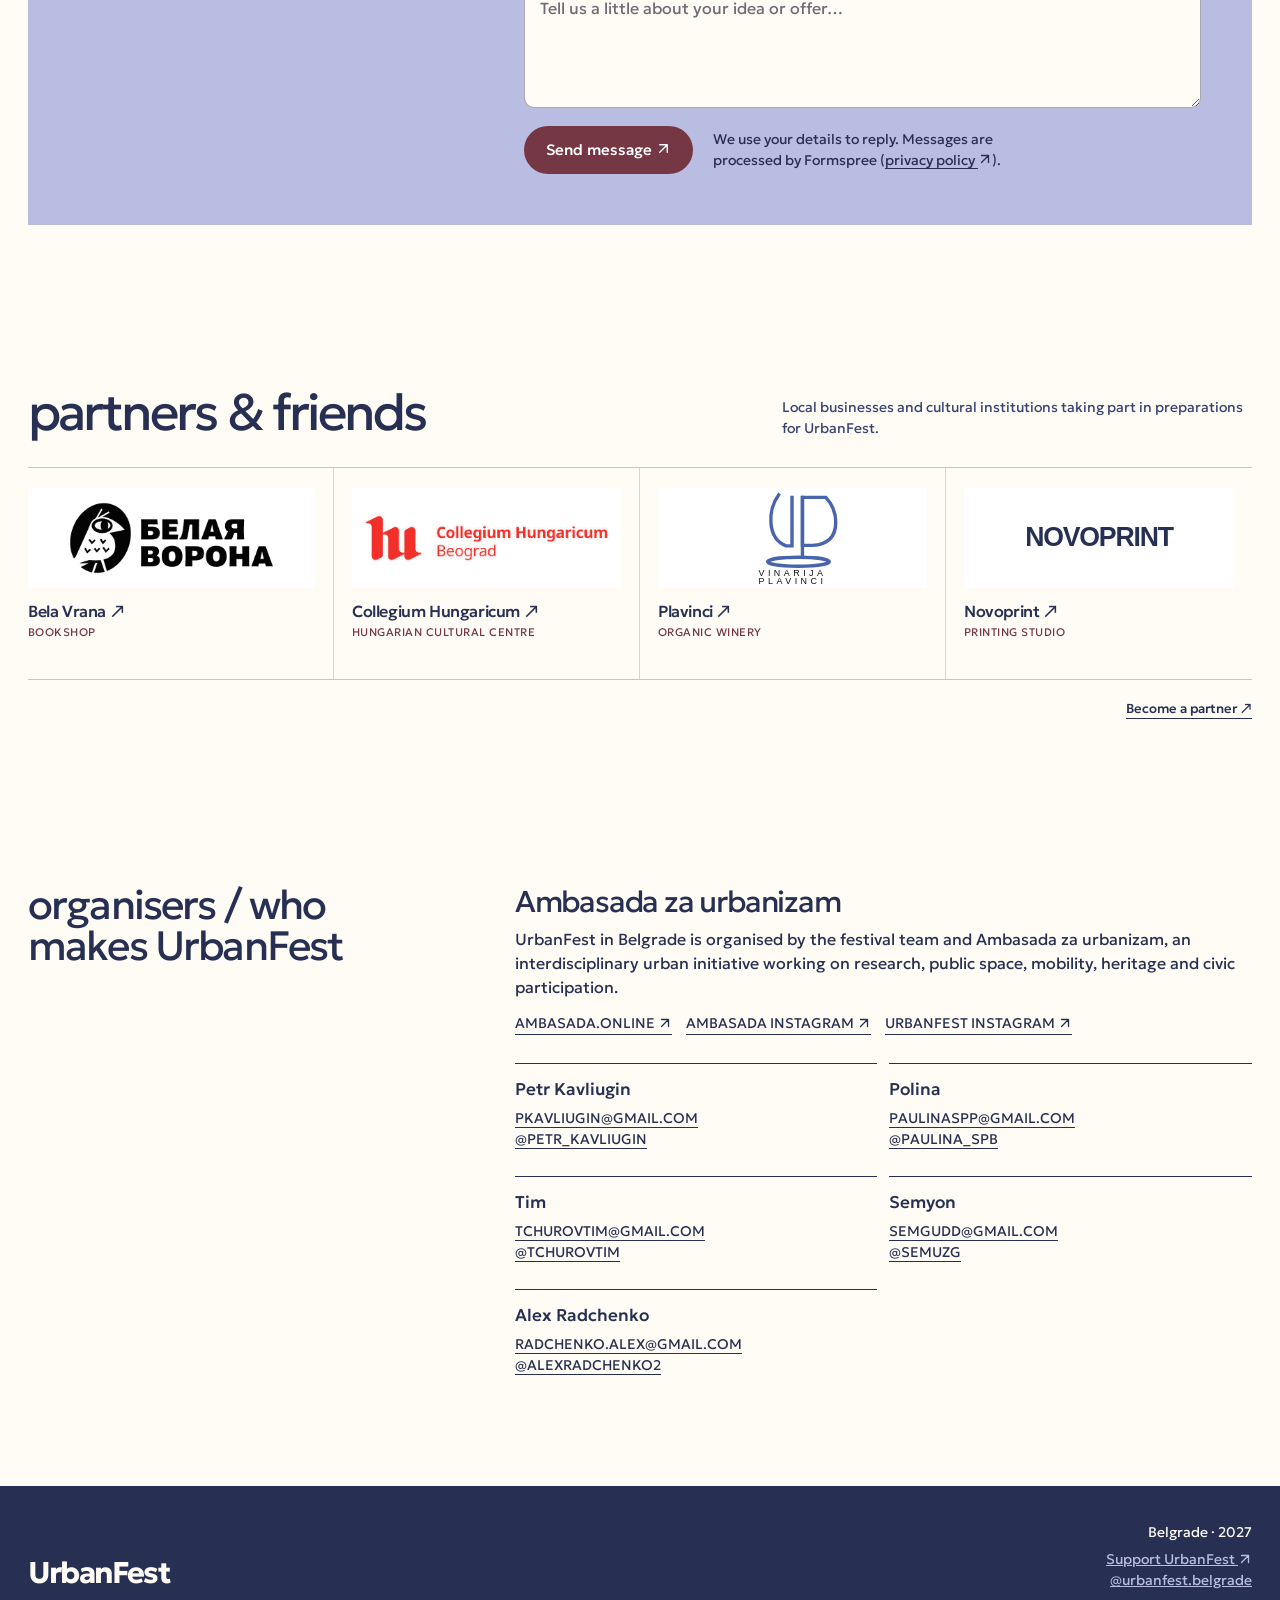
==== commit 2b0a7174: "Improve programme access, roundtable timing, responsive photos and search metadata" ====
--- a/index.html
+++ b/index.html
@@ -60,28 +60,29 @@
   gtag('js', new Date());
   gtag('config', 'G-C3VJ0NRSVP');
 </script>
-<script src="/assets/analytics.js" defer></script>
+<script src="/assets/analytics.js?v=20261128-funnel" defer></script>
 <link rel="stylesheet" href="/assets/support.css">
 <link rel="stylesheet" href="/assets/figma-theme.css?v=20261127-section-headings">
 <link rel="stylesheet" href="/assets/history.css?v=20261023">
 <script defer src="/assets/support.js"></script>
 <link rel="stylesheet" href="/assets/festival-extras.css?v=20261104">
 <link rel="stylesheet" href="/assets/partners.css?v=20261107">
-<link rel="stylesheet" href="/assets/program-update.css?v=20261123-ivan">
+<link rel="stylesheet" href="/assets/program-update.css?v=20261128-webp-20261123-ivan">
 <link rel="stylesheet" href="/assets/volunteering.css?v=20261114-compact2">
 <style>.event-details-link{display:inline-block;margin-top:16px;font-size:15px;line-height:1.5;text-underline-offset:4px}</style><link rel="stylesheet" href="/assets/programme-links.css?v=20261127-intro-cta">
+<script type="application/ld+json">{"@context": "https://schema.org", "@type": "Event", "@id": "https://urbanfestbelgrade.rs/#urbanfest2027", "name": "UrbanFest Belgrade 2027", "description": "UrbanFest 2027 — a free independent festival about cities, architecture, mobility and urban life.", "url": "https://urbanfestbelgrade.rs/", "startDate": "2027-01-09T11:30:00+01:00", "eventStatus": "https://schema.org/EventScheduled", "eventAttendanceMode": "https://schema.org/OfflineEventAttendanceMode", "inLanguage": "en", "isAccessibleForFree": true, "image": ["https://urbanfestbelgrade.rs/assets/hero-audience.jpg"], "location": {"@type": "Place", "name": "Prostor Miljenko Dereta", "address": {"@type": "PostalAddress", "streetAddress": "Dobračina 55", "addressLocality": "Belgrade", "postalCode": "11000", "addressCountry": "RS"}}, "organizer": {"@type": "Organization", "name": "Ambasada za urbanizam", "url": "https://ambasada.online/"}, "offers": {"@type": "Offer", "price": "0", "priceCurrency": "EUR", "url": "https://docs.google.com/forms/d/1slLSATMFyt-E8ZCHkyF-YfPMIX1MEFKwfa-5wL1tldc/viewform"}}</script>
 </head>
 <body>
 <header><div class="wrap head"><a class="brand" href="#top">UrbanFest</a><nav><a href="/programme/" data-programme>programme</a><a href="#about">about</a><a href="#venue">venue</a><a href="#support">support</a></nav><div class="langs"><a class="active" href="./" aria-current="page">En</a><a href="./sr/">Sr</a><a href="./ru/">Ru</a></div></div></header>
 <main id="top">
-<section class="hero"><div class="wrap hero-inner"><div><div class="hero-meta"><a class="chip" href="#venue">Belgrade</a><span class="chip">9 January 2027</span><span class="chip">free entry</span></div><h1 class="hero-title"><span>Urban</span><span>Fest</span></h1><div class="hero-copy"><p>a free independent festival about how cities work and how they can work better</p><a class="hero-register" href="https://docs.google.com/forms/d/1slLSATMFyt-E8ZCHkyF-YfPMIX1MEFKwfa-5wL1tldc/viewform" target="_blank" rel="noreferrer"><span class="hero-register-label">register</span></a></div></div><div class="hero-art"><div class="red-orbit"></div><div class="hero-photo"><img src="/assets/hero-audience.jpg" alt="Audience at UrbanFest in Belgrade"></div><div class="lilac-orbit">talks · workshops · conversations · Belgrade</div><div class="hero-year">2027</div></div></div></section>
+<section class="hero"><div class="wrap hero-inner"><div><div class="hero-meta"><a class="chip" href="#venue">Belgrade</a><span class="chip">9 January 2027</span><span class="chip">free entry</span></div><h1 class="hero-title"><span>Urban</span><span>Fest</span></h1><div class="hero-copy"><p>a free independent festival about how cities work and how they can work better</p><a class="hero-register" href="https://docs.google.com/forms/d/1slLSATMFyt-E8ZCHkyF-YfPMIX1MEFKwfa-5wL1tldc/viewform" target="_blank" rel="noreferrer"><span class="hero-register-label">register</span></a></div></div><div class="hero-art"><div class="red-orbit"></div><div class="hero-photo"><img src="/assets/optimized/hero-audience-1680.webp" alt="Audience at UrbanFest in Belgrade" srcset="/assets/optimized/hero-audience-480.webp 480w, /assets/optimized/hero-audience-960.webp 960w, /assets/optimized/hero-audience-1680.webp 1680w" sizes="(max-width: 560px) 100vw, (max-width: 900px) 80vw, 850px" width="1680" height="1117"></div><div class="lilac-orbit">talks · workshops · conversations · Belgrade</div><div class="hero-year">2027</div></div></div></section>
 
 <div class="marquee"><div>cities · citizens · transport · architecture · ecology · public space · data · design · cities · citizens · transport · architecture · ecology</div></div>
 <section class="section intro-section"><div class="wrap intro-grid"><div><h2>one day to understand the city better</h2><div class="format-list"><span>talks</span><span>workshops</span><span>discussions</span><span>networking</span></div></div><div><p class="intro-text">Transport, streets, housing, architecture, climate, public space, data and heritage. UrbanFest brings professionals and residents into the same room to compare experience, ask questions and think about what could work in Belgrade.</p></div></div><div class="programme-teaser" aria-label="Programme"><div class="wrap"><p>9 January · doors open at 11:30 · two halls</p><a href="/programme/">View the schedule</a></div></div></section>
-<section class="section speaker-section" id="speakers"><div class="wrap"><div class="speakers-head"><div><h2>speakers</h2></div><p>Architects, researchers and urban practitioners on how cities work and what can change in Belgrade.</p></div><div class="speaker-cloud"><article class="person"><div class="circle"><img class="speaker-photo" src="/assets/Photo-Jug-500x500.jpg" alt="Jug Cerović" loading="lazy"></div><h3>Jug Cerović</h3><p>architect · founder of Jug Cerovic Architecte DPLG and inat</p><span class="status-chip speaker-topic">architecture</span><div class="speaker-talk"><span class="talk-label">Talk</span><p class="talk-title" lang="en">Belgrade in a mirror - Glimpses of the future</p><p class="talk-note">Seven architectural and urban projects for Belgrade.</p></div></article><article class="person"><div class="circle"><img class="speaker-photo" src="https://leibniz-ifl.de/fileadmin/Redaktion/Das_IfL/Besch%C3%A4ftigte/Zaporozhets_Oksana.jpg" alt="Oksana Zaporozhets" loading="lazy"></div><h3>Oksana Zaporozhets</h3><p>urban sociologist · Georg Simmel Center for Urban Studies, Humboldt University of Berlin</p><span class="status-chip speaker-topic">architecture</span><div class="speaker-talk"><span class="talk-label">Talk</span><p class="talk-title" lang="en">Cities Outside the Mainstream: Ruptured Trajectories and Reinvented Futures</p></div></article><article class="person"><div class="circle"><img class="speaker-photo" src="https://static.wixstatic.com/media/20ca90_b20b7bc4f1d74ad494a4e628a1533a99~mv2.png/v1/fill/w_463%2Ch_560%2Cal_c/oleg.png" alt="Oleg Pachenkov" loading="lazy"></div><h3>Oleg Pachenkov</h3><p>urban sociologist · urban development researcher and consultant</p><span class="status-chip speaker-topic">architecture</span><div class="speaker-talk"><span class="talk-label">Talk</span><p class="talk-title" lang="en">From Placemaking through Participation to Co-Governance: Rediscovering the Political in Urbanism</p></div></article><article class="person"><div class="circle"><img class="speaker-photo shishkin-portrait" src="/assets/alexey-shishkin-20261114.jpg" width="1607" height="2400" alt="Alexey Shishkin" loading="lazy"></div><h3>Alexey Shishkin</h3><p>architect and researcher of speculative architecture and the visual culture of the future</p><span class="status-chip speaker-topic">architecture</span><div class="speaker-talk"><span class="talk-label">Talk</span><p class="talk-title" lang="en">Why do architects need fictional worlds? From the classics of paper utopia to contemporary scenarios</p><p class="talk-note">Working translation; not yet approved by the speaker</p><details class="talk-original"><summary>Original title (RU)</summary><p lang="ru">Зачем архитекторам вымышленные миры? От классиков бумажной утопии до современных сценариев</p></details></div></article><article class="person"><div class="circle"><img class="speaker-photo" src="/assets/konstantin-gladkov.jpg" alt="Konstantin Gladkov" loading="lazy"></div><h3>Konstantin Gladkov</h3><p>multidisciplinary designer and artist · KUNGFUCT</p><span class="status-chip speaker-topic">architecture</span><p class="talk-pending">Lecture title to be announced</p></article><article class="person"><div class="circle portrait-frame"><span class="portrait-fallback" aria-hidden="true">MS</span><img class="speaker-photo mate-portrait" src="/assets/mate-sebok-20261116.jpg" width="1148" height="1200" alt="Máté Sebők" loading="lazy" onerror="this.remove()"></div><h3>Máté Sebők</h3><p>BKK · Centre for Budapest Transport, urban mobility</p><span class="status-chip speaker-topic">transport</span><p class="talk-pending">Lecture title to be announced</p></article><article class="person"><div class="circle portrait-frame"><span class="portrait-fallback" aria-hidden="true">IZ</span><img class="speaker-photo" src="/assets/ilya-zalivukhin.jpg?v=20261104" alt="Ilya Zalivukhin" loading="lazy" onerror="this.remove()"></div><h3>Ilya Zalivukhin</h3><p>architect and urban planner · founder of JAUZA</p><span class="status-chip speaker-topic">architecture</span></article><article class="person" data-speaker="ivan-simic"><div class="circle"><img class="speaker-photo ivan-portrait" src="/assets/ivan-simic-20261123.jpg" alt="Ivan Simić" width="1254" height="1254" loading="lazy" decoding="async"></div><h3>Ivan Simić</h3><p>urbanism researcher · urban heat and green infrastructure</p><span class="status-chip speaker-topic">climate</span><p class="talk-pending">Lecture title to be announced</p></article><article class="person" data-speaker="2027-new"><div class="circle"><img class="speaker-photo" src="/assets/ilya-drigo.jpg" alt="Ilya Drigo" loading="lazy"></div><h3>Ilya Drigo</h3><p>Meteorologist and weather-data analyst</p><span class="status-chip speaker-topic">climate</span><div class="speaker-talk"><span class="talk-label">Lecture</span><p class="talk-title" lang="en">Urban climate: heatwaves, downpours, hail and AI forecasts</p><p class="talk-note">Working title.</p></div></article><article class="person" data-speaker="2027-new"><div class="circle"><img class="speaker-photo elvira-portrait" src="/assets/elvira-ibragimova-20261115.jpg" width="960" height="1280" alt="Elvira Ibragimova" loading="lazy"></div><h3>Elvira Ibragimova</h3><p>historian · PhD in Comparative History · Gerda Henkel Fellow at New Europe College, Bucharest</p><span class="status-chip speaker-topic">architecture</span><div class="speaker-talk"><span class="talk-label">Lecture</span><p class="talk-title" lang="en">Crematoria: architecture and the city</p><p class="talk-note">Working title.</p></div></article><article class="person" data-speaker="kulturni-cerak"><div class="cerak-portraits"><figure><img src="/assets/tamara-cerak-20261118.jpg" alt="Tamara Prodić" width="799" height="1200" loading="lazy"><figcaption>Tamara Prodić</figcaption></figure><figure><img src="/assets/olivera-cerak-20261118.jpg" alt="Olivera Lazić" width="798" height="1200" loading="lazy"><figcaption>Olivera Lazić</figcaption></figure></div><h3>Kulturni Cerak</h3><p>architects and co-founders of Kulturni Cerak · heritage, neighbourhood projects and community life</p><span class="status-chip speaker-topic">heritage</span><p class="talk-pending">Lecture title to be announced</p></article><article class="person" data-speaker="gulnara-safarova"><div class="circle"><img class="speaker-photo gulnara-portrait" src="/assets/gulnara-safarova-20261118.jpg" alt="Gulnara Safarova" width="923" height="1200" loading="lazy"></div><h3>Gulnara Safarova</h3><p>architect specialising in public spaces</p><span class="status-chip speaker-topic">architecture</span><p class="talk-pending">Lecture title to be announced</p></article></div></div></section>
-<section class="section workshops" id="workshops"><div class="wrap"><h2>not only talks</h2><p class="intro-note">Six workshops, from architectural decor to live letterpress printing. Timings and booking details will follow.</p><div class="workshop-grid"><article class="workshop"><div><figure class="workshop-figure"><img class="restoration-photo" src="/assets/workshops/restoration-process.jpg" alt="Restoration of architectural plasterwork: hand and tool working on decorative relief" width="750" height="1000" loading="lazy" decoding="async"></figure><div class="icon">01</div><h3>Architectural decor: old and new</h3><p>A practical workshop with Anastasia Mironova, a restorer of architectural plasterwork. Combine cast decorative details with new elements to create forms inspired by Belgrade architecture. Two identical 1.5-hour sessions, with up to 10 participants in each.</p></div></article><article class="workshop"><div><figure class="workshop-figure"><img src="/assets/workshops/archive-2024-planning.jpg" alt="Participants discussing a large city map at UrbanFest 2024" width="1100" height="732" loading="lazy" decoding="async"><figcaption>Workshop at UrbanFest, 2024 · @starostin_nikita_photo</figcaption></figure><div class="icon">02</div><h3>Make Belgrade your own</h3><p>Creative mapping with Svetlana Kondratyeva. Draw a map of familiar and meaningful places in Belgrade, give them personal names, and explore mental maps and the right to the city. No special skills needed; participants should live in Belgrade or visit regularly. Around 1.5 hours, 6–10 participants.</p></div></article><article class="workshop"><div><figure class="workshop-figure"><img src="/assets/workshops/urban-interventions-wall.jpg" alt="Example of a small urban intervention on a wall" width="700" height="467" loading="lazy" decoding="async"><figcaption>Example of an urban intervention.</figcaption></figure><div class="icon">03</div><h3>Urban interventions</h3><p>A workshop with Konstantin Gladkov / KUNGFUCT about small interventions in urban space.</p></div></article><article class="workshop"><div><figure class="workshop-figure"><img src="/assets/workshops/archive-2024-mapping.jpg" alt="Hands, markers and sticky notes on a city map at UrbanFest 2024" width="1100" height="732" loading="lazy" decoding="async"><figcaption>Workshop at UrbanFest, 2024 · @starostin_nikita_photo</figcaption></figure><div class="icon">04</div><h3>How to shape the city through maps</h3><p>A practical workshop with Mikhail Domrachev about maps as a tool for urban change: Yandex Maps, Google Maps and OpenStreetMap.</p></div></article><article class="workshop"><div><figure class="workshop-figure"><img src="/assets/workshops/archive-2024-drawing.jpg" alt="Participants drawing on a city plan at UrbanFest 2024" width="1100" height="732" loading="lazy" decoding="async"><figcaption>Workshop at UrbanFest, 2024 · @starostin_nikita_photo</figcaption></figure><div class="icon">05</div><h3>Urban drawing workshop</h3><p>Draw together with sociologist Fedor Dokukin using prepared templates.</p></div></article><article class="workshop"><div><figure class="workshop-figure"><img src="/assets/workshops/partisanpress-inking.jpg" alt="Applying red ink with a roller to wooden letterpress type at Partisanpress" width="900" height="600" loading="lazy" decoding="async"></figure><div class="icon">06</div><h3>Live letterpress with Partisanpress</h3><p>A hands-on workshop with Sergey Besov: invent short phrases and print postcards on an Adana letterpress.</p><a class="event-details-link" href="/partisanpress/">More about the event</a></div></article></div></div></section><section class="section uf-volunteering" id="volunteering" aria-labelledby="uf-volunteer-title"><div class="wrap"><div class="uf-volunteer-content"><p class="uf-volunteer-kicker">Urban initiatives and volunteering</p><h2 id="uf-volunteer-title">Roundtable</h2><p class="uf-volunteer-copy">Bringing people and initiatives together to work on useful projects for Belgrade.</p><p class="uf-volunteer-audience"><a href="/volunteering/">More about the event</a></p><div class="uf-volunteer-organizers"><p class="uf-volunteer-kicker">Preparing the session</p><p class="uf-volunteer-names">Katarina Dmitrieva · Alisa Bezman · Alexey Radchenko</p></div></div></div></section>
+<section class="section speaker-section" id="speakers"><div class="wrap"><div class="speakers-head"><div><h2>speakers</h2></div><p>Architects, researchers and urban practitioners on how cities work and what can change in Belgrade.</p></div><div class="speaker-cloud"><article class="person"><div class="circle"><img class="speaker-photo" src="/assets/optimized/Photo-Jug-500x500-500.webp" alt="Jug Cerović" loading="lazy" srcset="/assets/optimized/Photo-Jug-500x500-400.webp 400w, /assets/optimized/Photo-Jug-500x500-500.webp 500w" sizes="(max-width: 900px) calc((100vw - 50px) / 2), (max-width: 1380px) calc((100vw - 110px) / 4), 317px" width="500" height="500"></div><h3>Jug Cerović</h3><p>architect · founder of Jug Cerovic Architecte DPLG and inat</p><span class="status-chip speaker-topic">architecture</span><div class="speaker-talk"><span class="talk-label">Talk</span><p class="talk-title" lang="en">Belgrade in a mirror - Glimpses of the future</p><p class="talk-note">Seven architectural and urban projects for Belgrade.</p></div></article><article class="person"><div class="circle"><img class="speaker-photo" src="https://leibniz-ifl.de/fileadmin/Redaktion/Das_IfL/Besch%C3%A4ftigte/Zaporozhets_Oksana.jpg" alt="Oksana Zaporozhets" loading="lazy"></div><h3>Oksana Zaporozhets</h3><p>urban sociologist · Georg Simmel Center for Urban Studies, Humboldt University of Berlin</p><span class="status-chip speaker-topic">architecture</span><div class="speaker-talk"><span class="talk-label">Talk</span><p class="talk-title" lang="en">Cities Outside the Mainstream: Ruptured Trajectories and Reinvented Futures</p></div></article><article class="person"><div class="circle"><img class="speaker-photo" src="https://static.wixstatic.com/media/20ca90_b20b7bc4f1d74ad494a4e628a1533a99~mv2.png/v1/fill/w_463%2Ch_560%2Cal_c/oleg.png" alt="Oleg Pachenkov" loading="lazy"></div><h3>Oleg Pachenkov</h3><p>urban sociologist · urban development researcher and consultant</p><span class="status-chip speaker-topic">architecture</span><div class="speaker-talk"><span class="talk-label">Talk</span><p class="talk-title" lang="en">From Placemaking through Participation to Co-Governance: Rediscovering the Political in Urbanism</p></div></article><article class="person"><div class="circle"><img class="speaker-photo shishkin-portrait" src="/assets/optimized/alexey-shishkin-20261114-1607.webp" width="1607" height="2400" alt="Alexey Shishkin" loading="lazy" srcset="/assets/optimized/alexey-shishkin-20261114-800.webp 800w, /assets/optimized/alexey-shishkin-20261114-1607.webp 1607w" sizes="(max-width: 900px) calc((100vw - 50px) * 1.25), (max-width: 1380px) calc((100vw - 110px) * .625), 793px"></div><h3>Alexey Shishkin</h3><p>architect and researcher of speculative architecture and the visual culture of the future</p><span class="status-chip speaker-topic">architecture</span><div class="speaker-talk"><span class="talk-label">Talk</span><p class="talk-title" lang="en">Why do architects need fictional worlds? From the classics of paper utopia to contemporary scenarios</p><p class="talk-note">Working translation; not yet approved by the speaker</p><details class="talk-original"><summary>Original title (RU)</summary><p lang="ru">Зачем архитекторам вымышленные миры? От классиков бумажной утопии до современных сценариев</p></details></div></article><article class="person"><div class="circle"><img class="speaker-photo" src="/assets/optimized/konstantin-gladkov-680.webp" alt="Konstantin Gladkov" loading="lazy" srcset="/assets/optimized/konstantin-gladkov-400.webp 400w, /assets/optimized/konstantin-gladkov-680.webp 680w" sizes="(max-width: 900px) calc((100vw - 50px) / 2), (max-width: 1380px) calc((100vw - 110px) / 4), 317px" width="680" height="680"></div><h3>Konstantin Gladkov</h3><p>multidisciplinary designer and artist · KUNGFUCT</p><span class="status-chip speaker-topic">architecture</span><p class="talk-pending">Lecture title to be announced</p></article><article class="person"><div class="circle portrait-frame"><span class="portrait-fallback" aria-hidden="true">MS</span><img class="speaker-photo mate-portrait" src="/assets/optimized/mate-sebok-20261116-800.webp" width="1148" height="1200" alt="Máté Sebők" loading="lazy" onerror="this.remove()" srcset="/assets/optimized/mate-sebok-20261116-400.webp 400w, /assets/optimized/mate-sebok-20261116-800.webp 800w" sizes="(max-width: 900px) calc((100vw - 50px) / 2), (max-width: 1380px) calc((100vw - 110px) / 4), 317px"></div><h3>Máté Sebők</h3><p>BKK · Centre for Budapest Transport, urban mobility</p><span class="status-chip speaker-topic">transport</span><p class="talk-pending">Lecture title to be announced</p></article><article class="person"><div class="circle portrait-frame"><span class="portrait-fallback" aria-hidden="true">IZ</span><img class="speaker-photo" src="/assets/optimized/ilya-zalivukhin-800.webp" srcset="/assets/optimized/ilya-zalivukhin-400.webp 400w, /assets/optimized/ilya-zalivukhin-800.webp 800w" sizes="(max-width: 900px) calc((100vw - 50px) / 2), (max-width: 1380px) calc((100vw - 110px) / 4), 317px" width="4096" height="2038" alt="Ilya Zalivukhin" loading="lazy" onerror="this.remove()"></div><h3>Ilya Zalivukhin</h3><p>architect and urban planner · founder of JAUZA</p><span class="status-chip speaker-topic">architecture</span></article><article class="person" data-speaker="ivan-simic"><div class="circle"><img class="speaker-photo ivan-portrait" src="/assets/optimized/ivan-simic-20261123-800.webp" alt="Ivan Simić" width="1254" height="1254" loading="lazy" decoding="async" srcset="/assets/optimized/ivan-simic-20261123-400.webp 400w, /assets/optimized/ivan-simic-20261123-800.webp 800w" sizes="(max-width: 900px) calc((100vw - 50px) / 2), (max-width: 1380px) calc((100vw - 110px) / 4), 317px"></div><h3>Ivan Simić</h3><p>urbanism researcher · urban heat and green infrastructure</p><span class="status-chip speaker-topic">climate</span><p class="talk-pending">Lecture title to be announced</p></article><article class="person" data-speaker="2027-new"><div class="circle"><img class="speaker-photo" src="/assets/optimized/ilya-drigo-800.webp" alt="Ilya Drigo" loading="lazy" srcset="/assets/optimized/ilya-drigo-400.webp 400w, /assets/optimized/ilya-drigo-800.webp 800w" sizes="(max-width: 900px) calc((100vw - 50px) / 2), (max-width: 1380px) calc((100vw - 110px) / 4), 317px" width="800" height="800"></div><h3>Ilya Drigo</h3><p>Meteorologist and weather-data analyst</p><span class="status-chip speaker-topic">climate</span><div class="speaker-talk"><span class="talk-label">Lecture</span><p class="talk-title" lang="en">Urban climate: heatwaves, downpours, hail and AI forecasts</p><p class="talk-note">Working title.</p></div></article><article class="person" data-speaker="2027-new"><div class="circle"><img class="speaker-photo elvira-portrait" src="/assets/optimized/elvira-ibragimova-20261115-800.webp" width="960" height="1280" alt="Elvira Ibragimova" loading="lazy" srcset="/assets/optimized/elvira-ibragimova-20261115-400.webp 400w, /assets/optimized/elvira-ibragimova-20261115-800.webp 800w" sizes="(max-width: 900px) calc((100vw - 50px) / 2), (max-width: 1380px) calc((100vw - 110px) / 4), 317px"></div><h3>Elvira Ibragimova</h3><p>historian · PhD in Comparative History · Gerda Henkel Fellow at New Europe College, Bucharest</p><span class="status-chip speaker-topic">architecture</span><div class="speaker-talk"><span class="talk-label">Lecture</span><p class="talk-title" lang="en">Crematoria: architecture and the city</p><p class="talk-note">Working title.</p></div></article><article class="person" data-speaker="kulturni-cerak"><div class="cerak-portraits"><figure><img src="/assets/optimized/tamara-cerak-20261118-799.webp" alt="Tamara Prodić" width="799" height="1200" loading="lazy" srcset="/assets/optimized/tamara-cerak-20261118-400.webp 400w, /assets/optimized/tamara-cerak-20261118-799.webp 799w" sizes="(max-width: 900px) calc((100vw - 50px) / 2), (max-width: 1380px) calc((100vw - 110px) / 4), 317px"><figcaption>Tamara Prodić</figcaption></figure><figure><img src="/assets/optimized/olivera-cerak-20261118-798.webp" alt="Olivera Lazić" width="798" height="1200" loading="lazy" srcset="/assets/optimized/olivera-cerak-20261118-400.webp 400w, /assets/optimized/olivera-cerak-20261118-798.webp 798w" sizes="(max-width: 900px) calc((100vw - 50px) / 2), (max-width: 1380px) calc((100vw - 110px) / 4), 317px"><figcaption>Olivera Lazić</figcaption></figure></div><h3>Kulturni Cerak</h3><p>architects and co-founders of Kulturni Cerak · heritage, neighbourhood projects and community life</p><span class="status-chip speaker-topic">heritage</span><p class="talk-pending">Lecture title to be announced</p></article><article class="person" data-speaker="gulnara-safarova"><div class="circle"><img class="speaker-photo gulnara-portrait" src="/assets/optimized/gulnara-safarova-20261118-800.webp" alt="Gulnara Safarova" width="923" height="1200" loading="lazy"></div><h3>Gulnara Safarova</h3><p>architect specialising in public spaces</p><span class="status-chip speaker-topic">architecture</span><p class="talk-pending">Lecture title to be announced</p></article></div></div></section>
+<section class="section workshops" id="workshops"><div class="wrap"><h2>not only talks</h2><p class="intro-note">Six workshops, from architectural decor to live letterpress printing. Timings and booking details will follow.</p><div class="workshop-grid"><article class="workshop"><div><figure class="workshop-figure"><img class="restoration-photo" src="/assets/optimized/workshops-restoration-process-750.webp" alt="Restoration of architectural plasterwork: hand and tool working on decorative relief" width="750" height="1000" loading="lazy" decoding="async" srcset="/assets/optimized/workshops-restoration-process-480.webp 480w, /assets/optimized/workshops-restoration-process-750.webp 750w" sizes="(max-width: 900px) calc(100vw - 32px), 430px"></figure><div class="icon">01</div><h3>Architectural decor: old and new</h3><p>A practical workshop with Anastasia Mironova, a restorer of architectural plasterwork. Combine cast decorative details with new elements to create forms inspired by Belgrade architecture. Two identical 1.5-hour sessions, with up to 10 participants in each.</p></div></article><article class="workshop"><div><figure class="workshop-figure"><img src="/assets/optimized/workshops-archive-2024-planning-1100.webp" alt="Participants discussing a large city map at UrbanFest 2024" width="1100" height="732" loading="lazy" decoding="async" srcset="/assets/optimized/workshops-archive-2024-planning-480.webp 480w, /assets/optimized/workshops-archive-2024-planning-960.webp 960w, /assets/optimized/workshops-archive-2024-planning-1100.webp 1100w" sizes="(max-width: 900px) calc(100vw - 32px), 430px"><figcaption>Workshop at UrbanFest, 2024 · @starostin_nikita_photo</figcaption></figure><div class="icon">02</div><h3>Make Belgrade your own</h3><p>Creative mapping with Svetlana Kondratyeva. Draw a map of familiar and meaningful places in Belgrade, give them personal names, and explore mental maps and the right to the city. No special skills needed; participants should live in Belgrade or visit regularly. Around 1.5 hours, 6–10 participants.</p></div></article><article class="workshop"><div><figure class="workshop-figure"><img src="/assets/optimized/workshops-urban-interventions-wall-700.webp" alt="Example of a small urban intervention on a wall" width="700" height="467" loading="lazy" decoding="async" srcset="/assets/optimized/workshops-urban-interventions-wall-480.webp 480w, /assets/optimized/workshops-urban-interventions-wall-700.webp 700w" sizes="(max-width: 900px) calc(100vw - 32px), 430px"><figcaption>Example of an urban intervention.</figcaption></figure><div class="icon">03</div><h3>Urban interventions</h3><p>A workshop with Konstantin Gladkov / KUNGFUCT about small interventions in urban space.</p></div></article><article class="workshop"><div><figure class="workshop-figure"><img src="/assets/optimized/workshops-archive-2024-mapping-1100.webp" alt="Hands, markers and sticky notes on a city map at UrbanFest 2024" width="1100" height="732" loading="lazy" decoding="async" srcset="/assets/optimized/workshops-archive-2024-mapping-480.webp 480w, /assets/optimized/workshops-archive-2024-mapping-960.webp 960w, /assets/optimized/workshops-archive-2024-mapping-1100.webp 1100w" sizes="(max-width: 900px) calc(100vw - 32px), 430px"><figcaption>Workshop at UrbanFest, 2024 · @starostin_nikita_photo</figcaption></figure><div class="icon">04</div><h3>How to shape the city through maps</h3><p>A practical workshop with Mikhail Domrachev about maps as a tool for urban change: Yandex Maps, Google Maps and OpenStreetMap.</p></div></article><article class="workshop"><div><figure class="workshop-figure"><img src="/assets/optimized/workshops-archive-2024-drawing-1100.webp" alt="Participants drawing on a city plan at UrbanFest 2024" width="1100" height="732" loading="lazy" decoding="async" srcset="/assets/optimized/workshops-archive-2024-drawing-480.webp 480w, /assets/optimized/workshops-archive-2024-drawing-960.webp 960w, /assets/optimized/workshops-archive-2024-drawing-1100.webp 1100w" sizes="(max-width: 900px) calc(100vw - 32px), 430px"><figcaption>Workshop at UrbanFest, 2024 · @starostin_nikita_photo</figcaption></figure><div class="icon">05</div><h3>Urban drawing workshop</h3><p>Draw together with sociologist Fedor Dokukin using prepared templates.</p></div></article><article class="workshop"><div><figure class="workshop-figure"><img src="/assets/optimized/workshops-partisanpress-inking-900.webp" alt="Applying red ink with a roller to wooden letterpress type at Partisanpress" width="900" height="600" loading="lazy" decoding="async" srcset="/assets/optimized/workshops-partisanpress-inking-480.webp 480w, /assets/optimized/workshops-partisanpress-inking-900.webp 900w" sizes="(max-width: 900px) calc(100vw - 32px), 430px"></figure><div class="icon">06</div><h3>Live letterpress with Partisanpress</h3><p>A hands-on workshop with Sergey Besov: invent short phrases and print postcards on an Adana letterpress.</p><a class="event-details-link" href="/partisanpress/">More about the event</a></div></article></div></div></section><section class="section uf-volunteering" id="volunteering" aria-labelledby="uf-volunteer-title"><div class="wrap"><div class="uf-volunteer-content"><p class="uf-volunteer-kicker">Urban initiatives and volunteering</p><h2 id="uf-volunteer-title">Roundtable</h2><p class="uf-volunteer-copy">Bringing people and initiatives together to work on useful projects for Belgrade.</p><p class="uf-volunteer-audience"><a href="/volunteering/">More about the event</a></p><div class="uf-volunteer-organizers"><p class="uf-volunteer-kicker">Preparing the session</p><p class="uf-volunteer-names">Katarina Dmitrieva · Alisa Bezman · Alexey Radchenko</p></div></div></div></section>
 <section class="festival-extras-section" id="extras" aria-labelledby="festival-extras-title"><div class="wrap"><div class="festival-extras-head"><div><span class="festival-extras-kicker">Beyond the programme</span><h2 class="festival-extras-title" id="festival-extras-title">And there's more.</h2></div><p class="festival-extras-intro">UrbanFest is also a place to meet, explore and spend time together between sessions.</p></div><div class="festival-extras-grid"><div class="festival-extras-item"><span class="festival-extras-index">01</span><h3>Coffee corner</h3><p>Coffee and a chance to catch up between talks.</p></div><div class="festival-extras-item"><span class="festival-extras-index">02</span><h3>Festival shop</h3><p>Urban-inspired souvenirs and things to take home.</p></div><div class="festival-extras-item"><span class="festival-extras-index">03</span><h3>Partner gifts and prizes</h3><p>Little gifts and prizes from organisations supporting UrbanFest.</p></div><div class="festival-extras-item"><span class="festival-extras-index">04</span><h3>A few surprises</h3><p>More details to be revealed closer to the festival.</p></div></div></div></section>
-<section class="section history" id="history"><div class="wrap"><div class="history-top"><div><h2>2020→2027</h2></div><div class="history-copy"><p>UrbanFest began in 2020. Before Belgrade, editions were held in St Petersburg.</p><p>The first Belgrade edition took place in January 2024, followed by September 2024 and January 2026. UrbanFest 2027 will be the seventh edition overall and the fourth in Belgrade.</p></div></div><div class="photo-wall"><div class="ph a"><img src="/assets/history-audience.jpg" alt="Audience at UrbanFest in Belgrade"></div><div class="ph b"><img src="/assets/history-stage.jpg" alt="UrbanFest stage and audience"></div><div class="ph c"><img src="/assets/history-talk.jpg" alt="Talk at UrbanFest"></div><div class="ph d"><img src="/assets/history-participants.jpg" alt="UrbanFest participants"></div><div class="ph e"><img src="/assets/history-workshop.jpg" alt="UrbanFest workshop"></div><div class="archive-card"><strong>Belgrade<br>2024 + 2026</strong><p>Three Belgrade editions with full halls, talks, workshops and conversations that carried on after the programme ended.</p><div class="archive-links"><a href="https://urbanfest2026.tilda.ws/2024" target="_blank" rel="noreferrer">September 2024 archive <svg class="external-arrow" aria-hidden="true" focusable="false" viewBox="0 0 16 16"><path d="M4 12 12 4M4 4h8v8"/></svg></a><a href="https://urbanfest2026.tilda.ws/en" target="_blank" rel="noreferrer">2026 archive <svg class="external-arrow" aria-hidden="true" focusable="false" viewBox="0 0 16 16"><path d="M4 12 12 4M4 4h8v8"/></svg></a></div></div></div><div class="past-speakers"><div class="past-speakers-head"><h3>some of the people already part of UrbanFest</h3><p>A selection from the Belgrade editions, across transport, architecture, public space, design and urban research.</p></div><div class="names"><div class="name-row"><strong>Iva Čukić</strong><span>green infrastructure &amp; community-led urban change</span><em>2024</em></div><div class="name-row"><strong>Jelena Ivanović Vojvodić</strong><span>BINA Urban Hub &amp; public space</span><em>2024</em></div><div class="name-row"><strong>Aleksandra Chertkova</strong><span>third places &amp; community spaces</span><em>2024</em></div><div class="name-row"><strong>Ilya Tokarev</strong><span>community agreements &amp; territory development</span><em>2024</em></div><div class="name-row"><strong>Egor Muleev</strong><span>transport &amp; mobilities</span><em>2026</em></div><div class="name-row"><strong>Maria Tinika</strong><span>public space &amp; everyday urban practice</span><em>2026</em></div><div class="name-row"><strong>Ilya Birman</strong><span>design &amp; wayfinding</span><em>2026</em></div><div class="name-row"><strong>Ana Šabanović</strong><span>green infrastructure &amp; urban research</span><em>2026</em></div></div></div></div></section>
+<section class="section history" id="history"><div class="wrap"><div class="history-top"><div><h2>2020→2027</h2></div><div class="history-copy"><p>UrbanFest began in 2020. Before Belgrade, editions were held in St Petersburg.</p><p>The first Belgrade edition took place in January 2024, followed by September 2024 and January 2026. UrbanFest 2027 will be the seventh edition overall and the fourth in Belgrade.</p></div></div><div class="photo-wall"><div class="ph a"><img src="/assets/optimized/history-audience-1680.webp" alt="Audience at UrbanFest in Belgrade" srcset="/assets/optimized/history-audience-480.webp 480w, /assets/optimized/history-audience-960.webp 960w, /assets/optimized/history-audience-1680.webp 1680w" sizes="(max-width: 560px) 100vw, (max-width: 900px) 80vw, 850px" width="1680" height="1117"></div><div class="ph b"><img src="/assets/optimized/history-stage-1680.webp" alt="UrbanFest stage and audience" srcset="/assets/optimized/history-stage-480.webp 480w, /assets/optimized/history-stage-960.webp 960w, /assets/optimized/history-stage-1680.webp 1680w" sizes="(max-width: 560px) 100vw, (max-width: 900px) 80vw, 850px" width="1680" height="1120"></div><div class="ph c"><img src="/assets/optimized/history-talk-1680.webp" alt="Talk at UrbanFest" srcset="/assets/optimized/history-talk-480.webp 480w, /assets/optimized/history-talk-960.webp 960w, /assets/optimized/history-talk-1680.webp 1680w" sizes="(max-width: 560px) 100vw, (max-width: 900px) 80vw, 850px" width="1680" height="1117"></div><div class="ph d"><img src="/assets/optimized/history-participants-1680.webp" alt="UrbanFest participants" srcset="/assets/optimized/history-participants-480.webp 480w, /assets/optimized/history-participants-960.webp 960w, /assets/optimized/history-participants-1680.webp 1680w" sizes="(max-width: 560px) 100vw, (max-width: 900px) 80vw, 850px" width="1680" height="1117"></div><div class="ph e"><img src="/assets/optimized/history-workshop-1680.webp" alt="UrbanFest workshop" srcset="/assets/optimized/history-workshop-480.webp 480w, /assets/optimized/history-workshop-960.webp 960w, /assets/optimized/history-workshop-1680.webp 1680w" sizes="(max-width: 560px) 100vw, (max-width: 900px) 80vw, 850px" width="1680" height="1120"></div><div class="archive-card"><strong>Belgrade<br>2024 + 2026</strong><p>Three Belgrade editions with full halls, talks, workshops and conversations that carried on after the programme ended.</p><div class="archive-links"><a href="https://urbanfest2026.tilda.ws/2024" target="_blank" rel="noreferrer">September 2024 archive <svg class="external-arrow" aria-hidden="true" focusable="false" viewBox="0 0 16 16"><path d="M4 12 12 4M4 4h8v8"/></svg></a><a href="https://urbanfest2026.tilda.ws/en" target="_blank" rel="noreferrer">2026 archive <svg class="external-arrow" aria-hidden="true" focusable="false" viewBox="0 0 16 16"><path d="M4 12 12 4M4 4h8v8"/></svg></a></div></div></div><div class="past-speakers"><div class="past-speakers-head"><h3>some of the people already part of UrbanFest</h3><p>A selection from the Belgrade editions, across transport, architecture, public space, design and urban research.</p></div><div class="names"><div class="name-row"><strong>Iva Čukić</strong><span>green infrastructure &amp; community-led urban change</span><em>2024</em></div><div class="name-row"><strong>Jelena Ivanović Vojvodić</strong><span>BINA Urban Hub &amp; public space</span><em>2024</em></div><div class="name-row"><strong>Aleksandra Chertkova</strong><span>third places &amp; community spaces</span><em>2024</em></div><div class="name-row"><strong>Ilya Tokarev</strong><span>community agreements &amp; territory development</span><em>2024</em></div><div class="name-row"><strong>Egor Muleev</strong><span>transport &amp; mobilities</span><em>2026</em></div><div class="name-row"><strong>Maria Tinika</strong><span>public space &amp; everyday urban practice</span><em>2026</em></div><div class="name-row"><strong>Ilya Birman</strong><span>design &amp; wayfinding</span><em>2026</em></div><div class="name-row"><strong>Ana Šabanović</strong><span>green infrastructure &amp; urban research</span><em>2026</em></div></div></div></div></section>
 <section class="section about" id="about"><div class="wrap about-layout"><div><h2>cities are easier to change when we understand them</h2></div><div><p class="about-copy">UrbanFest is a free independent festival about how cities work and how they can work better.</p><p>We bring together urbanists, architects, researchers, designers, transport experts and residents for talks, workshops and conversations rooted in Belgrade and connected to experience from other cities. The first Belgrade edition in 2024 also helped spark Ambasada za urbanizam, which now develops research, public-space, mobility and urban-heritage projects throughout the year.</p><a href="https://www.instagram.com/urbanfest.belgrade/" target="_blank" rel="noreferrer" class="about-instagram">UrbanFest Instagram</a></div></div></section>
 <section class="end"><div class="venue" id="venue"><div class="small">address</div><div class="venue-layout"><div><h3>Prostor Miljenko Dereta</h3><p class="venue-address">Dobračina 55<br>11000 Belgrade, Serbia</p><p class="venue-note">Dorćol · venue of the 2024 and 2026 Belgrade editions.</p><p class="venue-note"><strong>Languages:</strong> English, Russian and Serbian. Automatic subtitles / translation will be shown on screens.</p></div><div class="map-card"><a class="venue-map" href="https://www.google.com/maps/search/?api=1&amp;query=Prostor+Miljenko+Dereta+Dobra%C4%8Dina+55+Belgrade" target="_blank" rel="noopener noreferrer" aria-label="Open in Google Maps: Prostor Miljenko Dereta, Dobračina 55"><img src="/assets/venue-map.svg" width="640" height="480" alt="Street map around Prostor Miljenko Dereta, Dobračina 55, Belgrade" loading="lazy"><span class="map-caption"><span>Open in Google Maps</span><span aria-hidden="true"><svg class="external-arrow" aria-hidden="true" focusable="false" viewBox="0 0 16 16"><path d="M4 12 12 4M4 4h8v8"/></svg></span></span></a><small class="map-attribution">Map data © <a href="https://www.openstreetmap.org/copyright" target="_blank" rel="noopener noreferrer">OpenStreetMap contributors</a></small></div></div></div><div class="register" id="register"><div class="small">09.01.2027</div><h3>come for a talk.<br>stay for the city.</h3><p>Participation is free. Registration is open.</p><p>If you're coming with a child or a dog, have any requests, or would like to ask us something, leave a note in the registration form. We'll do our best to help and answer your questions.</p><a class="pill" href="https://docs.google.com/forms/d/1slLSATMFyt-E8ZCHkyF-YfPMIX1MEFKwfa-5wL1tldc/viewform" target="_blank" rel="noreferrer">register</a></div></section>
 <section class="section uf-support" id="support" aria-labelledby="uf-support-title"><div class="wrap"><div class="uf-support-top"><div class="uf-support-intro"><p class="uf-eyebrow">help make it happen / UrbanFest 2027</p><h2 id="uf-support-title">Free to attend.<br><span>Not free to organise.</span></h2><p class="uf-support-lead">UrbanFest brings together people who care about cities. A small team makes the festival happen, but the venue, equipment, materials, translation and other essentials cost money. We are looking for people and organisations who can help.</p></div><aside class="uf-budget"><div><div class="uf-budget-label">Indicative festival budget</div><strong>€4,000–5,000</strong><p>Estimated costs for the venue, equipment, translation, materials and festival production.</p></div><div class="uf-budget-tags"><span>venue</span><span>equipment</span><span>translation</span><span>materials</span><span>production</span></div></aside></div><div class="uf-support-options"><article class="uf-support-option"><div class="uf-option-index">01 / 03</div><h3>Become a sponsor</h3><p>Support the festival financially. We'll work together on appropriate visibility for your organisation.</p><a class="uf-option-link" href="#support-contact" data-support-topic="sponsor">Discuss sponsorship <svg class="external-arrow" aria-hidden="true" focusable="false" viewBox="0 0 16 16"><path d="M4 12 12 4M4 4h8v8"/></svg></a></article><article class="uf-support-option"><div class="uf-option-index">02 / 03</div><h3>Help in kind</h3><p>Printing, equipment, materials, services or practical support can make a real difference.</p><a class="uf-option-link" href="#support-contact" data-support-topic="in-kind">Offer help <svg class="external-arrow" aria-hidden="true" focusable="false" viewBox="0 0 16 16"><path d="M4 12 12 4M4 4h8v8"/></svg></a></article><article class="uf-support-option"><div class="uf-option-index">03 / 03</div><h3>Support with a contribution</h3><p>Want to make the festival possible as an individual? Get in touch and we'll discuss a suitable way to contribute.</p><a class="uf-option-link" href="#support-contact" data-support-topic="donation">Discuss a contribution <svg class="external-arrow" aria-hidden="true" focusable="false" viewBox="0 0 16 16"><path d="M4 12 12 4M4 4h8v8"/></svg></a></article></div><div class="uf-support-contact" id="support-contact"><div class="uf-contact-intro"><h3>Let's talk.</h3><p>Have an idea, partnership proposal or question? Send us a message. For organisations, email is also welcome directly.</p><a class="uf-direct-email" href="mailto:urbanfest@ambasada.online">urbanfest@ambasada.online <svg class="external-arrow" aria-hidden="true" focusable="false" viewBox="0 0 16 16"><path d="M4 12 12 4M4 4h8v8"/></svg></a></div><form id="uf-support-form" class="uf-contact-form" action="https://formspree.io/f/mnpjyggl" method="POST" data-after-submit="Thank you! Your message has been sent. We'll get back to you."><div class="uf-contact-fields"><label class="uf-contact-field"><span>Your name *</span><input name="name" autocomplete="name" required maxlength="120"></label><label class="uf-contact-field"><span>Email or Telegram *</span><input name="contact" autocomplete="email" required maxlength="180"></label><label class="uf-contact-field"><span>Organisation (optional)</span><input name="organisation" autocomplete="organization" maxlength="180"></label><label class="uf-contact-field"><span>How would you like to help? *</span><select name="topic" required><option value="" disabled selected>Select a topic</option><option value="sponsor">Sponsorship</option><option value="in-kind">In-kind support</option><option value="donation">Individual contribution</option><option value="idea">Idea or collaboration</option><option value="other">Other enquiry</option></select></label><label class="uf-contact-field uf-contact-field-wide"><span>Your message *</span><textarea name="message" required maxlength="5000" placeholder="Tell us a little about your idea or offer…"></textarea></label></div><input type="text" name="_gotcha" class="uf-contact-spam-trap" tabindex="-1" autocomplete="off" aria-hidden="true"><input type="hidden" name="subject" value="UrbanFest 2027: Support enquiry"><div class="uf-contact-form-bottom"><button class="uf-contact-submit" type="submit">Send message <svg class="external-arrow" aria-hidden="true" focusable="false" viewBox="0 0 16 16"><path d="M4 12 12 4M4 4h8v8"/></svg></button><p class="uf-contact-hint">We use your details to reply. Messages are processed by Formspree (<a href="https://formspree.io/legal/privacy-policy/" target="_blank" rel="noopener noreferrer">privacy policy <svg class="external-arrow" aria-hidden="true" focusable="false" viewBox="0 0 16 16"><path d="M4 12 12 4M4 4h8v8"/></svg></a>).</p></div><p class="uf-contact-status" role="status" hidden></p></form></div></div></section>
--- a/assets/program-update.css
+++ b/assets/program-update.css
@@ -40,7 +40,7 @@
 #speakers .cerak-portraits figcaption{grid-row:2;margin-top:10px;font-size:13px;line-height:1.4;overflow-wrap:break-word}
 #speakers .cerak-portraits figure:first-child figcaption{grid-column:2}
 #speakers .cerak-portraits figure:last-child figcaption{grid-column:1}
-#speakers .circle:has(.gulnara-portrait){position:relative;background-image:url("/assets/gulnara-safarova-20261118.jpg");background-size:140% auto;background-position:60% top;background-repeat:no-repeat}
+#speakers .circle:has(.gulnara-portrait){position:relative;background-image:url("/assets/optimized/gulnara-safarova-20261118-800.webp");background-size:140% auto;background-position:60% top;background-repeat:no-repeat}
 #speakers .gulnara-portrait{position:absolute;inset:0;display:block;width:100%;height:100%;object-fit:cover;object-position:center;opacity:0}
 @media(max-width:560px){#speakers .cerak-portraits{gap:8px}#speakers .cerak-portraits figcaption{font-size:12px}}
 
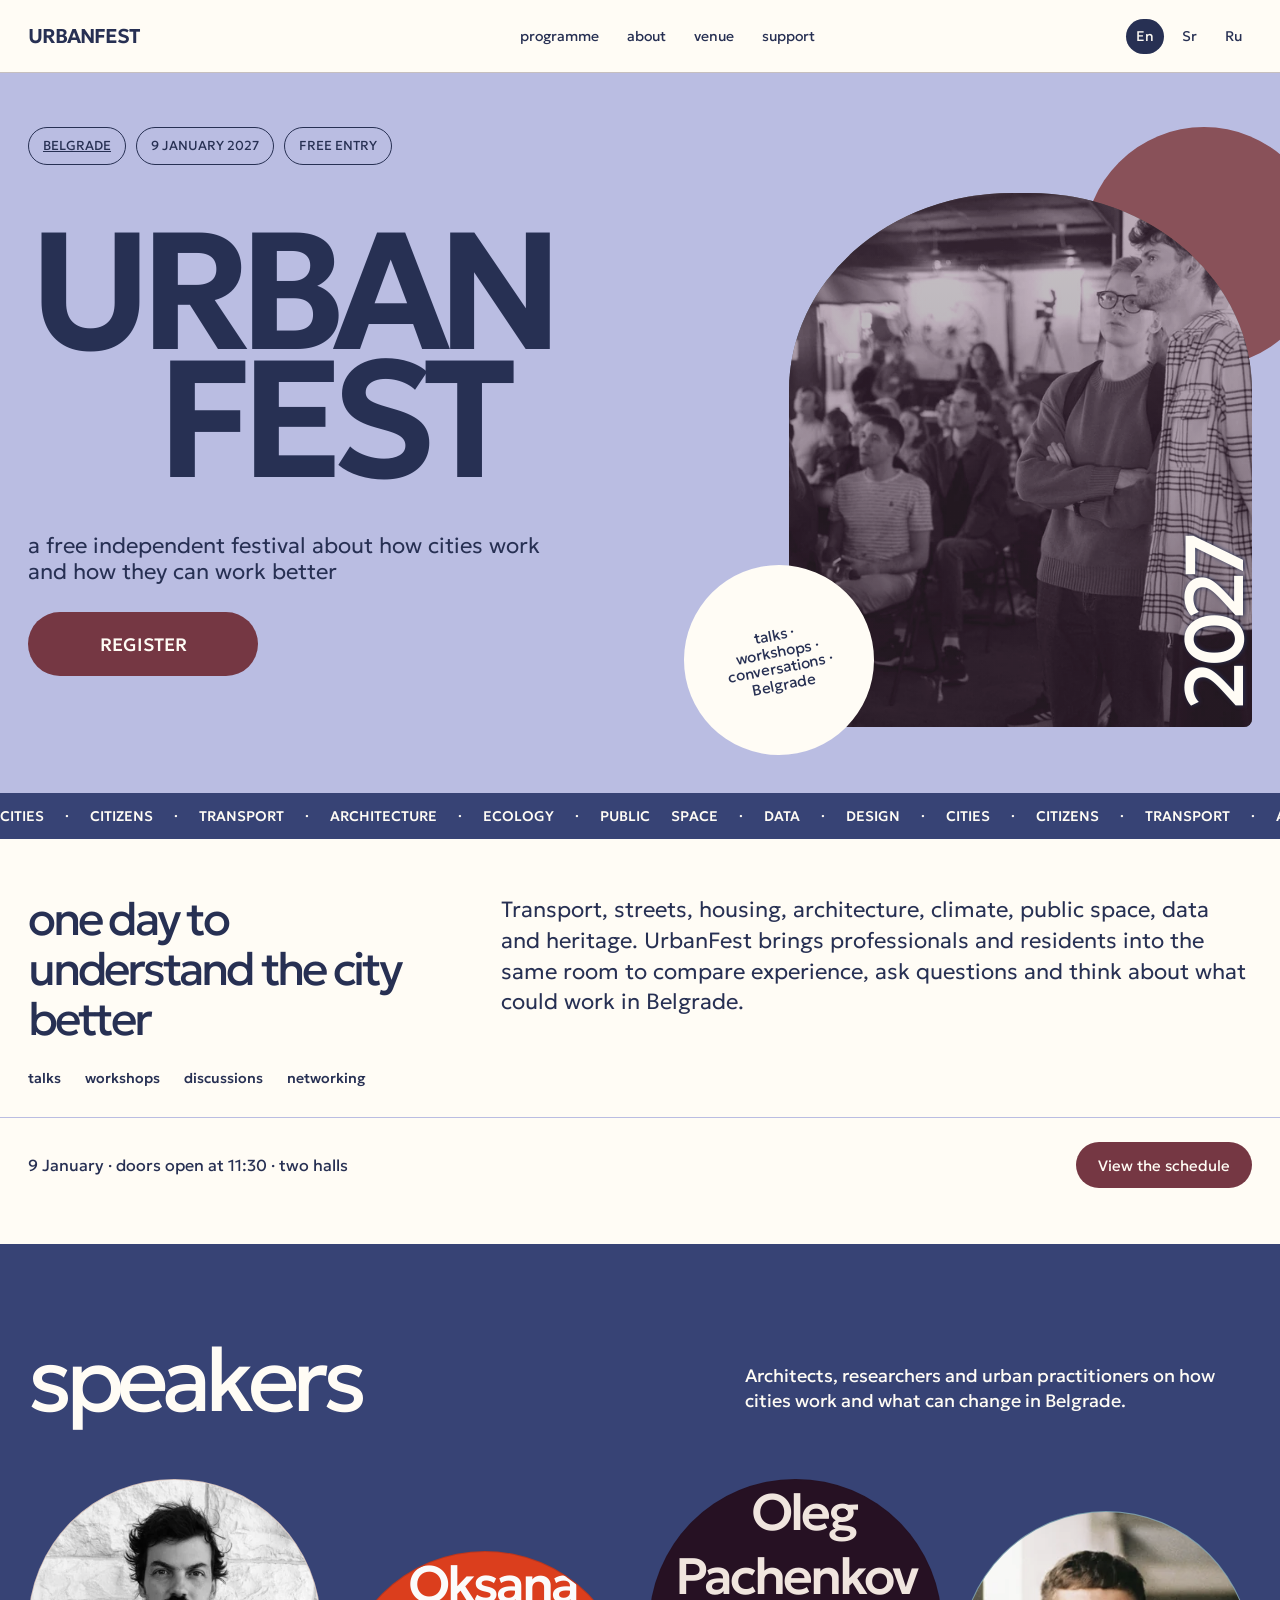
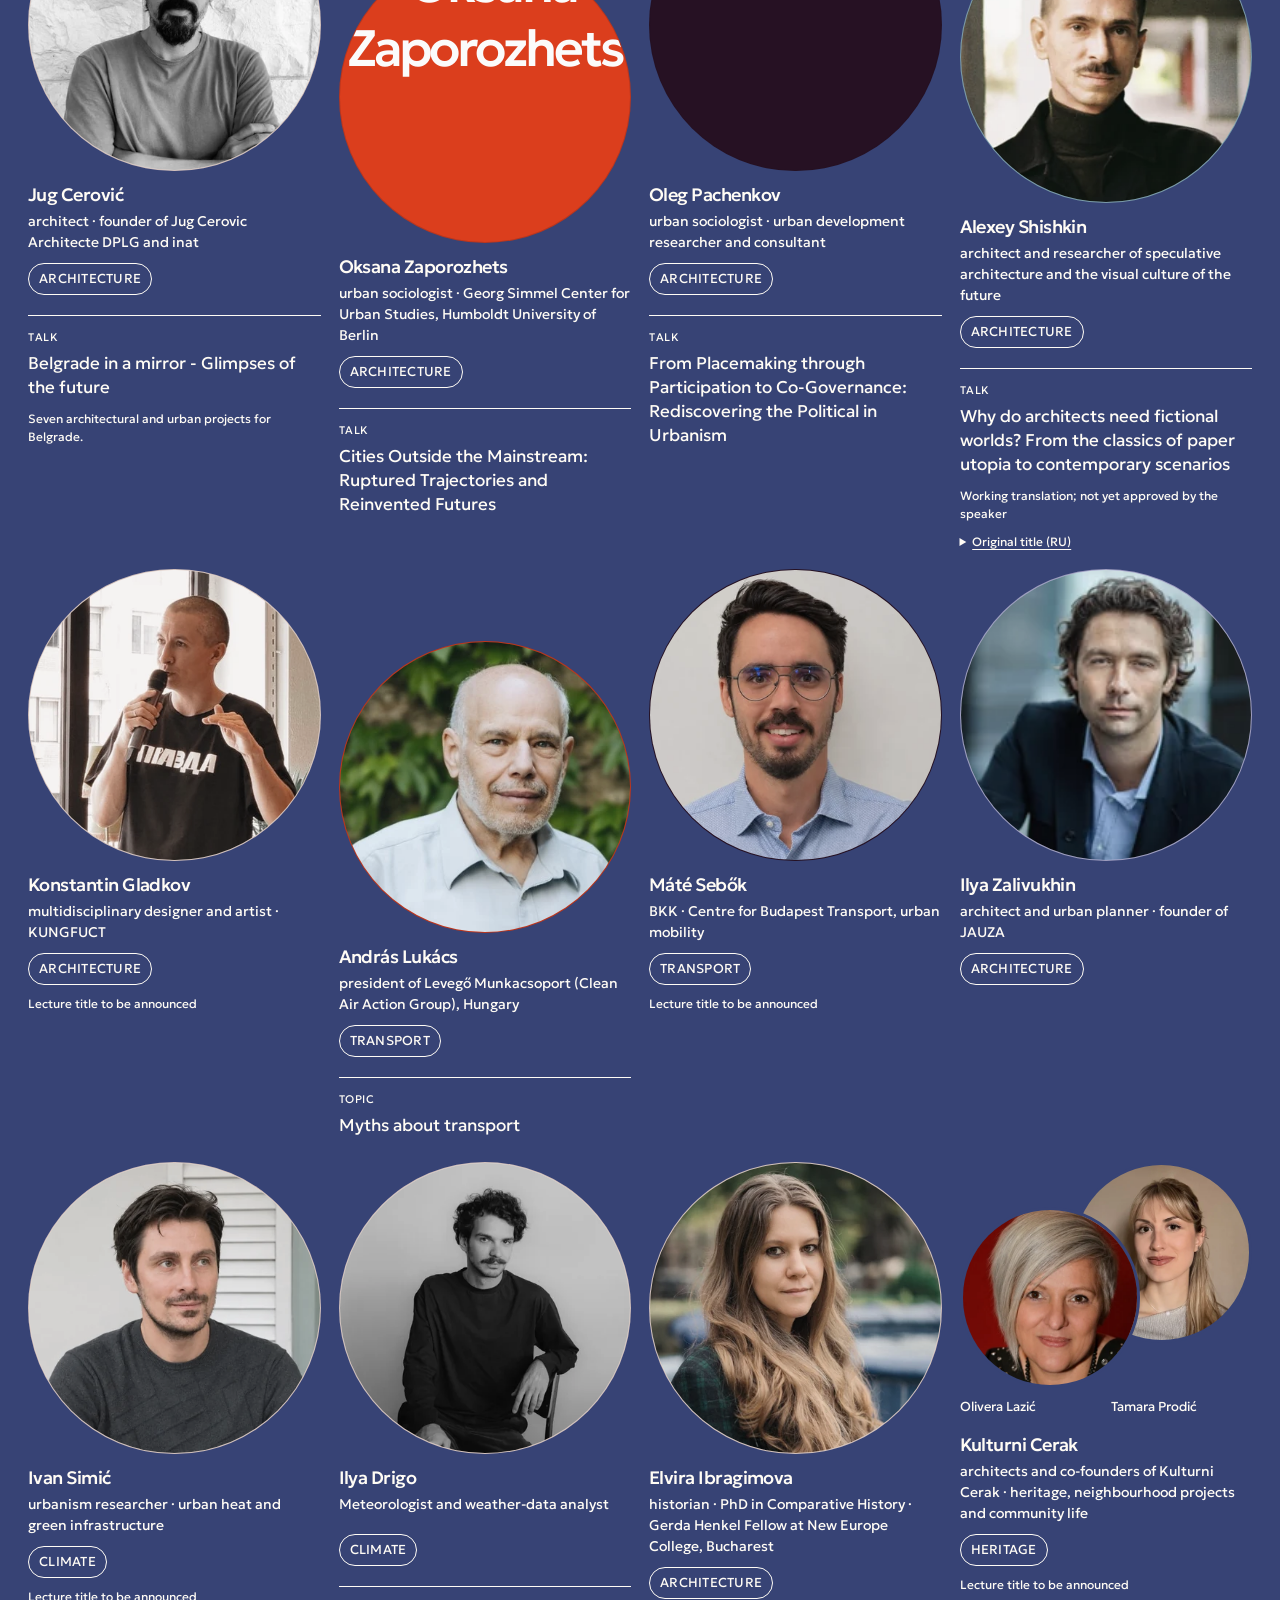
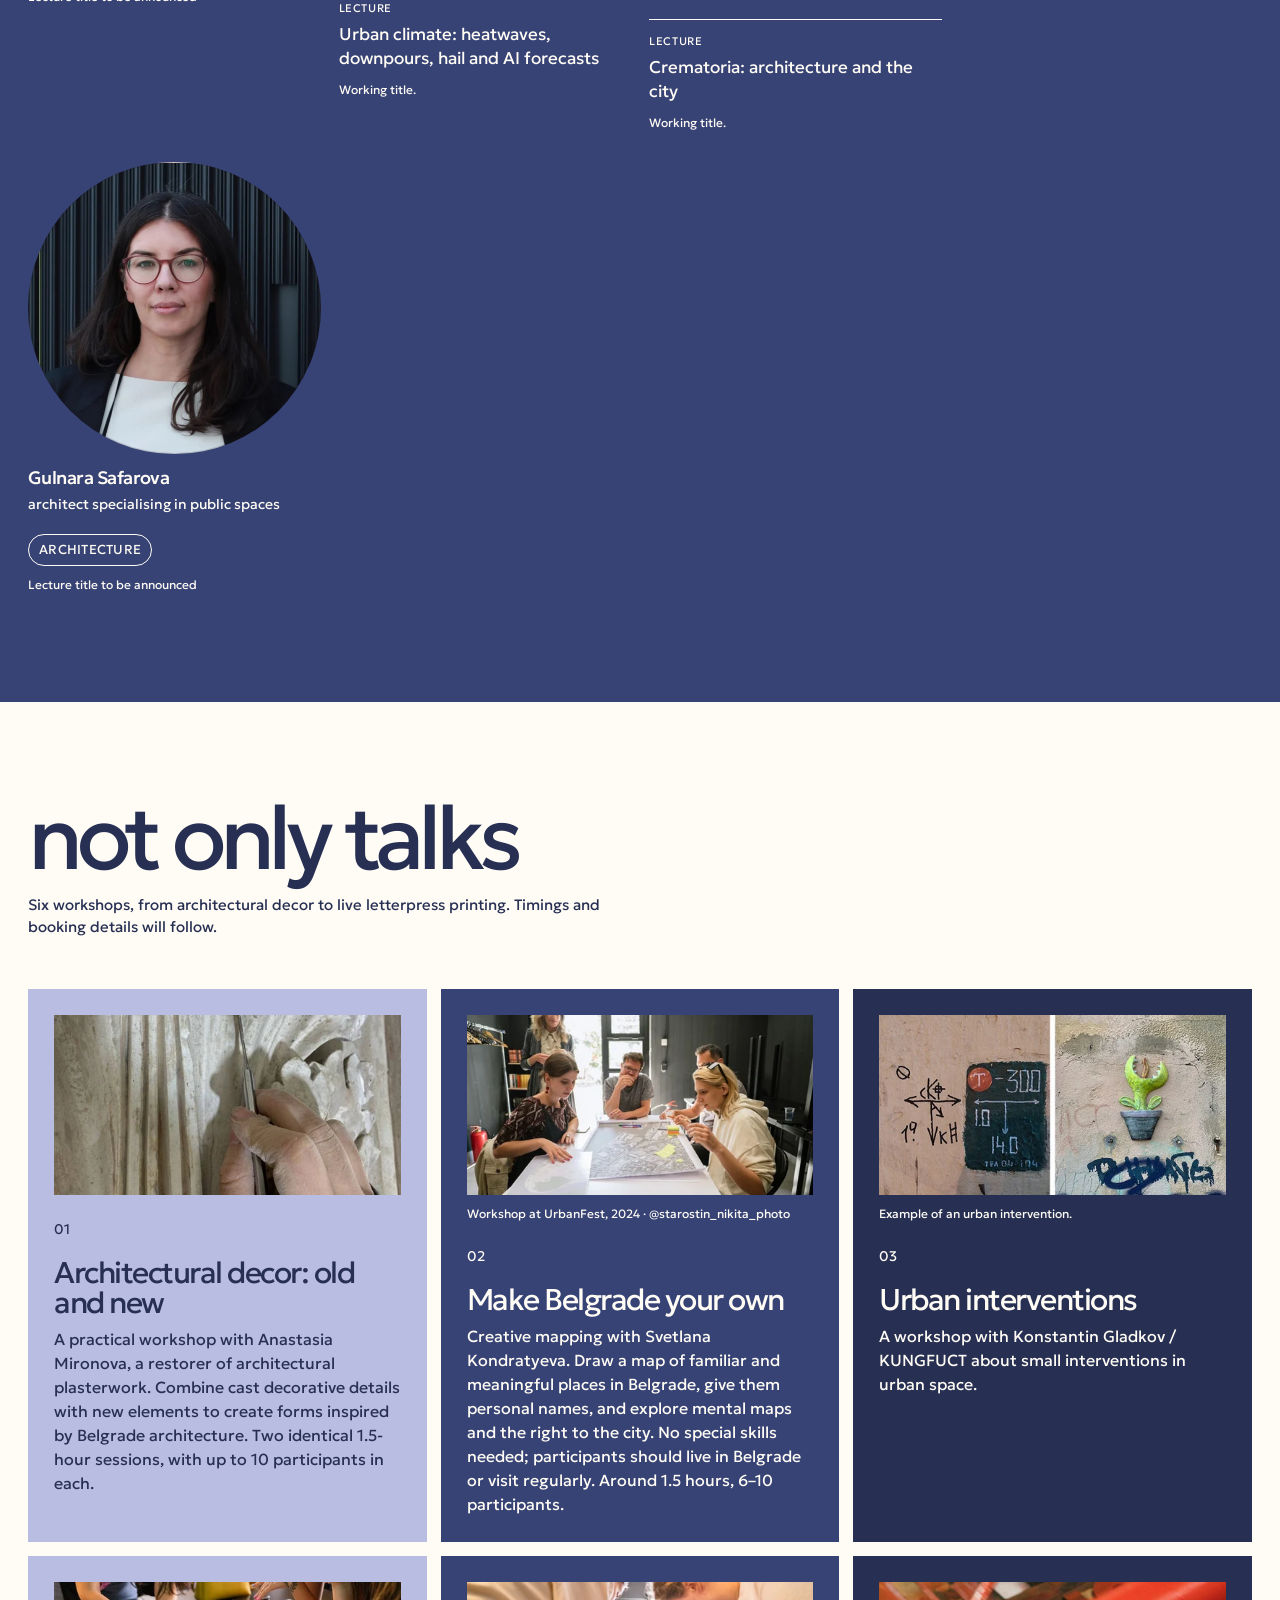
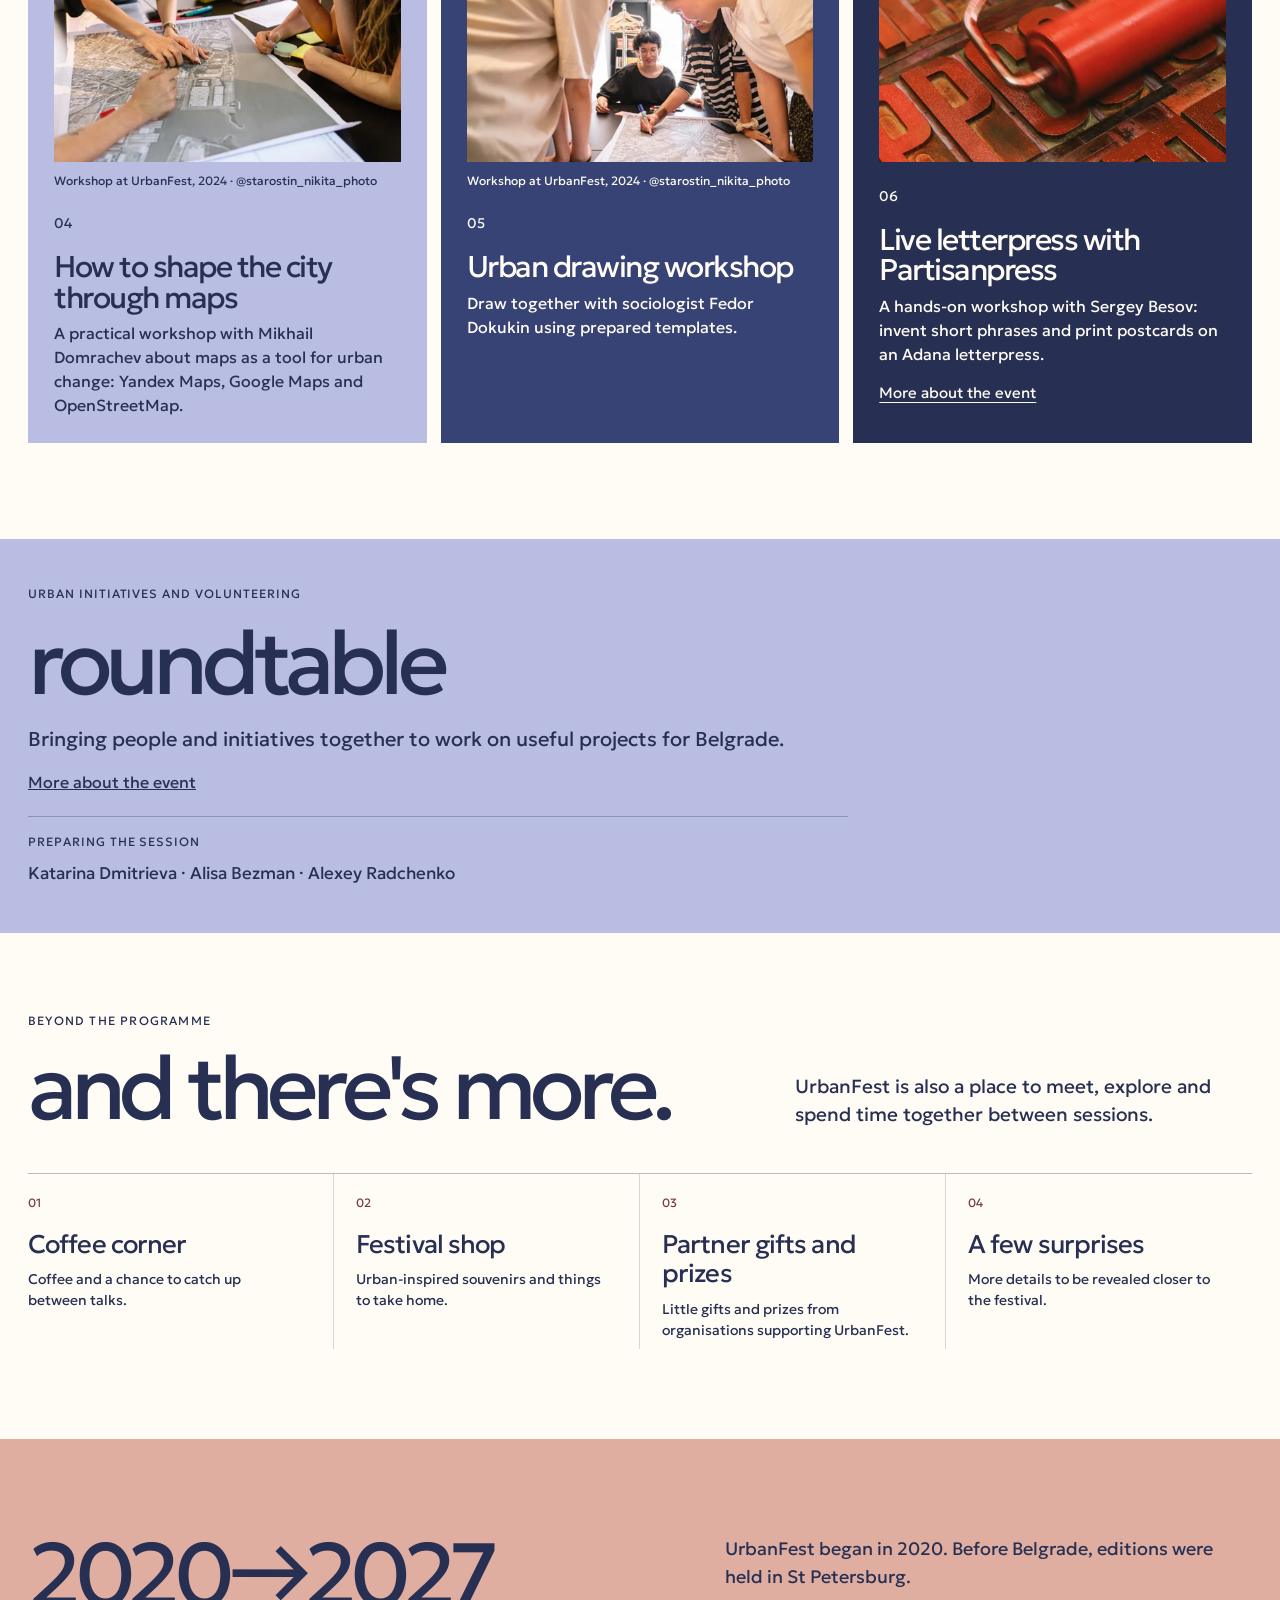
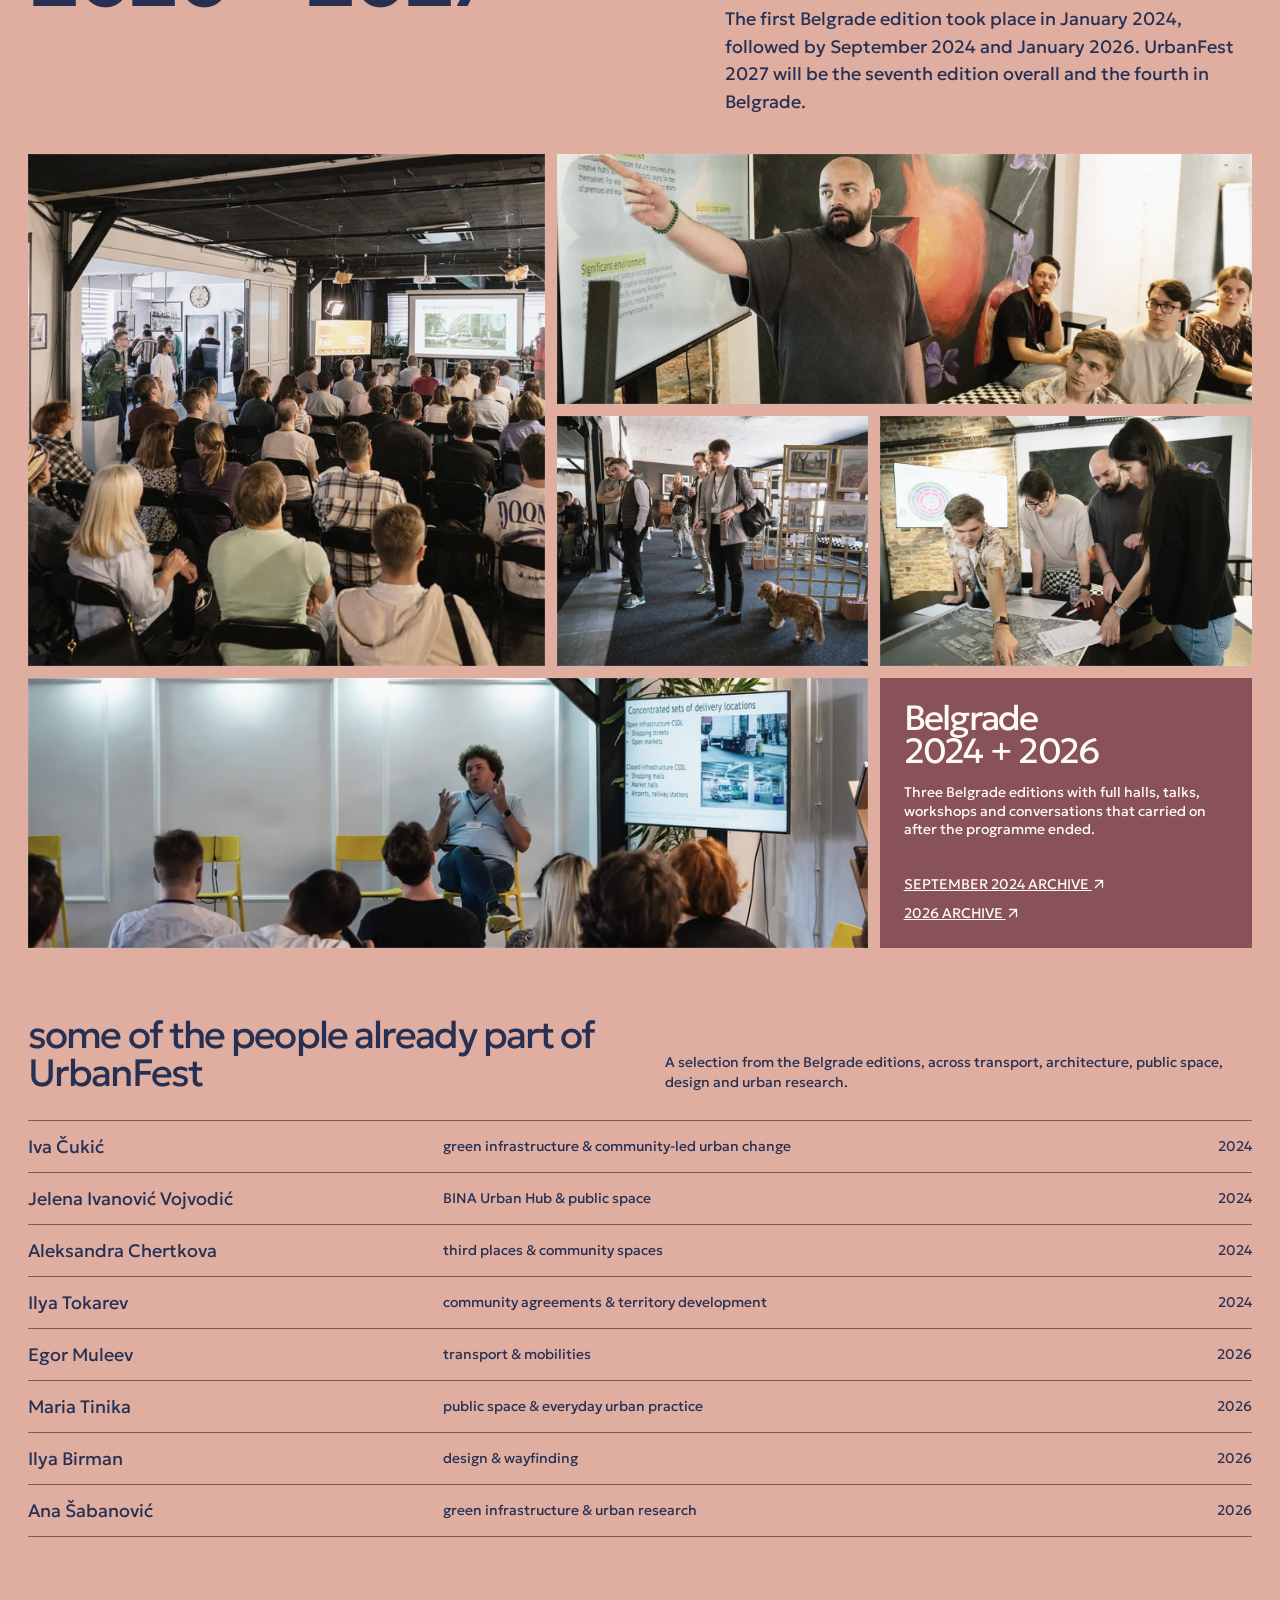
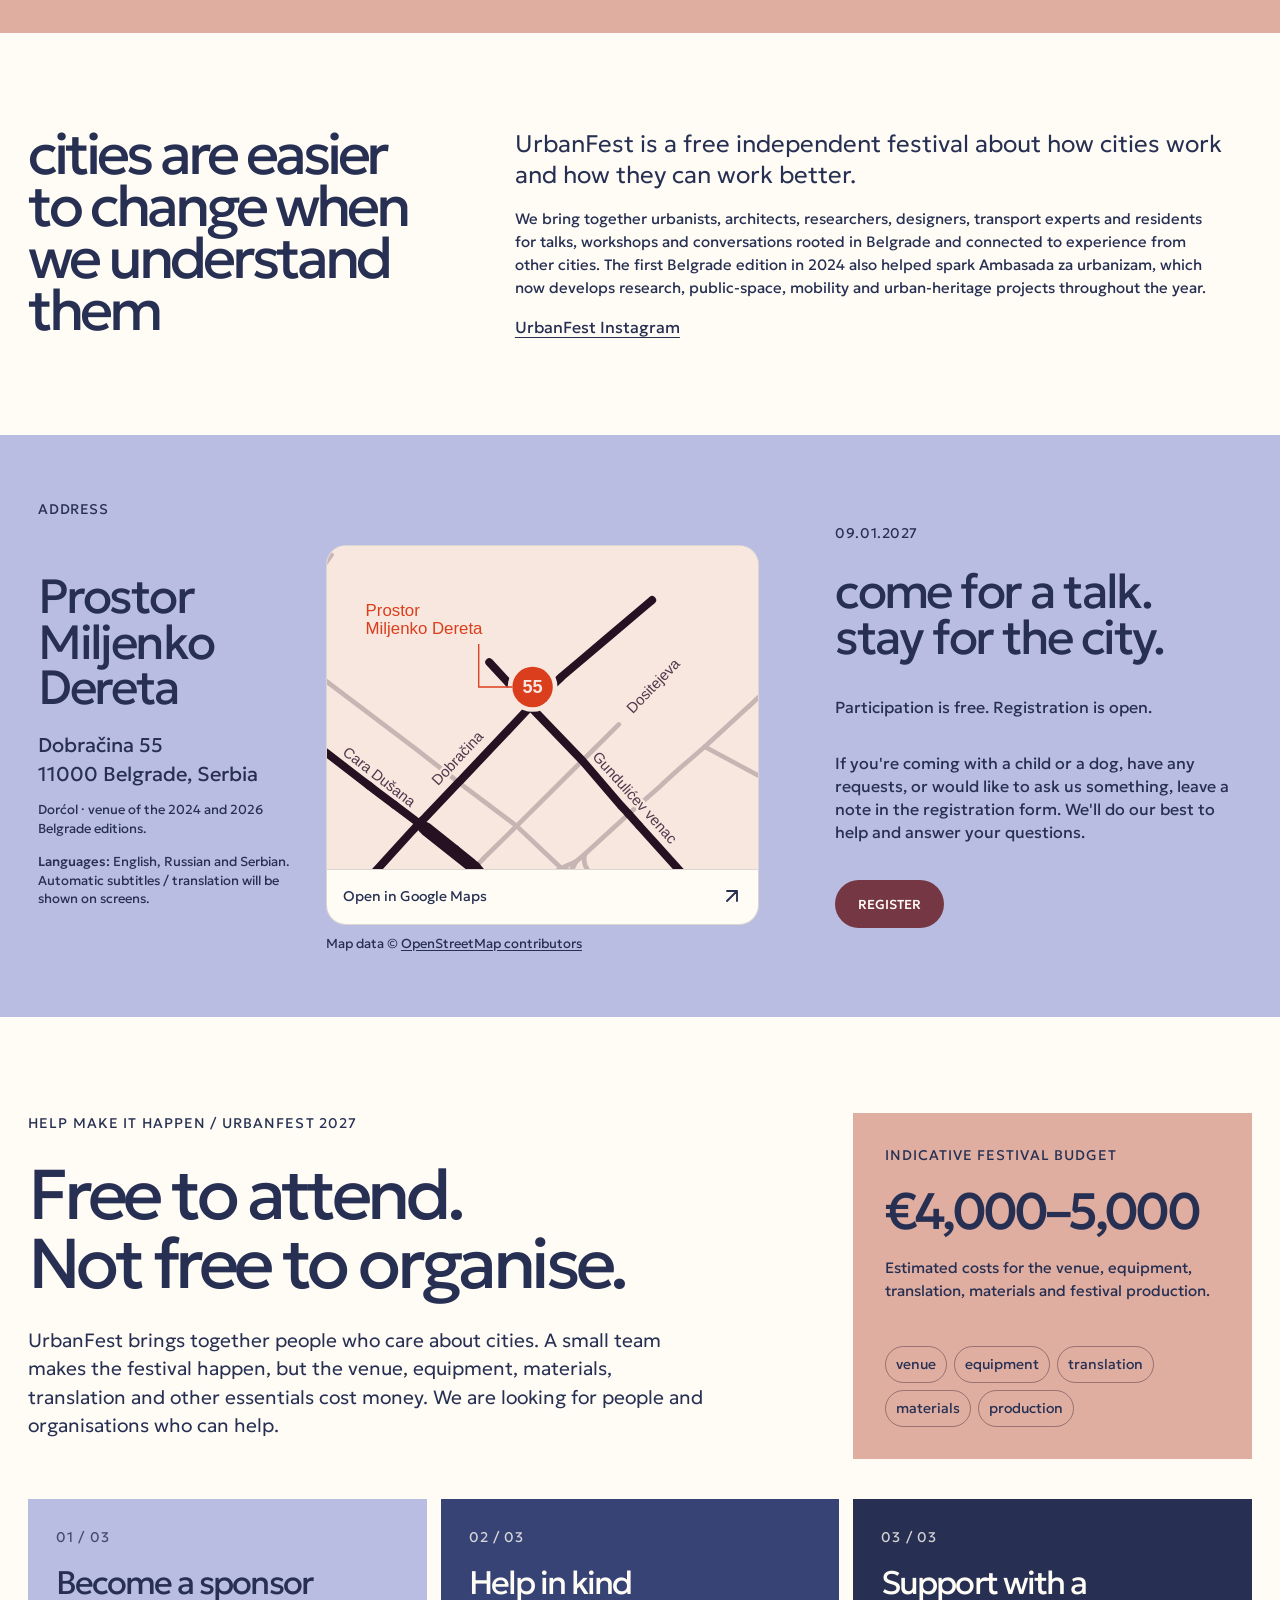
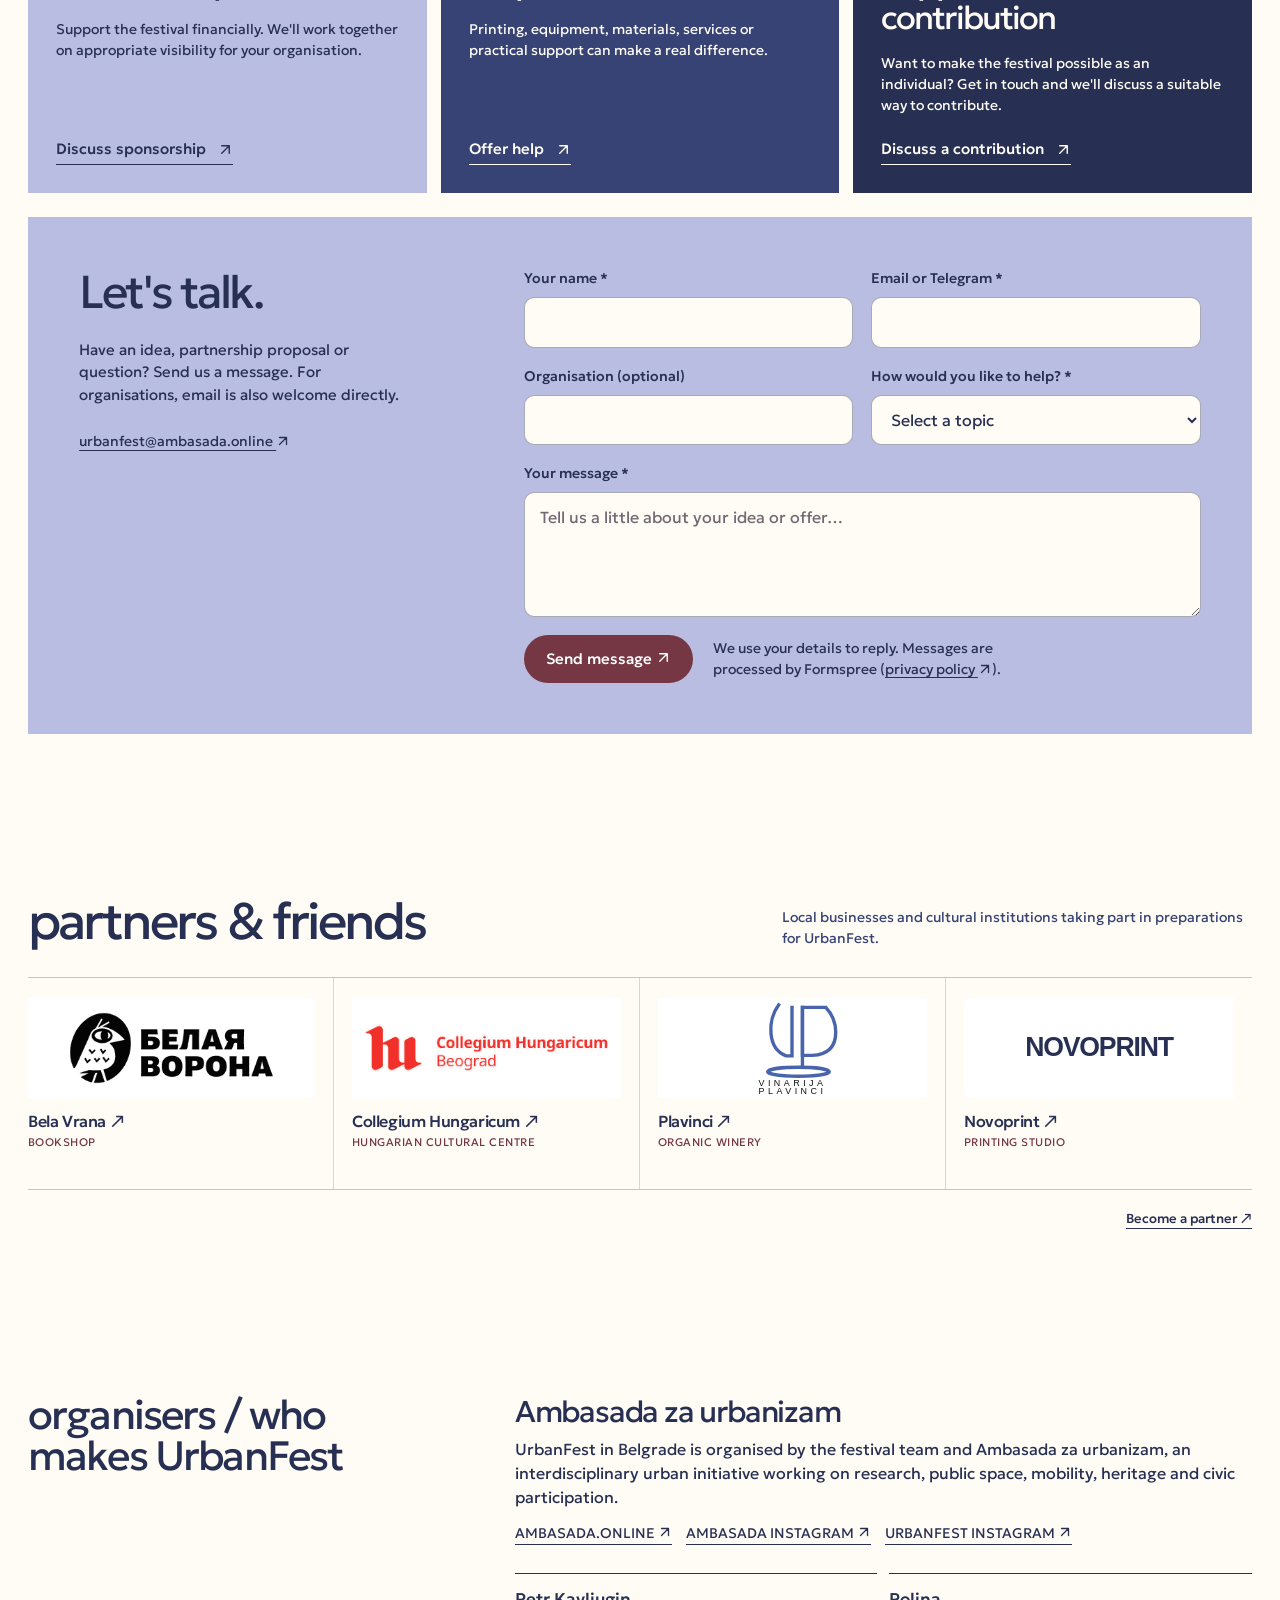
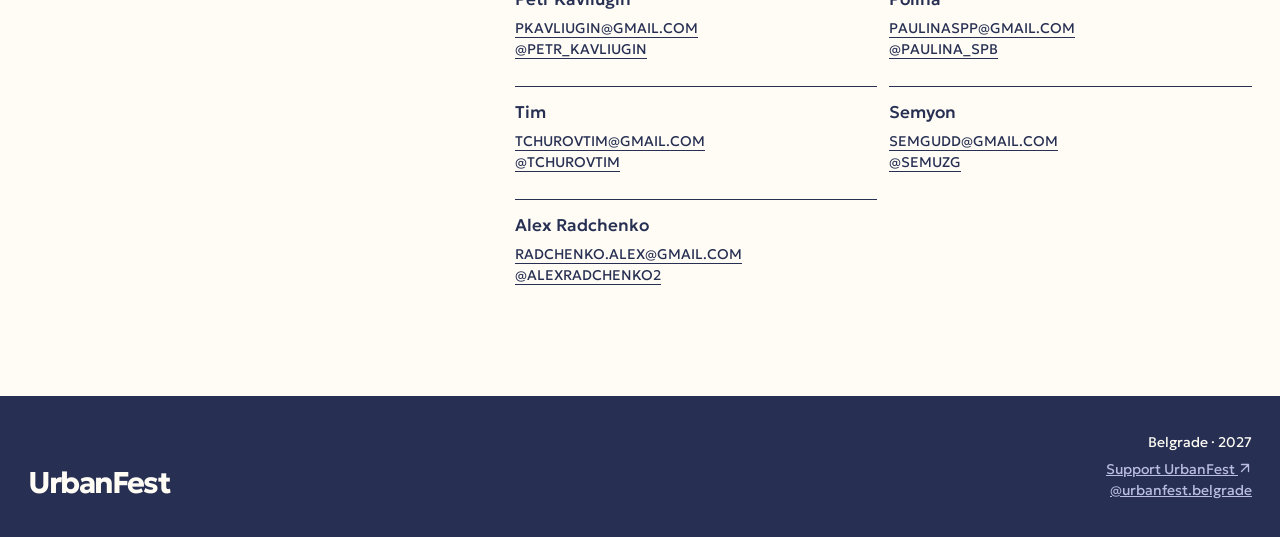
==== commit 70fa7025: "Add András Lukács portrait, biography and transport-myths topic in three languages" ====
--- a/index.html
+++ b/index.html
@@ -57,17 +57,19 @@
 <script>
   window.dataLayer = window.dataLayer || [];
   function gtag(){dataLayer.push(arguments);}
-  gtag('js', new Date());
-  gtag('config', 'G-C3VJ0NRSVP');
+  if (['urbanfestbelgrade.rs', 'www.urbanfestbelgrade.rs'].includes(location.hostname)) {
+    gtag('js', new Date());
+    gtag('config', 'G-C3VJ0NRSVP');
+  }
 </script>
-<script src="/assets/analytics.js?v=20261128-funnel" defer></script>
+<script src="/assets/analytics.js?v=20261128-production" defer></script>
 <link rel="stylesheet" href="/assets/support.css">
 <link rel="stylesheet" href="/assets/figma-theme.css?v=20261127-section-headings">
 <link rel="stylesheet" href="/assets/history.css?v=20261023">
 <script defer src="/assets/support.js"></script>
 <link rel="stylesheet" href="/assets/festival-extras.css?v=20261104">
 <link rel="stylesheet" href="/assets/partners.css?v=20261107">
-<link rel="stylesheet" href="/assets/program-update.css?v=20261128-webp-20261123-ivan">
+<link rel="stylesheet" href="/assets/program-update.css?v=20261128-andras">
 <link rel="stylesheet" href="/assets/volunteering.css?v=20261114-compact2">
 <style>.event-details-link{display:inline-block;margin-top:16px;font-size:15px;line-height:1.5;text-underline-offset:4px}</style><link rel="stylesheet" href="/assets/programme-links.css?v=20261127-intro-cta">
 <script type="application/ld+json">{"@context": "https://schema.org", "@type": "Event", "@id": "https://urbanfestbelgrade.rs/#urbanfest2027", "name": "UrbanFest Belgrade 2027", "description": "UrbanFest 2027 — a free independent festival about cities, architecture, mobility and urban life.", "url": "https://urbanfestbelgrade.rs/", "startDate": "2027-01-09T11:30:00+01:00", "eventStatus": "https://schema.org/EventScheduled", "eventAttendanceMode": "https://schema.org/OfflineEventAttendanceMode", "inLanguage": "en", "isAccessibleForFree": true, "image": ["https://urbanfestbelgrade.rs/assets/hero-audience.jpg"], "location": {"@type": "Place", "name": "Prostor Miljenko Dereta", "address": {"@type": "PostalAddress", "streetAddress": "Dobračina 55", "addressLocality": "Belgrade", "postalCode": "11000", "addressCountry": "RS"}}, "organizer": {"@type": "Organization", "name": "Ambasada za urbanizam", "url": "https://ambasada.online/"}, "offers": {"@type": "Offer", "price": "0", "priceCurrency": "EUR", "url": "https://docs.google.com/forms/d/1slLSATMFyt-E8ZCHkyF-YfPMIX1MEFKwfa-5wL1tldc/viewform"}}</script>
@@ -79,7 +81,7 @@
 
 <div class="marquee"><div>cities · citizens · transport · architecture · ecology · public space · data · design · cities · citizens · transport · architecture · ecology</div></div>
 <section class="section intro-section"><div class="wrap intro-grid"><div><h2>one day to understand the city better</h2><div class="format-list"><span>talks</span><span>workshops</span><span>discussions</span><span>networking</span></div></div><div><p class="intro-text">Transport, streets, housing, architecture, climate, public space, data and heritage. UrbanFest brings professionals and residents into the same room to compare experience, ask questions and think about what could work in Belgrade.</p></div></div><div class="programme-teaser" aria-label="Programme"><div class="wrap"><p>9 January · doors open at 11:30 · two halls</p><a href="/programme/">View the schedule</a></div></div></section>
-<section class="section speaker-section" id="speakers"><div class="wrap"><div class="speakers-head"><div><h2>speakers</h2></div><p>Architects, researchers and urban practitioners on how cities work and what can change in Belgrade.</p></div><div class="speaker-cloud"><article class="person"><div class="circle"><img class="speaker-photo" src="/assets/optimized/Photo-Jug-500x500-500.webp" alt="Jug Cerović" loading="lazy" srcset="/assets/optimized/Photo-Jug-500x500-400.webp 400w, /assets/optimized/Photo-Jug-500x500-500.webp 500w" sizes="(max-width: 900px) calc((100vw - 50px) / 2), (max-width: 1380px) calc((100vw - 110px) / 4), 317px" width="500" height="500"></div><h3>Jug Cerović</h3><p>architect · founder of Jug Cerovic Architecte DPLG and inat</p><span class="status-chip speaker-topic">architecture</span><div class="speaker-talk"><span class="talk-label">Talk</span><p class="talk-title" lang="en">Belgrade in a mirror - Glimpses of the future</p><p class="talk-note">Seven architectural and urban projects for Belgrade.</p></div></article><article class="person"><div class="circle"><img class="speaker-photo" src="https://leibniz-ifl.de/fileadmin/Redaktion/Das_IfL/Besch%C3%A4ftigte/Zaporozhets_Oksana.jpg" alt="Oksana Zaporozhets" loading="lazy"></div><h3>Oksana Zaporozhets</h3><p>urban sociologist · Georg Simmel Center for Urban Studies, Humboldt University of Berlin</p><span class="status-chip speaker-topic">architecture</span><div class="speaker-talk"><span class="talk-label">Talk</span><p class="talk-title" lang="en">Cities Outside the Mainstream: Ruptured Trajectories and Reinvented Futures</p></div></article><article class="person"><div class="circle"><img class="speaker-photo" src="https://static.wixstatic.com/media/20ca90_b20b7bc4f1d74ad494a4e628a1533a99~mv2.png/v1/fill/w_463%2Ch_560%2Cal_c/oleg.png" alt="Oleg Pachenkov" loading="lazy"></div><h3>Oleg Pachenkov</h3><p>urban sociologist · urban development researcher and consultant</p><span class="status-chip speaker-topic">architecture</span><div class="speaker-talk"><span class="talk-label">Talk</span><p class="talk-title" lang="en">From Placemaking through Participation to Co-Governance: Rediscovering the Political in Urbanism</p></div></article><article class="person"><div class="circle"><img class="speaker-photo shishkin-portrait" src="/assets/optimized/alexey-shishkin-20261114-1607.webp" width="1607" height="2400" alt="Alexey Shishkin" loading="lazy" srcset="/assets/optimized/alexey-shishkin-20261114-800.webp 800w, /assets/optimized/alexey-shishkin-20261114-1607.webp 1607w" sizes="(max-width: 900px) calc((100vw - 50px) * 1.25), (max-width: 1380px) calc((100vw - 110px) * .625), 793px"></div><h3>Alexey Shishkin</h3><p>architect and researcher of speculative architecture and the visual culture of the future</p><span class="status-chip speaker-topic">architecture</span><div class="speaker-talk"><span class="talk-label">Talk</span><p class="talk-title" lang="en">Why do architects need fictional worlds? From the classics of paper utopia to contemporary scenarios</p><p class="talk-note">Working translation; not yet approved by the speaker</p><details class="talk-original"><summary>Original title (RU)</summary><p lang="ru">Зачем архитекторам вымышленные миры? От классиков бумажной утопии до современных сценариев</p></details></div></article><article class="person"><div class="circle"><img class="speaker-photo" src="/assets/optimized/konstantin-gladkov-680.webp" alt="Konstantin Gladkov" loading="lazy" srcset="/assets/optimized/konstantin-gladkov-400.webp 400w, /assets/optimized/konstantin-gladkov-680.webp 680w" sizes="(max-width: 900px) calc((100vw - 50px) / 2), (max-width: 1380px) calc((100vw - 110px) / 4), 317px" width="680" height="680"></div><h3>Konstantin Gladkov</h3><p>multidisciplinary designer and artist · KUNGFUCT</p><span class="status-chip speaker-topic">architecture</span><p class="talk-pending">Lecture title to be announced</p></article><article class="person"><div class="circle portrait-frame"><span class="portrait-fallback" aria-hidden="true">MS</span><img class="speaker-photo mate-portrait" src="/assets/optimized/mate-sebok-20261116-800.webp" width="1148" height="1200" alt="Máté Sebők" loading="lazy" onerror="this.remove()" srcset="/assets/optimized/mate-sebok-20261116-400.webp 400w, /assets/optimized/mate-sebok-20261116-800.webp 800w" sizes="(max-width: 900px) calc((100vw - 50px) / 2), (max-width: 1380px) calc((100vw - 110px) / 4), 317px"></div><h3>Máté Sebők</h3><p>BKK · Centre for Budapest Transport, urban mobility</p><span class="status-chip speaker-topic">transport</span><p class="talk-pending">Lecture title to be announced</p></article><article class="person"><div class="circle portrait-frame"><span class="portrait-fallback" aria-hidden="true">IZ</span><img class="speaker-photo" src="/assets/optimized/ilya-zalivukhin-800.webp" srcset="/assets/optimized/ilya-zalivukhin-400.webp 400w, /assets/optimized/ilya-zalivukhin-800.webp 800w" sizes="(max-width: 900px) calc((100vw - 50px) / 2), (max-width: 1380px) calc((100vw - 110px) / 4), 317px" width="4096" height="2038" alt="Ilya Zalivukhin" loading="lazy" onerror="this.remove()"></div><h3>Ilya Zalivukhin</h3><p>architect and urban planner · founder of JAUZA</p><span class="status-chip speaker-topic">architecture</span></article><article class="person" data-speaker="ivan-simic"><div class="circle"><img class="speaker-photo ivan-portrait" src="/assets/optimized/ivan-simic-20261123-800.webp" alt="Ivan Simić" width="1254" height="1254" loading="lazy" decoding="async" srcset="/assets/optimized/ivan-simic-20261123-400.webp 400w, /assets/optimized/ivan-simic-20261123-800.webp 800w" sizes="(max-width: 900px) calc((100vw - 50px) / 2), (max-width: 1380px) calc((100vw - 110px) / 4), 317px"></div><h3>Ivan Simić</h3><p>urbanism researcher · urban heat and green infrastructure</p><span class="status-chip speaker-topic">climate</span><p class="talk-pending">Lecture title to be announced</p></article><article class="person" data-speaker="2027-new"><div class="circle"><img class="speaker-photo" src="/assets/optimized/ilya-drigo-800.webp" alt="Ilya Drigo" loading="lazy" srcset="/assets/optimized/ilya-drigo-400.webp 400w, /assets/optimized/ilya-drigo-800.webp 800w" sizes="(max-width: 900px) calc((100vw - 50px) / 2), (max-width: 1380px) calc((100vw - 110px) / 4), 317px" width="800" height="800"></div><h3>Ilya Drigo</h3><p>Meteorologist and weather-data analyst</p><span class="status-chip speaker-topic">climate</span><div class="speaker-talk"><span class="talk-label">Lecture</span><p class="talk-title" lang="en">Urban climate: heatwaves, downpours, hail and AI forecasts</p><p class="talk-note">Working title.</p></div></article><article class="person" data-speaker="2027-new"><div class="circle"><img class="speaker-photo elvira-portrait" src="/assets/optimized/elvira-ibragimova-20261115-800.webp" width="960" height="1280" alt="Elvira Ibragimova" loading="lazy" srcset="/assets/optimized/elvira-ibragimova-20261115-400.webp 400w, /assets/optimized/elvira-ibragimova-20261115-800.webp 800w" sizes="(max-width: 900px) calc((100vw - 50px) / 2), (max-width: 1380px) calc((100vw - 110px) / 4), 317px"></div><h3>Elvira Ibragimova</h3><p>historian · PhD in Comparative History · Gerda Henkel Fellow at New Europe College, Bucharest</p><span class="status-chip speaker-topic">architecture</span><div class="speaker-talk"><span class="talk-label">Lecture</span><p class="talk-title" lang="en">Crematoria: architecture and the city</p><p class="talk-note">Working title.</p></div></article><article class="person" data-speaker="kulturni-cerak"><div class="cerak-portraits"><figure><img src="/assets/optimized/tamara-cerak-20261118-799.webp" alt="Tamara Prodić" width="799" height="1200" loading="lazy" srcset="/assets/optimized/tamara-cerak-20261118-400.webp 400w, /assets/optimized/tamara-cerak-20261118-799.webp 799w" sizes="(max-width: 900px) calc((100vw - 50px) / 2), (max-width: 1380px) calc((100vw - 110px) / 4), 317px"><figcaption>Tamara Prodić</figcaption></figure><figure><img src="/assets/optimized/olivera-cerak-20261118-798.webp" alt="Olivera Lazić" width="798" height="1200" loading="lazy" srcset="/assets/optimized/olivera-cerak-20261118-400.webp 400w, /assets/optimized/olivera-cerak-20261118-798.webp 798w" sizes="(max-width: 900px) calc((100vw - 50px) / 2), (max-width: 1380px) calc((100vw - 110px) / 4), 317px"><figcaption>Olivera Lazić</figcaption></figure></div><h3>Kulturni Cerak</h3><p>architects and co-founders of Kulturni Cerak · heritage, neighbourhood projects and community life</p><span class="status-chip speaker-topic">heritage</span><p class="talk-pending">Lecture title to be announced</p></article><article class="person" data-speaker="gulnara-safarova"><div class="circle"><img class="speaker-photo gulnara-portrait" src="/assets/optimized/gulnara-safarova-20261118-800.webp" alt="Gulnara Safarova" width="923" height="1200" loading="lazy"></div><h3>Gulnara Safarova</h3><p>architect specialising in public spaces</p><span class="status-chip speaker-topic">architecture</span><p class="talk-pending">Lecture title to be announced</p></article></div></div></section>
+<section class="section speaker-section" id="speakers"><div class="wrap"><div class="speakers-head"><div><h2>speakers</h2></div><p>Architects, researchers and urban practitioners on how cities work and what can change in Belgrade.</p></div><div class="speaker-cloud"><article class="person"><div class="circle"><img class="speaker-photo" src="/assets/optimized/Photo-Jug-500x500-500.webp" alt="Jug Cerović" loading="lazy" srcset="/assets/optimized/Photo-Jug-500x500-400.webp 400w, /assets/optimized/Photo-Jug-500x500-500.webp 500w" sizes="(max-width: 900px) calc((100vw - 50px) / 2), (max-width: 1380px) calc((100vw - 110px) / 4), 317px" width="500" height="500"></div><h3>Jug Cerović</h3><p>architect · founder of Jug Cerovic Architecte DPLG and inat</p><span class="status-chip speaker-topic">architecture</span><div class="speaker-talk"><span class="talk-label">Talk</span><p class="talk-title" lang="en">Belgrade in a mirror - Glimpses of the future</p><p class="talk-note">Seven architectural and urban projects for Belgrade.</p></div></article><article class="person"><div class="circle"><img class="speaker-photo" src="https://leibniz-ifl.de/fileadmin/Redaktion/Das_IfL/Besch%C3%A4ftigte/Zaporozhets_Oksana.jpg" alt="Oksana Zaporozhets" loading="lazy"></div><h3>Oksana Zaporozhets</h3><p>urban sociologist · Georg Simmel Center for Urban Studies, Humboldt University of Berlin</p><span class="status-chip speaker-topic">architecture</span><div class="speaker-talk"><span class="talk-label">Talk</span><p class="talk-title" lang="en">Cities Outside the Mainstream: Ruptured Trajectories and Reinvented Futures</p></div></article><article class="person"><div class="circle"><img class="speaker-photo" src="https://static.wixstatic.com/media/20ca90_b20b7bc4f1d74ad494a4e628a1533a99~mv2.png/v1/fill/w_463%2Ch_560%2Cal_c/oleg.png" alt="Oleg Pachenkov" loading="lazy"></div><h3>Oleg Pachenkov</h3><p>urban sociologist · urban development researcher and consultant</p><span class="status-chip speaker-topic">architecture</span><div class="speaker-talk"><span class="talk-label">Talk</span><p class="talk-title" lang="en">From Placemaking through Participation to Co-Governance: Rediscovering the Political in Urbanism</p></div></article><article class="person"><div class="circle"><img class="speaker-photo shishkin-portrait" src="/assets/optimized/alexey-shishkin-20261114-1607.webp" width="1607" height="2400" alt="Alexey Shishkin" loading="lazy" srcset="/assets/optimized/alexey-shishkin-20261114-800.webp 800w, /assets/optimized/alexey-shishkin-20261114-1607.webp 1607w" sizes="(max-width: 900px) calc((100vw - 50px) * 1.25), (max-width: 1380px) calc((100vw - 110px) * .625), 793px"></div><h3>Alexey Shishkin</h3><p>architect and researcher of speculative architecture and the visual culture of the future</p><span class="status-chip speaker-topic">architecture</span><div class="speaker-talk"><span class="talk-label">Talk</span><p class="talk-title" lang="en">Why do architects need fictional worlds? From the classics of paper utopia to contemporary scenarios</p><p class="talk-note">Working translation; not yet approved by the speaker</p><details class="talk-original"><summary>Original title (RU)</summary><p lang="ru">Зачем архитекторам вымышленные миры? От классиков бумажной утопии до современных сценариев</p></details></div></article><article class="person"><div class="circle"><img class="speaker-photo" src="/assets/optimized/konstantin-gladkov-680.webp" alt="Konstantin Gladkov" loading="lazy" srcset="/assets/optimized/konstantin-gladkov-400.webp 400w, /assets/optimized/konstantin-gladkov-680.webp 680w" sizes="(max-width: 900px) calc((100vw - 50px) / 2), (max-width: 1380px) calc((100vw - 110px) / 4), 317px" width="680" height="680"></div><h3>Konstantin Gladkov</h3><p>multidisciplinary designer and artist · KUNGFUCT</p><span class="status-chip speaker-topic">architecture</span><p class="talk-pending">Lecture title to be announced</p></article><article class="person" data-speaker="andras-lukacs"><div class="circle"><img class="speaker-photo andras-portrait" src="/assets/optimized/andras-lukacs-20261128-401.webp" alt="András Lukács" width="401" height="357" loading="lazy" decoding="async"></div><h3>András Lukács</h3><p>president of Levegő Munkacsoport (Clean Air Action Group), Hungary</p><span class="status-chip speaker-topic">transport</span><div class="speaker-talk"><span class="talk-label">Topic</span><p class="talk-title">Myths about transport</p></div></article><article class="person"><div class="circle portrait-frame"><span class="portrait-fallback" aria-hidden="true">MS</span><img class="speaker-photo mate-portrait" src="/assets/optimized/mate-sebok-20261116-800.webp" width="1148" height="1200" alt="Máté Sebők" loading="lazy" onerror="this.remove()" srcset="/assets/optimized/mate-sebok-20261116-400.webp 400w, /assets/optimized/mate-sebok-20261116-800.webp 800w" sizes="(max-width: 900px) calc((100vw - 50px) / 2), (max-width: 1380px) calc((100vw - 110px) / 4), 317px"></div><h3>Máté Sebők</h3><p>BKK · Centre for Budapest Transport, urban mobility</p><span class="status-chip speaker-topic">transport</span><p class="talk-pending">Lecture title to be announced</p></article><article class="person"><div class="circle portrait-frame"><span class="portrait-fallback" aria-hidden="true">IZ</span><img class="speaker-photo" src="/assets/optimized/ilya-zalivukhin-800.webp" srcset="/assets/optimized/ilya-zalivukhin-400.webp 400w, /assets/optimized/ilya-zalivukhin-800.webp 800w" sizes="(max-width: 900px) calc((100vw - 50px) / 2), (max-width: 1380px) calc((100vw - 110px) / 4), 317px" width="4096" height="2038" alt="Ilya Zalivukhin" loading="lazy" onerror="this.remove()"></div><h3>Ilya Zalivukhin</h3><p>architect and urban planner · founder of JAUZA</p><span class="status-chip speaker-topic">architecture</span></article><article class="person" data-speaker="ivan-simic"><div class="circle"><img class="speaker-photo ivan-portrait" src="/assets/optimized/ivan-simic-20261123-800.webp" alt="Ivan Simić" width="1254" height="1254" loading="lazy" decoding="async" srcset="/assets/optimized/ivan-simic-20261123-400.webp 400w, /assets/optimized/ivan-simic-20261123-800.webp 800w" sizes="(max-width: 900px) calc((100vw - 50px) / 2), (max-width: 1380px) calc((100vw - 110px) / 4), 317px"></div><h3>Ivan Simić</h3><p>urbanism researcher · urban heat and green infrastructure</p><span class="status-chip speaker-topic">climate</span><p class="talk-pending">Lecture title to be announced</p></article><article class="person" data-speaker="2027-new"><div class="circle"><img class="speaker-photo" src="/assets/optimized/ilya-drigo-800.webp" alt="Ilya Drigo" loading="lazy" srcset="/assets/optimized/ilya-drigo-400.webp 400w, /assets/optimized/ilya-drigo-800.webp 800w" sizes="(max-width: 900px) calc((100vw - 50px) / 2), (max-width: 1380px) calc((100vw - 110px) / 4), 317px" width="800" height="800"></div><h3>Ilya Drigo</h3><p>Meteorologist and weather-data analyst</p><span class="status-chip speaker-topic">climate</span><div class="speaker-talk"><span class="talk-label">Lecture</span><p class="talk-title" lang="en">Urban climate: heatwaves, downpours, hail and AI forecasts</p><p class="talk-note">Working title.</p></div></article><article class="person" data-speaker="2027-new"><div class="circle"><img class="speaker-photo elvira-portrait" src="/assets/optimized/elvira-ibragimova-20261115-800.webp" width="960" height="1280" alt="Elvira Ibragimova" loading="lazy" srcset="/assets/optimized/elvira-ibragimova-20261115-400.webp 400w, /assets/optimized/elvira-ibragimova-20261115-800.webp 800w" sizes="(max-width: 900px) calc((100vw - 50px) / 2), (max-width: 1380px) calc((100vw - 110px) / 4), 317px"></div><h3>Elvira Ibragimova</h3><p>historian · PhD in Comparative History · Gerda Henkel Fellow at New Europe College, Bucharest</p><span class="status-chip speaker-topic">architecture</span><div class="speaker-talk"><span class="talk-label">Lecture</span><p class="talk-title" lang="en">Crematoria: architecture and the city</p><p class="talk-note">Working title.</p></div></article><article class="person" data-speaker="kulturni-cerak"><div class="cerak-portraits"><figure><img src="/assets/optimized/tamara-cerak-20261118-799.webp" alt="Tamara Prodić" width="799" height="1200" loading="lazy" srcset="/assets/optimized/tamara-cerak-20261118-400.webp 400w, /assets/optimized/tamara-cerak-20261118-799.webp 799w" sizes="(max-width: 900px) calc((100vw - 50px) / 2), (max-width: 1380px) calc((100vw - 110px) / 4), 317px"><figcaption>Tamara Prodić</figcaption></figure><figure><img src="/assets/optimized/olivera-cerak-20261118-798.webp" alt="Olivera Lazić" width="798" height="1200" loading="lazy" srcset="/assets/optimized/olivera-cerak-20261118-400.webp 400w, /assets/optimized/olivera-cerak-20261118-798.webp 798w" sizes="(max-width: 900px) calc((100vw - 50px) / 2), (max-width: 1380px) calc((100vw - 110px) / 4), 317px"><figcaption>Olivera Lazić</figcaption></figure></div><h3>Kulturni Cerak</h3><p>architects and co-founders of Kulturni Cerak · heritage, neighbourhood projects and community life</p><span class="status-chip speaker-topic">heritage</span><p class="talk-pending">Lecture title to be announced</p></article><article class="person" data-speaker="gulnara-safarova"><div class="circle"><img class="speaker-photo gulnara-portrait" src="/assets/optimized/gulnara-safarova-20261118-800.webp" alt="Gulnara Safarova" width="923" height="1200" loading="lazy"></div><h3>Gulnara Safarova</h3><p>architect specialising in public spaces</p><span class="status-chip speaker-topic">architecture</span><p class="talk-pending">Lecture title to be announced</p></article></div></div></section>
 <section class="section workshops" id="workshops"><div class="wrap"><h2>not only talks</h2><p class="intro-note">Six workshops, from architectural decor to live letterpress printing. Timings and booking details will follow.</p><div class="workshop-grid"><article class="workshop"><div><figure class="workshop-figure"><img class="restoration-photo" src="/assets/optimized/workshops-restoration-process-750.webp" alt="Restoration of architectural plasterwork: hand and tool working on decorative relief" width="750" height="1000" loading="lazy" decoding="async" srcset="/assets/optimized/workshops-restoration-process-480.webp 480w, /assets/optimized/workshops-restoration-process-750.webp 750w" sizes="(max-width: 900px) calc(100vw - 32px), 430px"></figure><div class="icon">01</div><h3>Architectural decor: old and new</h3><p>A practical workshop with Anastasia Mironova, a restorer of architectural plasterwork. Combine cast decorative details with new elements to create forms inspired by Belgrade architecture. Two identical 1.5-hour sessions, with up to 10 participants in each.</p></div></article><article class="workshop"><div><figure class="workshop-figure"><img src="/assets/optimized/workshops-archive-2024-planning-1100.webp" alt="Participants discussing a large city map at UrbanFest 2024" width="1100" height="732" loading="lazy" decoding="async" srcset="/assets/optimized/workshops-archive-2024-planning-480.webp 480w, /assets/optimized/workshops-archive-2024-planning-960.webp 960w, /assets/optimized/workshops-archive-2024-planning-1100.webp 1100w" sizes="(max-width: 900px) calc(100vw - 32px), 430px"><figcaption>Workshop at UrbanFest, 2024 · @starostin_nikita_photo</figcaption></figure><div class="icon">02</div><h3>Make Belgrade your own</h3><p>Creative mapping with Svetlana Kondratyeva. Draw a map of familiar and meaningful places in Belgrade, give them personal names, and explore mental maps and the right to the city. No special skills needed; participants should live in Belgrade or visit regularly. Around 1.5 hours, 6–10 participants.</p></div></article><article class="workshop"><div><figure class="workshop-figure"><img src="/assets/optimized/workshops-urban-interventions-wall-700.webp" alt="Example of a small urban intervention on a wall" width="700" height="467" loading="lazy" decoding="async" srcset="/assets/optimized/workshops-urban-interventions-wall-480.webp 480w, /assets/optimized/workshops-urban-interventions-wall-700.webp 700w" sizes="(max-width: 900px) calc(100vw - 32px), 430px"><figcaption>Example of an urban intervention.</figcaption></figure><div class="icon">03</div><h3>Urban interventions</h3><p>A workshop with Konstantin Gladkov / KUNGFUCT about small interventions in urban space.</p></div></article><article class="workshop"><div><figure class="workshop-figure"><img src="/assets/optimized/workshops-archive-2024-mapping-1100.webp" alt="Hands, markers and sticky notes on a city map at UrbanFest 2024" width="1100" height="732" loading="lazy" decoding="async" srcset="/assets/optimized/workshops-archive-2024-mapping-480.webp 480w, /assets/optimized/workshops-archive-2024-mapping-960.webp 960w, /assets/optimized/workshops-archive-2024-mapping-1100.webp 1100w" sizes="(max-width: 900px) calc(100vw - 32px), 430px"><figcaption>Workshop at UrbanFest, 2024 · @starostin_nikita_photo</figcaption></figure><div class="icon">04</div><h3>How to shape the city through maps</h3><p>A practical workshop with Mikhail Domrachev about maps as a tool for urban change: Yandex Maps, Google Maps and OpenStreetMap.</p></div></article><article class="workshop"><div><figure class="workshop-figure"><img src="/assets/optimized/workshops-archive-2024-drawing-1100.webp" alt="Participants drawing on a city plan at UrbanFest 2024" width="1100" height="732" loading="lazy" decoding="async" srcset="/assets/optimized/workshops-archive-2024-drawing-480.webp 480w, /assets/optimized/workshops-archive-2024-drawing-960.webp 960w, /assets/optimized/workshops-archive-2024-drawing-1100.webp 1100w" sizes="(max-width: 900px) calc(100vw - 32px), 430px"><figcaption>Workshop at UrbanFest, 2024 · @starostin_nikita_photo</figcaption></figure><div class="icon">05</div><h3>Urban drawing workshop</h3><p>Draw together with sociologist Fedor Dokukin using prepared templates.</p></div></article><article class="workshop"><div><figure class="workshop-figure"><img src="/assets/optimized/workshops-partisanpress-inking-900.webp" alt="Applying red ink with a roller to wooden letterpress type at Partisanpress" width="900" height="600" loading="lazy" decoding="async" srcset="/assets/optimized/workshops-partisanpress-inking-480.webp 480w, /assets/optimized/workshops-partisanpress-inking-900.webp 900w" sizes="(max-width: 900px) calc(100vw - 32px), 430px"></figure><div class="icon">06</div><h3>Live letterpress with Partisanpress</h3><p>A hands-on workshop with Sergey Besov: invent short phrases and print postcards on an Adana letterpress.</p><a class="event-details-link" href="/partisanpress/">More about the event</a></div></article></div></div></section><section class="section uf-volunteering" id="volunteering" aria-labelledby="uf-volunteer-title"><div class="wrap"><div class="uf-volunteer-content"><p class="uf-volunteer-kicker">Urban initiatives and volunteering</p><h2 id="uf-volunteer-title">Roundtable</h2><p class="uf-volunteer-copy">Bringing people and initiatives together to work on useful projects for Belgrade.</p><p class="uf-volunteer-audience"><a href="/volunteering/">More about the event</a></p><div class="uf-volunteer-organizers"><p class="uf-volunteer-kicker">Preparing the session</p><p class="uf-volunteer-names">Katarina Dmitrieva · Alisa Bezman · Alexey Radchenko</p></div></div></div></section>
 <section class="festival-extras-section" id="extras" aria-labelledby="festival-extras-title"><div class="wrap"><div class="festival-extras-head"><div><span class="festival-extras-kicker">Beyond the programme</span><h2 class="festival-extras-title" id="festival-extras-title">And there's more.</h2></div><p class="festival-extras-intro">UrbanFest is also a place to meet, explore and spend time together between sessions.</p></div><div class="festival-extras-grid"><div class="festival-extras-item"><span class="festival-extras-index">01</span><h3>Coffee corner</h3><p>Coffee and a chance to catch up between talks.</p></div><div class="festival-extras-item"><span class="festival-extras-index">02</span><h3>Festival shop</h3><p>Urban-inspired souvenirs and things to take home.</p></div><div class="festival-extras-item"><span class="festival-extras-index">03</span><h3>Partner gifts and prizes</h3><p>Little gifts and prizes from organisations supporting UrbanFest.</p></div><div class="festival-extras-item"><span class="festival-extras-index">04</span><h3>A few surprises</h3><p>More details to be revealed closer to the festival.</p></div></div></div></section>
 <section class="section history" id="history"><div class="wrap"><div class="history-top"><div><h2>2020→2027</h2></div><div class="history-copy"><p>UrbanFest began in 2020. Before Belgrade, editions were held in St Petersburg.</p><p>The first Belgrade edition took place in January 2024, followed by September 2024 and January 2026. UrbanFest 2027 will be the seventh edition overall and the fourth in Belgrade.</p></div></div><div class="photo-wall"><div class="ph a"><img src="/assets/optimized/history-audience-1680.webp" alt="Audience at UrbanFest in Belgrade" srcset="/assets/optimized/history-audience-480.webp 480w, /assets/optimized/history-audience-960.webp 960w, /assets/optimized/history-audience-1680.webp 1680w" sizes="(max-width: 560px) 100vw, (max-width: 900px) 80vw, 850px" width="1680" height="1117"></div><div class="ph b"><img src="/assets/optimized/history-stage-1680.webp" alt="UrbanFest stage and audience" srcset="/assets/optimized/history-stage-480.webp 480w, /assets/optimized/history-stage-960.webp 960w, /assets/optimized/history-stage-1680.webp 1680w" sizes="(max-width: 560px) 100vw, (max-width: 900px) 80vw, 850px" width="1680" height="1120"></div><div class="ph c"><img src="/assets/optimized/history-talk-1680.webp" alt="Talk at UrbanFest" srcset="/assets/optimized/history-talk-480.webp 480w, /assets/optimized/history-talk-960.webp 960w, /assets/optimized/history-talk-1680.webp 1680w" sizes="(max-width: 560px) 100vw, (max-width: 900px) 80vw, 850px" width="1680" height="1117"></div><div class="ph d"><img src="/assets/optimized/history-participants-1680.webp" alt="UrbanFest participants" srcset="/assets/optimized/history-participants-480.webp 480w, /assets/optimized/history-participants-960.webp 960w, /assets/optimized/history-participants-1680.webp 1680w" sizes="(max-width: 560px) 100vw, (max-width: 900px) 80vw, 850px" width="1680" height="1117"></div><div class="ph e"><img src="/assets/optimized/history-workshop-1680.webp" alt="UrbanFest workshop" srcset="/assets/optimized/history-workshop-480.webp 480w, /assets/optimized/history-workshop-960.webp 960w, /assets/optimized/history-workshop-1680.webp 1680w" sizes="(max-width: 560px) 100vw, (max-width: 900px) 80vw, 850px" width="1680" height="1120"></div><div class="archive-card"><strong>Belgrade<br>2024 + 2026</strong><p>Three Belgrade editions with full halls, talks, workshops and conversations that carried on after the programme ended.</p><div class="archive-links"><a href="https://urbanfest2026.tilda.ws/2024" target="_blank" rel="noreferrer">September 2024 archive <svg class="external-arrow" aria-hidden="true" focusable="false" viewBox="0 0 16 16"><path d="M4 12 12 4M4 4h8v8"/></svg></a><a href="https://urbanfest2026.tilda.ws/en" target="_blank" rel="noreferrer">2026 archive <svg class="external-arrow" aria-hidden="true" focusable="false" viewBox="0 0 16 16"><path d="M4 12 12 4M4 4h8v8"/></svg></a></div></div></div><div class="past-speakers"><div class="past-speakers-head"><h3>some of the people already part of UrbanFest</h3><p>A selection from the Belgrade editions, across transport, architecture, public space, design and urban research.</p></div><div class="names"><div class="name-row"><strong>Iva Čukić</strong><span>green infrastructure &amp; community-led urban change</span><em>2024</em></div><div class="name-row"><strong>Jelena Ivanović Vojvodić</strong><span>BINA Urban Hub &amp; public space</span><em>2024</em></div><div class="name-row"><strong>Aleksandra Chertkova</strong><span>third places &amp; community spaces</span><em>2024</em></div><div class="name-row"><strong>Ilya Tokarev</strong><span>community agreements &amp; territory development</span><em>2024</em></div><div class="name-row"><strong>Egor Muleev</strong><span>transport &amp; mobilities</span><em>2026</em></div><div class="name-row"><strong>Maria Tinika</strong><span>public space &amp; everyday urban practice</span><em>2026</em></div><div class="name-row"><strong>Ilya Birman</strong><span>design &amp; wayfinding</span><em>2026</em></div><div class="name-row"><strong>Ana Šabanović</strong><span>green infrastructure &amp; urban research</span><em>2026</em></div></div></div></div></section>
--- a/assets/program-update.css
+++ b/assets/program-update.css
@@ -47,3 +47,6 @@
 /* Speaker-supplied Ivan Simic portrait, gently restored and cropped 23 November 2026. */
 #speakers .circle:has(.ivan-portrait){position:relative}
 #speakers .ivan-portrait{position:absolute;inset:0;display:block;width:100%;height:100%;object-fit:cover;object-position:center center}
+
+/* Speaker-supplied 401 × 357 portrait: preserve original detail without upscaling. */
+#speakers .andras-portrait{object-position:55% center}
